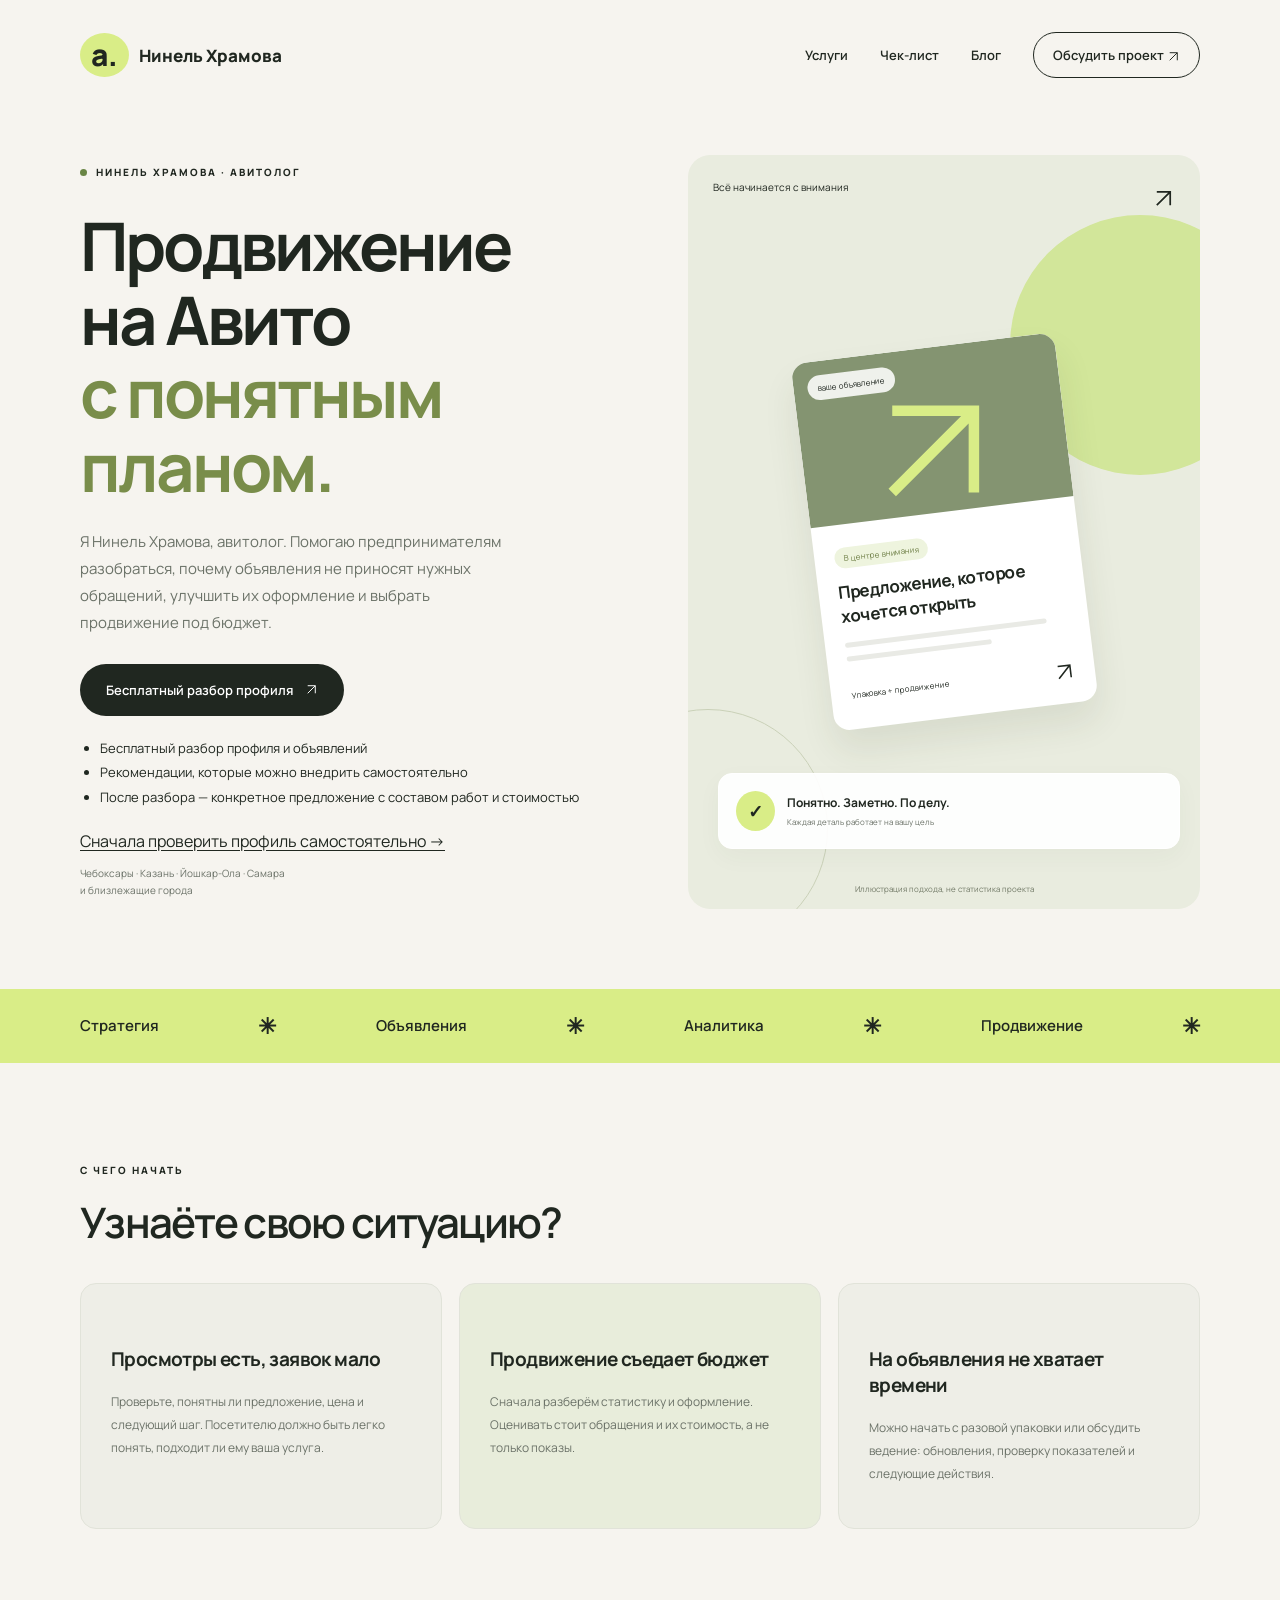
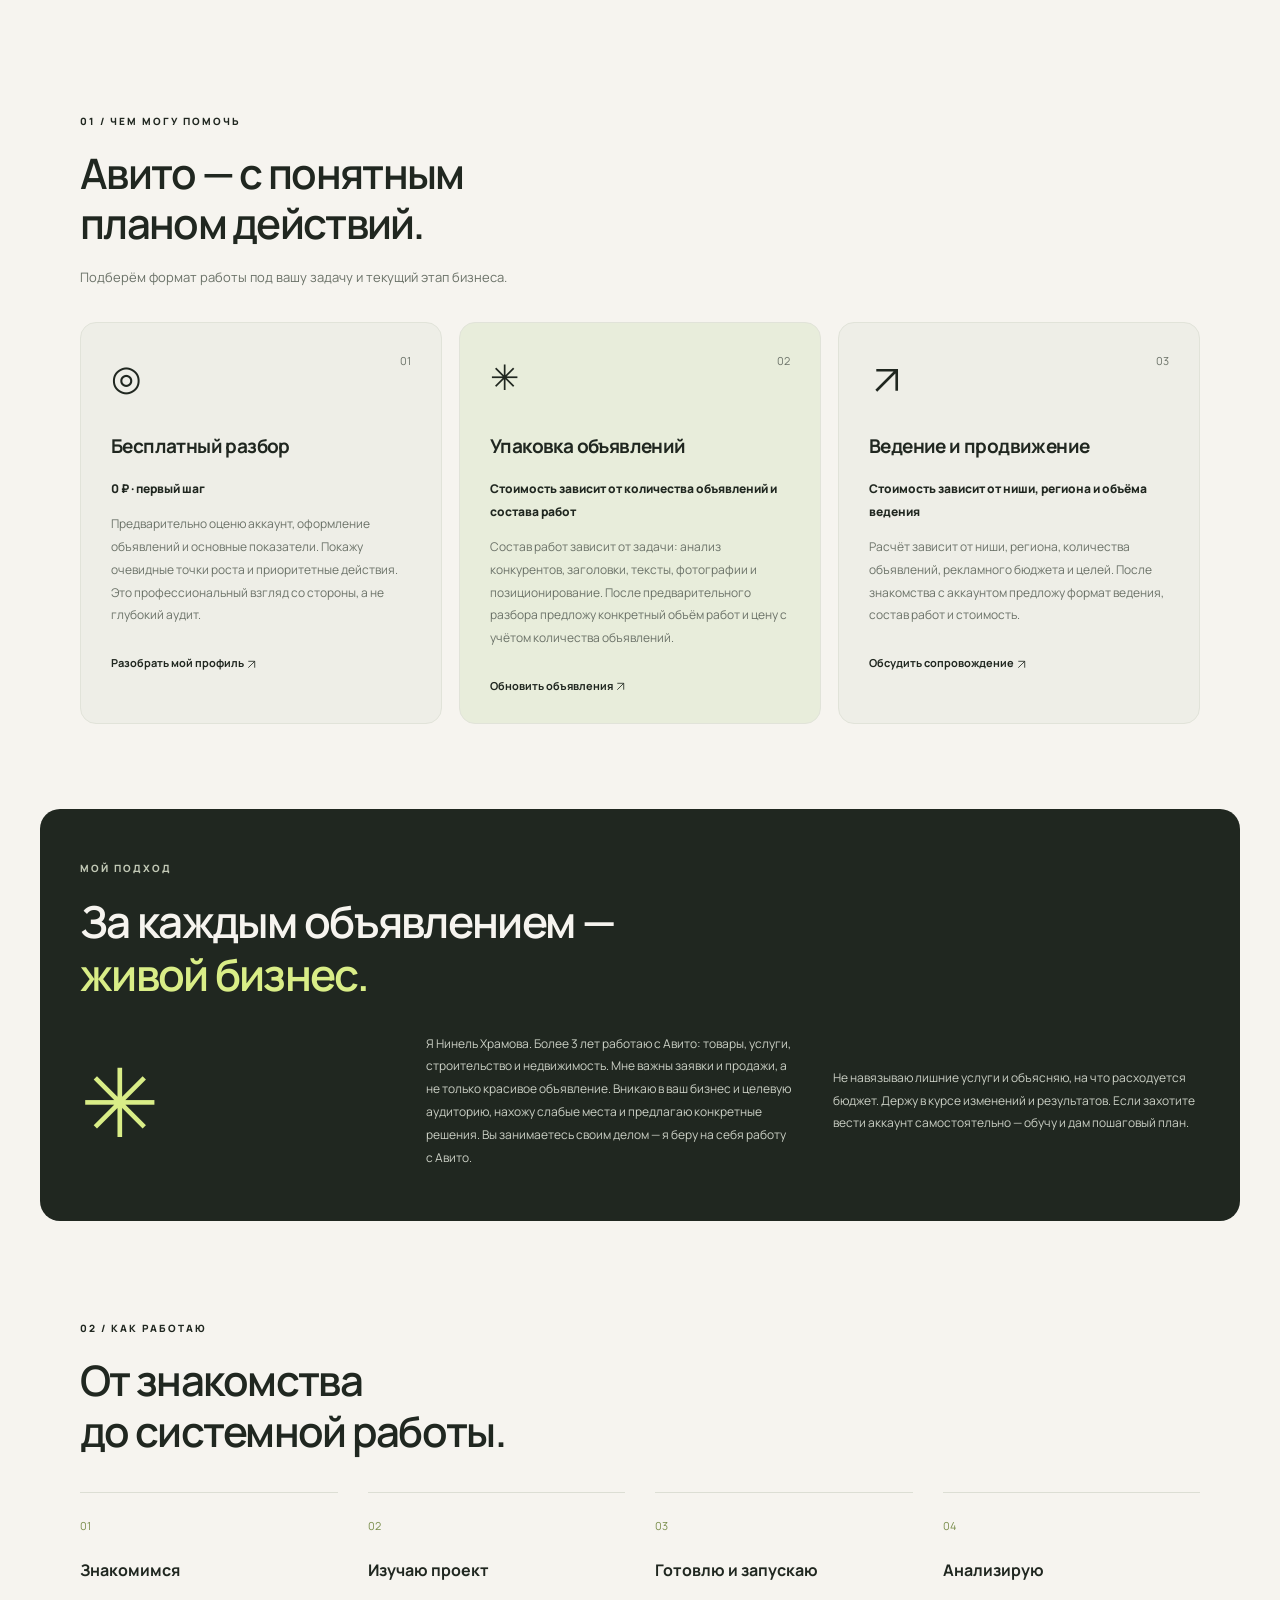
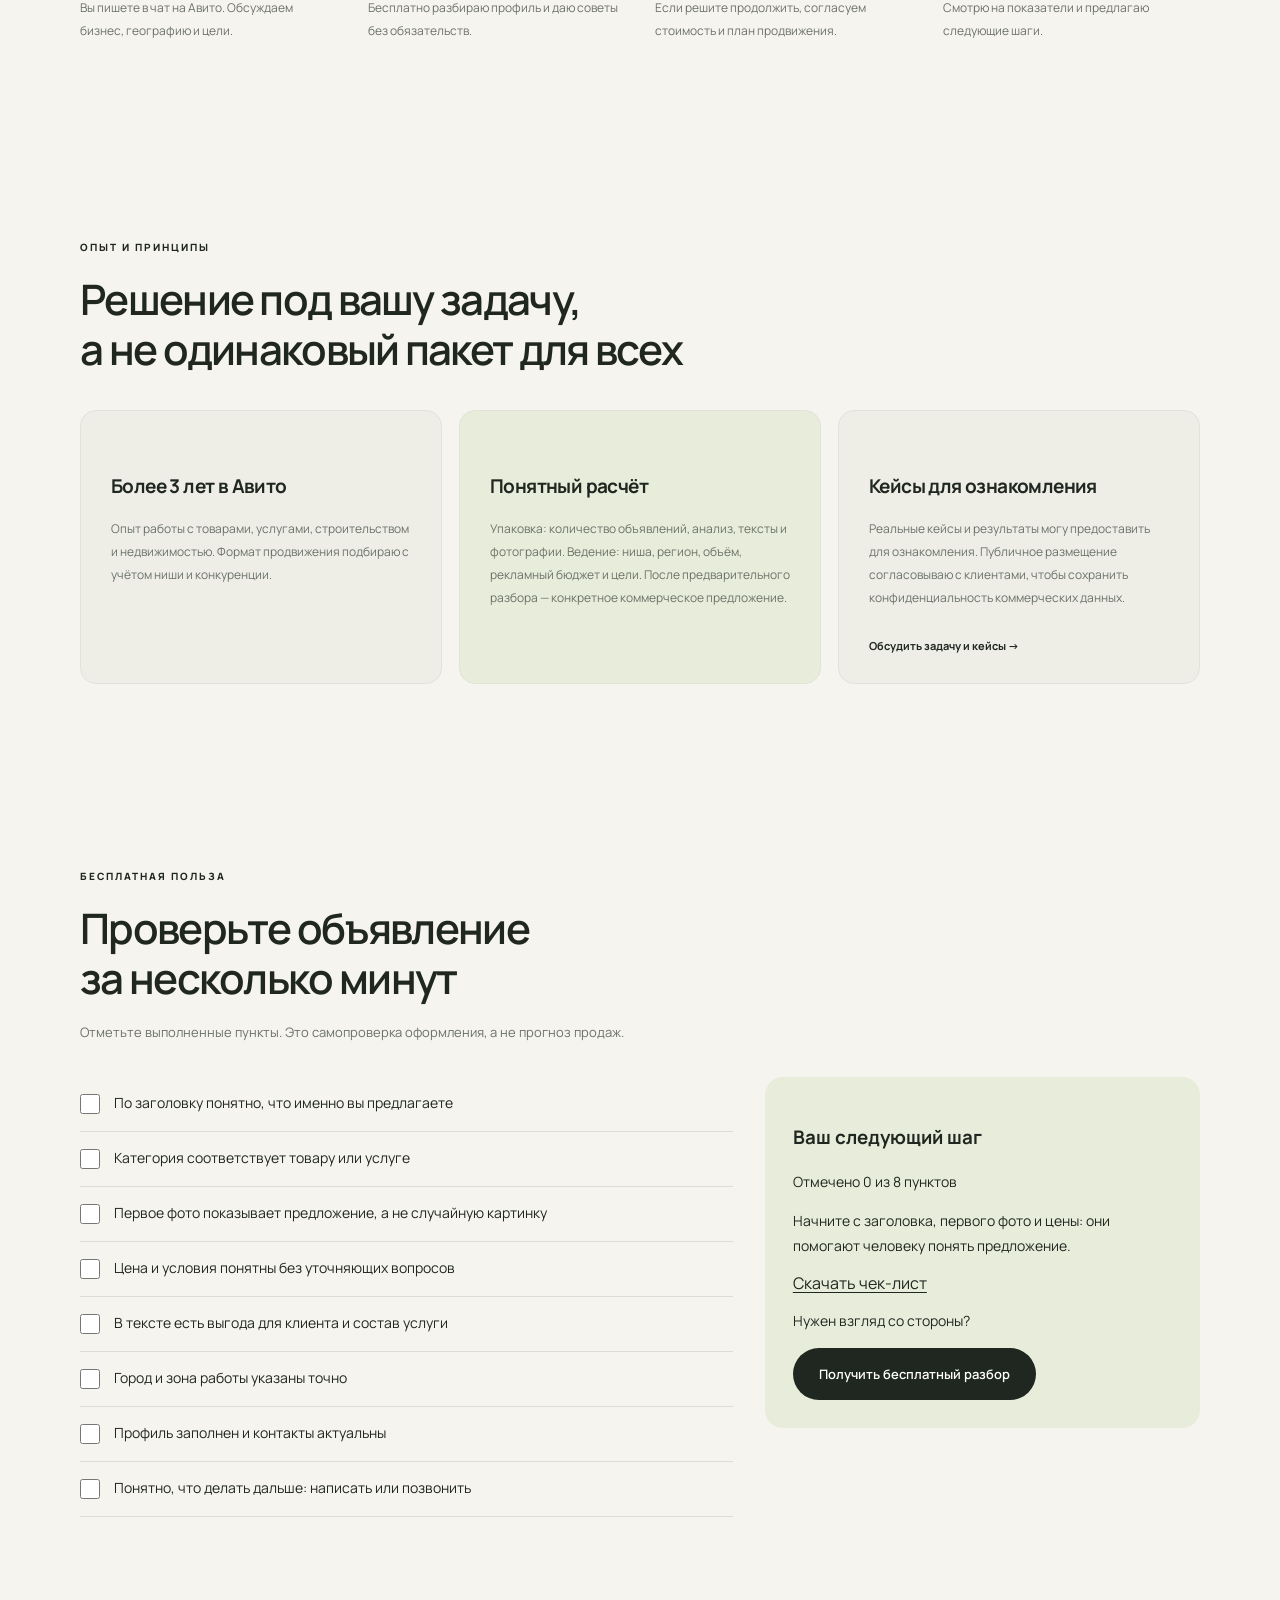
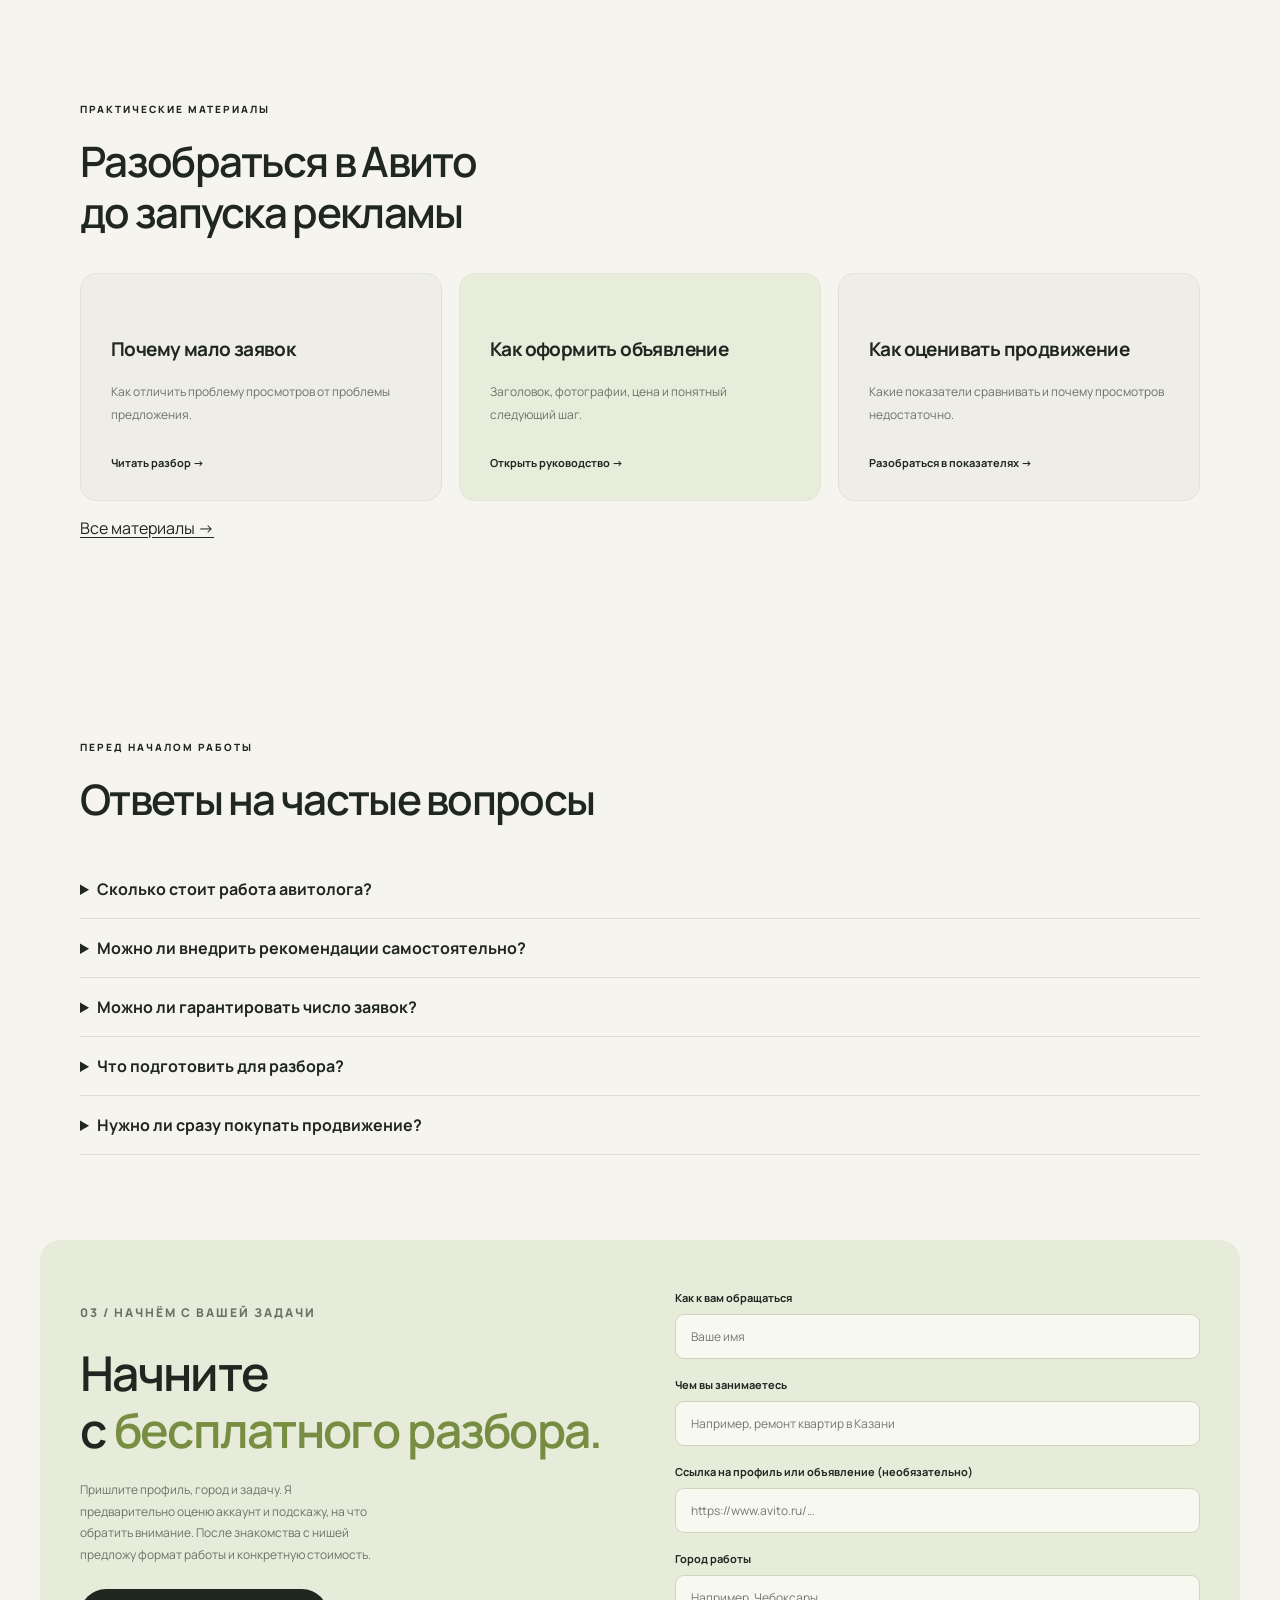
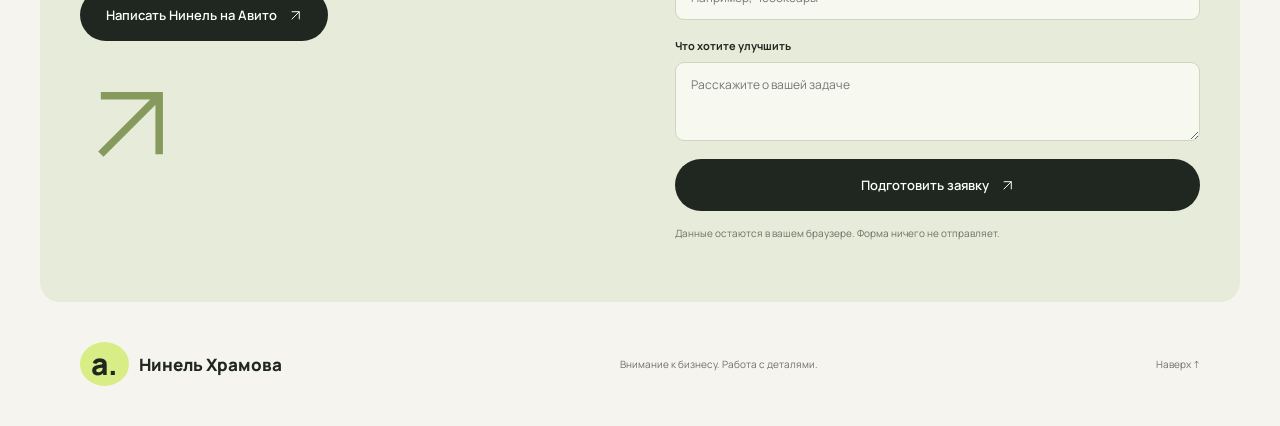
==== index.html @ 5cf55aa2 "Improve SEO, offer and blog with Ninel's service criteria and experience" ====
<!doctype html>
<html lang="ru">
<head>
  <meta charset="utf-8">
  <meta name="viewport" content="width=device-width, initial-scale=1">
  <meta name="description" content="Нинель Храмова — авитолог. Бесплатный разбор профиля, оформление объявлений и продвижение на Авито. Чебоксары, Казань, Йошкар-Ола, Самара и соседние города.">
  <link rel="canonical" href="https://ninel-khramova-avito.vercel.app/">
  <meta property="og:title" content="Авитолог Нинель Храмова — начните с бесплатного разбора">
  <meta property="og:description" content="Упаковка объявлений, ведение и продвижение на Авито. Проверьте профиль по чек-листу и обсудите свою задачу.">
  <meta property="og:type" content="website">
  <meta property="og:url" content="https://ninel-khramova-avito.vercel.app/">
  <meta name="theme-color" content="#f6f4ef">
  <title>Авитолог Нинель Храмова — продвижение на Авито и бесплатный разбор</title>
  <link rel="stylesheet" href="styles.css">
</head>
<body>
  <a class="skip-link" href="#home">Перейти к содержимому</a>
  <header class="header wrap"><a class="brand" href="#home"><span class="mark">а.</span> Нинель Храмова</a><nav aria-label="Основная навигация"><a href="#services">Услуги</a><a href="#checklist">Чек-лист</a><a href="/blog/">Блог</a><a class="nav-cta" href="#contact">Обсудить проект <svg class="arrow-svg" viewBox="0 0 24 24" aria-hidden="true"><path d="M5 19 19 5M5 5h14v14" fill="none" stroke="currentColor" stroke-width="1.8"/></svg></a></nav></header>
  <main>
    <section class="hero wrap" id="home">
      <div class="hero-copy"><p class="eyebrow"><span class="dot"></span> Нинель Храмова · авитолог</p><h1>Продвижение<br>на Авито<br><span>с понятным планом.</span></h1><p class="lead">Я Нинель Храмова, авитолог. Помогаю предпринимателям разобраться, почему объявления не приносят нужных обращений, улучшить их оформление и выбрать продвижение под бюджет.</p><a class="button" href="#contact">Бесплатный разбор профиля <svg class="arrow-svg" viewBox="0 0 24 24" aria-hidden="true"><path d="M5 19 19 5M5 5h14v14" fill="none" stroke="currentColor" stroke-width="1.8"/></svg></a><ul class="hero-benefits"><li>Бесплатный разбор профиля и объявлений</li><li>Рекомендации, которые можно внедрить самостоятельно</li><li>После разбора — конкретное предложение с составом работ и стоимостью</li></ul><a class="text-link" href="#checklist">Сначала проверить профиль самостоятельно →</a><p class="micro">Чебоксары · Казань · Йошкар-Ола · Самара<br>и близлежащие города</p></div>
      <div class="visual" aria-label="Иллюстрация работы с объявлениями"><div class="visual-top"><span>Всё начинается с внимания</span><span><svg class="arrow-svg" viewBox="0 0 24 24" aria-hidden="true"><path d="M5 19 19 5M5 5h14v14" fill="none" stroke="currentColor" stroke-width="1.8"/></svg></span></div><div class="orb orb-one"></div><div class="orb orb-two"></div><div class="listing"><div class="listing-image"><span class="abstract-house"><svg class="arrow-svg" viewBox="0 0 24 24" aria-hidden="true"><path d="M5 19 19 5M5 5h14v14" fill="none" stroke="currentColor" stroke-width="1.8"/></svg></span><span class="image-tag">ваше объявление</span></div><div class="listing-body"><span class="pill">В центре внимания</span><h2>Предложение, которое<br>хочется открыть</h2><div class="fake-line"></div><div class="fake-line short"></div><div class="listing-footer"><span>Упаковка + продвижение</span><span class="mini-arrow"><svg class="arrow-svg" viewBox="0 0 24 24" aria-hidden="true"><path d="M5 19 19 5M5 5h14v14" fill="none" stroke="currentColor" stroke-width="1.8"/></svg></span></div></div></div><div class="floating"><span class="check">✓</span><div>Понятно. Заметно. По делу.<small>Каждая деталь работает на вашу цель</small></div></div><span class="visual-note">Иллюстрация подхода, не статистика проекта</span></div>
    </section>
    <div class="ribbon"><div class="wrap">Стратегия <span>✳</span> Объявления <span>✳</span> Аналитика <span>✳</span> Продвижение <span>✳</span></div></div>
<section class="section wrap" id="situations"><div class="section-title"><p class="eyebrow">С чего начать</p><h2>Узнаёте свою ситуацию?</h2></div><div class="cards"><article class="card"><h3>Просмотры есть, заявок мало</h3><p>Проверьте, понятны ли предложение, цена и следующий шаг. Посетителю должно быть легко понять, подходит ли ему ваша услуга.</p></article><article class="card"><h3>Продвижение съедает бюджет</h3><p>Сначала разберём статистику и оформление. Оценивать стоит обращения и их стоимость, а не только показы.</p></article><article class="card"><h3>На объявления не хватает времени</h3><p>Можно начать с разовой упаковки или обсудить ведение: обновления, проверку показателей и следующие действия.</p></article></div></section>
    <section class="section wrap" id="services"><div class="section-title"><p class="eyebrow">01 / Чем могу помочь</p><h2>Авито — с понятным<br>планом действий.</h2><p>Подберём формат работы под вашу задачу и текущий этап бизнеса.</p></div><div class="cards"><article class="card"><span class="card-icon">◎</span><span class="number">01</span><h3>Бесплатный разбор</h3><p class="service-price">0 ₽ · первый шаг</p><p>Предварительно оценю аккаунт, оформление объявлений и основные показатели. Покажу очевидные точки роста и приоритетные действия. Это профессиональный взгляд со стороны, а не глубокий аудит.</p><a href="#contact">Разобрать мой профиль <svg class="arrow-svg" viewBox="0 0 24 24" aria-hidden="true"><path d="M5 19 19 5M5 5h14v14" fill="none" stroke="currentColor" stroke-width="1.8"/></svg></a></article><article class="card"><span class="card-icon">✳</span><span class="number">02</span><h3>Упаковка объявлений</h3><p class="service-price">Стоимость зависит от количества объявлений и состава работ</p><p>Состав работ зависит от задачи: анализ конкурентов, заголовки, тексты, фотографии и позиционирование. После предварительного разбора предложу конкретный объём работ и цену с учётом количества объявлений.</p><a href="#contact">Обновить объявления <svg class="arrow-svg" viewBox="0 0 24 24" aria-hidden="true"><path d="M5 19 19 5M5 5h14v14" fill="none" stroke="currentColor" stroke-width="1.8"/></svg></a></article><article class="card"><span class="card-icon"><svg class="arrow-svg" viewBox="0 0 24 24" aria-hidden="true"><path d="M5 19 19 5M5 5h14v14" fill="none" stroke="currentColor" stroke-width="1.8"/></svg></span><span class="number">03</span><h3>Ведение и продвижение</h3><p class="service-price">Стоимость зависит от ниши, региона и объёма ведения</p><p>Расчёт зависит от ниши, региона, количества объявлений, рекламного бюджета и целей. После знакомства с аккаунтом предложу формат ведения, состав работ и стоимость.</p><a href="#contact">Обсудить сопровождение <svg class="arrow-svg" viewBox="0 0 24 24" aria-hidden="true"><path d="M5 19 19 5M5 5h14v14" fill="none" stroke="currentColor" stroke-width="1.8"/></svg></a></article></div></section>
    <section class="about wrap"><p class="eyebrow">Мой подход</p><h2>За каждым объявлением —<br><em>живой бизнес.</em></h2><div class="about-bottom"><span class="big-star">✳</span><p>Я Нинель Храмова. Более 3 лет работаю с Авито: товары, услуги, строительство и недвижимость. Мне важны заявки и продажи, а не только красивое объявление. Вникаю в ваш бизнес и целевую аудиторию, нахожу слабые места и предлагаю конкретные решения. Вы занимаетесь своим делом — я беру на себя работу с Авито.</p><p>Не навязываю лишние услуги и объясняю, на что расходуется бюджет. Держу в курсе изменений и результатов. Если захотите вести аккаунт самостоятельно — обучу и дам пошаговый план.</p></div></section>
    <section class="section wrap" id="process"><div class="section-title"><p class="eyebrow">02 / Как работаю</p><h2>От знакомства<br>до системной работы.</h2></div><div class="steps"><article><span>01</span><h3>Знакомимся</h3><p>Вы пишете в чат на Авито. Обсуждаем бизнес, географию и цели.</p></article><article><span>02</span><h3>Изучаю проект</h3><p>Бесплатно разбираю профиль и даю советы без обязательств.</p></article><article><span>03</span><h3>Готовлю и запускаю</h3><p>Если решите продолжить, согласуем стоимость и план продвижения.</p></article><article><span>04</span><h3>Анализирую</h3><p>Смотрю на показатели и предлагаю следующие шаги.</p></article></div></section>
<section class="section wrap" id="experience"><div class="section-title"><p class="eyebrow">Опыт и принципы</p><h2>Решение под вашу задачу,<br>а не одинаковый пакет для всех</h2></div><div class="cards"><article class="card"><h3>Более 3 лет в Авито</h3><p>Опыт работы с товарами, услугами, строительством и недвижимостью. Формат продвижения подбираю с учётом ниши и конкуренции.</p></article><article class="card"><h3>Понятный расчёт</h3><p>Упаковка: количество объявлений, анализ, тексты и фотографии. Ведение: ниша, регион, объём, рекламный бюджет и цели. После предварительного разбора — конкретное коммерческое предложение.</p></article><article class="card"><h3>Кейсы для ознакомления</h3><p>Реальные кейсы и результаты могу предоставить для ознакомления. Публичное размещение согласовываю с клиентами, чтобы сохранить конфиденциальность коммерческих данных.</p><a href="#contact">Обсудить задачу и кейсы →</a></article></div></section><section class="section wrap" id="checklist"><div class="section-title"><p class="eyebrow">Бесплатная польза</p><h2>Проверьте объявление<br>за несколько минут</h2><p>Отметьте выполненные пункты. Это самопроверка оформления, а не прогноз продаж.</p></div><div class="checklist-layout"><div><label class="check-row"><input type="checkbox" class="audit-check" value="0"><span>По заголовку понятно, что именно вы предлагаете</span></label><label class="check-row"><input type="checkbox" class="audit-check" value="1"><span>Категория соответствует товару или услуге</span></label><label class="check-row"><input type="checkbox" class="audit-check" value="2"><span>Первое фото показывает предложение, а не случайную картинку</span></label><label class="check-row"><input type="checkbox" class="audit-check" value="3"><span>Цена и условия понятны без уточняющих вопросов</span></label><label class="check-row"><input type="checkbox" class="audit-check" value="4"><span>В тексте есть выгода для клиента и состав услуги</span></label><label class="check-row"><input type="checkbox" class="audit-check" value="5"><span>Город и зона работы указаны точно</span></label><label class="check-row"><input type="checkbox" class="audit-check" value="6"><span>Профиль заполнен и контакты актуальны</span></label><label class="check-row"><input type="checkbox" class="audit-check" value="7"><span>Понятно, что делать дальше: написать или позвонить</span></label></div><aside class="audit-summary"><h3>Ваш следующий шаг</h3><p id="audit-score" aria-live="polite">Отмечено 0 из 8 пунктов</p><p id="audit-tip">Начните с заголовка, первого фото и цены: они помогают человеку понять предложение.</p><a href="/checklist.txt" download class="text-link">Скачать чек-лист</a><p>Нужен взгляд со стороны?</p><a class="button" href="#contact">Получить бесплатный разбор</a></aside></div></section><section class="section wrap" id="blog"><div class="section-title"><p class="eyebrow">Практические материалы</p><h2>Разобраться в Авито<br>до запуска рекламы</h2></div><div class="cards"><article class="card"><h3>Почему мало заявок</h3><p>Как отличить проблему просмотров от проблемы предложения.</p><a href="/blog/malo-zayavok.html">Читать разбор →</a></article><article class="card"><h3>Как оформить объявление</h3><p>Заголовок, фотографии, цена и понятный следующий шаг.</p><a href="/blog/oformlenie.html">Открыть руководство →</a></article><article class="card"><h3>Как оценивать продвижение</h3><p>Какие показатели сравнивать и почему просмотров недостаточно.</p><a href="/blog/byudzhet.html">Разобраться в показателях →</a></article></div><p><a href="/blog/" class="text-link">Все материалы →</a></p></section><section class="section wrap" id="faq"><div class="section-title"><p class="eyebrow">Перед началом работы</p><h2>Ответы на частые вопросы</h2></div><details class="faq-item"><summary>Сколько стоит работа авитолога?</summary><p>Бесплатный разбор — предварительная оценка. Для упаковки учитываю количество объявлений, анализ конкурентов, заголовки, тексты и фотографии. Для ведения — нишу, регион, объём объявлений, рекламный бюджет и задачи. После разбора вы получите конкретное коммерческое предложение с составом работ и стоимостью.</p></details><details class="faq-item"><summary>Можно ли внедрить рекомендации самостоятельно?</summary><p>Да. Вы можете начать с чек-листа и бесплатного разбора, затем внести изменения сами. Если понадобится помощь, обсудим отдельные работы.</p></details><details class="faq-item"><summary>Можно ли гарантировать число заявок?</summary><p>Заявки зависят от спроса, конкуренции, цены, сезона и самого предложения. Обсуждаем цели и проверяем показатели; заранее обещать одинаковый результат для всех ниш нельзя.</p></details><details class="faq-item"><summary>Что подготовить для разбора?</summary><p>Ссылку на профиль или объявление, город, описание услуги или товара и вашу задачу. Если есть статистика, она поможет понять ситуацию.</p></details><details class="faq-item"><summary>Нужно ли сразу покупать продвижение?</summary><p>Сначала стоит проверить оформление и предложение. Платное продвижение имеет смысл обсуждать вместе с бюджетом и показателями, которые будете отслеживать.</p></details></section>
    <section class="contact wrap" id="contact"><div><p class="eyebrow">03 / Начнём с вашей задачи</p><h2>Начните<br>с <em>бесплатного разбора.</em></h2><p>Пришлите профиль, город и задачу. Я предварительно оценю аккаунт и подскажу, на что обратить внимание. После знакомства с нишей предложу формат работы и конкретную стоимость.</p><a class="button avito-link" href="https://www.avito.ru/cheboksary/predlozheniya_uslug/avitolog_uslugi_avitologa_avitolog_prodvizhenie_8453155492" target="_blank" rel="noopener noreferrer">Написать Нинель на Авито <svg class="arrow-svg" viewBox="0 0 24 24" aria-hidden="true"><path d="M5 19 19 5M5 5h14v14" fill="none" stroke="currentColor" stroke-width="1.8"/></svg></a><span class="contact-decoration" aria-hidden="true"><svg class="arrow-svg" viewBox="0 0 24 24" aria-hidden="true"><path d="M5 19 19 5M5 5h14v14" fill="none" stroke="currentColor" stroke-width="1.8"/></svg></span></div><form id="brief"><label for="name">Как к вам обращаться</label><input id="name" name="name" autocomplete="name" placeholder="Ваше имя" maxlength="100" required><label for="business">Чем вы занимаетесь</label><input id="business" name="business" placeholder="Например, ремонт квартир в Казани" maxlength="300" required><label for="profile">Ссылка на профиль или объявление (необязательно)</label><input id="profile" name="profile" type="url" placeholder="https://www.avito.ru/…" maxlength="1000"><label for="city">Город работы</label><input id="city" name="city" placeholder="Например, Чебоксары" maxlength="100" required><label for="task">Что хотите улучшить</label><textarea id="task" name="task" rows="3" placeholder="Расскажите о вашей задаче" maxlength="2000" required></textarea><button class="button" type="submit">Подготовить заявку <svg class="arrow-svg" viewBox="0 0 24 24" aria-hidden="true"><path d="M5 19 19 5M5 5h14v14" fill="none" stroke="currentColor" stroke-width="1.8"/></svg></button><p class="micro">Данные остаются в вашем браузере. Форма ничего не отправляет.</p><div id="result" hidden role="status"><label for="message">Готовый текст заявки</label><textarea id="message" rows="6" readonly></textarea><button class="copy" type="button" id="copy">Скопировать текст</button><p class="micro">Скопируйте текст и <a class="text-link" href="https://www.avito.ru/cheboksary/predlozheniya_uslug/avitolog_uslugi_avitologa_avitolog_prodvizhenie_8453155492" target="_blank" rel="noopener noreferrer">отправьте Нинель в чате на Авито</a>.</p></div></form></section>
  </main>
  <footer class="wrap"><a class="brand" href="#home"><span class="mark">а.</span> Нинель Храмова</a><p>Внимание к бизнесу. Работа с деталями.</p><a href="#home">Наверх ↑</a></footer>
  <script src="script.js" defer></script>
</body>
</html>
---- styles.css ----
@import url('https://fonts.googleapis.com/css2?family=Manrope:wght@400;500;600;700;800&display=swap');
:root{--paper:#f6f4ef;--ink:#202720;--muted:#6b7268;--green:#d9ed87;--line:#dcded4}*{box-sizing:border-box}html{scroll-behavior:smooth;scroll-padding-top:24px}body{margin:0;background:var(--paper);color:var(--ink);font-family:Manrope,Arial,sans-serif}a{color:inherit;text-decoration:none}button,input,textarea{font:inherit}.wrap{max-width:1200px;margin:auto;padding-left:40px;padding-right:40px}.header{height:110px;display:flex;align-items:center;justify-content:space-between}.brand{display:flex;align-items:center;gap:10px;font-weight:800;font-size:17px}.mark{font-size:30px;line-height:1;background:var(--green);padding:7px 11px;border-radius:50%}nav{display:flex;align-items:center;gap:32px;font-size:13px;font-weight:600}.nav-cta{border:1px solid var(--ink);padding:13px 19px;border-radius:30px}.hero{display:grid;grid-template-columns:1.1fr 1fr;gap:45px;padding-top:45px;padding-bottom:80px}.eyebrow{text-transform:uppercase;letter-spacing:2px;font-size:10px;font-weight:800;display:flex;align-items:center;gap:9px}.dot{height:7px;width:7px;border-radius:50%;background:#698545}h1{font-size:clamp(44px,5.3vw,67px);line-height:1.1;letter-spacing:-3px;margin:30px 0 24px;font-weight:700}h1 span{color:#798d4a}.lead{max-width:440px;font-size:15px;line-height:1.8;color:var(--muted);margin-bottom:28px}.button{display:inline-flex;justify-content:center;align-items:center;padding:17px 26px;border-radius:30px;background:var(--ink);color:white;border:0;cursor:pointer;font-weight:600;font-size:13px}.button:hover{background:#435337}.micro{font-size:10px;line-height:1.7;color:var(--muted);margin-top:13px}.visual{background:#e9ecdF;position:relative;border-radius:22px;min-height:480px;overflow:hidden;display:flex;align-items:center;justify-content:center}.visual-top{position:absolute;top:25px;left:25px;right:25px;display:flex;justify-content:space-between;font-size:10px}.visual-top>span:last-child{font-size:23px}.orb{position:absolute;border-radius:50%}.orb-one{width:260px;height:260px;background:#d2e69a;right:-70px;top:60px}.orb-two{width:240px;height:240px;border:1px solid #cad1b8;bottom:-40px;left:-100px}.listing{width:265px;background:white;transform:rotate(-7deg);border-radius:16px;overflow:hidden;box-shadow:0 20px 35px #33412218}.listing-image{height:165px;background:#849471;position:relative;display:grid;place-items:center;overflow:hidden}.abstract-house{font-size:170px;line-height:1;color:#d9ed87;transform:rotate(7deg)}.image-tag{position:absolute;top:14px;left:14px;background:#ffffffdd;border-radius:20px;font-size:8px;padding:7px 10px}.listing-body{padding:20px}.pill{font-size:8px;color:#6e7f46;background:#eef4de;border-radius:15px;padding:5px 9px}.listing h2{font-size:17px;line-height:1.4;letter-spacing:-.5px}.fake-line{height:5px;background:#e9eae5;width:90%;border-radius:5px;margin:9px 0}.short{width:65%}.listing-footer{display:flex;align-items:center;justify-content:space-between;font-size:8px;margin-top:20px}.mini-arrow{font-size:21px}.floating{position:absolute;bottom:60px;left:30px;right:20px;display:flex;align-items:center;gap:12px;padding:17px;background:#ffffffee;border:1px solid white;border-radius:14px;box-shadow:0 8px 25px #34402a0a;font-size:12px;font-weight:700}.floating small{display:block;font-size:8px;font-weight:400;color:var(--muted);margin-top:5px}.check{background:var(--green);padding:8px 12px;border-radius:50%;font-size:18px}.visual-note{position:absolute;bottom:15px;font-size:8px;color:#727a67}.ribbon{background:var(--green);padding:22px 0}.ribbon .wrap{display:flex;justify-content:space-between;align-items:center;font-size:15px;font-weight:600}.ribbon span{font-size:22px}.section{padding-top:90px;padding-bottom:85px}.section-title{margin-bottom:36px}.section-title h2,.about h2,.contact h2{font-size:42px;letter-spacing:-1.7px;line-height:1.2;font-weight:600;margin:20px 0}.section-title>p:last-child{font-size:13px;color:var(--muted)}.cards{display:grid;grid-template-columns:repeat(3,1fr);gap:17px}.card{padding:30px;background:#eeeee7;border:1px solid #e1e3d9;border-radius:16px}.card:nth-child(2){background:#e8eddb}.card-icon{font-size:35px}.number{float:right;font-size:11px;color:var(--muted)}.card h3{font-size:19px;margin-top:32px;letter-spacing:-.6px}.card p,.steps p{font-size:12px;line-height:1.9;color:var(--muted)}.card a{display:block;font-size:11px;font-weight:700;margin-top:28px}.about{background:var(--ink);color:var(--paper);border-radius:20px;padding-top:42px;padding-bottom:40px}.about .eyebrow{color:#c1c8b5}.about h2{font-size:44px}.about em,.contact em{color:var(--green);font-style:normal}.about-bottom{display:grid;grid-template-columns:1fr 1.2fr 1.2fr;gap:40px;align-items:center}.big-star{font-size:95px;color:var(--green)}.about-bottom p{font-size:12px;line-height:1.9;color:#cbd0c5}.steps{display:grid;grid-template-columns:repeat(4,1fr);gap:30px}.steps article{border-top:1px solid var(--line);padding-top:20px}.steps span{font-size:11px;color:#7a8e4c}.steps h3{font-size:16px;margin-top:24px}.contact{border-radius:20px;background:#e6ebda;padding-top:50px;padding-bottom:50px;display:grid;grid-template-columns:1fr 1fr;gap:70px}.contact h2{font-size:48px}.contact em{color:#778e42}.contact p{font-size:12px;color:var(--muted);line-height:1.8;max-width:300px}.contact-decoration{display:block;font-size:110px;color:#869a5d;line-height:1.3}form label{display:block;font-size:11px;font-weight:700;margin-bottom:9px}input,textarea{display:block;width:100%;border:1px solid #cfd6c0;border-radius:9px;background:#f7f9f1;padding:13px 15px;color:var(--ink);font-size:12px;margin-bottom:18px;resize:vertical}form .button{width:100%}.contact .micro{font-size:10px;max-width:none}#result{border-top:1px solid #c3ceb3;margin-top:20px;padding-top:20px}.copy{border:1px solid var(--ink);background:transparent;border-radius:20px;padding:10px 16px;cursor:pointer;font-size:12px}footer{display:flex;justify-content:space-between;align-items:center;padding-top:40px;padding-bottom:40px}footer p,footer>a:last-child{font-size:10px;color:var(--muted)}:focus-visible{outline:3px solid #708b3e;outline-offset:4px}@media(max-width:800px){.wrap{padding-left:24px;padding-right:24px}.header{height:90px}nav>a:not(.nav-cta){display:none}nav{gap:0}.nav-cta{font-size:10px;padding:10px 12px}.brand{font-size:13px}.hero{grid-template-columns:1fr;gap:30px;padding-top:20px;padding-bottom:40px}h1{font-size:54px}.visual{min-height:430px}.ribbon .wrap{font-size:10px;gap:8px}.ribbon span{font-size:15px}.section{padding-top:55px;padding-bottom:55px}.section-title h2,.about h2{font-size:34px}.cards{grid-template-columns:1fr}.card{padding:24px}.card h3{margin-top:18px}.about{margin:0 16px;padding:30px}.about-bottom{grid-template-columns:1fr;gap:5px}.big-star{display:none}.steps{grid-template-columns:1fr 1fr;gap:24px}.contact{margin:0 16px;padding:30px;grid-template-columns:1fr;gap:20px}.contact h2{font-size:38px}.contact-decoration{display:none}footer{gap:20px;flex-wrap:wrap}footer p{width:100%;order:3;margin:0}}@media(prefers-reduced-motion:reduce){html{scroll-behavior:auto}}

@media(max-width:420px){.ribbon .wrap{font-size:9px;gap:4px}.ribbon span{font-size:12px}.ribbon span:last-child{display:none}}

.arrow-svg{width:1em;height:1em;vertical-align:middle;flex-shrink:0}.button{gap:12px}.abstract-house .arrow-svg{width:140px;height:140px}.contact-decoration .arrow-svg{width:100px;height:100px}

.avito-link{margin-top:12px}.text-link{text-decoration:underline;text-underline-offset:3px}@media(max-width:420px){.header .brand{font-size:11px;gap:6px}.header .mark{font-size:24px}.hero .eyebrow{letter-spacing:1px}}

/* Content and conversion improvements */
.skip-link{position:absolute;left:12px;top:-100px;background:var(--ink);color:white;padding:12px;z-index:10}.skip-link:focus{top:12px}
.hero-benefits{padding-left:20px;font-size:13px;line-height:1.9;margin:20px 0}.service-price{font-weight:800!important;color:var(--ink)!important}.checklist-layout{display:grid;grid-template-columns:1.5fr 1fr;gap:32px}.check-row{display:flex;gap:14px;align-items:flex-start;padding:15px 0;border-bottom:1px solid var(--line);font-size:14px;line-height:1.6;cursor:pointer}.check-row input{width:20px;height:20px;flex-shrink:0;margin:2px 0;accent-color:#586e35}.audit-summary{padding:28px;border-radius:18px;background:#e8eddb;align-self:start}.audit-summary p,.faq-item p{font-size:14px;line-height:1.8}.faq-item{border-bottom:1px solid var(--line);padding:18px 0}.faq-item summary{font-size:16px;font-weight:700;cursor:pointer}.article{max-width:820px;padding-top:50px;padding-bottom:70px}.article h1{font-size:clamp(32px,5vw,50px);letter-spacing:-1.4px}.article h2{font-size:26px;margin-top:40px}.article p,.article li{font-size:16px;line-height:1.9}.article .article-cta{padding:25px;background:#e8eddb;border-radius:16px;margin-top:36px}.article a:not(.button){text-decoration:underline;text-underline-offset:3px}.article table{width:100%;border-collapse:collapse;font-size:14px}.article td,.article th{padding:12px;border:1px solid var(--line);text-align:left}
@media(max-width:800px){.checklist-layout{grid-template-columns:1fr}.hero h1{font-size:clamp(36px,8vw,54px);letter-spacing:-1.8px}.hero-benefits{font-size:13px}.header nav{gap:8px}.check-row{font-size:14px}.section-title>p:last-child,.card p,.steps p,.contact p{font-size:14px}.micro{font-size:12px}}
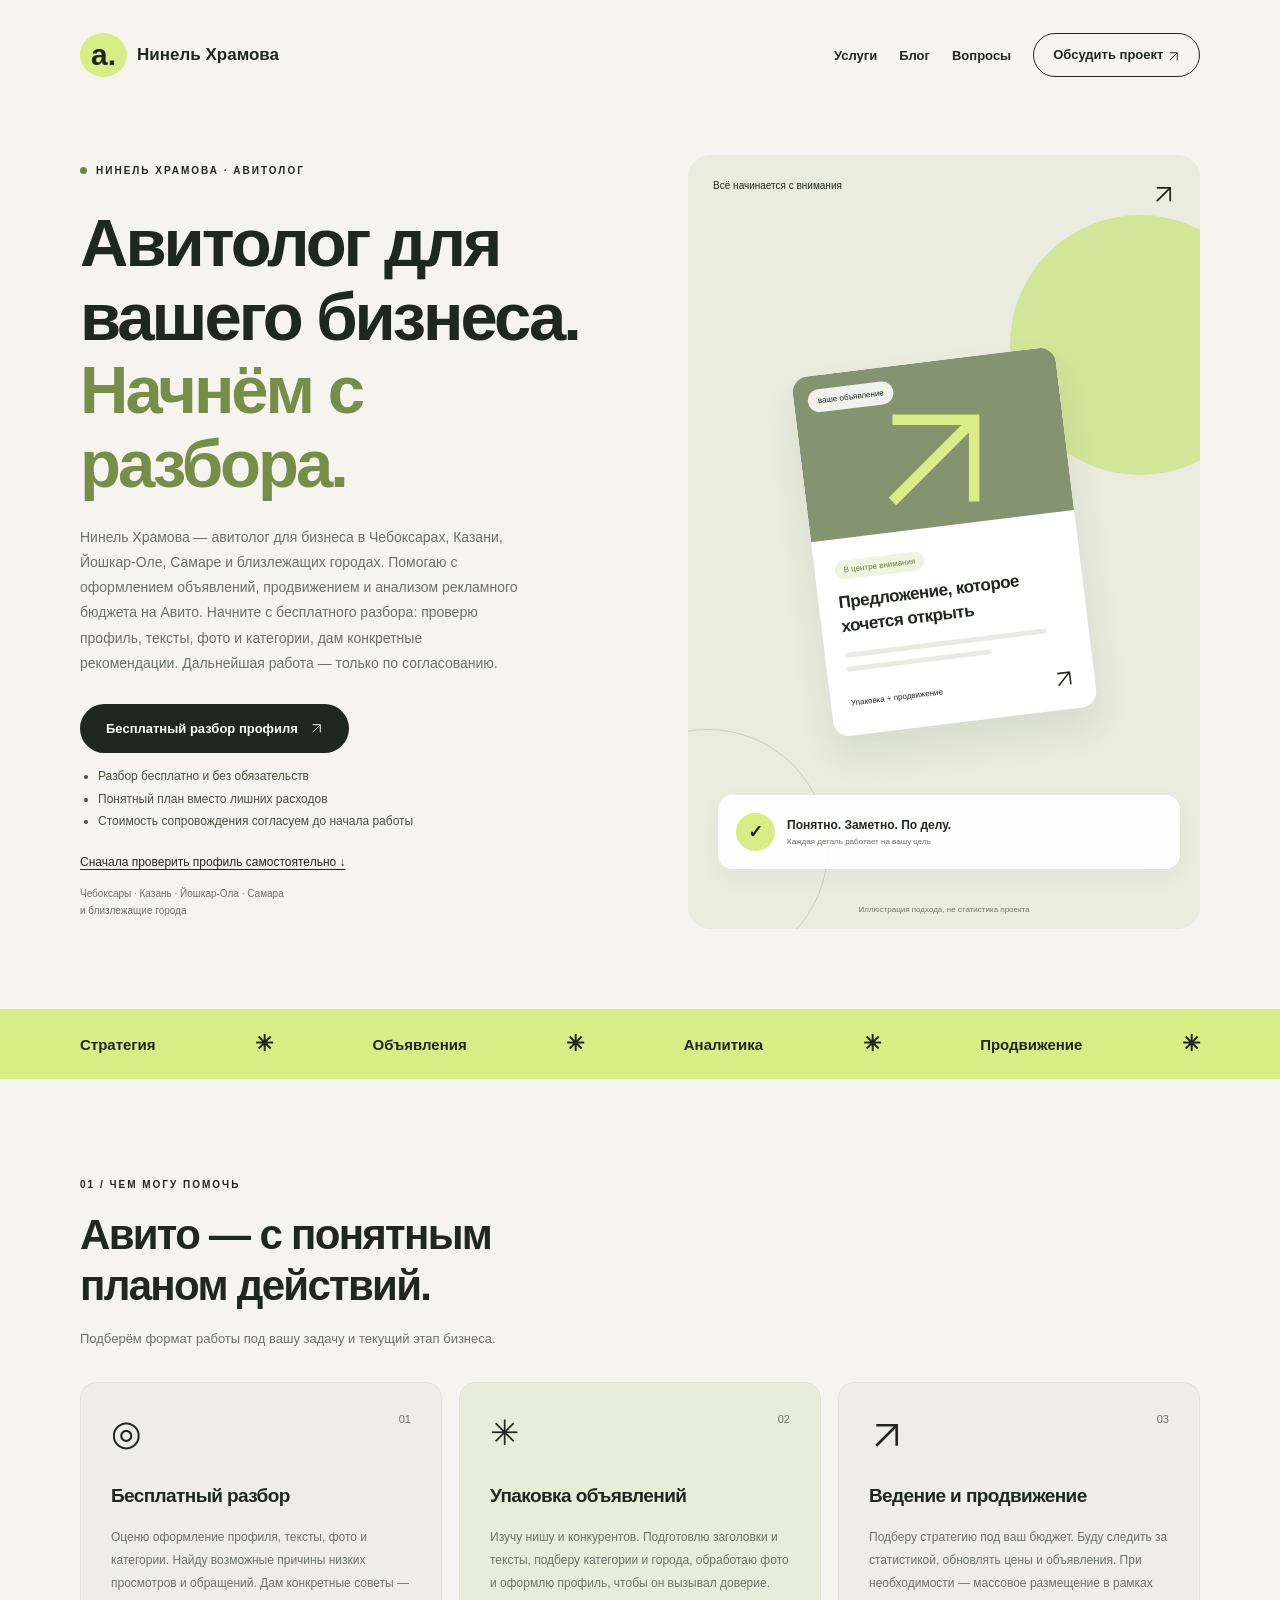
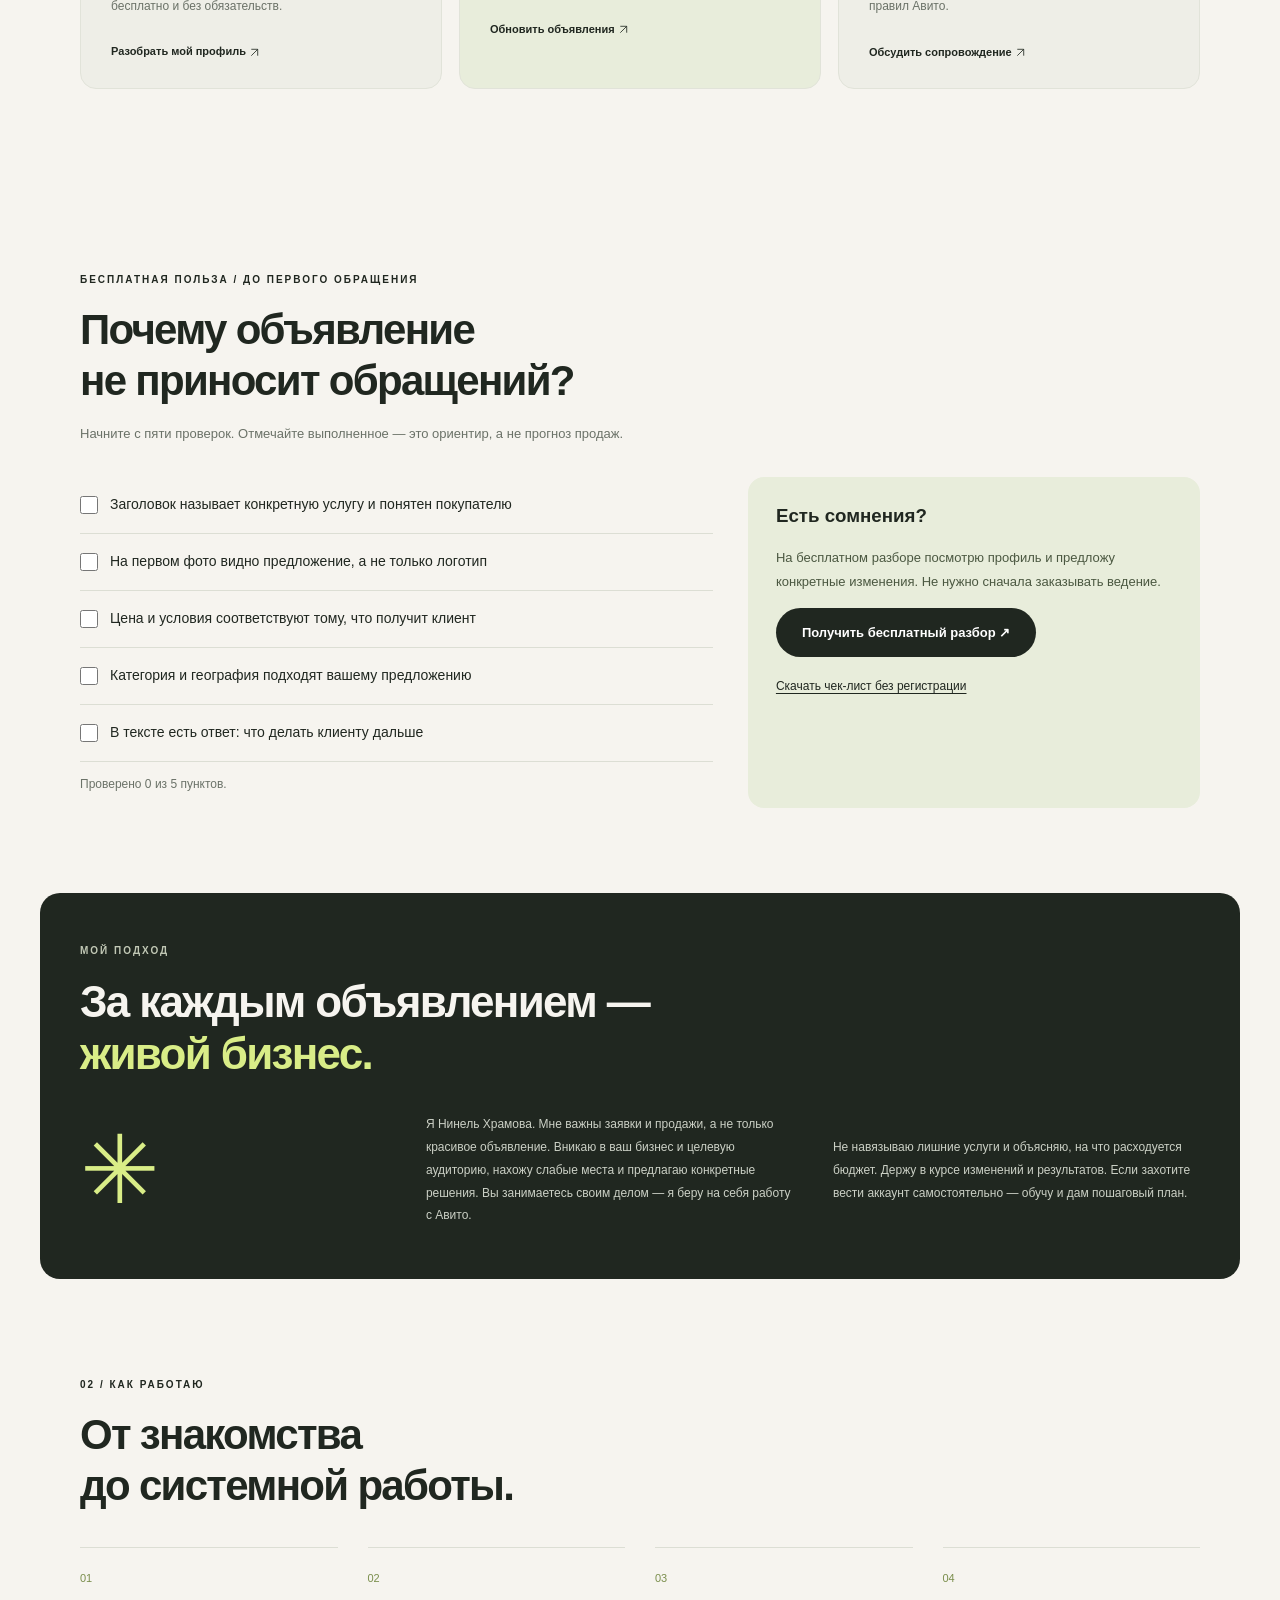
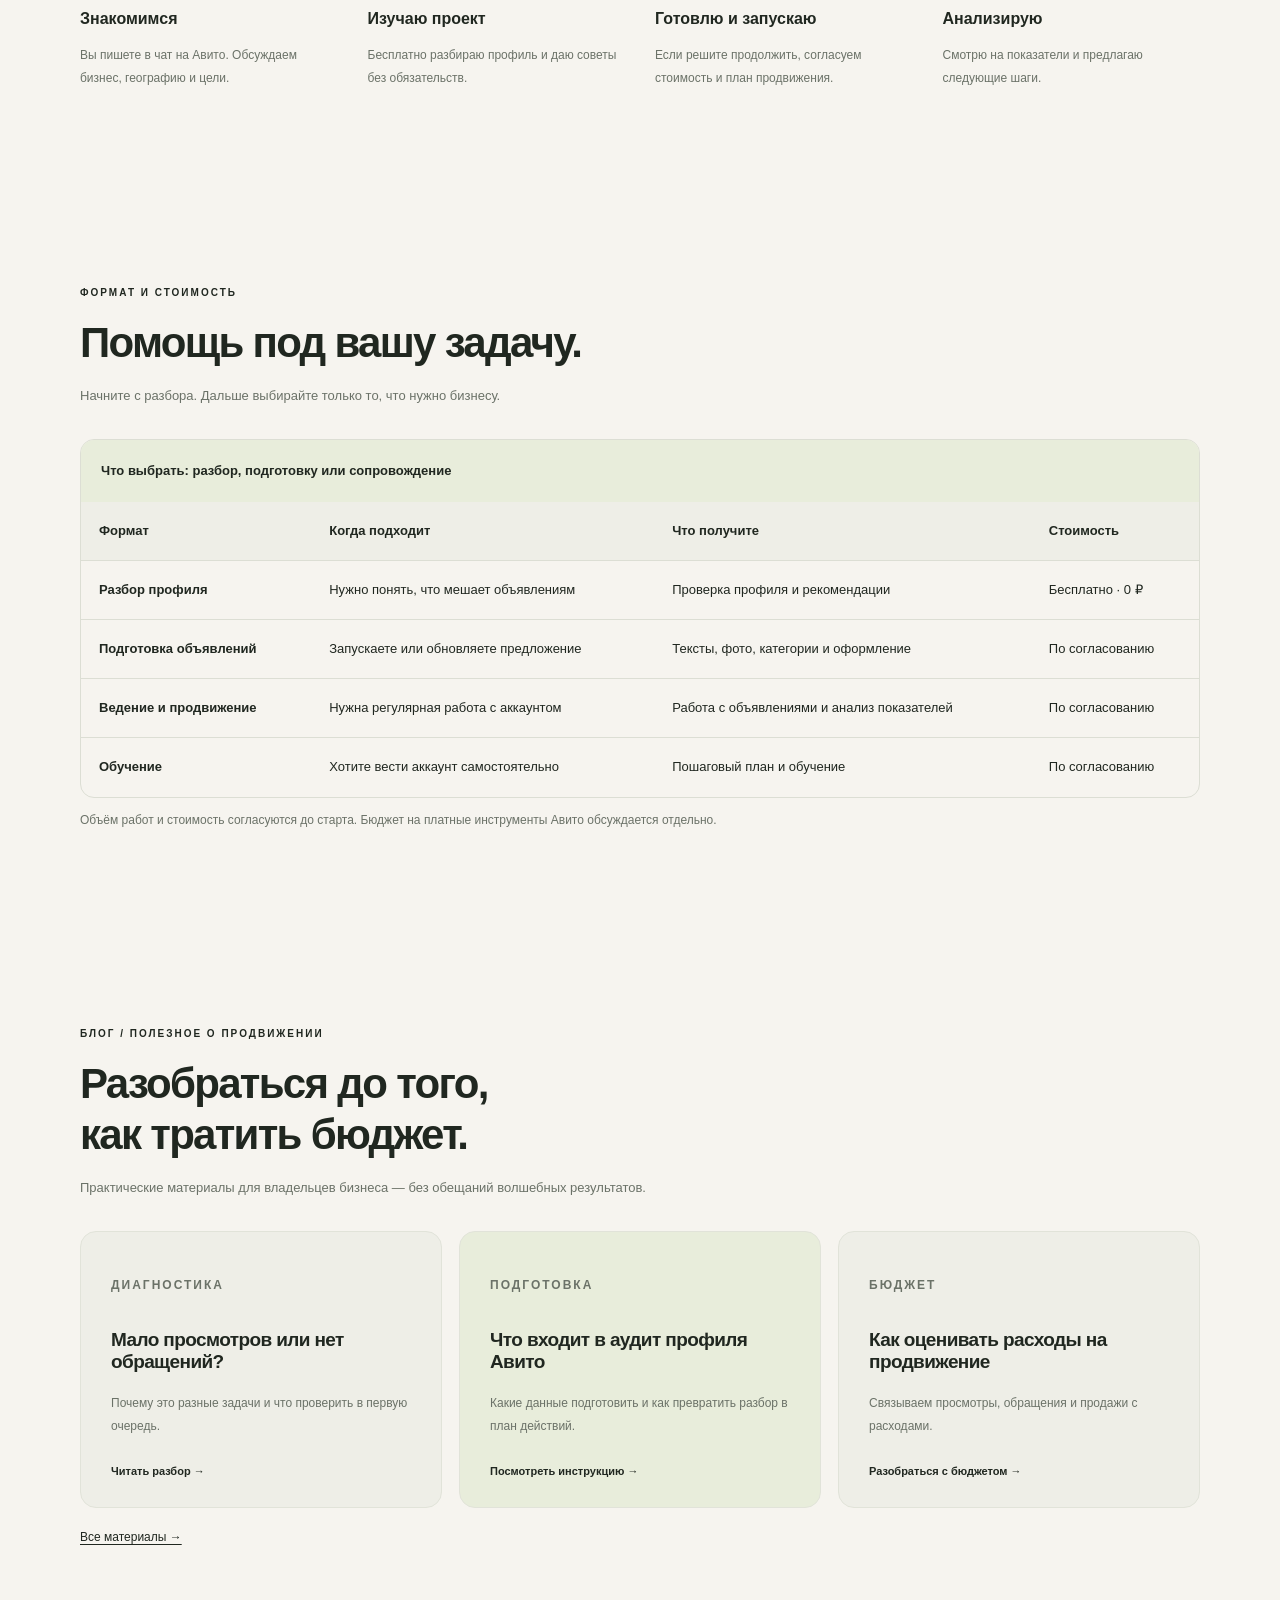
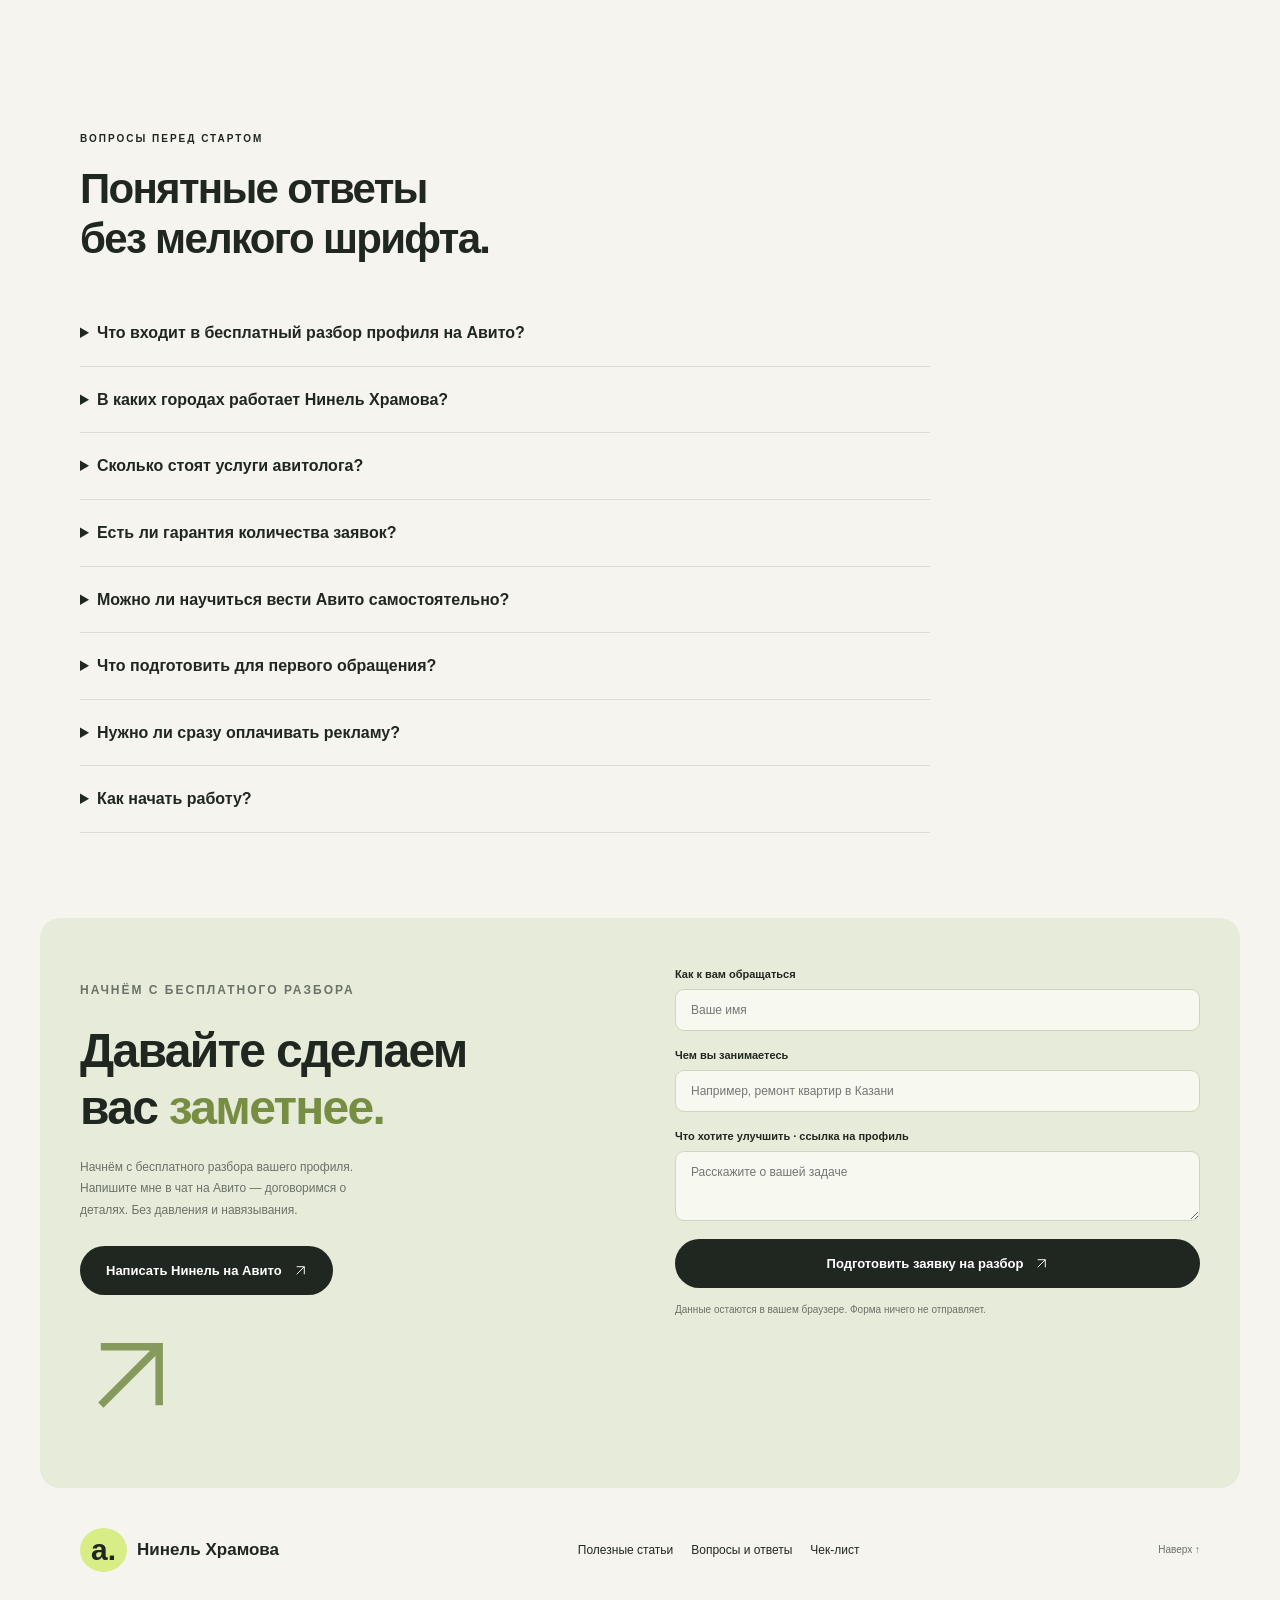
==== commit b5b03c89: "Improve avitologist website funnel and add SEO GEO and blog" ====
--- a/index.html
+++ b/index.html
@@ -4,32 +4,177 @@
   <meta charset="utf-8">
   <meta name="viewport" content="width=device-width, initial-scale=1">
   <meta name="description" content="Нинель Храмова — авитолог. Бесплатный разбор профиля, оформление объявлений и продвижение на Авито. Чебоксары, Казань, Йошкар-Ола, Самара и соседние города.">
-  <link rel="canonical" href="https://ninel-khramova-avito.vercel.app/">
-  <meta property="og:title" content="Авитолог Нинель Храмова — начните с бесплатного разбора">
-  <meta property="og:description" content="Упаковка объявлений, ведение и продвижение на Авито. Проверьте профиль по чек-листу и обсудите свою задачу.">
-  <meta property="og:type" content="website">
-  <meta property="og:url" content="https://ninel-khramova-avito.vercel.app/">
   <meta name="theme-color" content="#f6f4ef">
   <title>Авитолог Нинель Храмова — продвижение на Авито и бесплатный разбор</title>
-  <link rel="stylesheet" href="styles.css">
+  <link rel="canonical" href="https://ninel-khramova-avito.vercel.app/">
+  <meta property="og:type" content="website">
+  <meta property="og:locale" content="ru_RU">
+  <meta property="og:title" content="Авитолог Нинель Храмова — бесплатный разбор профиля">
+  <meta property="og:description" content="Продвижение на Авито в Чебоксарах, Казани, Йошкар-Оле, Самаре и соседних городах. Аудит, оформление и ведение.">
+  <meta property="og:url" content="https://ninel-khramova-avito.vercel.app/">
+  <meta name="author" content="Нинель Храмова">
+  <link rel="stylesheet" href="/styles.css">
+<script type="application/ld+json">{
+  "@context": "https://schema.org",
+  "@graph": [
+    {
+      "@type": "Person",
+      "@id": "https://ninel-khramova-avito.vercel.app/#ninel",
+      "name": "Нинель Храмова",
+      "url": "https://ninel-khramova-avito.vercel.app/",
+      "jobTitle": "Авитолог",
+      "description": "Оформление объявлений, продвижение и анализ рекламного бюджета на Авито.",
+      "sameAs": [
+        "https://www.avito.ru/cheboksary/predlozheniya_uslug/avitolog_uslugi_avitologa_avitolog_prodvizhenie_8453155492"
+      ],
+      "knowsAbout": [
+        "Продвижение на Авито",
+        "Оформление объявлений",
+        "Анализ рекламного бюджета"
+      ]
+    },
+    {
+      "@type": "Service",
+      "@id": "https://ninel-khramova-avito.vercel.app/#service",
+      "name": "Услуги авитолога Нинель Храмовой",
+      "serviceType": "Аудит, оформление, ведение и продвижение на Авито",
+      "provider": {
+        "@id": "https://ninel-khramova-avito.vercel.app/#ninel"
+      },
+      "areaServed": [
+        {
+          "@type": "City",
+          "name": "Чебоксары"
+        },
+        {
+          "@type": "City",
+          "name": "Казань"
+        },
+        {
+          "@type": "City",
+          "name": "Йошкар-Ола"
+        },
+        {
+          "@type": "City",
+          "name": "Самара"
+        }
+      ],
+      "hasOfferCatalog": {
+        "@type": "OfferCatalog",
+        "name": "Форматы работы",
+        "itemListElement": [
+          {
+            "@type": "Offer",
+            "price": "0",
+            "priceCurrency": "RUB",
+            "itemOffered": {
+              "@type": "Service",
+              "name": "Бесплатный разбор профиля Авито"
+            }
+          }
+        ]
+      }
+    },
+    {
+      "@type": "WebSite",
+      "@id": "https://ninel-khramova-avito.vercel.app/#website",
+      "url": "https://ninel-khramova-avito.vercel.app/",
+      "name": "Нинель Храмова — авитолог",
+      "inLanguage": "ru-RU",
+      "publisher": {
+        "@id": "https://ninel-khramova-avito.vercel.app/#ninel"
+      }
+    },
+    {
+      "@type": "FAQPage",
+      "@id": "https://ninel-khramova-avito.vercel.app/#faq",
+      "mainEntity": [
+        {
+          "@type": "Question",
+          "name": "Что входит в бесплатный разбор профиля на Авито?",
+          "acceptedAnswer": {
+            "@type": "Answer",
+            "text": "Нинель проверяет оформление профиля, тексты объявлений, фото и категории. По итогам вы получаете конкретные рекомендации, что стоит исправить. Разбор бесплатный и не обязывает заказывать сопровождение."
+          }
+        },
+        {
+          "@type": "Question",
+          "name": "В каких городах работает Нинель Храмова?",
+          "acceptedAnswer": {
+            "@type": "Answer",
+            "text": "Нинель работает с бизнесом в Чебоксарах, Казани, Йошкар-Оле, Самаре и близлежащих городах. Географию конкретного проекта можно обсудить в чате на Авито."
+          }
+        },
+        {
+          "@type": "Question",
+          "name": "Сколько стоят услуги авитолога?",
+          "acceptedAnswer": {
+            "@type": "Answer",
+            "text": "Бесплатный разбор стоит 0 ₽. Стоимость оформления, ведения и продвижения зависит от ниши, объёма объявлений и задач. Состав работ и цену Нинель согласует до начала сотрудничества. Расходы на платное продвижение Авито обсуждаются отдельно."
+          }
+        },
+        {
+          "@type": "Question",
+          "name": "Есть ли гарантия количества заявок?",
+          "acceptedAnswer": {
+            "@type": "Answer",
+            "text": "Фиксированное количество заявок не гарантируется: результат зависит от спроса, конкуренции, предложения и бюджета. В работе анализируются показатели и проверяются гипотезы, а решения принимаются с учётом данных."
+          }
+        },
+        {
+          "@type": "Question",
+          "name": "Можно ли научиться вести Авито самостоятельно?",
+          "acceptedAnswer": {
+            "@type": "Answer",
+            "text": "Да. Нинель обучает самостоятельному ведению аккаунта и помогает составить пошаговый план. Формат и стоимость обучения обсуждаются индивидуально."
+          }
+        },
+        {
+          "@type": "Question",
+          "name": "Что подготовить для первого обращения?",
+          "acceptedAnswer": {
+            "@type": "Answer",
+            "text": "Ссылку на профиль или объявление, описание вашего бизнеса, город и основную задачу. Если есть статистика просмотров и обращений, она поможет точнее разобраться в ситуации. Пароль от аккаунта для первого разбора не нужен."
+          }
+        },
+        {
+          "@type": "Question",
+          "name": "Нужно ли сразу оплачивать рекламу?",
+          "acceptedAnswer": {
+            "@type": "Answer",
+            "text": "Нет. Сначала стоит оценить предложение, профиль и объявления. Необходимость платного продвижения и рекламный бюджет обсуждаются после разбора."
+          }
+        },
+        {
+          "@type": "Question",
+          "name": "Как начать работу?",
+          "acceptedAnswer": {
+            "@type": "Answer",
+            "text": "Напишите Нинель в чате по ссылке на объявление Авито и попросите бесплатный разбор. Обсудите задачу и рекомендации. Если решите продолжить, согласуйте объём работ, стоимость и следующий шаг."
+          }
+        }
+      ]
+    }
+  ]
+}</script>
 </head>
 <body>
-  <a class="skip-link" href="#home">Перейти к содержимому</a>
-  <header class="header wrap"><a class="brand" href="#home"><span class="mark">а.</span> Нинель Храмова</a><nav aria-label="Основная навигация"><a href="#services">Услуги</a><a href="#checklist">Чек-лист</a><a href="/blog/">Блог</a><a class="nav-cta" href="#contact">Обсудить проект <svg class="arrow-svg" viewBox="0 0 24 24" aria-hidden="true"><path d="M5 19 19 5M5 5h14v14" fill="none" stroke="currentColor" stroke-width="1.8"/></svg></a></nav></header>
-  <main>
+<a class="skip-link" href="#main">К содержанию</a>
+  <header class="header wrap"><a class="brand" href="#home"><span class="mark">а.</span> Нинель Храмова</a><nav aria-label="Основная навигация"><a href="#services">Услуги</a><a href="/blog/">Блог</a><a href="#faq">Вопросы</a><a class="nav-cta" href="#contact">Обсудить проект <svg class="arrow-svg" viewBox="0 0 24 24" aria-hidden="true"><path d="M5 19 19 5M5 5h14v14" fill="none" stroke="currentColor" stroke-width="1.8"/></svg></a></nav></header>
+  <main id="main">
     <section class="hero wrap" id="home">
-      <div class="hero-copy"><p class="eyebrow"><span class="dot"></span> Нинель Храмова · авитолог</p><h1>Продвижение<br>на Авито<br><span>с понятным планом.</span></h1><p class="lead">Я Нинель Храмова, авитолог. Помогаю предпринимателям разобраться, почему объявления не приносят нужных обращений, улучшить их оформление и выбрать продвижение под бюджет.</p><a class="button" href="#contact">Бесплатный разбор профиля <svg class="arrow-svg" viewBox="0 0 24 24" aria-hidden="true"><path d="M5 19 19 5M5 5h14v14" fill="none" stroke="currentColor" stroke-width="1.8"/></svg></a><ul class="hero-benefits"><li>Бесплатный разбор профиля и объявлений</li><li>Рекомендации, которые можно внедрить самостоятельно</li><li>После разбора — конкретное предложение с составом работ и стоимостью</li></ul><a class="text-link" href="#checklist">Сначала проверить профиль самостоятельно →</a><p class="micro">Чебоксары · Казань · Йошкар-Ола · Самара<br>и близлежащие города</p></div>
+      <div class="hero-copy"><p class="eyebrow"><span class="dot"></span> Нинель Храмова · авитолог</p><h1>Авитолог для<br>вашего бизнеса.<br><span>Начнём с разбора.</span></h1><p class="lead">Нинель Храмова — авитолог для бизнеса в Чебоксарах, Казани, Йошкар-Оле, Самаре и близлежащих городах. Помогаю с оформлением объявлений, продвижением и анализом рекламного бюджета на Авито. Начните с бесплатного разбора: проверю профиль, тексты, фото и категории, дам конкретные рекомендации. Дальнейшая работа — только по согласованию.</p><a class="button" href="#contact">Бесплатный разбор профиля <svg class="arrow-svg" viewBox="0 0 24 24" aria-hidden="true"><path d="M5 19 19 5M5 5h14v14" fill="none" stroke="currentColor" stroke-width="1.8"/></svg></a><ul class="hero-benefits"><li>Разбор бесплатно и без обязательств</li><li>Понятный план вместо лишних расходов</li><li>Стоимость сопровождения согласуем до начала работы</li></ul><a class="text-link secondary-link" href="#checklist">Сначала проверить профиль самостоятельно ↓</a><p class="micro">Чебоксары · Казань · Йошкар-Ола · Самара<br>и близлежащие города</p></div>
       <div class="visual" aria-label="Иллюстрация работы с объявлениями"><div class="visual-top"><span>Всё начинается с внимания</span><span><svg class="arrow-svg" viewBox="0 0 24 24" aria-hidden="true"><path d="M5 19 19 5M5 5h14v14" fill="none" stroke="currentColor" stroke-width="1.8"/></svg></span></div><div class="orb orb-one"></div><div class="orb orb-two"></div><div class="listing"><div class="listing-image"><span class="abstract-house"><svg class="arrow-svg" viewBox="0 0 24 24" aria-hidden="true"><path d="M5 19 19 5M5 5h14v14" fill="none" stroke="currentColor" stroke-width="1.8"/></svg></span><span class="image-tag">ваше объявление</span></div><div class="listing-body"><span class="pill">В центре внимания</span><h2>Предложение, которое<br>хочется открыть</h2><div class="fake-line"></div><div class="fake-line short"></div><div class="listing-footer"><span>Упаковка + продвижение</span><span class="mini-arrow"><svg class="arrow-svg" viewBox="0 0 24 24" aria-hidden="true"><path d="M5 19 19 5M5 5h14v14" fill="none" stroke="currentColor" stroke-width="1.8"/></svg></span></div></div></div><div class="floating"><span class="check">✓</span><div>Понятно. Заметно. По делу.<small>Каждая деталь работает на вашу цель</small></div></div><span class="visual-note">Иллюстрация подхода, не статистика проекта</span></div>
     </section>
     <div class="ribbon"><div class="wrap">Стратегия <span>✳</span> Объявления <span>✳</span> Аналитика <span>✳</span> Продвижение <span>✳</span></div></div>
-<section class="section wrap" id="situations"><div class="section-title"><p class="eyebrow">С чего начать</p><h2>Узнаёте свою ситуацию?</h2></div><div class="cards"><article class="card"><h3>Просмотры есть, заявок мало</h3><p>Проверьте, понятны ли предложение, цена и следующий шаг. Посетителю должно быть легко понять, подходит ли ему ваша услуга.</p></article><article class="card"><h3>Продвижение съедает бюджет</h3><p>Сначала разберём статистику и оформление. Оценивать стоит обращения и их стоимость, а не только показы.</p></article><article class="card"><h3>На объявления не хватает времени</h3><p>Можно начать с разовой упаковки или обсудить ведение: обновления, проверку показателей и следующие действия.</p></article></div></section>
-    <section class="section wrap" id="services"><div class="section-title"><p class="eyebrow">01 / Чем могу помочь</p><h2>Авито — с понятным<br>планом действий.</h2><p>Подберём формат работы под вашу задачу и текущий этап бизнеса.</p></div><div class="cards"><article class="card"><span class="card-icon">◎</span><span class="number">01</span><h3>Бесплатный разбор</h3><p class="service-price">0 ₽ · первый шаг</p><p>Предварительно оценю аккаунт, оформление объявлений и основные показатели. Покажу очевидные точки роста и приоритетные действия. Это профессиональный взгляд со стороны, а не глубокий аудит.</p><a href="#contact">Разобрать мой профиль <svg class="arrow-svg" viewBox="0 0 24 24" aria-hidden="true"><path d="M5 19 19 5M5 5h14v14" fill="none" stroke="currentColor" stroke-width="1.8"/></svg></a></article><article class="card"><span class="card-icon">✳</span><span class="number">02</span><h3>Упаковка объявлений</h3><p class="service-price">Стоимость зависит от количества объявлений и состава работ</p><p>Состав работ зависит от задачи: анализ конкурентов, заголовки, тексты, фотографии и позиционирование. После предварительного разбора предложу конкретный объём работ и цену с учётом количества объявлений.</p><a href="#contact">Обновить объявления <svg class="arrow-svg" viewBox="0 0 24 24" aria-hidden="true"><path d="M5 19 19 5M5 5h14v14" fill="none" stroke="currentColor" stroke-width="1.8"/></svg></a></article><article class="card"><span class="card-icon"><svg class="arrow-svg" viewBox="0 0 24 24" aria-hidden="true"><path d="M5 19 19 5M5 5h14v14" fill="none" stroke="currentColor" stroke-width="1.8"/></svg></span><span class="number">03</span><h3>Ведение и продвижение</h3><p class="service-price">Стоимость зависит от ниши, региона и объёма ведения</p><p>Расчёт зависит от ниши, региона, количества объявлений, рекламного бюджета и целей. После знакомства с аккаунтом предложу формат ведения, состав работ и стоимость.</p><a href="#contact">Обсудить сопровождение <svg class="arrow-svg" viewBox="0 0 24 24" aria-hidden="true"><path d="M5 19 19 5M5 5h14v14" fill="none" stroke="currentColor" stroke-width="1.8"/></svg></a></article></div></section>
-    <section class="about wrap"><p class="eyebrow">Мой подход</p><h2>За каждым объявлением —<br><em>живой бизнес.</em></h2><div class="about-bottom"><span class="big-star">✳</span><p>Я Нинель Храмова. Более 3 лет работаю с Авито: товары, услуги, строительство и недвижимость. Мне важны заявки и продажи, а не только красивое объявление. Вникаю в ваш бизнес и целевую аудиторию, нахожу слабые места и предлагаю конкретные решения. Вы занимаетесь своим делом — я беру на себя работу с Авито.</p><p>Не навязываю лишние услуги и объясняю, на что расходуется бюджет. Держу в курсе изменений и результатов. Если захотите вести аккаунт самостоятельно — обучу и дам пошаговый план.</p></div></section>
+    <section class="section wrap" id="services"><div class="section-title"><p class="eyebrow">01 / Чем могу помочь</p><h2>Авито — с понятным<br>планом действий.</h2><p>Подберём формат работы под вашу задачу и текущий этап бизнеса.</p></div><div class="cards"><article class="card"><span class="card-icon">◎</span><span class="number">01</span><h3>Бесплатный разбор</h3><p>Оценю оформление профиля, тексты, фото и категории. Найду возможные причины низких просмотров и обращений. Дам конкретные советы — бесплатно и без обязательств.</p><a href="#contact">Разобрать мой профиль <svg class="arrow-svg" viewBox="0 0 24 24" aria-hidden="true"><path d="M5 19 19 5M5 5h14v14" fill="none" stroke="currentColor" stroke-width="1.8"/></svg></a></article><article class="card"><span class="card-icon">✳</span><span class="number">02</span><h3>Упаковка объявлений</h3><p>Изучу нишу и конкурентов. Подготовлю заголовки и тексты, подберу категории и города, обработаю фото и оформлю профиль, чтобы он вызывал доверие.</p><a href="#contact">Обновить объявления <svg class="arrow-svg" viewBox="0 0 24 24" aria-hidden="true"><path d="M5 19 19 5M5 5h14v14" fill="none" stroke="currentColor" stroke-width="1.8"/></svg></a></article><article class="card"><span class="card-icon"><svg class="arrow-svg" viewBox="0 0 24 24" aria-hidden="true"><path d="M5 19 19 5M5 5h14v14" fill="none" stroke="currentColor" stroke-width="1.8"/></svg></span><span class="number">03</span><h3>Ведение и продвижение</h3><p>Подберу стратегию под ваш бюджет. Буду следить за статистикой, обновлять цены и объявления. При необходимости — массовое размещение в рамках правил Авито.</p><a href="#contact">Обсудить сопровождение <svg class="arrow-svg" viewBox="0 0 24 24" aria-hidden="true"><path d="M5 19 19 5M5 5h14v14" fill="none" stroke="currentColor" stroke-width="1.8"/></svg></a></article></div></section>
+<section class="section wrap" id="checklist"><div class="section-title"><p class="eyebrow">Бесплатная польза / до первого обращения</p><h2>Почему объявление<br>не приносит обращений?</h2><p>Начните с пяти проверок. Отмечайте выполненное — это ориентир, а не прогноз продаж.</p></div><div class="checklist-layout"><div class="checklist-items"><label><input type="checkbox"> Заголовок называет конкретную услугу и понятен покупателю</label><label><input type="checkbox"> На первом фото видно предложение, а не только логотип</label><label><input type="checkbox"> Цена и условия соответствуют тому, что получит клиент</label><label><input type="checkbox"> Категория и география подходят вашему предложению</label><label><input type="checkbox"> В тексте есть ответ: что делать клиенту дальше</label><p id="checklist-status" role="status" aria-live="polite">Проверено 0 из 5 пунктов.</p></div><aside class="checklist-aside"><h3>Есть сомнения?</h3><p>На бесплатном разборе посмотрю профиль и предложу конкретные изменения. Не нужно сначала заказывать ведение.</p><a class="button" href="#contact">Получить бесплатный разбор ↗</a><a class="text-link secondary-link" href="/checklist.txt" download>Скачать чек-лист без регистрации</a></aside></div></section>
+    <section class="about wrap"><p class="eyebrow">Мой подход</p><h2>За каждым объявлением —<br><em>живой бизнес.</em></h2><div class="about-bottom"><span class="big-star">✳</span><p>Я Нинель Храмова. Мне важны заявки и продажи, а не только красивое объявление. Вникаю в ваш бизнес и целевую аудиторию, нахожу слабые места и предлагаю конкретные решения. Вы занимаетесь своим делом — я беру на себя работу с Авито.</p><p>Не навязываю лишние услуги и объясняю, на что расходуется бюджет. Держу в курсе изменений и результатов. Если захотите вести аккаунт самостоятельно — обучу и дам пошаговый план.</p></div></section>
     <section class="section wrap" id="process"><div class="section-title"><p class="eyebrow">02 / Как работаю</p><h2>От знакомства<br>до системной работы.</h2></div><div class="steps"><article><span>01</span><h3>Знакомимся</h3><p>Вы пишете в чат на Авито. Обсуждаем бизнес, географию и цели.</p></article><article><span>02</span><h3>Изучаю проект</h3><p>Бесплатно разбираю профиль и даю советы без обязательств.</p></article><article><span>03</span><h3>Готовлю и запускаю</h3><p>Если решите продолжить, согласуем стоимость и план продвижения.</p></article><article><span>04</span><h3>Анализирую</h3><p>Смотрю на показатели и предлагаю следующие шаги.</p></article></div></section>
-<section class="section wrap" id="experience"><div class="section-title"><p class="eyebrow">Опыт и принципы</p><h2>Решение под вашу задачу,<br>а не одинаковый пакет для всех</h2></div><div class="cards"><article class="card"><h3>Более 3 лет в Авито</h3><p>Опыт работы с товарами, услугами, строительством и недвижимостью. Формат продвижения подбираю с учётом ниши и конкуренции.</p></article><article class="card"><h3>Понятный расчёт</h3><p>Упаковка: количество объявлений, анализ, тексты и фотографии. Ведение: ниша, регион, объём, рекламный бюджет и цели. После предварительного разбора — конкретное коммерческое предложение.</p></article><article class="card"><h3>Кейсы для ознакомления</h3><p>Реальные кейсы и результаты могу предоставить для ознакомления. Публичное размещение согласовываю с клиентами, чтобы сохранить конфиденциальность коммерческих данных.</p><a href="#contact">Обсудить задачу и кейсы →</a></article></div></section><section class="section wrap" id="checklist"><div class="section-title"><p class="eyebrow">Бесплатная польза</p><h2>Проверьте объявление<br>за несколько минут</h2><p>Отметьте выполненные пункты. Это самопроверка оформления, а не прогноз продаж.</p></div><div class="checklist-layout"><div><label class="check-row"><input type="checkbox" class="audit-check" value="0"><span>По заголовку понятно, что именно вы предлагаете</span></label><label class="check-row"><input type="checkbox" class="audit-check" value="1"><span>Категория соответствует товару или услуге</span></label><label class="check-row"><input type="checkbox" class="audit-check" value="2"><span>Первое фото показывает предложение, а не случайную картинку</span></label><label class="check-row"><input type="checkbox" class="audit-check" value="3"><span>Цена и условия понятны без уточняющих вопросов</span></label><label class="check-row"><input type="checkbox" class="audit-check" value="4"><span>В тексте есть выгода для клиента и состав услуги</span></label><label class="check-row"><input type="checkbox" class="audit-check" value="5"><span>Город и зона работы указаны точно</span></label><label class="check-row"><input type="checkbox" class="audit-check" value="6"><span>Профиль заполнен и контакты актуальны</span></label><label class="check-row"><input type="checkbox" class="audit-check" value="7"><span>Понятно, что делать дальше: написать или позвонить</span></label></div><aside class="audit-summary"><h3>Ваш следующий шаг</h3><p id="audit-score" aria-live="polite">Отмечено 0 из 8 пунктов</p><p id="audit-tip">Начните с заголовка, первого фото и цены: они помогают человеку понять предложение.</p><a href="/checklist.txt" download class="text-link">Скачать чек-лист</a><p>Нужен взгляд со стороны?</p><a class="button" href="#contact">Получить бесплатный разбор</a></aside></div></section><section class="section wrap" id="blog"><div class="section-title"><p class="eyebrow">Практические материалы</p><h2>Разобраться в Авито<br>до запуска рекламы</h2></div><div class="cards"><article class="card"><h3>Почему мало заявок</h3><p>Как отличить проблему просмотров от проблемы предложения.</p><a href="/blog/malo-zayavok.html">Читать разбор →</a></article><article class="card"><h3>Как оформить объявление</h3><p>Заголовок, фотографии, цена и понятный следующий шаг.</p><a href="/blog/oformlenie.html">Открыть руководство →</a></article><article class="card"><h3>Как оценивать продвижение</h3><p>Какие показатели сравнивать и почему просмотров недостаточно.</p><a href="/blog/byudzhet.html">Разобраться в показателях →</a></article></div><p><a href="/blog/" class="text-link">Все материалы →</a></p></section><section class="section wrap" id="faq"><div class="section-title"><p class="eyebrow">Перед началом работы</p><h2>Ответы на частые вопросы</h2></div><details class="faq-item"><summary>Сколько стоит работа авитолога?</summary><p>Бесплатный разбор — предварительная оценка. Для упаковки учитываю количество объявлений, анализ конкурентов, заголовки, тексты и фотографии. Для ведения — нишу, регион, объём объявлений, рекламный бюджет и задачи. После разбора вы получите конкретное коммерческое предложение с составом работ и стоимостью.</p></details><details class="faq-item"><summary>Можно ли внедрить рекомендации самостоятельно?</summary><p>Да. Вы можете начать с чек-листа и бесплатного разбора, затем внести изменения сами. Если понадобится помощь, обсудим отдельные работы.</p></details><details class="faq-item"><summary>Можно ли гарантировать число заявок?</summary><p>Заявки зависят от спроса, конкуренции, цены, сезона и самого предложения. Обсуждаем цели и проверяем показатели; заранее обещать одинаковый результат для всех ниш нельзя.</p></details><details class="faq-item"><summary>Что подготовить для разбора?</summary><p>Ссылку на профиль или объявление, город, описание услуги или товара и вашу задачу. Если есть статистика, она поможет понять ситуацию.</p></details><details class="faq-item"><summary>Нужно ли сразу покупать продвижение?</summary><p>Сначала стоит проверить оформление и предложение. Платное продвижение имеет смысл обсуждать вместе с бюджетом и показателями, которые будете отслеживать.</p></details></section>
-    <section class="contact wrap" id="contact"><div><p class="eyebrow">03 / Начнём с вашей задачи</p><h2>Начните<br>с <em>бесплатного разбора.</em></h2><p>Пришлите профиль, город и задачу. Я предварительно оценю аккаунт и подскажу, на что обратить внимание. После знакомства с нишей предложу формат работы и конкретную стоимость.</p><a class="button avito-link" href="https://www.avito.ru/cheboksary/predlozheniya_uslug/avitolog_uslugi_avitologa_avitolog_prodvizhenie_8453155492" target="_blank" rel="noopener noreferrer">Написать Нинель на Авито <svg class="arrow-svg" viewBox="0 0 24 24" aria-hidden="true"><path d="M5 19 19 5M5 5h14v14" fill="none" stroke="currentColor" stroke-width="1.8"/></svg></a><span class="contact-decoration" aria-hidden="true"><svg class="arrow-svg" viewBox="0 0 24 24" aria-hidden="true"><path d="M5 19 19 5M5 5h14v14" fill="none" stroke="currentColor" stroke-width="1.8"/></svg></span></div><form id="brief"><label for="name">Как к вам обращаться</label><input id="name" name="name" autocomplete="name" placeholder="Ваше имя" maxlength="100" required><label for="business">Чем вы занимаетесь</label><input id="business" name="business" placeholder="Например, ремонт квартир в Казани" maxlength="300" required><label for="profile">Ссылка на профиль или объявление (необязательно)</label><input id="profile" name="profile" type="url" placeholder="https://www.avito.ru/…" maxlength="1000"><label for="city">Город работы</label><input id="city" name="city" placeholder="Например, Чебоксары" maxlength="100" required><label for="task">Что хотите улучшить</label><textarea id="task" name="task" rows="3" placeholder="Расскажите о вашей задаче" maxlength="2000" required></textarea><button class="button" type="submit">Подготовить заявку <svg class="arrow-svg" viewBox="0 0 24 24" aria-hidden="true"><path d="M5 19 19 5M5 5h14v14" fill="none" stroke="currentColor" stroke-width="1.8"/></svg></button><p class="micro">Данные остаются в вашем браузере. Форма ничего не отправляет.</p><div id="result" hidden role="status"><label for="message">Готовый текст заявки</label><textarea id="message" rows="6" readonly></textarea><button class="copy" type="button" id="copy">Скопировать текст</button><p class="micro">Скопируйте текст и <a class="text-link" href="https://www.avito.ru/cheboksary/predlozheniya_uslug/avitolog_uslugi_avitologa_avitolog_prodvizhenie_8453155492" target="_blank" rel="noopener noreferrer">отправьте Нинель в чате на Авито</a>.</p></div></form></section>
+<section class="section wrap" id="formats"><div class="section-title"><p class="eyebrow">Формат и стоимость</p><h2>Помощь под вашу задачу.</h2><p>Начните с разбора. Дальше выбирайте только то, что нужно бизнесу.</p></div><div class="table-scroll" tabindex="0" role="region" aria-label="Сравнение форматов работы"><table><caption>Что выбрать: разбор, подготовку или сопровождение</caption><thead><tr><th scope="col">Формат</th><th scope="col">Когда подходит</th><th scope="col">Что получите</th><th scope="col">Стоимость</th></tr></thead><tbody><tr><th scope="row">Разбор профиля</th><td>Нужно понять, что мешает объявлениям</td><td>Проверка профиля и рекомендации</td><td>Бесплатно · 0 ₽</td></tr><tr><th scope="row">Подготовка объявлений</th><td>Запускаете или обновляете предложение</td><td>Тексты, фото, категории и оформление</td><td>По согласованию</td></tr><tr><th scope="row">Ведение и продвижение</th><td>Нужна регулярная работа с аккаунтом</td><td>Работа с объявлениями и анализ показателей</td><td>По согласованию</td></tr><tr><th scope="row">Обучение</th><td>Хотите вести аккаунт самостоятельно</td><td>Пошаговый план и обучение</td><td>По согласованию</td></tr></tbody></table></div><p class="section-note">Объём работ и стоимость согласуются до старта. Бюджет на платные инструменты Авито обсуждается отдельно.</p></section><section class="section wrap" id="knowledge"><div class="section-title"><p class="eyebrow">Блог / полезное о продвижении</p><h2>Разобраться до того,<br>как тратить бюджет.</h2><p>Практические материалы для владельцев бизнеса — без обещаний волшебных результатов.</p></div><div class="cards"><article class="card"><p class="eyebrow">Диагностика</p><h3>Мало просмотров или нет обращений?</h3><p>Почему это разные задачи и что проверить в первую очередь.</p><a href="/blog/pochemu-net-zayavok">Читать разбор →</a></article><article class="card"><p class="eyebrow">Подготовка</p><h3>Что входит в аудит профиля Авито</h3><p>Какие данные подготовить и как превратить разбор в план действий.</p><a href="/blog/audit-profilya-avito">Посмотреть инструкцию →</a></article><article class="card"><p class="eyebrow">Бюджет</p><h3>Как оценивать расходы на продвижение</h3><p>Связываем просмотры, обращения и продажи с расходами.</p><a href="/blog/byudzhet-avito">Разобраться с бюджетом →</a></article></div><a class="text-link secondary-link" href="/blog/">Все материалы →</a></section><section class="section wrap" id="faq"><div class="section-title"><p class="eyebrow">Вопросы перед стартом</p><h2>Понятные ответы<br>без мелкого шрифта.</h2></div><div class="faq-list"><details><summary>Что входит в бесплатный разбор профиля на Авито?</summary><p>Нинель проверяет оформление профиля, тексты объявлений, фото и категории. По итогам вы получаете конкретные рекомендации, что стоит исправить. Разбор бесплатный и не обязывает заказывать сопровождение.</p></details><details><summary>В каких городах работает Нинель Храмова?</summary><p>Нинель работает с бизнесом в Чебоксарах, Казани, Йошкар-Оле, Самаре и близлежащих городах. Географию конкретного проекта можно обсудить в чате на Авито.</p></details><details><summary>Сколько стоят услуги авитолога?</summary><p>Бесплатный разбор стоит 0 ₽. Стоимость оформления, ведения и продвижения зависит от ниши, объёма объявлений и задач. Состав работ и цену Нинель согласует до начала сотрудничества. Расходы на платное продвижение Авито обсуждаются отдельно.</p></details><details><summary>Есть ли гарантия количества заявок?</summary><p>Фиксированное количество заявок не гарантируется: результат зависит от спроса, конкуренции, предложения и бюджета. В работе анализируются показатели и проверяются гипотезы, а решения принимаются с учётом данных.</p></details><details><summary>Можно ли научиться вести Авито самостоятельно?</summary><p>Да. Нинель обучает самостоятельному ведению аккаунта и помогает составить пошаговый план. Формат и стоимость обучения обсуждаются индивидуально.</p></details><details><summary>Что подготовить для первого обращения?</summary><p>Ссылку на профиль или объявление, описание вашего бизнеса, город и основную задачу. Если есть статистика просмотров и обращений, она поможет точнее разобраться в ситуации. Пароль от аккаунта для первого разбора не нужен.</p></details><details><summary>Нужно ли сразу оплачивать рекламу?</summary><p>Нет. Сначала стоит оценить предложение, профиль и объявления. Необходимость платного продвижения и рекламный бюджет обсуждаются после разбора.</p></details><details><summary>Как начать работу?</summary><p>Напишите Нинель в чате по ссылке на объявление Авито и попросите бесплатный разбор. Обсудите задачу и рекомендации. Если решите продолжить, согласуйте объём работ, стоимость и следующий шаг.</p></details></div></section>
+    <section class="contact wrap" id="contact"><div><p class="eyebrow">Начнём с бесплатного разбора</p><h2>Давайте сделаем<br>вас <em>заметнее.</em></h2><p>Начнём с бесплатного разбора вашего профиля. Напишите мне в чат на Авито — договоримся о деталях. Без давления и навязывания.</p><a class="button avito-link" href="https://www.avito.ru/cheboksary/predlozheniya_uslug/avitolog_uslugi_avitologa_avitolog_prodvizhenie_8453155492" target="_blank" rel="noopener noreferrer">Написать Нинель на Авито <svg class="arrow-svg" viewBox="0 0 24 24" aria-hidden="true"><path d="M5 19 19 5M5 5h14v14" fill="none" stroke="currentColor" stroke-width="1.8"/></svg></a><span class="contact-decoration" aria-hidden="true"><svg class="arrow-svg" viewBox="0 0 24 24" aria-hidden="true"><path d="M5 19 19 5M5 5h14v14" fill="none" stroke="currentColor" stroke-width="1.8"/></svg></span></div><form id="brief"><label for="name">Как к вам обращаться</label><input id="name" name="name" autocomplete="name" placeholder="Ваше имя" maxlength="100" required><label for="business">Чем вы занимаетесь</label><input id="business" name="business" placeholder="Например, ремонт квартир в Казани" maxlength="300" required><label for="task">Что хотите улучшить · ссылка на профиль</label><textarea id="task" name="task" rows="3" placeholder="Расскажите о вашей задаче" maxlength="2000" required></textarea><button class="button" type="submit">Подготовить заявку на разбор <svg class="arrow-svg" viewBox="0 0 24 24" aria-hidden="true"><path d="M5 19 19 5M5 5h14v14" fill="none" stroke="currentColor" stroke-width="1.8"/></svg></button><p class="micro">Данные остаются в вашем браузере. Форма ничего не отправляет.</p><div id="result" hidden role="status"><label for="message">Готовый текст заявки</label><textarea id="message" rows="6" readonly></textarea><button class="copy" type="button" id="copy">Скопировать текст</button><p class="micro">Скопируйте текст и <a class="text-link" href="https://www.avito.ru/cheboksary/predlozheniya_uslug/avitolog_uslugi_avitologa_avitolog_prodvizhenie_8453155492" target="_blank" rel="noopener noreferrer">отправьте Нинель в чате на Авито</a>.</p></div></form></section>
   </main>
-  <footer class="wrap"><a class="brand" href="#home"><span class="mark">а.</span> Нинель Храмова</a><p>Внимание к бизнесу. Работа с деталями.</p><a href="#home">Наверх ↑</a></footer>
+  <footer class="wrap"><a class="brand" href="#home"><span class="mark">а.</span> Нинель Храмова</a><div class="footer-extra"><a href="/blog/">Полезные статьи</a><a href="#faq">Вопросы и ответы</a><a href="/checklist.txt" download>Чек-лист</a></div><a href="#home">Наверх ↑</a></footer>
   <script src="script.js" defer></script>
 </body>
 </html>
--- a/styles.css
+++ b/styles.css
@@ -1,4 +1,3 @@
-@import url('https://fonts.googleapis.com/css2?family=Manrope:wght@400;500;600;700;800&display=swap');
 :root{--paper:#f6f4ef;--ink:#202720;--muted:#6b7268;--green:#d9ed87;--line:#dcded4}*{box-sizing:border-box}html{scroll-behavior:smooth;scroll-padding-top:24px}body{margin:0;background:var(--paper);color:var(--ink);font-family:Manrope,Arial,sans-serif}a{color:inherit;text-decoration:none}button,input,textarea{font:inherit}.wrap{max-width:1200px;margin:auto;padding-left:40px;padding-right:40px}.header{height:110px;display:flex;align-items:center;justify-content:space-between}.brand{display:flex;align-items:center;gap:10px;font-weight:800;font-size:17px}.mark{font-size:30px;line-height:1;background:var(--green);padding:7px 11px;border-radius:50%}nav{display:flex;align-items:center;gap:32px;font-size:13px;font-weight:600}.nav-cta{border:1px solid var(--ink);padding:13px 19px;border-radius:30px}.hero{display:grid;grid-template-columns:1.1fr 1fr;gap:45px;padding-top:45px;padding-bottom:80px}.eyebrow{text-transform:uppercase;letter-spacing:2px;font-size:10px;font-weight:800;display:flex;align-items:center;gap:9px}.dot{height:7px;width:7px;border-radius:50%;background:#698545}h1{font-size:clamp(44px,5.3vw,67px);line-height:1.1;letter-spacing:-3px;margin:30px 0 24px;font-weight:700}h1 span{color:#798d4a}.lead{max-width:440px;font-size:15px;line-height:1.8;color:var(--muted);margin-bottom:28px}.button{display:inline-flex;justify-content:center;align-items:center;padding:17px 26px;border-radius:30px;background:var(--ink);color:white;border:0;cursor:pointer;font-weight:600;font-size:13px}.button:hover{background:#435337}.micro{font-size:10px;line-height:1.7;color:var(--muted);margin-top:13px}.visual{background:#e9ecdF;position:relative;border-radius:22px;min-height:480px;overflow:hidden;display:flex;align-items:center;justify-content:center}.visual-top{position:absolute;top:25px;left:25px;right:25px;display:flex;justify-content:space-between;font-size:10px}.visual-top>span:last-child{font-size:23px}.orb{position:absolute;border-radius:50%}.orb-one{width:260px;height:260px;background:#d2e69a;right:-70px;top:60px}.orb-two{width:240px;height:240px;border:1px solid #cad1b8;bottom:-40px;left:-100px}.listing{width:265px;background:white;transform:rotate(-7deg);border-radius:16px;overflow:hidden;box-shadow:0 20px 35px #33412218}.listing-image{height:165px;background:#849471;position:relative;display:grid;place-items:center;overflow:hidden}.abstract-house{font-size:170px;line-height:1;color:#d9ed87;transform:rotate(7deg)}.image-tag{position:absolute;top:14px;left:14px;background:#ffffffdd;border-radius:20px;font-size:8px;padding:7px 10px}.listing-body{padding:20px}.pill{font-size:8px;color:#6e7f46;background:#eef4de;border-radius:15px;padding:5px 9px}.listing h2{font-size:17px;line-height:1.4;letter-spacing:-.5px}.fake-line{height:5px;background:#e9eae5;width:90%;border-radius:5px;margin:9px 0}.short{width:65%}.listing-footer{display:flex;align-items:center;justify-content:space-between;font-size:8px;margin-top:20px}.mini-arrow{font-size:21px}.floating{position:absolute;bottom:60px;left:30px;right:20px;display:flex;align-items:center;gap:12px;padding:17px;background:#ffffffee;border:1px solid white;border-radius:14px;box-shadow:0 8px 25px #34402a0a;font-size:12px;font-weight:700}.floating small{display:block;font-size:8px;font-weight:400;color:var(--muted);margin-top:5px}.check{background:var(--green);padding:8px 12px;border-radius:50%;font-size:18px}.visual-note{position:absolute;bottom:15px;font-size:8px;color:#727a67}.ribbon{background:var(--green);padding:22px 0}.ribbon .wrap{display:flex;justify-content:space-between;align-items:center;font-size:15px;font-weight:600}.ribbon span{font-size:22px}.section{padding-top:90px;padding-bottom:85px}.section-title{margin-bottom:36px}.section-title h2,.about h2,.contact h2{font-size:42px;letter-spacing:-1.7px;line-height:1.2;font-weight:600;margin:20px 0}.section-title>p:last-child{font-size:13px;color:var(--muted)}.cards{display:grid;grid-template-columns:repeat(3,1fr);gap:17px}.card{padding:30px;background:#eeeee7;border:1px solid #e1e3d9;border-radius:16px}.card:nth-child(2){background:#e8eddb}.card-icon{font-size:35px}.number{float:right;font-size:11px;color:var(--muted)}.card h3{font-size:19px;margin-top:32px;letter-spacing:-.6px}.card p,.steps p{font-size:12px;line-height:1.9;color:var(--muted)}.card a{display:block;font-size:11px;font-weight:700;margin-top:28px}.about{background:var(--ink);color:var(--paper);border-radius:20px;padding-top:42px;padding-bottom:40px}.about .eyebrow{color:#c1c8b5}.about h2{font-size:44px}.about em,.contact em{color:var(--green);font-style:normal}.about-bottom{display:grid;grid-template-columns:1fr 1.2fr 1.2fr;gap:40px;align-items:center}.big-star{font-size:95px;color:var(--green)}.about-bottom p{font-size:12px;line-height:1.9;color:#cbd0c5}.steps{display:grid;grid-template-columns:repeat(4,1fr);gap:30px}.steps article{border-top:1px solid var(--line);padding-top:20px}.steps span{font-size:11px;color:#7a8e4c}.steps h3{font-size:16px;margin-top:24px}.contact{border-radius:20px;background:#e6ebda;padding-top:50px;padding-bottom:50px;display:grid;grid-template-columns:1fr 1fr;gap:70px}.contact h2{font-size:48px}.contact em{color:#778e42}.contact p{font-size:12px;color:var(--muted);line-height:1.8;max-width:300px}.contact-decoration{display:block;font-size:110px;color:#869a5d;line-height:1.3}form label{display:block;font-size:11px;font-weight:700;margin-bottom:9px}input,textarea{display:block;width:100%;border:1px solid #cfd6c0;border-radius:9px;background:#f7f9f1;padding:13px 15px;color:var(--ink);font-size:12px;margin-bottom:18px;resize:vertical}form .button{width:100%}.contact .micro{font-size:10px;max-width:none}#result{border-top:1px solid #c3ceb3;margin-top:20px;padding-top:20px}.copy{border:1px solid var(--ink);background:transparent;border-radius:20px;padding:10px 16px;cursor:pointer;font-size:12px}footer{display:flex;justify-content:space-between;align-items:center;padding-top:40px;padding-bottom:40px}footer p,footer>a:last-child{font-size:10px;color:var(--muted)}:focus-visible{outline:3px solid #708b3e;outline-offset:4px}@media(max-width:800px){.wrap{padding-left:24px;padding-right:24px}.header{height:90px}nav>a:not(.nav-cta){display:none}nav{gap:0}.nav-cta{font-size:10px;padding:10px 12px}.brand{font-size:13px}.hero{grid-template-columns:1fr;gap:30px;padding-top:20px;padding-bottom:40px}h1{font-size:54px}.visual{min-height:430px}.ribbon .wrap{font-size:10px;gap:8px}.ribbon span{font-size:15px}.section{padding-top:55px;padding-bottom:55px}.section-title h2,.about h2{font-size:34px}.cards{grid-template-columns:1fr}.card{padding:24px}.card h3{margin-top:18px}.about{margin:0 16px;padding:30px}.about-bottom{grid-template-columns:1fr;gap:5px}.big-star{display:none}.steps{grid-template-columns:1fr 1fr;gap:24px}.contact{margin:0 16px;padding:30px;grid-template-columns:1fr;gap:20px}.contact h2{font-size:38px}.contact-decoration{display:none}footer{gap:20px;flex-wrap:wrap}footer p{width:100%;order:3;margin:0}}@media(prefers-reduced-motion:reduce){html{scroll-behavior:auto}}
 
 @media(max-width:420px){.ribbon .wrap{font-size:9px;gap:4px}.ribbon span{font-size:12px}.ribbon span:last-child{display:none}}
@@ -7,7 +6,7 @@
 
 .avito-link{margin-top:12px}.text-link{text-decoration:underline;text-underline-offset:3px}@media(max-width:420px){.header .brand{font-size:11px;gap:6px}.header .mark{font-size:24px}.hero .eyebrow{letter-spacing:1px}}
 
-/* Content and conversion improvements */
-.skip-link{position:absolute;left:12px;top:-100px;background:var(--ink);color:white;padding:12px;z-index:10}.skip-link:focus{top:12px}
-.hero-benefits{padding-left:20px;font-size:13px;line-height:1.9;margin:20px 0}.service-price{font-weight:800!important;color:var(--ink)!important}.checklist-layout{display:grid;grid-template-columns:1.5fr 1fr;gap:32px}.check-row{display:flex;gap:14px;align-items:flex-start;padding:15px 0;border-bottom:1px solid var(--line);font-size:14px;line-height:1.6;cursor:pointer}.check-row input{width:20px;height:20px;flex-shrink:0;margin:2px 0;accent-color:#586e35}.audit-summary{padding:28px;border-radius:18px;background:#e8eddb;align-self:start}.audit-summary p,.faq-item p{font-size:14px;line-height:1.8}.faq-item{border-bottom:1px solid var(--line);padding:18px 0}.faq-item summary{font-size:16px;font-weight:700;cursor:pointer}.article{max-width:820px;padding-top:50px;padding-bottom:70px}.article h1{font-size:clamp(32px,5vw,50px);letter-spacing:-1.4px}.article h2{font-size:26px;margin-top:40px}.article p,.article li{font-size:16px;line-height:1.9}.article .article-cta{padding:25px;background:#e8eddb;border-radius:16px;margin-top:36px}.article a:not(.button){text-decoration:underline;text-underline-offset:3px}.article table{width:100%;border-collapse:collapse;font-size:14px}.article td,.article th{padding:12px;border:1px solid var(--line);text-align:left}
-@media(max-width:800px){.checklist-layout{grid-template-columns:1fr}.hero h1{font-size:clamp(36px,8vw,54px);letter-spacing:-1.8px}.hero-benefits{font-size:13px}.header nav{gap:8px}.check-row{font-size:14px}.section-title>p:last-child,.card p,.steps p,.contact p{font-size:14px}.micro{font-size:12px}}
+/* Useful content and progressive conversion */
+.hero-benefits{padding-left:18px;font-size:12px;line-height:1.9;color:#46513e}.secondary-link{display:block;font-size:12px;margin-top:20px;line-height:1.6}.hero .lead{font-size:14px}.checklist-layout{display:grid;grid-template-columns:1.4fr 1fr;gap:35px}.checklist-items label{display:flex;align-items:flex-start;gap:12px;padding:16px 0;border-bottom:1px solid var(--line);font-size:14px;line-height:1.6}.checklist-items input{width:18px;height:18px;flex:0 0 18px;margin:3px 0;accent-color:#617f32}.checklist-items>p,.section-note{font-size:12px;color:var(--muted);line-height:1.8}.checklist-aside{padding:28px;border-radius:16px;background:#e8eddb}.checklist-aside p{font-size:13px;line-height:1.9;color:#4b5841}.checklist-aside h3{margin-top:0}.table-scroll{overflow-x:auto;border:1px solid var(--line);border-radius:14px}table{border-collapse:collapse;width:100%;min-width:640px;text-align:left;font-size:13px;line-height:1.7}caption{text-align:left;font-weight:700;padding:20px;background:#e8eddb}th,td{padding:18px;border-bottom:1px solid var(--line);vertical-align:top}thead{background:#eeeee7}tbody tr:last-child>*{border-bottom:0}.faq-list{max-width:850px}.faq-list details{border-bottom:1px solid var(--line);padding:20px 0}.faq-list summary{cursor:pointer;font-size:16px;font-weight:700;line-height:1.6}.faq-list p{font-size:14px;line-height:1.9;color:#4b5547}.article{max-width:820px;padding-top:40px;padding-bottom:65px}.article h1{font-size:44px;letter-spacing:-1.5px;line-height:1.2}.article h2{font-size:25px;line-height:1.4;margin-top:36px;letter-spacing:-.5px}.article p,.article li{font-size:16px;line-height:1.9;color:#46513e}.article .article-meta{font-size:12px;color:var(--muted)}.article-cta{padding:28px;background:#e8eddb;border-radius:16px;margin-top:40px}.article .breadcrumb{font-size:12px;line-height:1.8}.article a:not(.button){text-decoration:underline;text-underline-offset:3px}.blog-grid{display:grid;grid-template-columns:1fr 1fr;gap:20px;margin-top:35px}.blog-grid .card h2{font-size:24px}.skip-link{position:absolute;top:-100px;left:15px;background:white;padding:12px;z-index:10}.skip-link:focus{top:10px}main[id]{scroll-margin-top:20px}.header nav{gap:22px}footer{flex-wrap:wrap}footer .footer-extra{display:flex;gap:18px;font-size:12px}
+@media(max-width:800px){.checklist-layout,.blog-grid{grid-template-columns:1fr}.hero h1{font-size:44px;letter-spacing:-2px}.article h1{font-size:34px}.article h2{font-size:24px}.checklist-aside .button{font-size:12px}footer .footer-extra{flex-wrap:wrap}.header nav{gap:0}}
+@media(max-width:360px){.hero h1{font-size:38px}.header .brand{font-size:10px}.nav-cta{padding:10px;font-size:9px}.article h1{font-size:30px}}
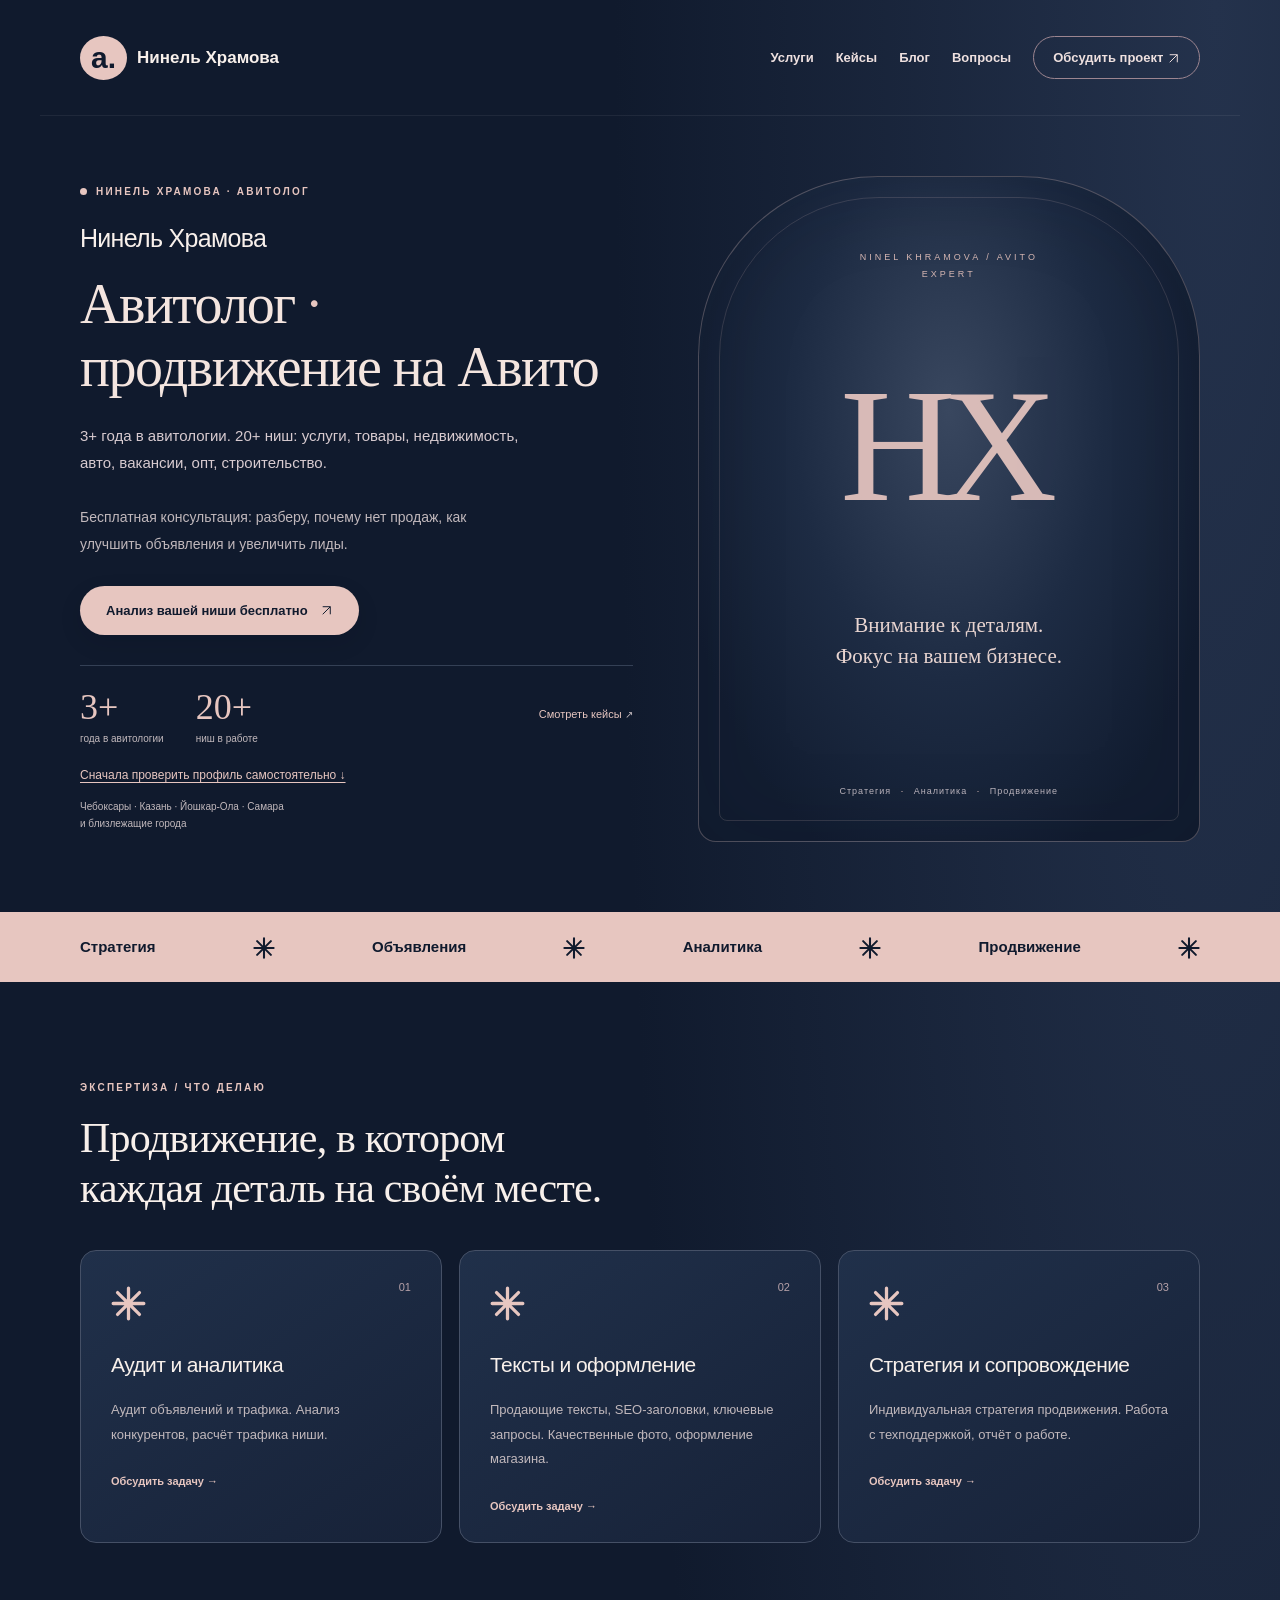
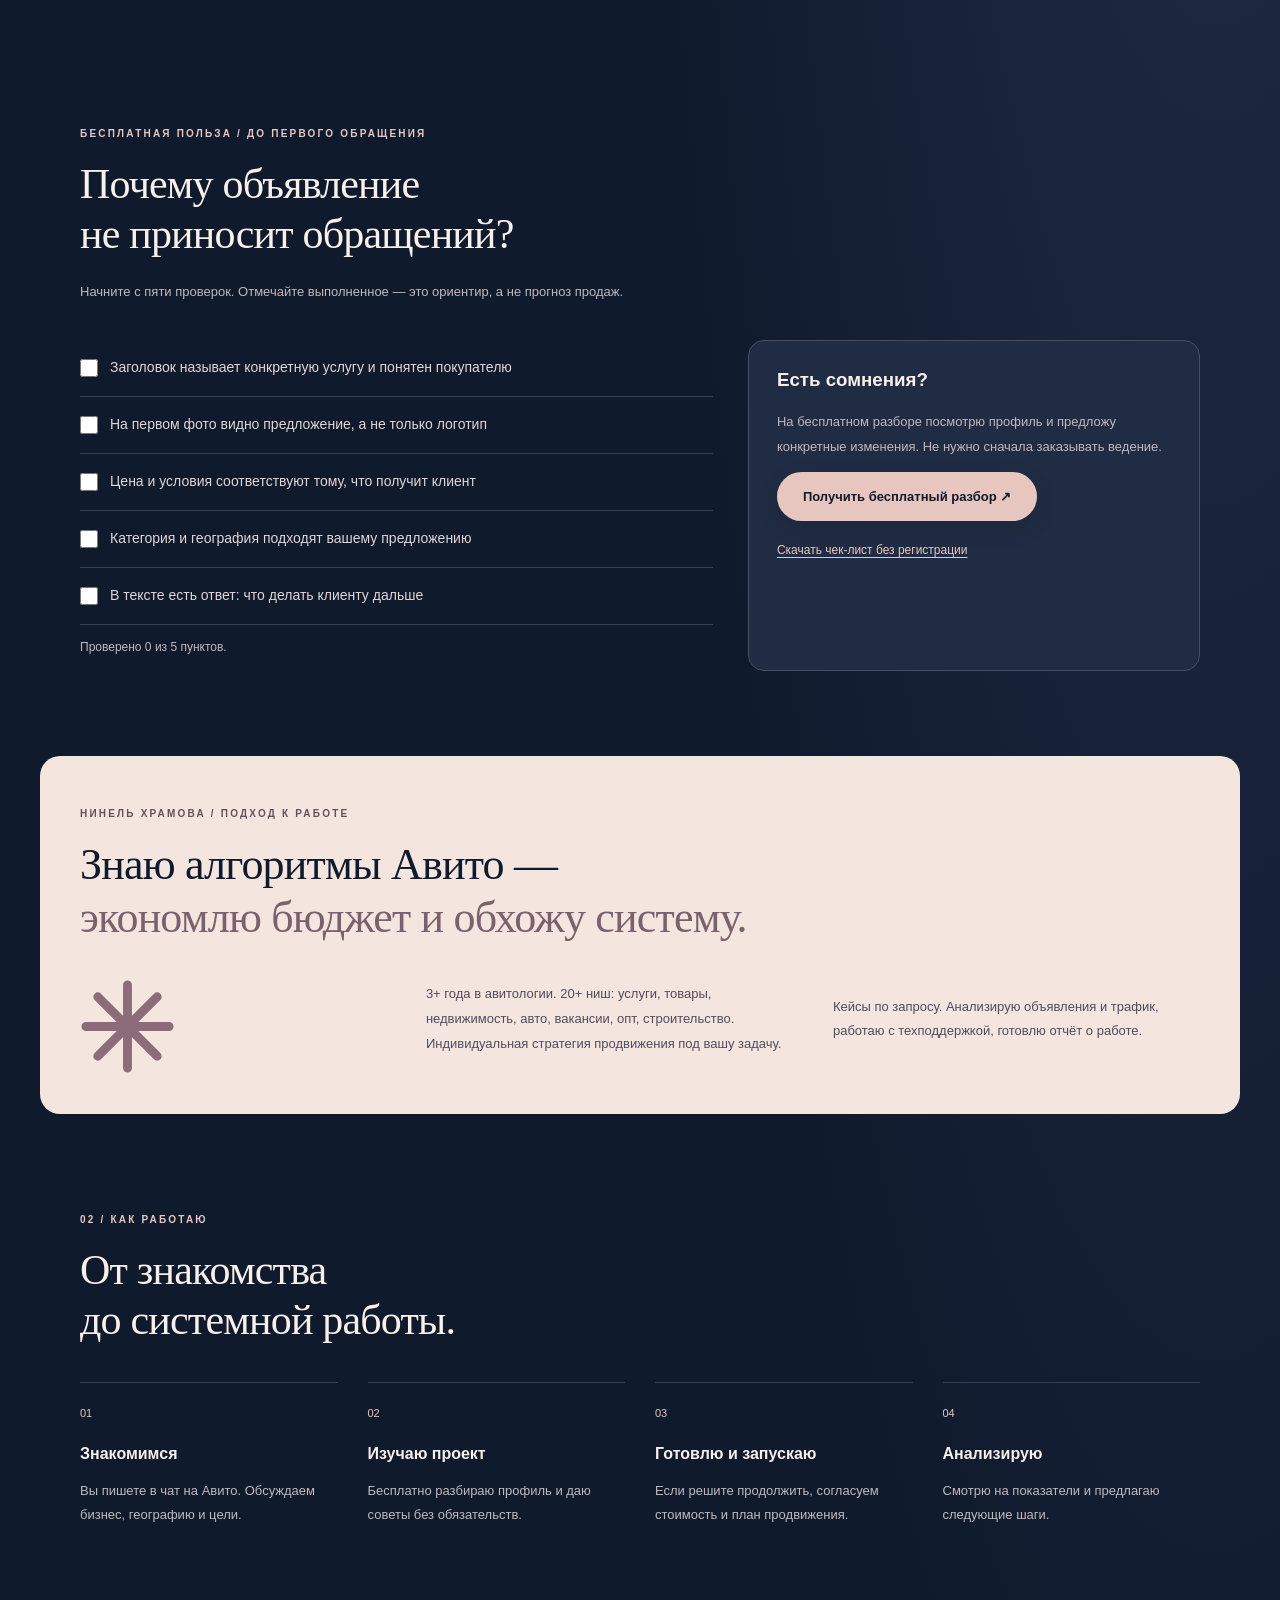
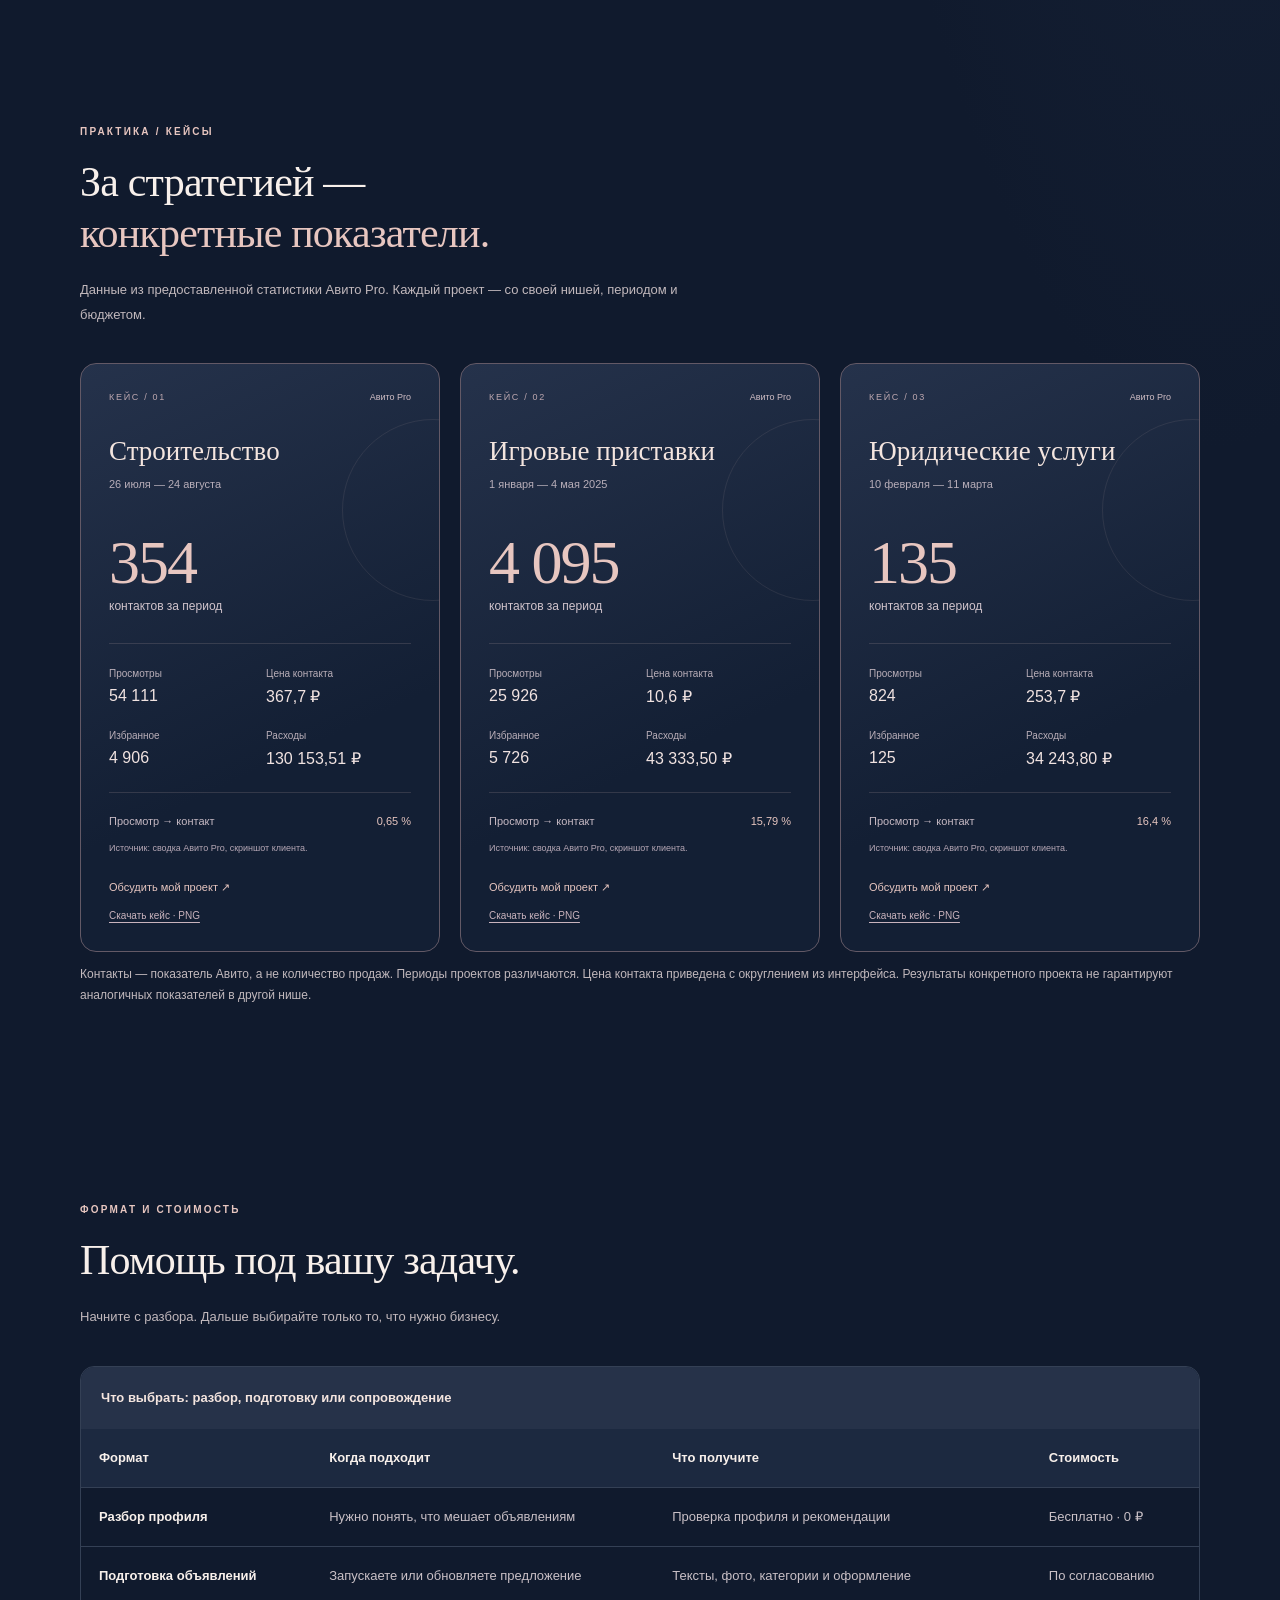
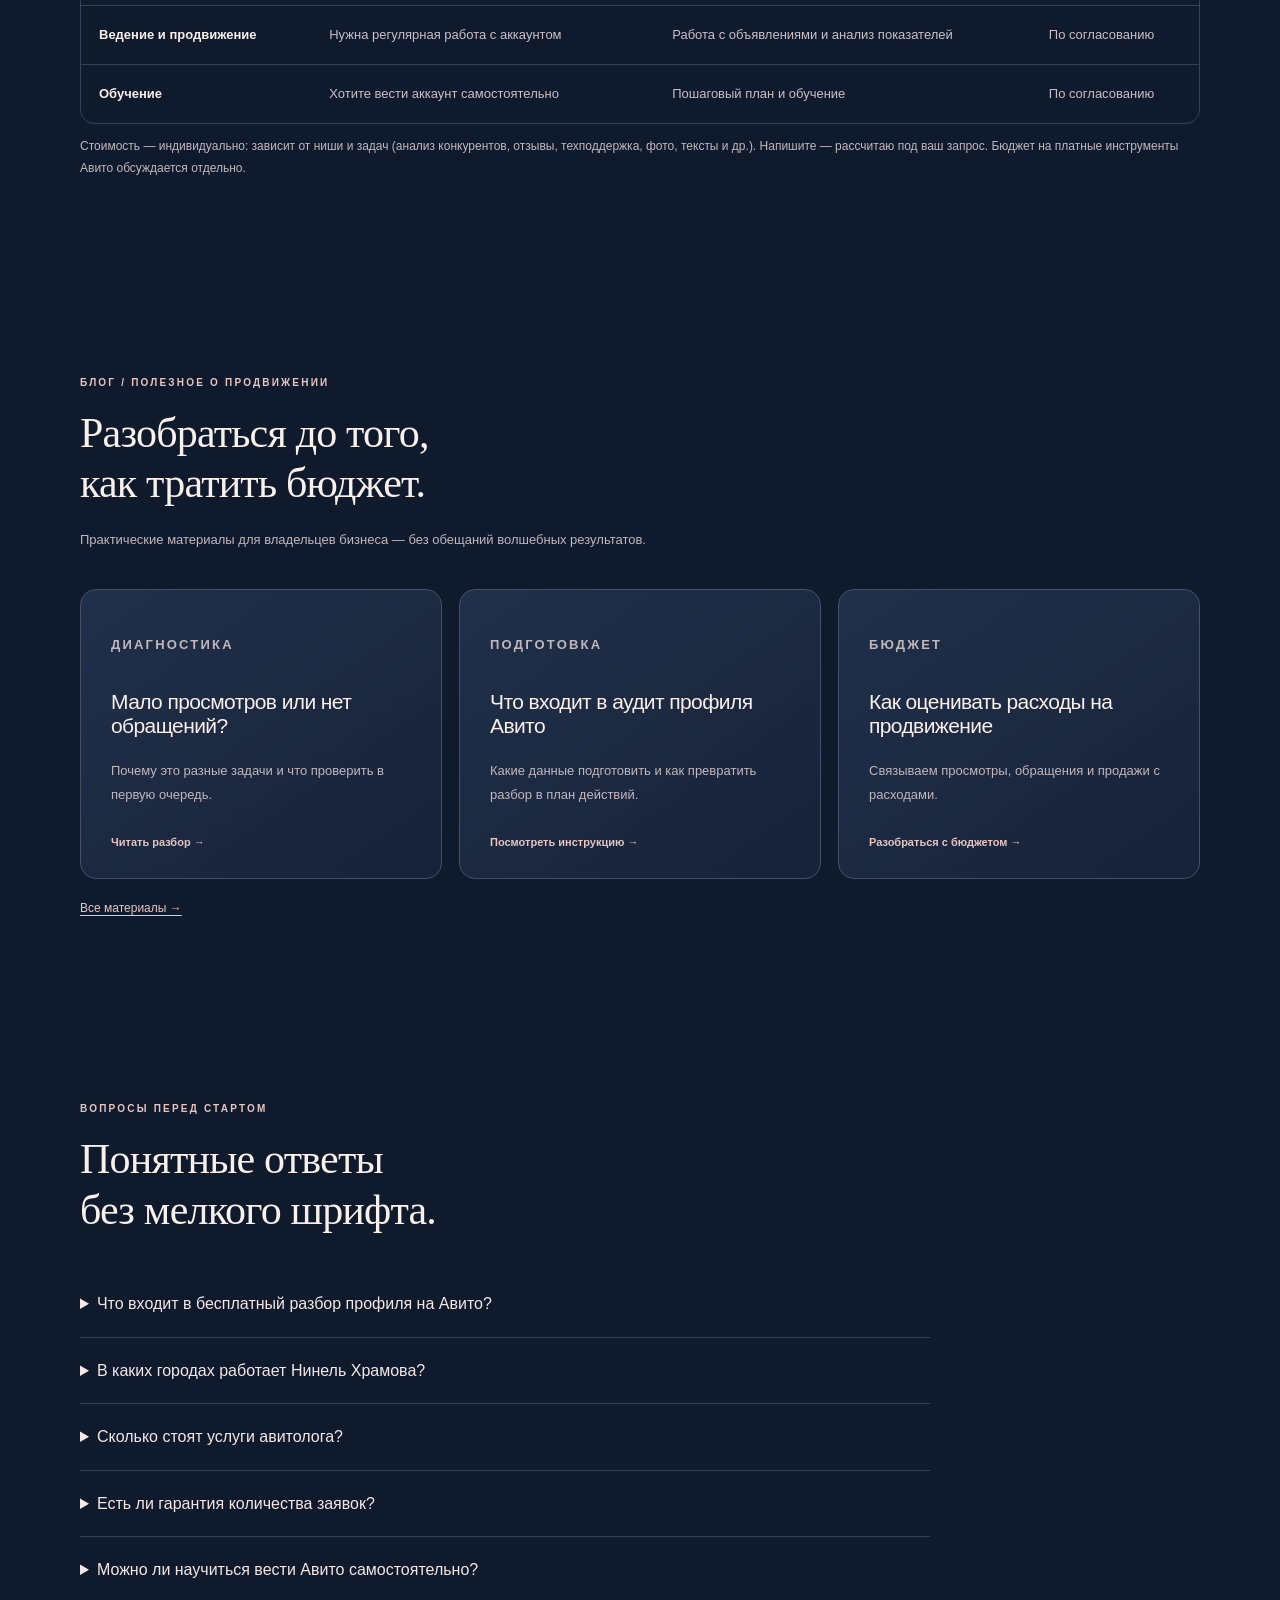
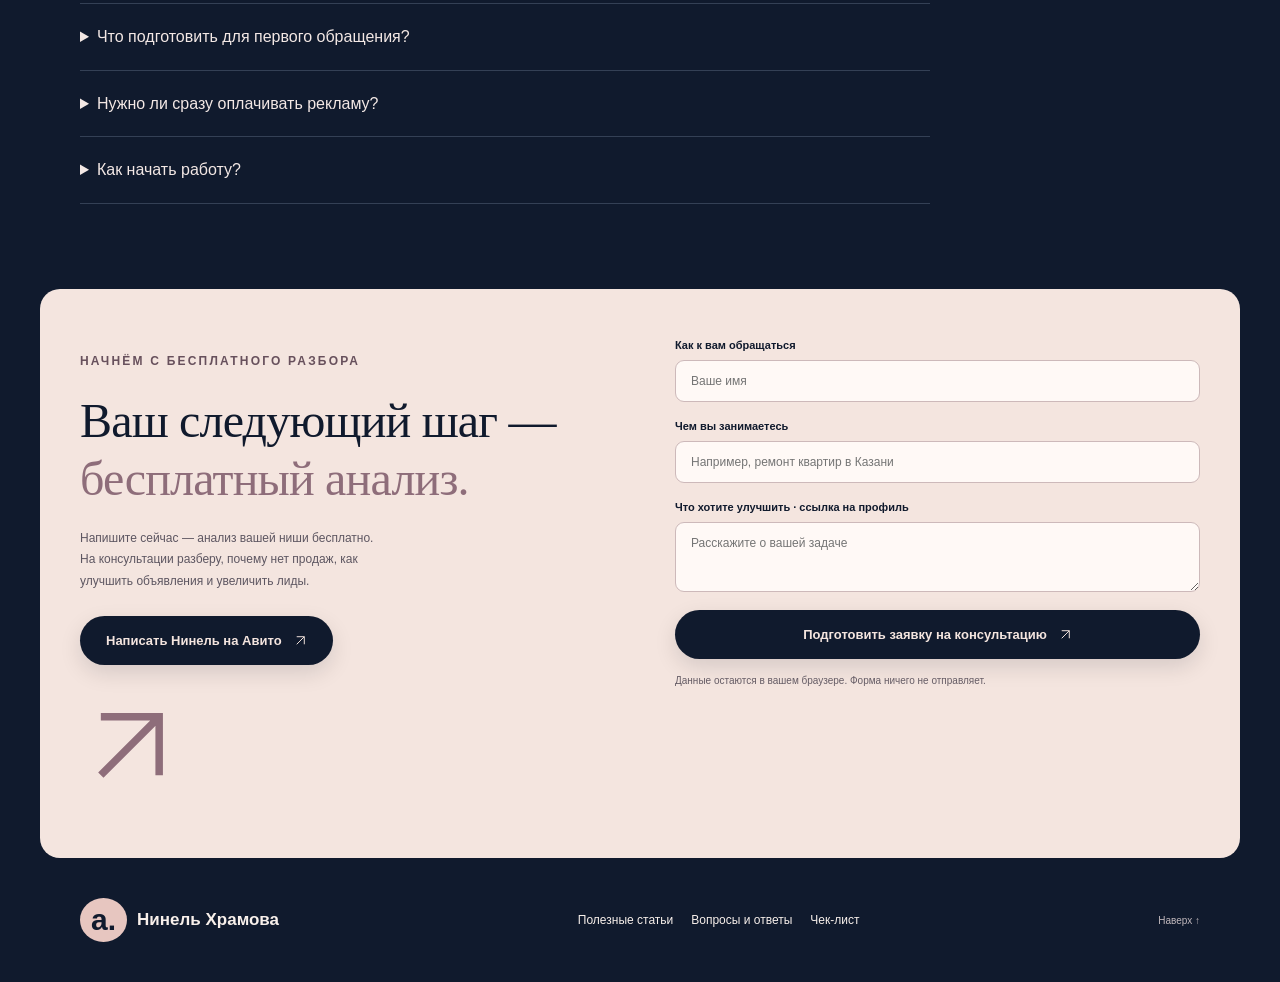
==== commit 652de3cc: "Restyle site in navy and powder and add verified project case cards" ====
--- a/index.html
+++ b/index.html
@@ -3,9 +3,9 @@
 <head>
   <meta charset="utf-8">
   <meta name="viewport" content="width=device-width, initial-scale=1">
-  <meta name="description" content="Нинель Храмова — авитолог. Бесплатный разбор профиля, оформление объявлений и продвижение на Авито. Чебоксары, Казань, Йошкар-Ола, Самара и соседние города.">
-  <meta name="theme-color" content="#f6f4ef">
-  <title>Авитолог Нинель Храмова — продвижение на Авито и бесплатный разбор</title>
+  <meta name="description" content="Нинель Храмова — авитолог. 3+ года в авитологии, 20+ ниш. Аудит, тексты, фото и индивидуальная стратегия продвижения на Авито. Анализ ниши бесплатно.">
+  <meta name="theme-color" content="#111b30">
+  <title>Нинель Храмова — авитолог | продвижение на Авито</title>
   <link rel="canonical" href="https://ninel-khramova-avito.vercel.app/">
   <meta property="og:type" content="website">
   <meta property="og:locale" content="ru_RU">
@@ -23,7 +23,7 @@
       "name": "Нинель Храмова",
       "url": "https://ninel-khramova-avito.vercel.app/",
       "jobTitle": "Авитолог",
-      "description": "Оформление объявлений, продвижение и анализ рекламного бюджета на Авито.",
+      "description": "Авитолог. 3+ года в авитологии, 20+ ниш. Аудит, тексты, фото, оформление магазина и индивидуальная стратегия продвижения на Авито.",
       "sameAs": [
         "https://www.avito.ru/cheboksary/predlozheniya_uslug/avitolog_uslugi_avitologa_avitolog_prodvizhenie_8453155492"
       ],
@@ -110,7 +110,7 @@
           "name": "Сколько стоят услуги авитолога?",
           "acceptedAnswer": {
             "@type": "Answer",
-            "text": "Бесплатный разбор стоит 0 ₽. Стоимость оформления, ведения и продвижения зависит от ниши, объёма объявлений и задач. Состав работ и цену Нинель согласует до начала сотрудничества. Расходы на платное продвижение Авито обсуждаются отдельно."
+            "text": "Бесплатная консультация и анализ ниши стоят 0 ₽. Дальнейшая стоимость индивидуальна: зависит от ниши и задач — анализа конкурентов, работы с отзывами и техподдержкой, фото, текстов и других работ. Напишите Нинель — она рассчитает стоимость под ваш запрос. Расходы на платное продвижение Авито обсуждаются отдельно."
           }
         },
         {
@@ -160,19 +160,18 @@
 </head>
 <body>
 <a class="skip-link" href="#main">К содержанию</a>
-  <header class="header wrap"><a class="brand" href="#home"><span class="mark">а.</span> Нинель Храмова</a><nav aria-label="Основная навигация"><a href="#services">Услуги</a><a href="/blog/">Блог</a><a href="#faq">Вопросы</a><a class="nav-cta" href="#contact">Обсудить проект <svg class="arrow-svg" viewBox="0 0 24 24" aria-hidden="true"><path d="M5 19 19 5M5 5h14v14" fill="none" stroke="currentColor" stroke-width="1.8"/></svg></a></nav></header>
+  <header class="header wrap"><a class="brand" href="#home"><span class="mark">а.</span> Нинель Храмова</a><nav aria-label="Основная навигация"><a href="#services">Услуги</a><a href="#cases">Кейсы</a><a href="/blog/">Блог</a><a href="#faq">Вопросы</a><a class="nav-cta" href="#contact">Обсудить проект <svg class="arrow-svg" viewBox="0 0 24 24" aria-hidden="true"><path d="M5 19 19 5M5 5h14v14" fill="none" stroke="currentColor" stroke-width="1.8"/></svg></a></nav></header>
   <main id="main">
     <section class="hero wrap" id="home">
-      <div class="hero-copy"><p class="eyebrow"><span class="dot"></span> Нинель Храмова · авитолог</p><h1>Авитолог для<br>вашего бизнеса.<br><span>Начнём с разбора.</span></h1><p class="lead">Нинель Храмова — авитолог для бизнеса в Чебоксарах, Казани, Йошкар-Оле, Самаре и близлежащих городах. Помогаю с оформлением объявлений, продвижением и анализом рекламного бюджета на Авито. Начните с бесплатного разбора: проверю профиль, тексты, фото и категории, дам конкретные рекомендации. Дальнейшая работа — только по согласованию.</p><a class="button" href="#contact">Бесплатный разбор профиля <svg class="arrow-svg" viewBox="0 0 24 24" aria-hidden="true"><path d="M5 19 19 5M5 5h14v14" fill="none" stroke="currentColor" stroke-width="1.8"/></svg></a><ul class="hero-benefits"><li>Разбор бесплатно и без обязательств</li><li>Понятный план вместо лишних расходов</li><li>Стоимость сопровождения согласуем до начала работы</li></ul><a class="text-link secondary-link" href="#checklist">Сначала проверить профиль самостоятельно ↓</a><p class="micro">Чебоксары · Казань · Йошкар-Ола · Самара<br>и близлежащие города</p></div>
-      <div class="visual" aria-label="Иллюстрация работы с объявлениями"><div class="visual-top"><span>Всё начинается с внимания</span><span><svg class="arrow-svg" viewBox="0 0 24 24" aria-hidden="true"><path d="M5 19 19 5M5 5h14v14" fill="none" stroke="currentColor" stroke-width="1.8"/></svg></span></div><div class="orb orb-one"></div><div class="orb orb-two"></div><div class="listing"><div class="listing-image"><span class="abstract-house"><svg class="arrow-svg" viewBox="0 0 24 24" aria-hidden="true"><path d="M5 19 19 5M5 5h14v14" fill="none" stroke="currentColor" stroke-width="1.8"/></svg></span><span class="image-tag">ваше объявление</span></div><div class="listing-body"><span class="pill">В центре внимания</span><h2>Предложение, которое<br>хочется открыть</h2><div class="fake-line"></div><div class="fake-line short"></div><div class="listing-footer"><span>Упаковка + продвижение</span><span class="mini-arrow"><svg class="arrow-svg" viewBox="0 0 24 24" aria-hidden="true"><path d="M5 19 19 5M5 5h14v14" fill="none" stroke="currentColor" stroke-width="1.8"/></svg></span></div></div></div><div class="floating"><span class="check">✓</span><div>Понятно. Заметно. По делу.<small>Каждая деталь работает на вашу цель</small></div></div><span class="visual-note">Иллюстрация подхода, не статистика проекта</span></div>
+      <div class="hero-copy"><p class="eyebrow"><span class="dot"></span> Нинель Храмова · авитолог</p><h1>Нинель Храмова<span>Авитолог <i>·</i><br>продвижение на Авито</span></h1><p class="lead">3+ года в авитологии. 20+ ниш: услуги, товары, недвижимость, авто, вакансии, опт, строительство.</p><p class="hero-offer">Бесплатная консультация: разберу, почему нет продаж, как улучшить объявления и увеличить лиды.</p><a class="button" href="#contact">Анализ вашей ниши бесплатно <svg class="arrow-svg" viewBox="0 0 24 24" aria-hidden="true"><path d="M5 19 19 5M5 5h14v14" fill="none" stroke="currentColor" stroke-width="1.8"/></svg></a><div class="hero-proof"><div><strong>3+</strong><span>года в авитологии</span></div><div><strong>20+</strong><span>ниш в работе</span></div><a href="#cases">Смотреть кейсы <span aria-hidden="true">↗</span></a></div><a class="text-link secondary-link" href="#checklist">Сначала проверить профиль самостоятельно ↓</a><p class="micro">Чебоксары · Казань · Йошкар-Ола · Самара<br>и близлежащие города</p></div>
+      <div class="visual premium-visual" aria-label="Нинель Храмова — стратегия продвижения на Авито"><span class="visual-overline">NINEL KHRAMOVA / AVITO EXPERT</span><div class="monogram" aria-hidden="true">НХ</div><div class="visual-signature"><span>Внимание к деталям.</span><span>Фокус на вашем бизнесе.</span></div><div class="expert-badge">Стратегия <span>·</span> Аналитика <span>·</span> Продвижение</div></div>
     </section>
-    <div class="ribbon"><div class="wrap">Стратегия <span>✳</span> Объявления <span>✳</span> Аналитика <span>✳</span> Продвижение <span>✳</span></div></div>
-    <section class="section wrap" id="services"><div class="section-title"><p class="eyebrow">01 / Чем могу помочь</p><h2>Авито — с понятным<br>планом действий.</h2><p>Подберём формат работы под вашу задачу и текущий этап бизнеса.</p></div><div class="cards"><article class="card"><span class="card-icon">◎</span><span class="number">01</span><h3>Бесплатный разбор</h3><p>Оценю оформление профиля, тексты, фото и категории. Найду возможные причины низких просмотров и обращений. Дам конкретные советы — бесплатно и без обязательств.</p><a href="#contact">Разобрать мой профиль <svg class="arrow-svg" viewBox="0 0 24 24" aria-hidden="true"><path d="M5 19 19 5M5 5h14v14" fill="none" stroke="currentColor" stroke-width="1.8"/></svg></a></article><article class="card"><span class="card-icon">✳</span><span class="number">02</span><h3>Упаковка объявлений</h3><p>Изучу нишу и конкурентов. Подготовлю заголовки и тексты, подберу категории и города, обработаю фото и оформлю профиль, чтобы он вызывал доверие.</p><a href="#contact">Обновить объявления <svg class="arrow-svg" viewBox="0 0 24 24" aria-hidden="true"><path d="M5 19 19 5M5 5h14v14" fill="none" stroke="currentColor" stroke-width="1.8"/></svg></a></article><article class="card"><span class="card-icon"><svg class="arrow-svg" viewBox="0 0 24 24" aria-hidden="true"><path d="M5 19 19 5M5 5h14v14" fill="none" stroke="currentColor" stroke-width="1.8"/></svg></span><span class="number">03</span><h3>Ведение и продвижение</h3><p>Подберу стратегию под ваш бюджет. Буду следить за статистикой, обновлять цены и объявления. При необходимости — массовое размещение в рамках правил Авито.</p><a href="#contact">Обсудить сопровождение <svg class="arrow-svg" viewBox="0 0 24 24" aria-hidden="true"><path d="M5 19 19 5M5 5h14v14" fill="none" stroke="currentColor" stroke-width="1.8"/></svg></a></article></div></section>
-<section class="section wrap" id="checklist"><div class="section-title"><p class="eyebrow">Бесплатная польза / до первого обращения</p><h2>Почему объявление<br>не приносит обращений?</h2><p>Начните с пяти проверок. Отмечайте выполненное — это ориентир, а не прогноз продаж.</p></div><div class="checklist-layout"><div class="checklist-items"><label><input type="checkbox"> Заголовок называет конкретную услугу и понятен покупателю</label><label><input type="checkbox"> На первом фото видно предложение, а не только логотип</label><label><input type="checkbox"> Цена и условия соответствуют тому, что получит клиент</label><label><input type="checkbox"> Категория и география подходят вашему предложению</label><label><input type="checkbox"> В тексте есть ответ: что делать клиенту дальше</label><p id="checklist-status" role="status" aria-live="polite">Проверено 0 из 5 пунктов.</p></div><aside class="checklist-aside"><h3>Есть сомнения?</h3><p>На бесплатном разборе посмотрю профиль и предложу конкретные изменения. Не нужно сначала заказывать ведение.</p><a class="button" href="#contact">Получить бесплатный разбор ↗</a><a class="text-link secondary-link" href="/checklist.txt" download>Скачать чек-лист без регистрации</a></aside></div></section>
-    <section class="about wrap"><p class="eyebrow">Мой подход</p><h2>За каждым объявлением —<br><em>живой бизнес.</em></h2><div class="about-bottom"><span class="big-star">✳</span><p>Я Нинель Храмова. Мне важны заявки и продажи, а не только красивое объявление. Вникаю в ваш бизнес и целевую аудиторию, нахожу слабые места и предлагаю конкретные решения. Вы занимаетесь своим делом — я беру на себя работу с Авито.</p><p>Не навязываю лишние услуги и объясняю, на что расходуется бюджет. Держу в курсе изменений и результатов. Если захотите вести аккаунт самостоятельно — обучу и дам пошаговый план.</p></div></section>
+    <div class="ribbon"><div class="wrap">Стратегия <span><svg class="spark" viewBox="0 0 32 32" aria-hidden="true"><path d="M16 2v28M2 16h28M6 6l20 20M6 26 26 6" fill="none" stroke="currentColor" stroke-width="3" stroke-linecap="round"/></svg></span> Объявления <span><svg class="spark" viewBox="0 0 32 32" aria-hidden="true"><path d="M16 2v28M2 16h28M6 6l20 20M6 26 26 6" fill="none" stroke="currentColor" stroke-width="3" stroke-linecap="round"/></svg></span> Аналитика <span><svg class="spark" viewBox="0 0 32 32" aria-hidden="true"><path d="M16 2v28M2 16h28M6 6l20 20M6 26 26 6" fill="none" stroke="currentColor" stroke-width="3" stroke-linecap="round"/></svg></span> Продвижение <span><svg class="spark" viewBox="0 0 32 32" aria-hidden="true"><path d="M16 2v28M2 16h28M6 6l20 20M6 26 26 6" fill="none" stroke="currentColor" stroke-width="3" stroke-linecap="round"/></svg></span></div></div>
+    <section class="section wrap" id="services"><div class="section-title"><p class="eyebrow">Экспертиза / что делаю</p><h2>Продвижение, в котором<br>каждая деталь на своём месте.</h2></div><div class="cards"><article class="card"><span class="number">01</span><span class="card-icon" aria-hidden="true"><svg class="spark" viewBox="0 0 32 32" aria-hidden="true"><path d="M16 2v28M2 16h28M6 6l20 20M6 26 26 6" fill="none" stroke="currentColor" stroke-width="3" stroke-linecap="round"/></svg></span><h3>Аудит и аналитика</h3><p>Аудит объявлений и трафика. Анализ конкурентов, расчёт трафика ниши.</p><a href="#contact">Обсудить задачу →</a></article><article class="card"><span class="number">02</span><span class="card-icon" aria-hidden="true"><svg class="spark" viewBox="0 0 32 32" aria-hidden="true"><path d="M16 2v28M2 16h28M6 6l20 20M6 26 26 6" fill="none" stroke="currentColor" stroke-width="3" stroke-linecap="round"/></svg></span><h3>Тексты и оформление</h3><p>Продающие тексты, SEO-заголовки, ключевые запросы. Качественные фото, оформление магазина.</p><a href="#contact">Обсудить задачу →</a></article><article class="card"><span class="number">03</span><span class="card-icon" aria-hidden="true"><svg class="spark" viewBox="0 0 32 32" aria-hidden="true"><path d="M16 2v28M2 16h28M6 6l20 20M6 26 26 6" fill="none" stroke="currentColor" stroke-width="3" stroke-linecap="round"/></svg></span><h3>Стратегия и сопровождение</h3><p>Индивидуальная стратегия продвижения. Работа с техподдержкой, отчёт о работе.</p><a href="#contact">Обсудить задачу →</a></article></div></section><section class="section wrap" id="checklist"><div class="section-title"><p class="eyebrow">Бесплатная польза / до первого обращения</p><h2>Почему объявление<br>не приносит обращений?</h2><p>Начните с пяти проверок. Отмечайте выполненное — это ориентир, а не прогноз продаж.</p></div><div class="checklist-layout"><div class="checklist-items"><label><input type="checkbox"> Заголовок называет конкретную услугу и понятен покупателю</label><label><input type="checkbox"> На первом фото видно предложение, а не только логотип</label><label><input type="checkbox"> Цена и условия соответствуют тому, что получит клиент</label><label><input type="checkbox"> Категория и география подходят вашему предложению</label><label><input type="checkbox"> В тексте есть ответ: что делать клиенту дальше</label><p id="checklist-status" role="status" aria-live="polite">Проверено 0 из 5 пунктов.</p></div><aside class="checklist-aside"><h3>Есть сомнения?</h3><p>На бесплатном разборе посмотрю профиль и предложу конкретные изменения. Не нужно сначала заказывать ведение.</p><a class="button" href="#contact">Получить бесплатный разбор ↗</a><a class="text-link secondary-link" href="/checklist.txt" download>Скачать чек-лист без регистрации</a></aside></div></section>
+    <section class="about wrap"><p class="eyebrow">Нинель Храмова / подход к работе</p><h2>Знаю алгоритмы Авито —<br><em>экономлю бюджет и обхожу систему.</em></h2><div class="about-bottom"><span class="big-star" aria-hidden="true"><svg class="spark" viewBox="0 0 32 32" aria-hidden="true"><path d="M16 2v28M2 16h28M6 6l20 20M6 26 26 6" fill="none" stroke="currentColor" stroke-width="3" stroke-linecap="round"/></svg></span><p>3+ года в авитологии. 20+ ниш: услуги, товары, недвижимость, авто, вакансии, опт, строительство. Индивидуальная стратегия продвижения под вашу задачу.</p><p>Кейсы по запросу. Анализирую объявления и трафик, работаю с техподдержкой, готовлю отчёт о работе.</p></div></section>
     <section class="section wrap" id="process"><div class="section-title"><p class="eyebrow">02 / Как работаю</p><h2>От знакомства<br>до системной работы.</h2></div><div class="steps"><article><span>01</span><h3>Знакомимся</h3><p>Вы пишете в чат на Авито. Обсуждаем бизнес, географию и цели.</p></article><article><span>02</span><h3>Изучаю проект</h3><p>Бесплатно разбираю профиль и даю советы без обязательств.</p></article><article><span>03</span><h3>Готовлю и запускаю</h3><p>Если решите продолжить, согласуем стоимость и план продвижения.</p></article><article><span>04</span><h3>Анализирую</h3><p>Смотрю на показатели и предлагаю следующие шаги.</p></article></div></section>
-<section class="section wrap" id="formats"><div class="section-title"><p class="eyebrow">Формат и стоимость</p><h2>Помощь под вашу задачу.</h2><p>Начните с разбора. Дальше выбирайте только то, что нужно бизнесу.</p></div><div class="table-scroll" tabindex="0" role="region" aria-label="Сравнение форматов работы"><table><caption>Что выбрать: разбор, подготовку или сопровождение</caption><thead><tr><th scope="col">Формат</th><th scope="col">Когда подходит</th><th scope="col">Что получите</th><th scope="col">Стоимость</th></tr></thead><tbody><tr><th scope="row">Разбор профиля</th><td>Нужно понять, что мешает объявлениям</td><td>Проверка профиля и рекомендации</td><td>Бесплатно · 0 ₽</td></tr><tr><th scope="row">Подготовка объявлений</th><td>Запускаете или обновляете предложение</td><td>Тексты, фото, категории и оформление</td><td>По согласованию</td></tr><tr><th scope="row">Ведение и продвижение</th><td>Нужна регулярная работа с аккаунтом</td><td>Работа с объявлениями и анализ показателей</td><td>По согласованию</td></tr><tr><th scope="row">Обучение</th><td>Хотите вести аккаунт самостоятельно</td><td>Пошаговый план и обучение</td><td>По согласованию</td></tr></tbody></table></div><p class="section-note">Объём работ и стоимость согласуются до старта. Бюджет на платные инструменты Авито обсуждается отдельно.</p></section><section class="section wrap" id="knowledge"><div class="section-title"><p class="eyebrow">Блог / полезное о продвижении</p><h2>Разобраться до того,<br>как тратить бюджет.</h2><p>Практические материалы для владельцев бизнеса — без обещаний волшебных результатов.</p></div><div class="cards"><article class="card"><p class="eyebrow">Диагностика</p><h3>Мало просмотров или нет обращений?</h3><p>Почему это разные задачи и что проверить в первую очередь.</p><a href="/blog/pochemu-net-zayavok">Читать разбор →</a></article><article class="card"><p class="eyebrow">Подготовка</p><h3>Что входит в аудит профиля Авито</h3><p>Какие данные подготовить и как превратить разбор в план действий.</p><a href="/blog/audit-profilya-avito">Посмотреть инструкцию →</a></article><article class="card"><p class="eyebrow">Бюджет</p><h3>Как оценивать расходы на продвижение</h3><p>Связываем просмотры, обращения и продажи с расходами.</p><a href="/blog/byudzhet-avito">Разобраться с бюджетом →</a></article></div><a class="text-link secondary-link" href="/blog/">Все материалы →</a></section><section class="section wrap" id="faq"><div class="section-title"><p class="eyebrow">Вопросы перед стартом</p><h2>Понятные ответы<br>без мелкого шрифта.</h2></div><div class="faq-list"><details><summary>Что входит в бесплатный разбор профиля на Авито?</summary><p>Нинель проверяет оформление профиля, тексты объявлений, фото и категории. По итогам вы получаете конкретные рекомендации, что стоит исправить. Разбор бесплатный и не обязывает заказывать сопровождение.</p></details><details><summary>В каких городах работает Нинель Храмова?</summary><p>Нинель работает с бизнесом в Чебоксарах, Казани, Йошкар-Оле, Самаре и близлежащих городах. Географию конкретного проекта можно обсудить в чате на Авито.</p></details><details><summary>Сколько стоят услуги авитолога?</summary><p>Бесплатный разбор стоит 0 ₽. Стоимость оформления, ведения и продвижения зависит от ниши, объёма объявлений и задач. Состав работ и цену Нинель согласует до начала сотрудничества. Расходы на платное продвижение Авито обсуждаются отдельно.</p></details><details><summary>Есть ли гарантия количества заявок?</summary><p>Фиксированное количество заявок не гарантируется: результат зависит от спроса, конкуренции, предложения и бюджета. В работе анализируются показатели и проверяются гипотезы, а решения принимаются с учётом данных.</p></details><details><summary>Можно ли научиться вести Авито самостоятельно?</summary><p>Да. Нинель обучает самостоятельному ведению аккаунта и помогает составить пошаговый план. Формат и стоимость обучения обсуждаются индивидуально.</p></details><details><summary>Что подготовить для первого обращения?</summary><p>Ссылку на профиль или объявление, описание вашего бизнеса, город и основную задачу. Если есть статистика просмотров и обращений, она поможет точнее разобраться в ситуации. Пароль от аккаунта для первого разбора не нужен.</p></details><details><summary>Нужно ли сразу оплачивать рекламу?</summary><p>Нет. Сначала стоит оценить предложение, профиль и объявления. Необходимость платного продвижения и рекламный бюджет обсуждаются после разбора.</p></details><details><summary>Как начать работу?</summary><p>Напишите Нинель в чате по ссылке на объявление Авито и попросите бесплатный разбор. Обсудите задачу и рекомендации. Если решите продолжить, согласуйте объём работ, стоимость и следующий шаг.</p></details></div></section>
-    <section class="contact wrap" id="contact"><div><p class="eyebrow">Начнём с бесплатного разбора</p><h2>Давайте сделаем<br>вас <em>заметнее.</em></h2><p>Начнём с бесплатного разбора вашего профиля. Напишите мне в чат на Авито — договоримся о деталях. Без давления и навязывания.</p><a class="button avito-link" href="https://www.avito.ru/cheboksary/predlozheniya_uslug/avitolog_uslugi_avitologa_avitolog_prodvizhenie_8453155492" target="_blank" rel="noopener noreferrer">Написать Нинель на Авито <svg class="arrow-svg" viewBox="0 0 24 24" aria-hidden="true"><path d="M5 19 19 5M5 5h14v14" fill="none" stroke="currentColor" stroke-width="1.8"/></svg></a><span class="contact-decoration" aria-hidden="true"><svg class="arrow-svg" viewBox="0 0 24 24" aria-hidden="true"><path d="M5 19 19 5M5 5h14v14" fill="none" stroke="currentColor" stroke-width="1.8"/></svg></span></div><form id="brief"><label for="name">Как к вам обращаться</label><input id="name" name="name" autocomplete="name" placeholder="Ваше имя" maxlength="100" required><label for="business">Чем вы занимаетесь</label><input id="business" name="business" placeholder="Например, ремонт квартир в Казани" maxlength="300" required><label for="task">Что хотите улучшить · ссылка на профиль</label><textarea id="task" name="task" rows="3" placeholder="Расскажите о вашей задаче" maxlength="2000" required></textarea><button class="button" type="submit">Подготовить заявку на разбор <svg class="arrow-svg" viewBox="0 0 24 24" aria-hidden="true"><path d="M5 19 19 5M5 5h14v14" fill="none" stroke="currentColor" stroke-width="1.8"/></svg></button><p class="micro">Данные остаются в вашем браузере. Форма ничего не отправляет.</p><div id="result" hidden role="status"><label for="message">Готовый текст заявки</label><textarea id="message" rows="6" readonly></textarea><button class="copy" type="button" id="copy">Скопировать текст</button><p class="micro">Скопируйте текст и <a class="text-link" href="https://www.avito.ru/cheboksary/predlozheniya_uslug/avitolog_uslugi_avitologa_avitolog_prodvizhenie_8453155492" target="_blank" rel="noopener noreferrer">отправьте Нинель в чате на Авито</a>.</p></div></form></section>
+<section class="section wrap cases-section" id="cases"><div class="section-title"><p class="eyebrow">Практика / кейсы</p><h2>За стратегией —<br><em>конкретные показатели.</em></h2><p>Данные из предоставленной статистики Авито Pro. Каждый проект — со своей нишей, периодом и бюджетом.</p></div><div class="case-grid"><article class="case-card"><div class="case-topline"><span>КЕЙС / 01</span><span>Авито Pro</span></div><h3>Строительство</h3><p class="case-period">26 июля — 24 августа</p><div class="case-main"><strong>354</strong><span>контактов за период</span></div><div class="case-metrics"><div><span>Просмотры</span><strong>54 111</strong></div><div><span>Цена контакта</span><strong>367,7 ₽</strong></div><div><span>Избранное</span><strong>4 906</strong></div><div><span>Расходы</span><strong>130 153,51 ₽</strong></div></div><div class="case-conversion"><span>Просмотр → контакт</span><strong>0,65 %</strong></div><p class="case-source">Источник: сводка Авито Pro, скриншот клиента.</p><a href="#contact" class="case-link">Обсудить мой проект ↗</a><a class="case-download" href="/assets/cases/case-01.png" download="ninel-khramova-case-01.png">Скачать кейс · PNG</a></article><article class="case-card"><div class="case-topline"><span>КЕЙС / 02</span><span>Авито Pro</span></div><h3>Игровые приставки</h3><p class="case-period">1 января — 4 мая 2025</p><div class="case-main"><strong>4 095</strong><span>контактов за период</span></div><div class="case-metrics"><div><span>Просмотры</span><strong>25 926</strong></div><div><span>Цена контакта</span><strong>10,6 ₽</strong></div><div><span>Избранное</span><strong>5 726</strong></div><div><span>Расходы</span><strong>43 333,50 ₽</strong></div></div><div class="case-conversion"><span>Просмотр → контакт</span><strong>15,79 %</strong></div><p class="case-source">Источник: сводка Авито Pro, скриншот клиента.</p><a href="#contact" class="case-link">Обсудить мой проект ↗</a><a class="case-download" href="/assets/cases/case-02.png" download="ninel-khramova-case-02.png">Скачать кейс · PNG</a></article><article class="case-card"><div class="case-topline"><span>КЕЙС / 03</span><span>Авито Pro</span></div><h3>Юридические услуги</h3><p class="case-period">10 февраля — 11 марта</p><div class="case-main"><strong>135</strong><span>контактов за период</span></div><div class="case-metrics"><div><span>Просмотры</span><strong>824</strong></div><div><span>Цена контакта</span><strong>253,7 ₽</strong></div><div><span>Избранное</span><strong>125</strong></div><div><span>Расходы</span><strong>34 243,80 ₽</strong></div></div><div class="case-conversion"><span>Просмотр → контакт</span><strong>16,4 %</strong></div><p class="case-source">Источник: сводка Авито Pro, скриншот клиента.</p><a href="#contact" class="case-link">Обсудить мой проект ↗</a><a class="case-download" href="/assets/cases/case-03.png" download="ninel-khramova-case-03.png">Скачать кейс · PNG</a></article></div><p class="section-note">Контакты — показатель Авито, а не количество продаж. Периоды проектов различаются. Цена контакта приведена с округлением из интерфейса. Результаты конкретного проекта не гарантируют аналогичных показателей в другой нише.</p></section><section class="section wrap" id="formats"><div class="section-title"><p class="eyebrow">Формат и стоимость</p><h2>Помощь под вашу задачу.</h2><p>Начните с разбора. Дальше выбирайте только то, что нужно бизнесу.</p></div><div class="table-scroll" tabindex="0" role="region" aria-label="Сравнение форматов работы"><table><caption>Что выбрать: разбор, подготовку или сопровождение</caption><thead><tr><th scope="col">Формат</th><th scope="col">Когда подходит</th><th scope="col">Что получите</th><th scope="col">Стоимость</th></tr></thead><tbody><tr><th scope="row">Разбор профиля</th><td>Нужно понять, что мешает объявлениям</td><td>Проверка профиля и рекомендации</td><td>Бесплатно · 0 ₽</td></tr><tr><th scope="row">Подготовка объявлений</th><td>Запускаете или обновляете предложение</td><td>Тексты, фото, категории и оформление</td><td>По согласованию</td></tr><tr><th scope="row">Ведение и продвижение</th><td>Нужна регулярная работа с аккаунтом</td><td>Работа с объявлениями и анализ показателей</td><td>По согласованию</td></tr><tr><th scope="row">Обучение</th><td>Хотите вести аккаунт самостоятельно</td><td>Пошаговый план и обучение</td><td>По согласованию</td></tr></tbody></table></div><p class="section-note">Стоимость — индивидуально: зависит от ниши и задач (анализ конкурентов, отзывы, техподдержка, фото, тексты и др.). Напишите — рассчитаю под ваш запрос. Бюджет на платные инструменты Авито обсуждается отдельно.</p></section><section class="section wrap" id="knowledge"><div class="section-title"><p class="eyebrow">Блог / полезное о продвижении</p><h2>Разобраться до того,<br>как тратить бюджет.</h2><p>Практические материалы для владельцев бизнеса — без обещаний волшебных результатов.</p></div><div class="cards"><article class="card"><p class="eyebrow">Диагностика</p><h3>Мало просмотров или нет обращений?</h3><p>Почему это разные задачи и что проверить в первую очередь.</p><a href="/blog/pochemu-net-zayavok">Читать разбор →</a></article><article class="card"><p class="eyebrow">Подготовка</p><h3>Что входит в аудит профиля Авито</h3><p>Какие данные подготовить и как превратить разбор в план действий.</p><a href="/blog/audit-profilya-avito">Посмотреть инструкцию →</a></article><article class="card"><p class="eyebrow">Бюджет</p><h3>Как оценивать расходы на продвижение</h3><p>Связываем просмотры, обращения и продажи с расходами.</p><a href="/blog/byudzhet-avito">Разобраться с бюджетом →</a></article></div><a class="text-link secondary-link" href="/blog/">Все материалы →</a></section><section class="section wrap" id="faq"><div class="section-title"><p class="eyebrow">Вопросы перед стартом</p><h2>Понятные ответы<br>без мелкого шрифта.</h2></div><div class="faq-list"><details><summary>Что входит в бесплатный разбор профиля на Авито?</summary><p>Нинель проверяет оформление профиля, тексты объявлений, фото и категории. По итогам вы получаете конкретные рекомендации, что стоит исправить. Разбор бесплатный и не обязывает заказывать сопровождение.</p></details><details><summary>В каких городах работает Нинель Храмова?</summary><p>Нинель работает с бизнесом в Чебоксарах, Казани, Йошкар-Оле, Самаре и близлежащих городах. Географию конкретного проекта можно обсудить в чате на Авито.</p></details><details><summary>Сколько стоят услуги авитолога?</summary><p>Бесплатная консультация и анализ ниши стоят 0 ₽. Дальнейшая стоимость индивидуальна: зависит от ниши и задач — анализа конкурентов, работы с отзывами и техподдержкой, фото, текстов и других работ. Напишите Нинель — она рассчитает стоимость под ваш запрос. Расходы на платное продвижение Авито обсуждаются отдельно.</p></details><details><summary>Есть ли гарантия количества заявок?</summary><p>Фиксированное количество заявок не гарантируется: результат зависит от спроса, конкуренции, предложения и бюджета. В работе анализируются показатели и проверяются гипотезы, а решения принимаются с учётом данных.</p></details><details><summary>Можно ли научиться вести Авито самостоятельно?</summary><p>Да. Нинель обучает самостоятельному ведению аккаунта и помогает составить пошаговый план. Формат и стоимость обучения обсуждаются индивидуально.</p></details><details><summary>Что подготовить для первого обращения?</summary><p>Ссылку на профиль или объявление, описание вашего бизнеса, город и основную задачу. Если есть статистика просмотров и обращений, она поможет точнее разобраться в ситуации. Пароль от аккаунта для первого разбора не нужен.</p></details><details><summary>Нужно ли сразу оплачивать рекламу?</summary><p>Нет. Сначала стоит оценить предложение, профиль и объявления. Необходимость платного продвижения и рекламный бюджет обсуждаются после разбора.</p></details><details><summary>Как начать работу?</summary><p>Напишите Нинель в чате по ссылке на объявление Авито и попросите бесплатный разбор. Обсудите задачу и рекомендации. Если решите продолжить, согласуйте объём работ, стоимость и следующий шаг.</p></details></div></section>
+    <section class="contact wrap" id="contact"><div><p class="eyebrow">Начнём с бесплатного разбора</p><h2>Ваш следующий шаг —<br><em>бесплатный анализ.</em></h2><p>Напишите сейчас — анализ вашей ниши бесплатно. На консультации разберу, почему нет продаж, как улучшить объявления и увеличить лиды.</p><a class="button avito-link" href="https://www.avito.ru/cheboksary/predlozheniya_uslug/avitolog_uslugi_avitologa_avitolog_prodvizhenie_8453155492" target="_blank" rel="noopener noreferrer">Написать Нинель на Авито <svg class="arrow-svg" viewBox="0 0 24 24" aria-hidden="true"><path d="M5 19 19 5M5 5h14v14" fill="none" stroke="currentColor" stroke-width="1.8"/></svg></a><span class="contact-decoration" aria-hidden="true"><svg class="arrow-svg" viewBox="0 0 24 24" aria-hidden="true"><path d="M5 19 19 5M5 5h14v14" fill="none" stroke="currentColor" stroke-width="1.8"/></svg></span></div><form id="brief"><label for="name">Как к вам обращаться</label><input id="name" name="name" autocomplete="name" placeholder="Ваше имя" maxlength="100" required><label for="business">Чем вы занимаетесь</label><input id="business" name="business" placeholder="Например, ремонт квартир в Казани" maxlength="300" required><label for="task">Что хотите улучшить · ссылка на профиль</label><textarea id="task" name="task" rows="3" placeholder="Расскажите о вашей задаче" maxlength="2000" required></textarea><button class="button" type="submit">Подготовить заявку на консультацию <svg class="arrow-svg" viewBox="0 0 24 24" aria-hidden="true"><path d="M5 19 19 5M5 5h14v14" fill="none" stroke="currentColor" stroke-width="1.8"/></svg></button><p class="micro">Данные остаются в вашем браузере. Форма ничего не отправляет.</p><div id="result" hidden role="status"><label for="message">Готовый текст заявки</label><textarea id="message" rows="6" readonly></textarea><button class="copy" type="button" id="copy">Скопировать текст</button><p class="micro">Скопируйте текст и <a class="text-link" href="https://www.avito.ru/cheboksary/predlozheniya_uslug/avitolog_uslugi_avitologa_avitolog_prodvizhenie_8453155492" target="_blank" rel="noopener noreferrer">отправьте Нинель в чате на Авито</a>.</p></div></form></section>
   </main>
   <footer class="wrap"><a class="brand" href="#home"><span class="mark">а.</span> Нинель Храмова</a><div class="footer-extra"><a href="/blog/">Полезные статьи</a><a href="#faq">Вопросы и ответы</a><a href="/checklist.txt" download>Чек-лист</a></div><a href="#home">Наверх ↑</a></footer>
   <script src="script.js" defer></script>
--- a/styles.css
+++ b/styles.css
@@ -10,3 +10,13 @@
 .hero-benefits{padding-left:18px;font-size:12px;line-height:1.9;color:#46513e}.secondary-link{display:block;font-size:12px;margin-top:20px;line-height:1.6}.hero .lead{font-size:14px}.checklist-layout{display:grid;grid-template-columns:1.4fr 1fr;gap:35px}.checklist-items label{display:flex;align-items:flex-start;gap:12px;padding:16px 0;border-bottom:1px solid var(--line);font-size:14px;line-height:1.6}.checklist-items input{width:18px;height:18px;flex:0 0 18px;margin:3px 0;accent-color:#617f32}.checklist-items>p,.section-note{font-size:12px;color:var(--muted);line-height:1.8}.checklist-aside{padding:28px;border-radius:16px;background:#e8eddb}.checklist-aside p{font-size:13px;line-height:1.9;color:#4b5841}.checklist-aside h3{margin-top:0}.table-scroll{overflow-x:auto;border:1px solid var(--line);border-radius:14px}table{border-collapse:collapse;width:100%;min-width:640px;text-align:left;font-size:13px;line-height:1.7}caption{text-align:left;font-weight:700;padding:20px;background:#e8eddb}th,td{padding:18px;border-bottom:1px solid var(--line);vertical-align:top}thead{background:#eeeee7}tbody tr:last-child>*{border-bottom:0}.faq-list{max-width:850px}.faq-list details{border-bottom:1px solid var(--line);padding:20px 0}.faq-list summary{cursor:pointer;font-size:16px;font-weight:700;line-height:1.6}.faq-list p{font-size:14px;line-height:1.9;color:#4b5547}.article{max-width:820px;padding-top:40px;padding-bottom:65px}.article h1{font-size:44px;letter-spacing:-1.5px;line-height:1.2}.article h2{font-size:25px;line-height:1.4;margin-top:36px;letter-spacing:-.5px}.article p,.article li{font-size:16px;line-height:1.9;color:#46513e}.article .article-meta{font-size:12px;color:var(--muted)}.article-cta{padding:28px;background:#e8eddb;border-radius:16px;margin-top:40px}.article .breadcrumb{font-size:12px;line-height:1.8}.article a:not(.button){text-decoration:underline;text-underline-offset:3px}.blog-grid{display:grid;grid-template-columns:1fr 1fr;gap:20px;margin-top:35px}.blog-grid .card h2{font-size:24px}.skip-link{position:absolute;top:-100px;left:15px;background:white;padding:12px;z-index:10}.skip-link:focus{top:10px}main[id]{scroll-margin-top:20px}.header nav{gap:22px}footer{flex-wrap:wrap}footer .footer-extra{display:flex;gap:18px;font-size:12px}
 @media(max-width:800px){.checklist-layout,.blog-grid{grid-template-columns:1fr}.hero h1{font-size:44px;letter-spacing:-2px}.article h1{font-size:34px}.article h2{font-size:24px}.checklist-aside .button{font-size:12px}footer .footer-extra{flex-wrap:wrap}.header nav{gap:0}}
 @media(max-width:360px){.hero h1{font-size:38px}.header .brand{font-size:10px}.nav-cta{padding:10px;font-size:9px}.article h1{font-size:30px}}
+
+/* Midnight navy & powder — shared by the website, cases and journal. */
+:root{--paper:#101a2d;--ink:#f8f0eb;--muted:#c1b8bc;--green:#e7c6c0;--line:#344055;--navy:#101a2d;--navy-soft:#19263d;--powder:#e7c6c0;--powder-light:#f4e5df}
+body{background:radial-gradient(ellipse at 95% 0,#24324c 0,transparent 35%),var(--navy);color:var(--ink)}
+.header{height:116px;border-bottom:1px solid #ffffff10}.brand{font-weight:600}.mark{background:var(--powder);color:var(--navy)}nav{color:#eee0df}.nav-cta{border-color:#9c8590}.nav-cta:hover{background:#e7c6c014}.hero{gap:65px;padding-top:60px;padding-bottom:70px;align-items:center}.eyebrow{color:var(--powder);font-size:10px;letter-spacing:2.2px}.dot{background:var(--powder)}.hero h1{font-size:25px;font-weight:500;letter-spacing:-.7px;line-height:1.4;margin:24px 0}.hero h1>span{display:block;font-family:Georgia,'Times New Roman',serif;font-size:56px;line-height:1.12;letter-spacing:-1.5px;font-weight:400;color:var(--powder-light);margin-top:17px}.hero h1 i{font-style:normal;color:var(--powder)}.hero .lead{font-size:15px;line-height:1.8;color:#d8cbd0}.hero-offer{font-size:14px;line-height:1.9;max-width:440px;color:#c1b8bc;margin-bottom:28px}.button{background:var(--powder);color:var(--navy);font-weight:700;box-shadow:0 8px 22px #060c181f}.button:hover{background:#f5dcd5;color:var(--navy)}.micro{color:var(--muted)}.hero-proof{display:flex;gap:32px;align-items:center;margin:30px 0 22px;border-top:1px solid var(--line);padding-top:20px}.hero-proof>div{display:flex;flex-direction:column;gap:5px}.hero-proof strong{font-family:Georgia,serif;font-size:36px;font-weight:400;color:var(--powder)}.hero-proof span{font-size:10px;color:var(--muted)}.hero-proof a{font-size:11px;line-height:1.6;margin-left:auto;color:var(--powder)}.text-link{color:var(--powder)}.premium-visual{min-height:580px;height:100%;max-height:700px;border:1px solid #e7c6c044;border-radius:180px 180px 18px 18px;background:radial-gradient(ellipse at 50% 35%,#39475f 0,#1d2b43 44%,#121d31 80%);padding:45px 25px;display:flex;flex-direction:column;justify-content:space-between;text-align:center;position:relative;box-shadow:inset 0 0 90px #050b152b}.premium-visual:before{content:'';position:absolute;inset:20px;border:1px solid #e7c6c026;border-radius:160px 160px 8px 8px;pointer-events:none}.visual-overline{position:relative;max-width:210px;font-size:9px;letter-spacing:3px;line-height:1.9;color:#d5b6b2;margin-top:27px}.monogram{font-family:Georgia,serif;font-size:160px;letter-spacing:-14px;line-height:1;color:var(--powder);font-weight:400;opacity:.92;padding-right:14px}.visual-signature{font-family:Georgia,serif;color:#e8d4d0;display:flex;flex-direction:column;font-size:21px;line-height:1.5}.expert-badge{font-size:9px;color:#b9b2bb;letter-spacing:1px;margin-top:30px}.expert-badge span{margin:0 6px;color:var(--powder)}.ribbon{background:var(--powder);color:var(--navy)}.section-title h2,.about h2,.contact h2{font-family:Georgia,'Times New Roman',serif;font-weight:400;line-height:1.2;letter-spacing:-.8px}.section-title h2 em{font-style:normal;color:var(--powder)}.section-title>p:last-child{color:var(--muted);line-height:1.9;max-width:640px}.card,.card:nth-child(2){background:linear-gradient(145deg,#20304a,#172238);border:1px solid #455066}.card-icon,.card a{color:var(--powder)}.card h3{font-weight:500;font-size:21px}.card p,.steps p{color:var(--muted);font-size:13px}.card a:hover{color:#fff}.number{color:#b6a1a8}.about{background:var(--powder-light);color:var(--navy)}.about .eyebrow{color:#66505b}.about h2 em{color:#79616d}.about-bottom p{color:#4e4e5d;font-size:13px}.big-star{color:#8c6c78}.steps span{color:var(--powder)}.checklist-items label{color:#e2d5d6}.checklist-items input{accent-color:var(--powder)}.checklist-aside{background:#202c43;border:1px solid #4a4d61}.checklist-aside p{color:var(--muted)}.checklist-items>p,.section-note{color:var(--muted)}caption{background:#263249;color:var(--powder-light)}thead{background:#1c2940}table th{font-weight:600}table td{color:#c9c0c6}.faq-list summary{color:#f3e8e5;font-weight:500}.faq-list p{color:#c6bdc3}.contact{background:var(--powder-light);color:var(--navy)}.contact .eyebrow{color:#67505c}.contact em,.contact-decoration{color:#8e6d7a}.contact p{color:#5d5661}.contact .button{background:var(--navy);color:var(--powder-light)}.contact .button:hover{background:#2d3b55}.contact input,.contact textarea{background:#fff9f6;border:1px solid #cdb9ba;color:#172238}.contact .micro{color:#655c65}.contact .text-link{color:#4d3546}.copy{border-color:#8e7480;color:var(--navy)}#result{border-color:#cdb9ba}.article p,.article li{color:#c9c0c6}.article h1{font-family:Georgia,serif;font-weight:400;color:var(--powder-light)}.article h2{color:var(--powder-light);font-weight:500}.article-cta{background:#213049;border:1px solid #485269}.article .article-meta{color:var(--muted)}.article a:not(.button){color:var(--powder)}.article .eyebrow{color:var(--powder)}footer p,footer>a:last-child{color:var(--muted)}.skip-link{background:var(--powder);color:var(--navy)}:focus-visible{outline-color:#dfaaa5}
+.case-grid{display:grid;grid-template-columns:repeat(3,minmax(0,1fr));gap:20px}.case-card{position:relative;overflow:hidden;background:linear-gradient(155deg,#25324b,#131f34 65%);padding:28px;border:1px solid #635966;border-radius:16px}.case-card:before{content:'';width:180px;height:180px;border:1px solid #e7c6c018;position:absolute;right:-85px;top:55px;border-radius:50%;pointer-events:none}.case-topline{display:flex;justify-content:space-between;gap:10px;font-size:9px;letter-spacing:1.7px;color:#bea8b0}.case-topline span:last-child{letter-spacing:0;color:#cfbdc4}.case-card h3{font-family:Georgia,serif;font-size:27px;font-weight:400;color:var(--powder-light);margin:34px 0 9px}.case-period{font-size:11px;color:#b8aeb9}.case-main{padding:30px 0;display:flex;flex-direction:column;gap:6px}.case-main strong{font-family:Georgia,serif;font-size:62px;line-height:1;color:var(--powder);font-weight:400;letter-spacing:-2px}.case-main span{font-size:12px;color:#d1c4cc}.case-metrics{display:grid;grid-template-columns:1fr 1fr;gap:24px 12px;padding:24px 0;border-top:1px solid #e7c6c026;border-bottom:1px solid #e7c6c026}.case-metrics div{display:flex;flex-direction:column;gap:8px}.case-metrics span{font-size:10px;color:#b9aeb8}.case-metrics strong{font-size:16px;color:#f1e3e1;font-weight:500;white-space:nowrap}.case-conversion{display:flex;justify-content:space-between;gap:10px;font-size:11px;padding:22px 0 5px;color:#c6b9c3}.case-conversion strong{color:var(--powder);font-weight:500}.case-source{font-size:9px;line-height:1.7;color:#b6a7b5}.case-link{display:block;margin-top:24px;font-size:11px;color:var(--powder)}
+@media(max-width:1000px){.hero{gap:30px}.hero h1>span{font-size:48px}.case-card{padding:22px}.case-metrics strong{font-size:14px}.monogram{font-size:135px}}
+@media(max-width:800px){.header{height:90px}.hero{padding-top:35px;align-items:stretch}.hero h1{font-size:22px}.hero h1>span{font-size:45px;letter-spacing:-1px}.premium-visual{min-height:450px;border-radius:150px 150px 16px 16px}.premium-visual:before{border-radius:140px 140px 8px 8px}.monogram{font-size:130px}.case-grid{grid-template-columns:1fr}.case-card{padding:28px}.case-metrics strong{font-size:19px}.about h2{font-size:32px}.hero-proof{gap:24px}.section-title h2{font-size:34px}.case-main strong{font-size:64px}.contact h2{font-size:36px}.article h1{font-size:34px}}
+@media(max-width:360px){.hero h1>span{font-size:38px}.hero h1{font-size:20px}.hero-proof{gap:18px}.hero-proof strong{font-size:30px}.hero-proof span{font-size:9px}.hero .button{font-size:12px;padding:16px 18px}.expert-badge{letter-spacing:0}.case-card{padding:22px}.case-metrics strong{font-size:16px}}
+.spark{width:1em;height:1em;vertical-align:middle}.case-download{display:inline-block;margin-top:16px;color:#c9b3bd;font-size:10px;text-decoration:underline;text-underline-offset:3px}
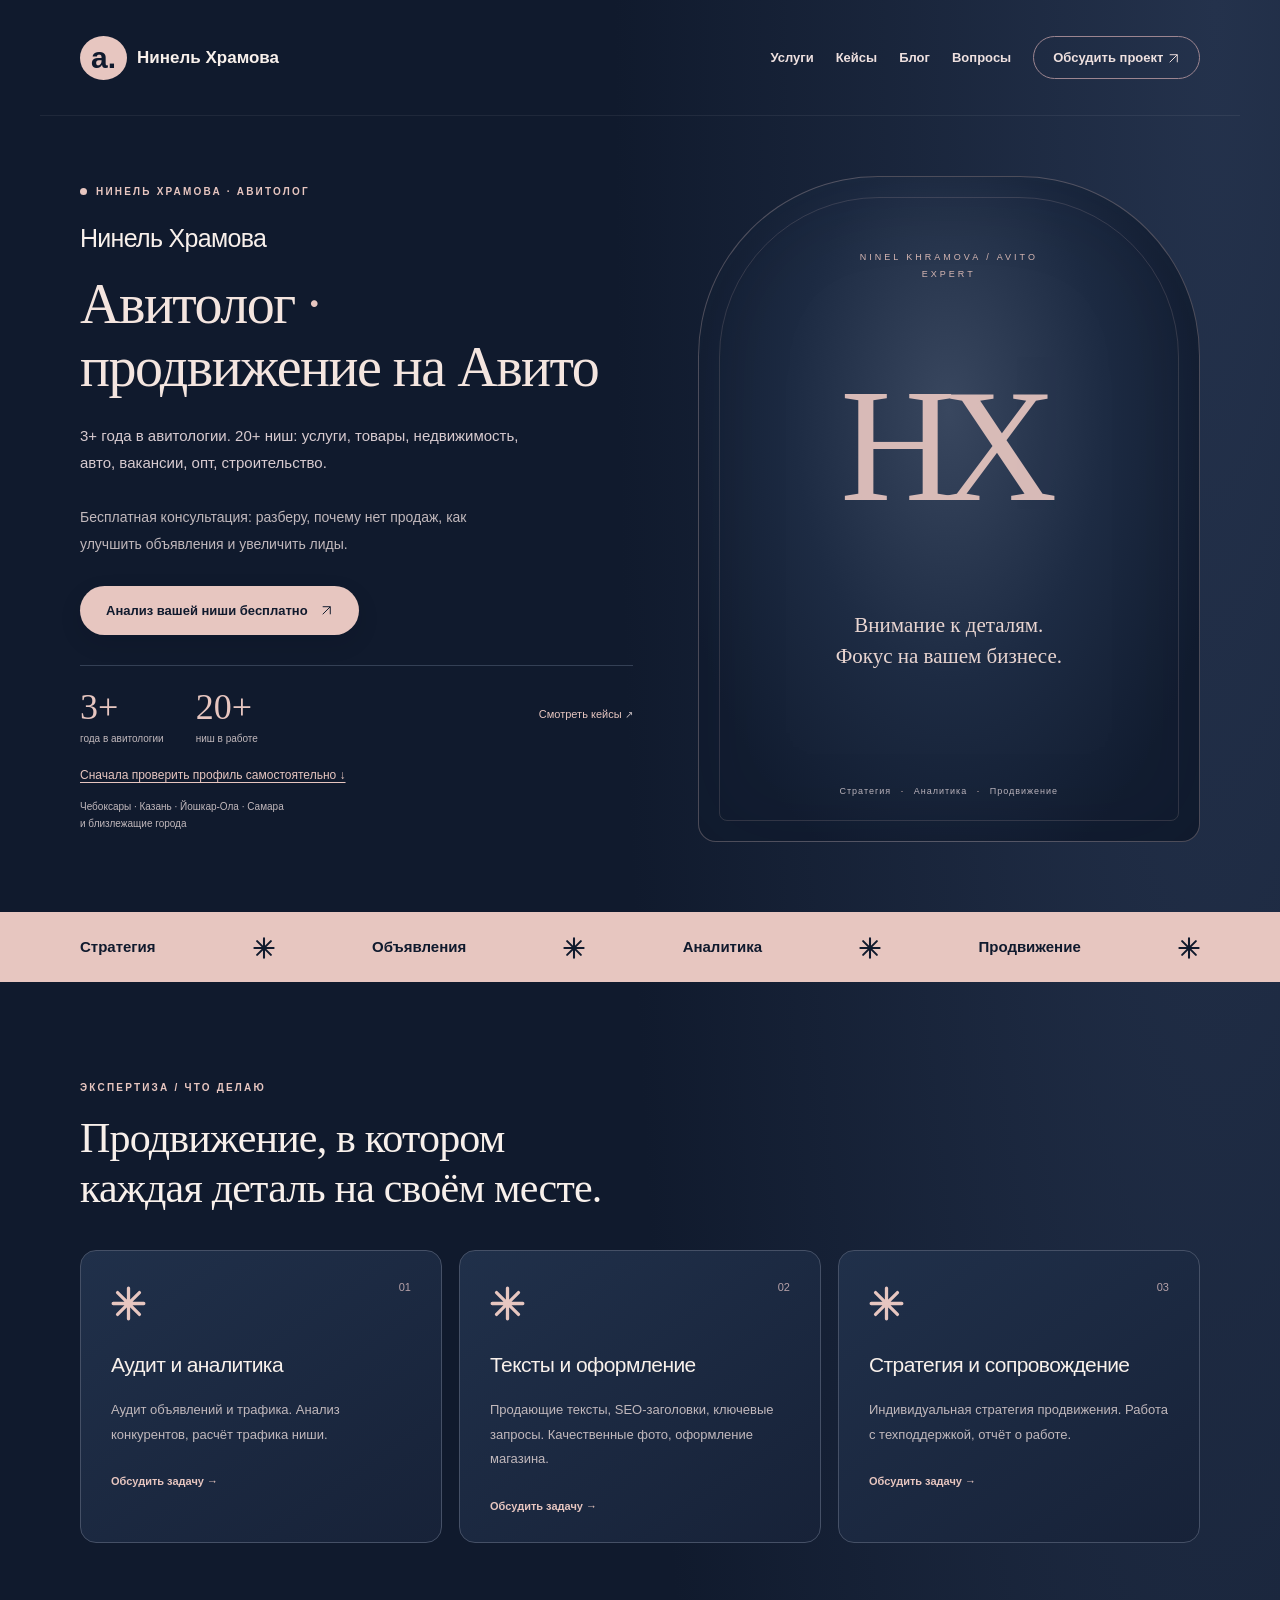
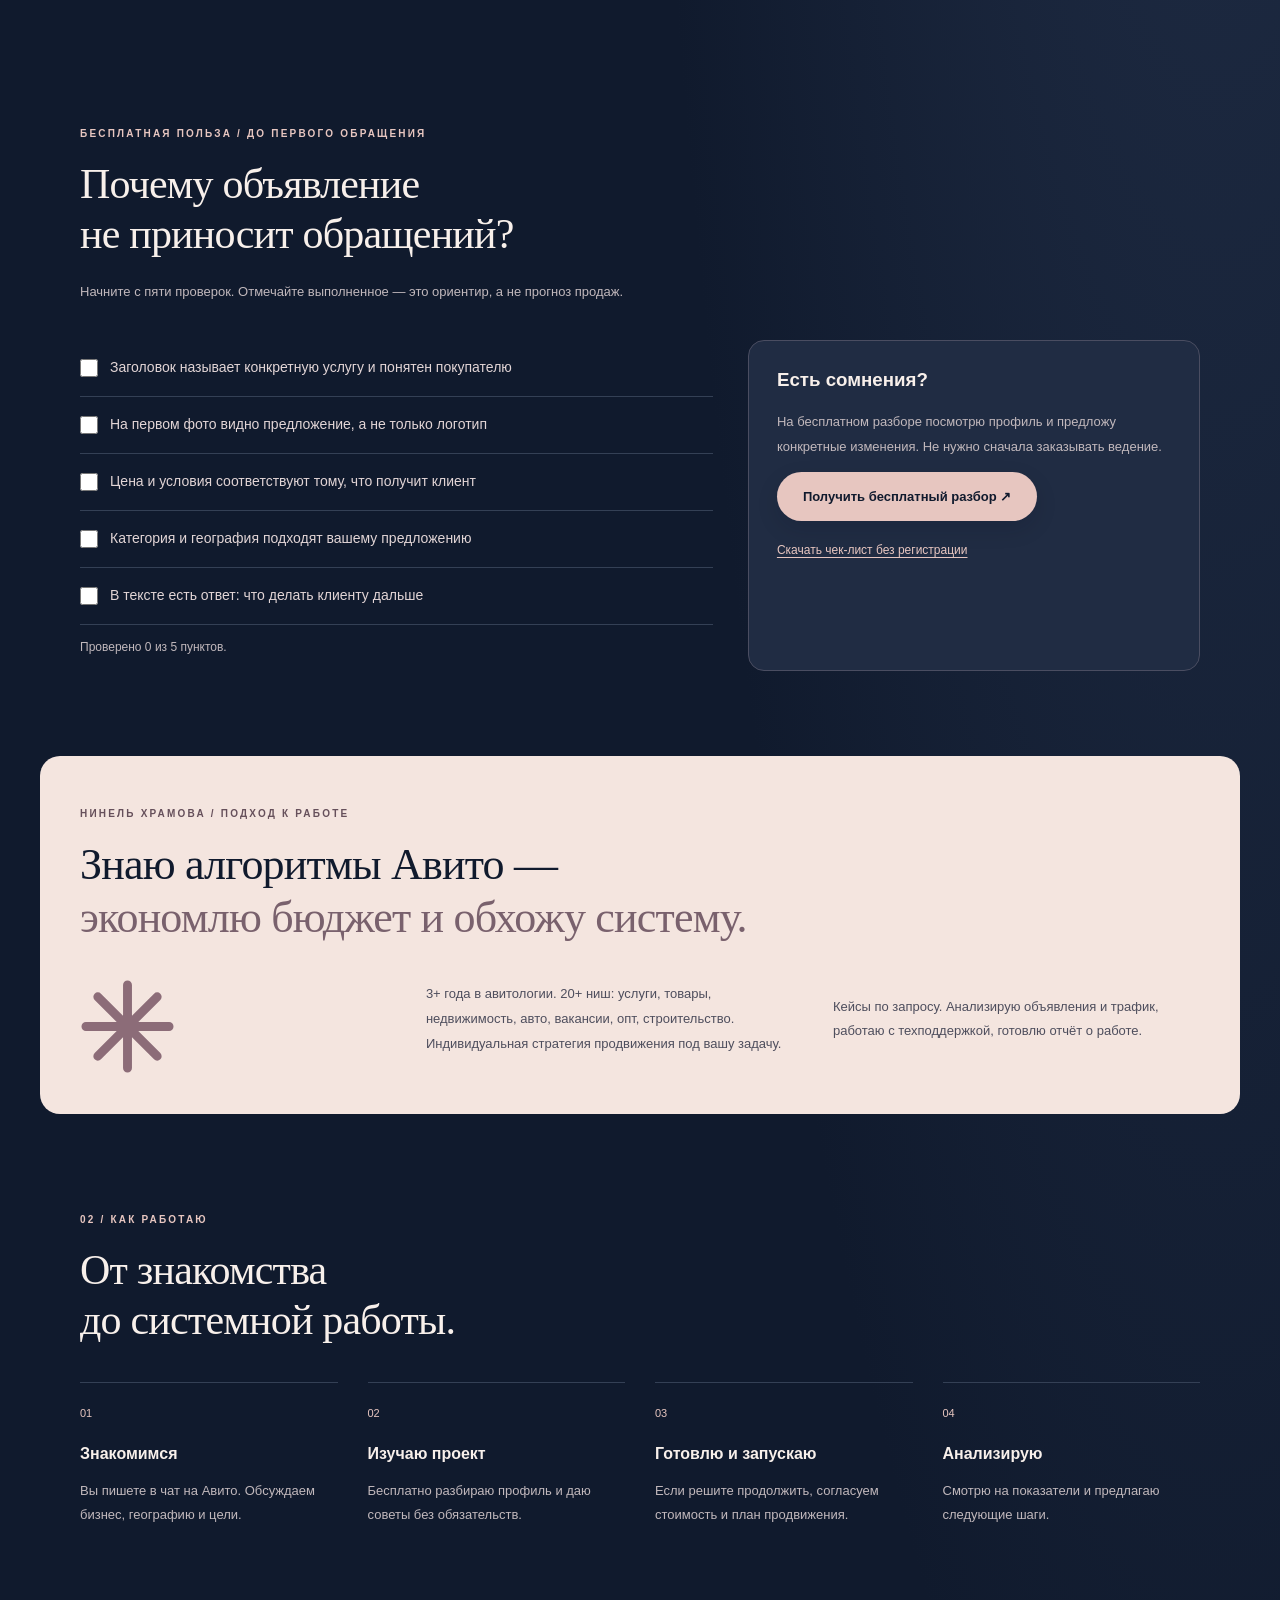
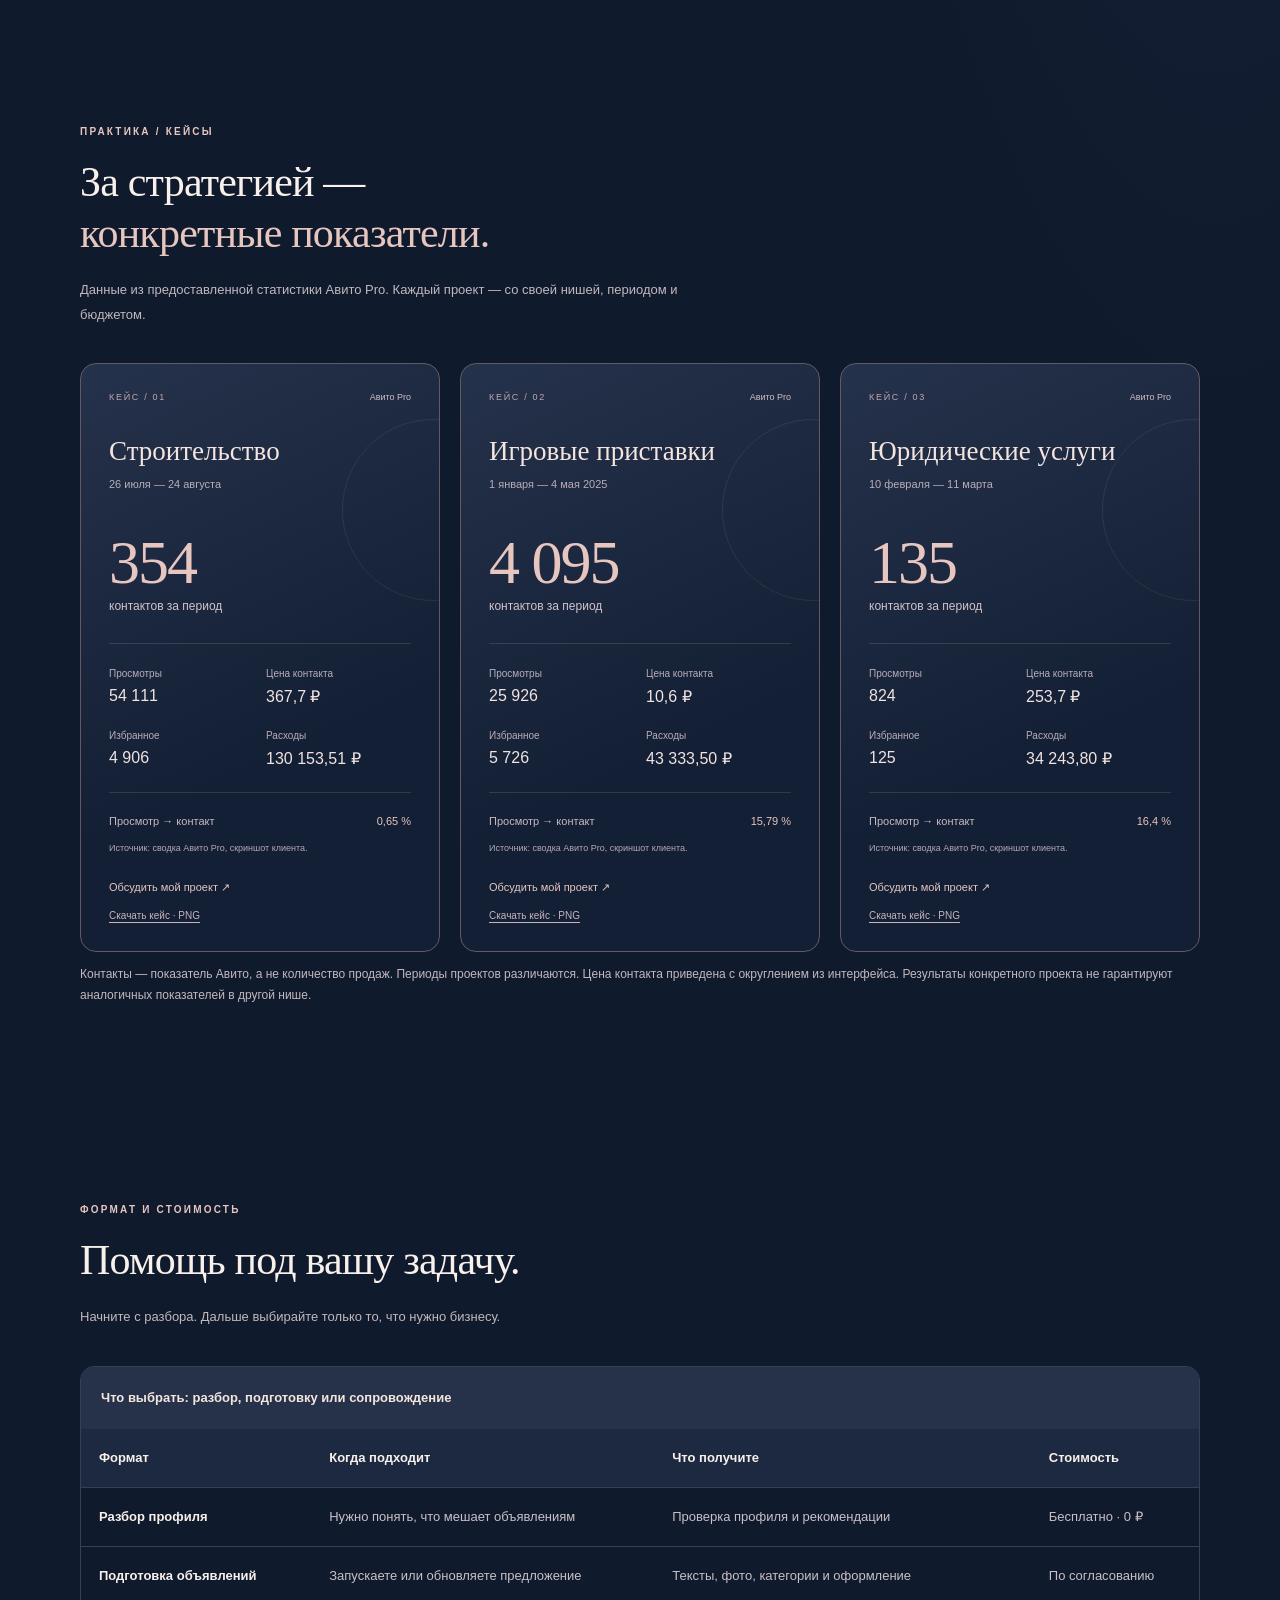
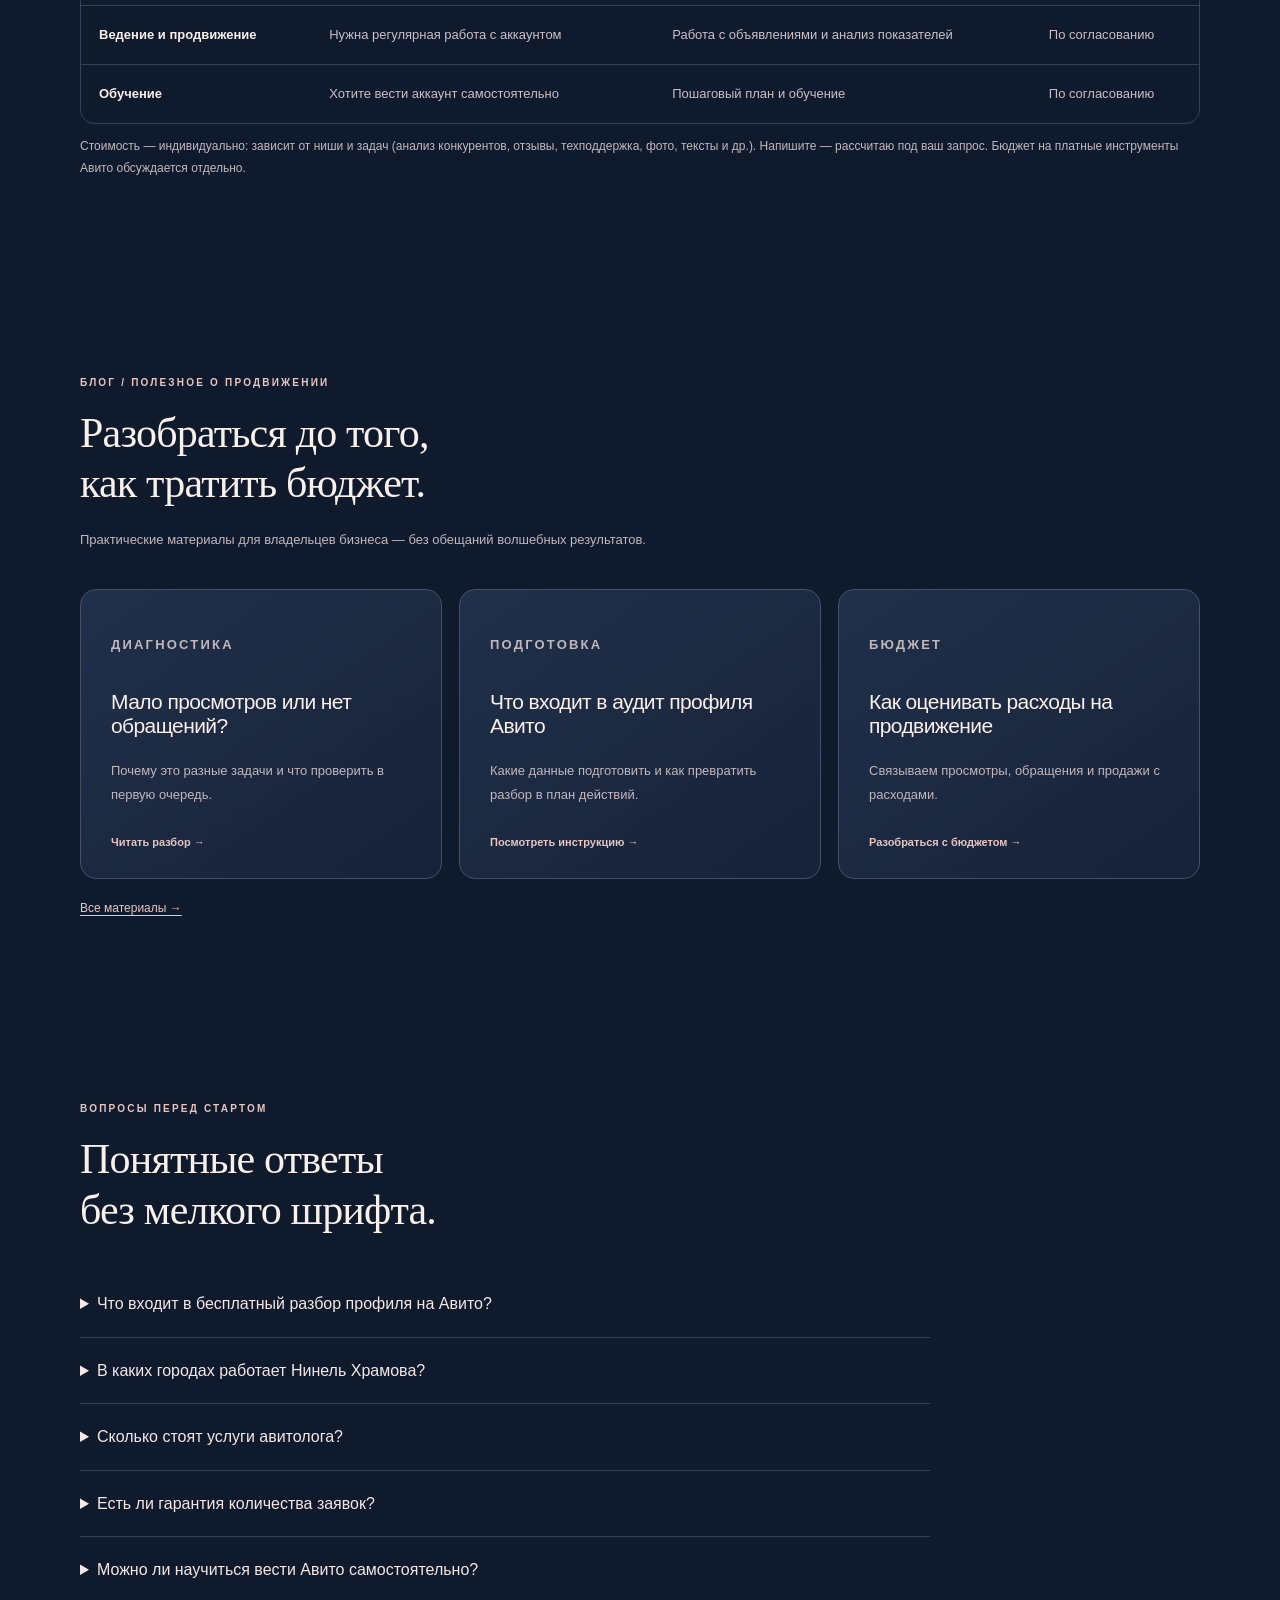
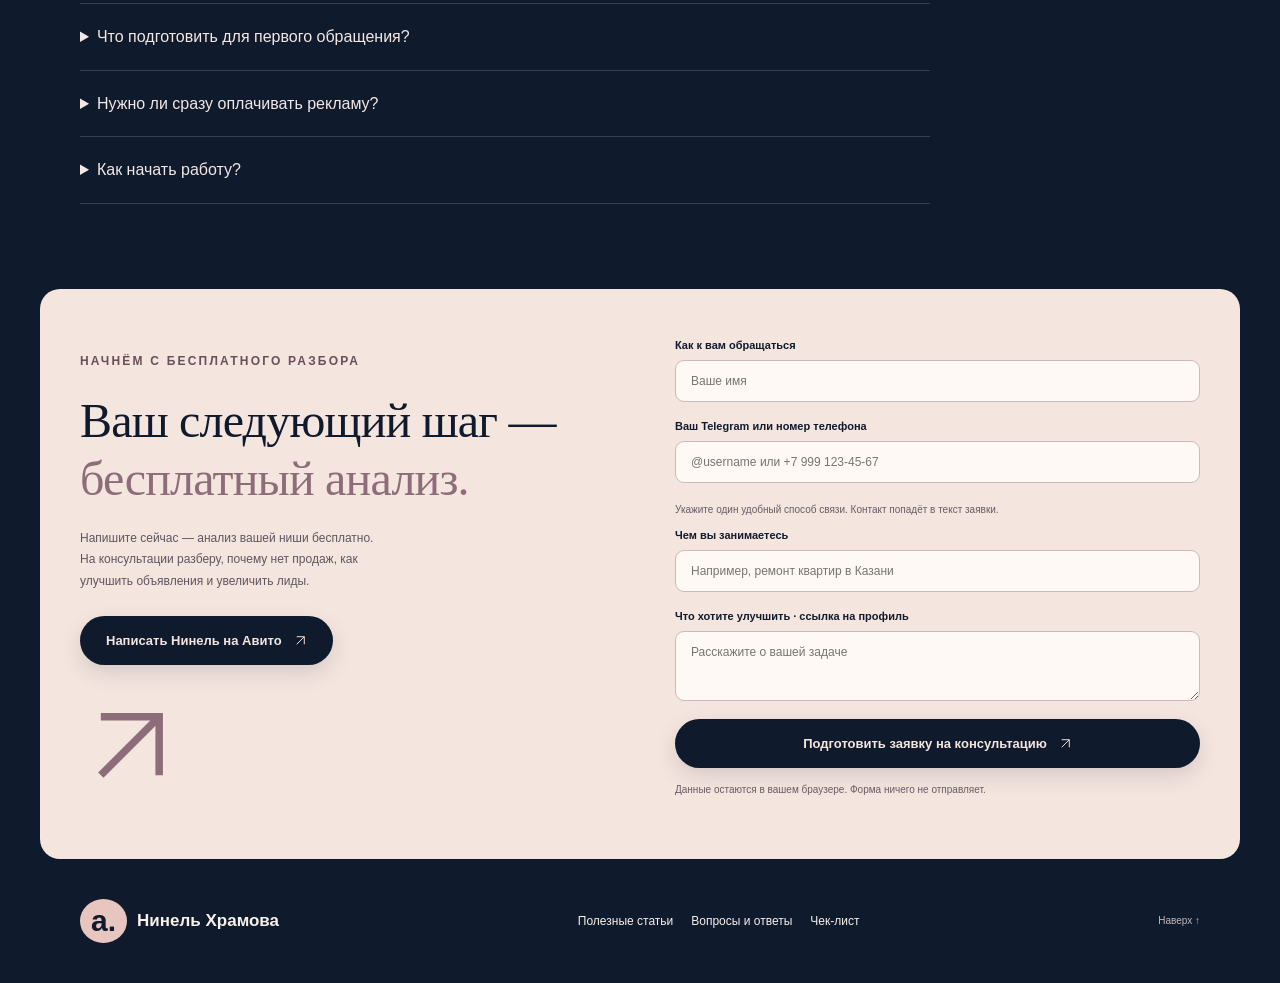
==== commit 556d3016: "Add required Telegram or phone contact to consultation brief" ====
--- a/index.html
+++ b/index.html
@@ -171,7 +171,7 @@
     <section class="about wrap"><p class="eyebrow">Нинель Храмова / подход к работе</p><h2>Знаю алгоритмы Авито —<br><em>экономлю бюджет и обхожу систему.</em></h2><div class="about-bottom"><span class="big-star" aria-hidden="true"><svg class="spark" viewBox="0 0 32 32" aria-hidden="true"><path d="M16 2v28M2 16h28M6 6l20 20M6 26 26 6" fill="none" stroke="currentColor" stroke-width="3" stroke-linecap="round"/></svg></span><p>3+ года в авитологии. 20+ ниш: услуги, товары, недвижимость, авто, вакансии, опт, строительство. Индивидуальная стратегия продвижения под вашу задачу.</p><p>Кейсы по запросу. Анализирую объявления и трафик, работаю с техподдержкой, готовлю отчёт о работе.</p></div></section>
     <section class="section wrap" id="process"><div class="section-title"><p class="eyebrow">02 / Как работаю</p><h2>От знакомства<br>до системной работы.</h2></div><div class="steps"><article><span>01</span><h3>Знакомимся</h3><p>Вы пишете в чат на Авито. Обсуждаем бизнес, географию и цели.</p></article><article><span>02</span><h3>Изучаю проект</h3><p>Бесплатно разбираю профиль и даю советы без обязательств.</p></article><article><span>03</span><h3>Готовлю и запускаю</h3><p>Если решите продолжить, согласуем стоимость и план продвижения.</p></article><article><span>04</span><h3>Анализирую</h3><p>Смотрю на показатели и предлагаю следующие шаги.</p></article></div></section>
 <section class="section wrap cases-section" id="cases"><div class="section-title"><p class="eyebrow">Практика / кейсы</p><h2>За стратегией —<br><em>конкретные показатели.</em></h2><p>Данные из предоставленной статистики Авито Pro. Каждый проект — со своей нишей, периодом и бюджетом.</p></div><div class="case-grid"><article class="case-card"><div class="case-topline"><span>КЕЙС / 01</span><span>Авито Pro</span></div><h3>Строительство</h3><p class="case-period">26 июля — 24 августа</p><div class="case-main"><strong>354</strong><span>контактов за период</span></div><div class="case-metrics"><div><span>Просмотры</span><strong>54 111</strong></div><div><span>Цена контакта</span><strong>367,7 ₽</strong></div><div><span>Избранное</span><strong>4 906</strong></div><div><span>Расходы</span><strong>130 153,51 ₽</strong></div></div><div class="case-conversion"><span>Просмотр → контакт</span><strong>0,65 %</strong></div><p class="case-source">Источник: сводка Авито Pro, скриншот клиента.</p><a href="#contact" class="case-link">Обсудить мой проект ↗</a><a class="case-download" href="/assets/cases/case-01.png" download="ninel-khramova-case-01.png">Скачать кейс · PNG</a></article><article class="case-card"><div class="case-topline"><span>КЕЙС / 02</span><span>Авито Pro</span></div><h3>Игровые приставки</h3><p class="case-period">1 января — 4 мая 2025</p><div class="case-main"><strong>4 095</strong><span>контактов за период</span></div><div class="case-metrics"><div><span>Просмотры</span><strong>25 926</strong></div><div><span>Цена контакта</span><strong>10,6 ₽</strong></div><div><span>Избранное</span><strong>5 726</strong></div><div><span>Расходы</span><strong>43 333,50 ₽</strong></div></div><div class="case-conversion"><span>Просмотр → контакт</span><strong>15,79 %</strong></div><p class="case-source">Источник: сводка Авито Pro, скриншот клиента.</p><a href="#contact" class="case-link">Обсудить мой проект ↗</a><a class="case-download" href="/assets/cases/case-02.png" download="ninel-khramova-case-02.png">Скачать кейс · PNG</a></article><article class="case-card"><div class="case-topline"><span>КЕЙС / 03</span><span>Авито Pro</span></div><h3>Юридические услуги</h3><p class="case-period">10 февраля — 11 марта</p><div class="case-main"><strong>135</strong><span>контактов за период</span></div><div class="case-metrics"><div><span>Просмотры</span><strong>824</strong></div><div><span>Цена контакта</span><strong>253,7 ₽</strong></div><div><span>Избранное</span><strong>125</strong></div><div><span>Расходы</span><strong>34 243,80 ₽</strong></div></div><div class="case-conversion"><span>Просмотр → контакт</span><strong>16,4 %</strong></div><p class="case-source">Источник: сводка Авито Pro, скриншот клиента.</p><a href="#contact" class="case-link">Обсудить мой проект ↗</a><a class="case-download" href="/assets/cases/case-03.png" download="ninel-khramova-case-03.png">Скачать кейс · PNG</a></article></div><p class="section-note">Контакты — показатель Авито, а не количество продаж. Периоды проектов различаются. Цена контакта приведена с округлением из интерфейса. Результаты конкретного проекта не гарантируют аналогичных показателей в другой нише.</p></section><section class="section wrap" id="formats"><div class="section-title"><p class="eyebrow">Формат и стоимость</p><h2>Помощь под вашу задачу.</h2><p>Начните с разбора. Дальше выбирайте только то, что нужно бизнесу.</p></div><div class="table-scroll" tabindex="0" role="region" aria-label="Сравнение форматов работы"><table><caption>Что выбрать: разбор, подготовку или сопровождение</caption><thead><tr><th scope="col">Формат</th><th scope="col">Когда подходит</th><th scope="col">Что получите</th><th scope="col">Стоимость</th></tr></thead><tbody><tr><th scope="row">Разбор профиля</th><td>Нужно понять, что мешает объявлениям</td><td>Проверка профиля и рекомендации</td><td>Бесплатно · 0 ₽</td></tr><tr><th scope="row">Подготовка объявлений</th><td>Запускаете или обновляете предложение</td><td>Тексты, фото, категории и оформление</td><td>По согласованию</td></tr><tr><th scope="row">Ведение и продвижение</th><td>Нужна регулярная работа с аккаунтом</td><td>Работа с объявлениями и анализ показателей</td><td>По согласованию</td></tr><tr><th scope="row">Обучение</th><td>Хотите вести аккаунт самостоятельно</td><td>Пошаговый план и обучение</td><td>По согласованию</td></tr></tbody></table></div><p class="section-note">Стоимость — индивидуально: зависит от ниши и задач (анализ конкурентов, отзывы, техподдержка, фото, тексты и др.). Напишите — рассчитаю под ваш запрос. Бюджет на платные инструменты Авито обсуждается отдельно.</p></section><section class="section wrap" id="knowledge"><div class="section-title"><p class="eyebrow">Блог / полезное о продвижении</p><h2>Разобраться до того,<br>как тратить бюджет.</h2><p>Практические материалы для владельцев бизнеса — без обещаний волшебных результатов.</p></div><div class="cards"><article class="card"><p class="eyebrow">Диагностика</p><h3>Мало просмотров или нет обращений?</h3><p>Почему это разные задачи и что проверить в первую очередь.</p><a href="/blog/pochemu-net-zayavok">Читать разбор →</a></article><article class="card"><p class="eyebrow">Подготовка</p><h3>Что входит в аудит профиля Авито</h3><p>Какие данные подготовить и как превратить разбор в план действий.</p><a href="/blog/audit-profilya-avito">Посмотреть инструкцию →</a></article><article class="card"><p class="eyebrow">Бюджет</p><h3>Как оценивать расходы на продвижение</h3><p>Связываем просмотры, обращения и продажи с расходами.</p><a href="/blog/byudzhet-avito">Разобраться с бюджетом →</a></article></div><a class="text-link secondary-link" href="/blog/">Все материалы →</a></section><section class="section wrap" id="faq"><div class="section-title"><p class="eyebrow">Вопросы перед стартом</p><h2>Понятные ответы<br>без мелкого шрифта.</h2></div><div class="faq-list"><details><summary>Что входит в бесплатный разбор профиля на Авито?</summary><p>Нинель проверяет оформление профиля, тексты объявлений, фото и категории. По итогам вы получаете конкретные рекомендации, что стоит исправить. Разбор бесплатный и не обязывает заказывать сопровождение.</p></details><details><summary>В каких городах работает Нинель Храмова?</summary><p>Нинель работает с бизнесом в Чебоксарах, Казани, Йошкар-Оле, Самаре и близлежащих городах. Географию конкретного проекта можно обсудить в чате на Авито.</p></details><details><summary>Сколько стоят услуги авитолога?</summary><p>Бесплатная консультация и анализ ниши стоят 0 ₽. Дальнейшая стоимость индивидуальна: зависит от ниши и задач — анализа конкурентов, работы с отзывами и техподдержкой, фото, текстов и других работ. Напишите Нинель — она рассчитает стоимость под ваш запрос. Расходы на платное продвижение Авито обсуждаются отдельно.</p></details><details><summary>Есть ли гарантия количества заявок?</summary><p>Фиксированное количество заявок не гарантируется: результат зависит от спроса, конкуренции, предложения и бюджета. В работе анализируются показатели и проверяются гипотезы, а решения принимаются с учётом данных.</p></details><details><summary>Можно ли научиться вести Авито самостоятельно?</summary><p>Да. Нинель обучает самостоятельному ведению аккаунта и помогает составить пошаговый план. Формат и стоимость обучения обсуждаются индивидуально.</p></details><details><summary>Что подготовить для первого обращения?</summary><p>Ссылку на профиль или объявление, описание вашего бизнеса, город и основную задачу. Если есть статистика просмотров и обращений, она поможет точнее разобраться в ситуации. Пароль от аккаунта для первого разбора не нужен.</p></details><details><summary>Нужно ли сразу оплачивать рекламу?</summary><p>Нет. Сначала стоит оценить предложение, профиль и объявления. Необходимость платного продвижения и рекламный бюджет обсуждаются после разбора.</p></details><details><summary>Как начать работу?</summary><p>Напишите Нинель в чате по ссылке на объявление Авито и попросите бесплатный разбор. Обсудите задачу и рекомендации. Если решите продолжить, согласуйте объём работ, стоимость и следующий шаг.</p></details></div></section>
-    <section class="contact wrap" id="contact"><div><p class="eyebrow">Начнём с бесплатного разбора</p><h2>Ваш следующий шаг —<br><em>бесплатный анализ.</em></h2><p>Напишите сейчас — анализ вашей ниши бесплатно. На консультации разберу, почему нет продаж, как улучшить объявления и увеличить лиды.</p><a class="button avito-link" href="https://www.avito.ru/cheboksary/predlozheniya_uslug/avitolog_uslugi_avitologa_avitolog_prodvizhenie_8453155492" target="_blank" rel="noopener noreferrer">Написать Нинель на Авито <svg class="arrow-svg" viewBox="0 0 24 24" aria-hidden="true"><path d="M5 19 19 5M5 5h14v14" fill="none" stroke="currentColor" stroke-width="1.8"/></svg></a><span class="contact-decoration" aria-hidden="true"><svg class="arrow-svg" viewBox="0 0 24 24" aria-hidden="true"><path d="M5 19 19 5M5 5h14v14" fill="none" stroke="currentColor" stroke-width="1.8"/></svg></span></div><form id="brief"><label for="name">Как к вам обращаться</label><input id="name" name="name" autocomplete="name" placeholder="Ваше имя" maxlength="100" required><label for="business">Чем вы занимаетесь</label><input id="business" name="business" placeholder="Например, ремонт квартир в Казани" maxlength="300" required><label for="task">Что хотите улучшить · ссылка на профиль</label><textarea id="task" name="task" rows="3" placeholder="Расскажите о вашей задаче" maxlength="2000" required></textarea><button class="button" type="submit">Подготовить заявку на консультацию <svg class="arrow-svg" viewBox="0 0 24 24" aria-hidden="true"><path d="M5 19 19 5M5 5h14v14" fill="none" stroke="currentColor" stroke-width="1.8"/></svg></button><p class="micro">Данные остаются в вашем браузере. Форма ничего не отправляет.</p><div id="result" hidden role="status"><label for="message">Готовый текст заявки</label><textarea id="message" rows="6" readonly></textarea><button class="copy" type="button" id="copy">Скопировать текст</button><p class="micro">Скопируйте текст и <a class="text-link" href="https://www.avito.ru/cheboksary/predlozheniya_uslug/avitolog_uslugi_avitologa_avitolog_prodvizhenie_8453155492" target="_blank" rel="noopener noreferrer">отправьте Нинель в чате на Авито</a>.</p></div></form></section>
+    <section class="contact wrap" id="contact"><div><p class="eyebrow">Начнём с бесплатного разбора</p><h2>Ваш следующий шаг —<br><em>бесплатный анализ.</em></h2><p>Напишите сейчас — анализ вашей ниши бесплатно. На консультации разберу, почему нет продаж, как улучшить объявления и увеличить лиды.</p><a class="button avito-link" href="https://www.avito.ru/cheboksary/predlozheniya_uslug/avitolog_uslugi_avitologa_avitolog_prodvizhenie_8453155492" target="_blank" rel="noopener noreferrer">Написать Нинель на Авито <svg class="arrow-svg" viewBox="0 0 24 24" aria-hidden="true"><path d="M5 19 19 5M5 5h14v14" fill="none" stroke="currentColor" stroke-width="1.8"/></svg></a><span class="contact-decoration" aria-hidden="true"><svg class="arrow-svg" viewBox="0 0 24 24" aria-hidden="true"><path d="M5 19 19 5M5 5h14v14" fill="none" stroke="currentColor" stroke-width="1.8"/></svg></span></div><form id="brief"><label for="name">Как к вам обращаться</label><input id="name" name="name" autocomplete="name" placeholder="Ваше имя" maxlength="100" required><label for="client-contact">Ваш Telegram или номер телефона</label><input id="client-contact" name="contact" type="text" placeholder="@username или +7 999 123-45-67" maxlength="100" autocapitalize="none" spellcheck="false" aria-describedby="contact-hint" required><p class="micro" id="contact-hint">Укажите один удобный способ связи. Контакт попадёт в текст заявки.</p><label for="business">Чем вы занимаетесь</label><input id="business" name="business" placeholder="Например, ремонт квартир в Казани" maxlength="300" required><label for="task">Что хотите улучшить · ссылка на профиль</label><textarea id="task" name="task" rows="3" placeholder="Расскажите о вашей задаче" maxlength="2000" required></textarea><button class="button" type="submit">Подготовить заявку на консультацию <svg class="arrow-svg" viewBox="0 0 24 24" aria-hidden="true"><path d="M5 19 19 5M5 5h14v14" fill="none" stroke="currentColor" stroke-width="1.8"/></svg></button><p class="micro">Данные остаются в вашем браузере. Форма ничего не отправляет.</p><div id="result" hidden role="status"><label for="message">Готовый текст заявки</label><textarea id="message" rows="6" readonly></textarea><button class="copy" type="button" id="copy">Скопировать текст</button><p class="micro">Скопируйте текст и <a class="text-link" href="https://www.avito.ru/cheboksary/predlozheniya_uslug/avitolog_uslugi_avitologa_avitolog_prodvizhenie_8453155492" target="_blank" rel="noopener noreferrer">отправьте Нинель в чате на Авито</a>.</p></div></form></section>
   </main>
   <footer class="wrap"><a class="brand" href="#home"><span class="mark">а.</span> Нинель Храмова</a><div class="footer-extra"><a href="/blog/">Полезные статьи</a><a href="#faq">Вопросы и ответы</a><a href="/checklist.txt" download>Чек-лист</a></div><a href="#home">Наверх ↑</a></footer>
   <script src="script.js" defer></script>
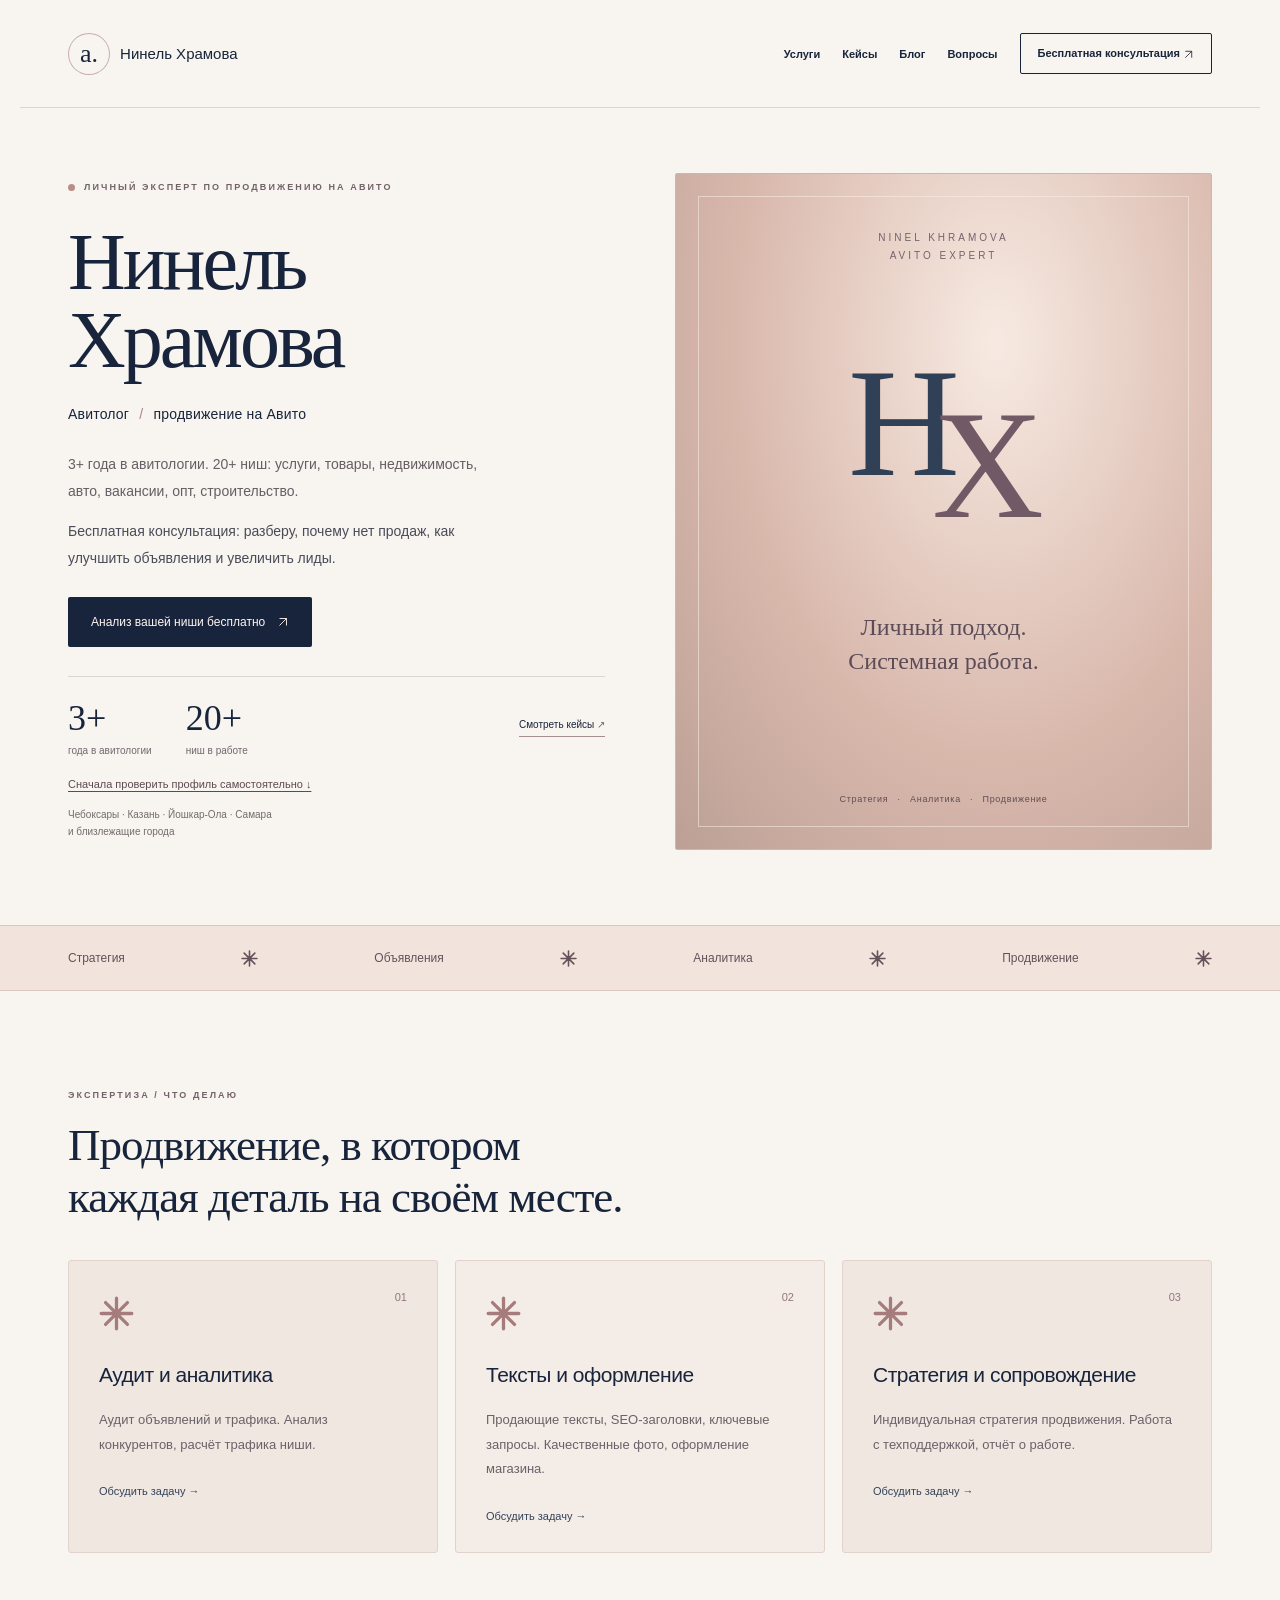
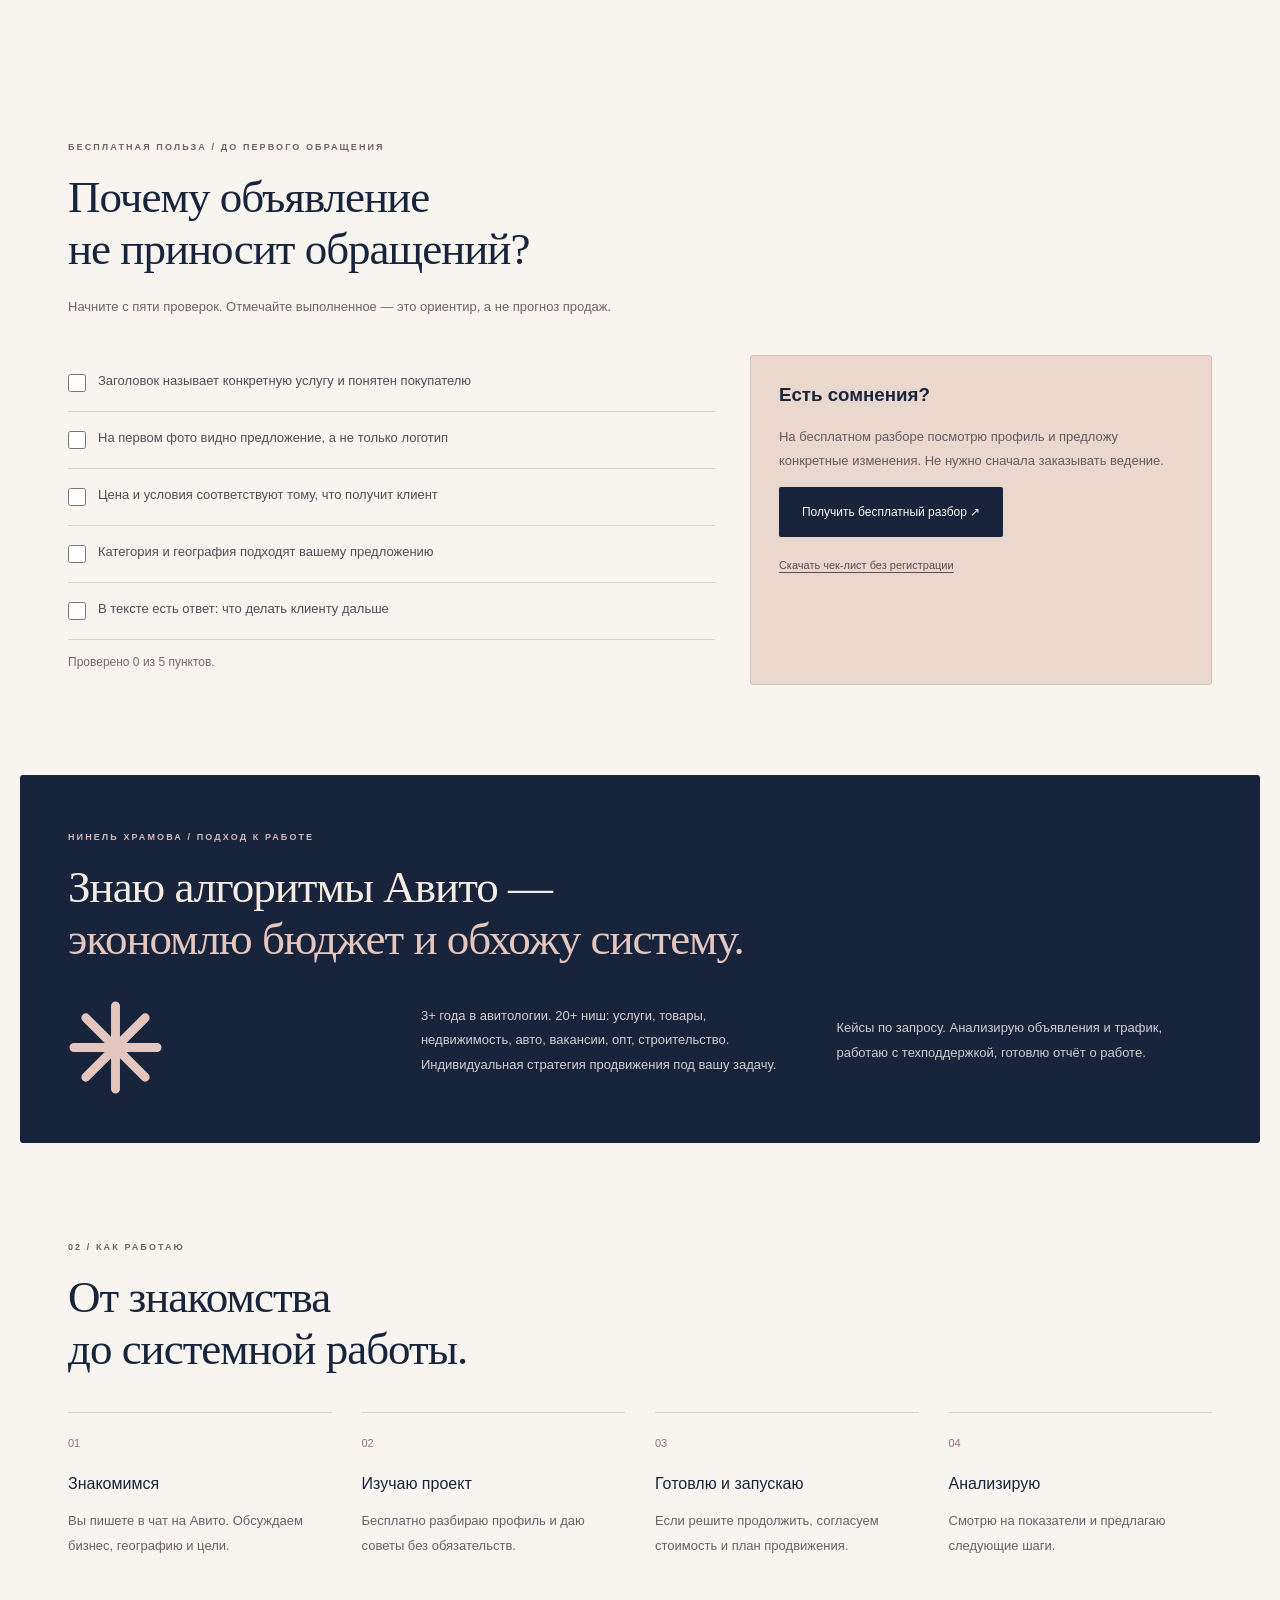
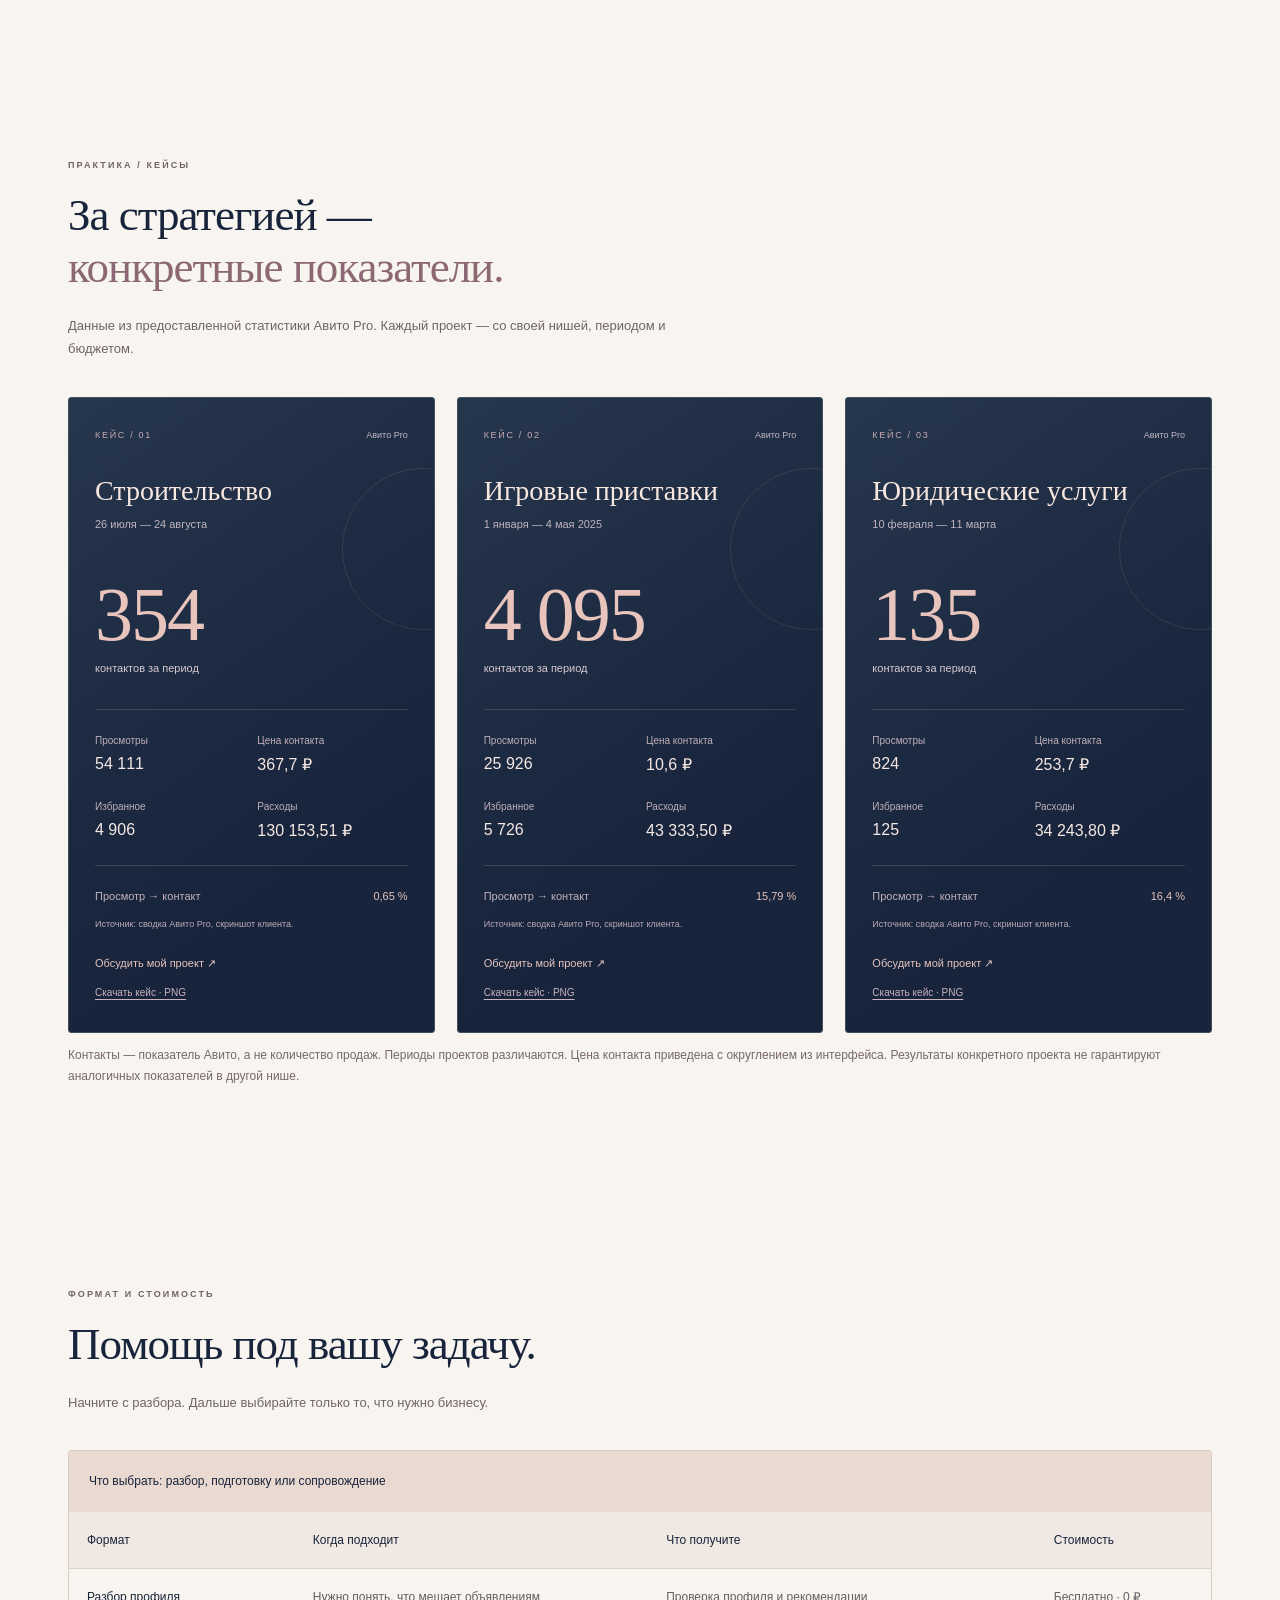
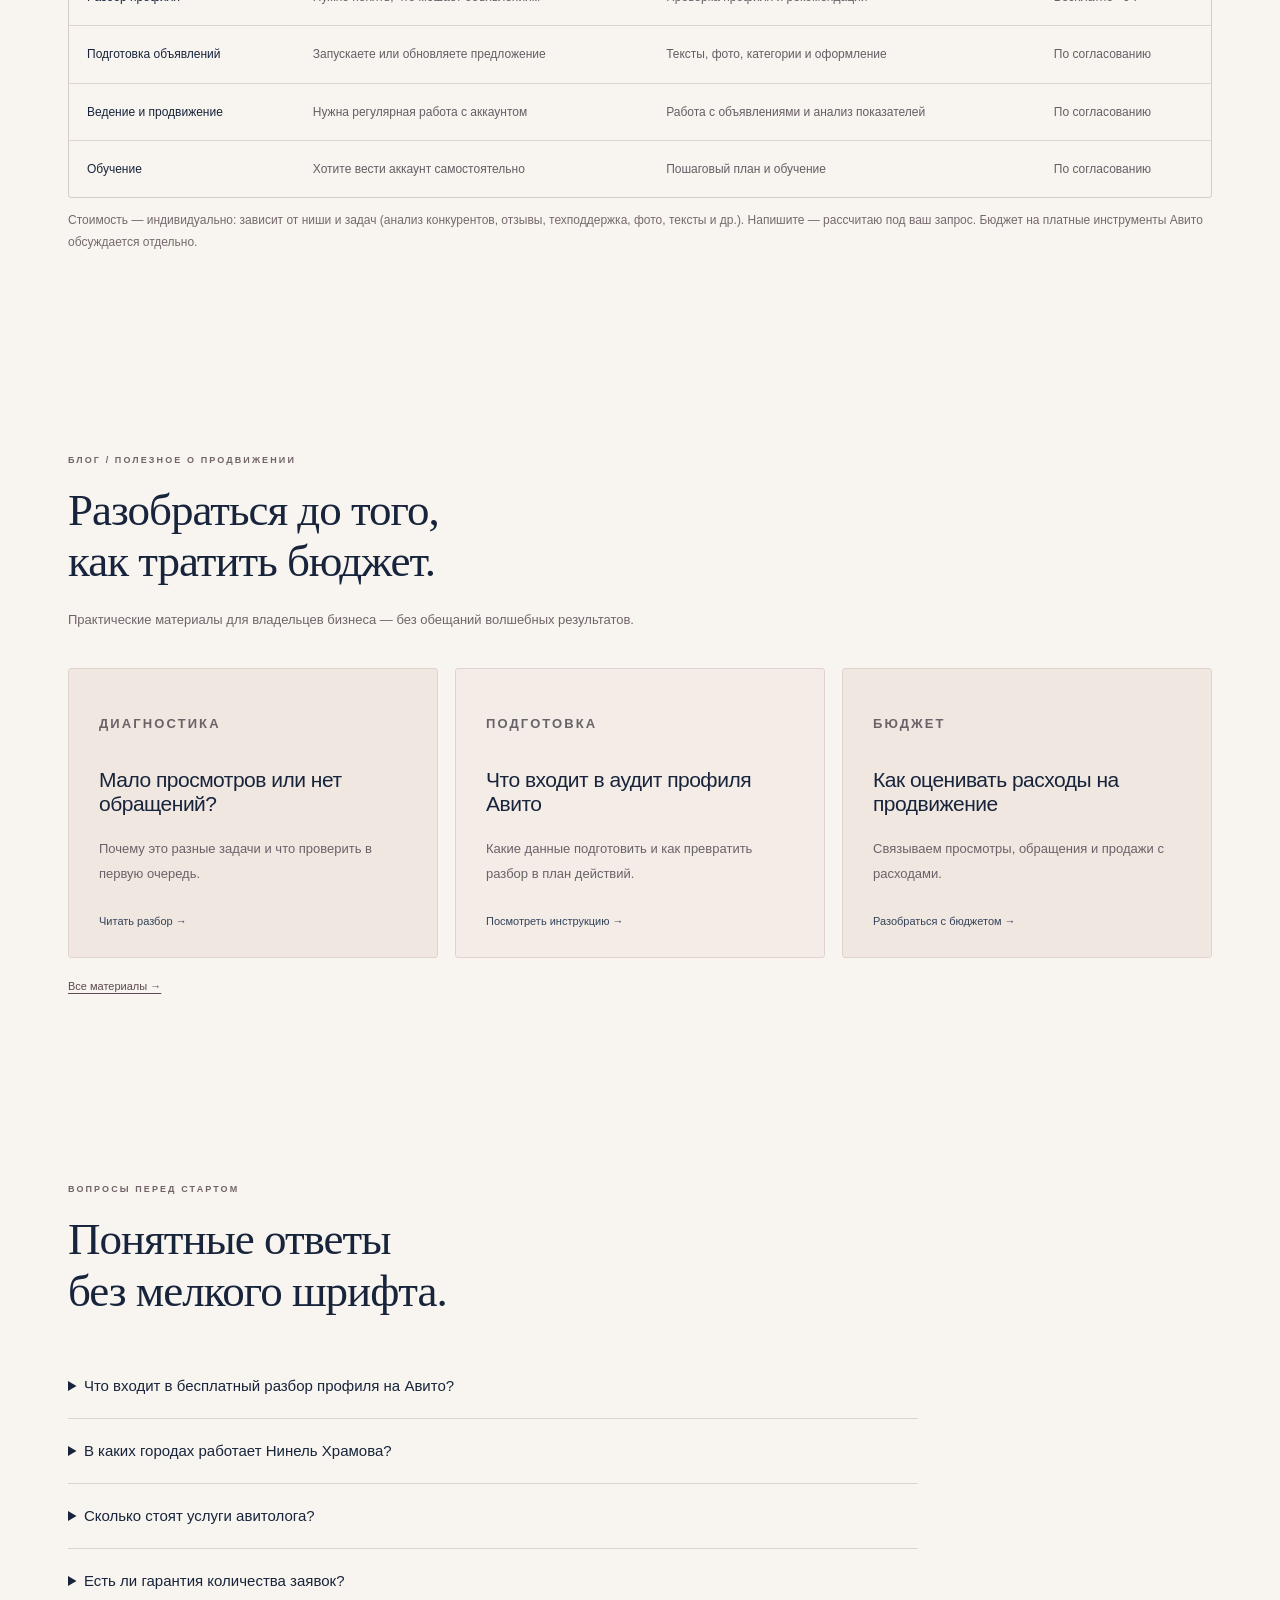
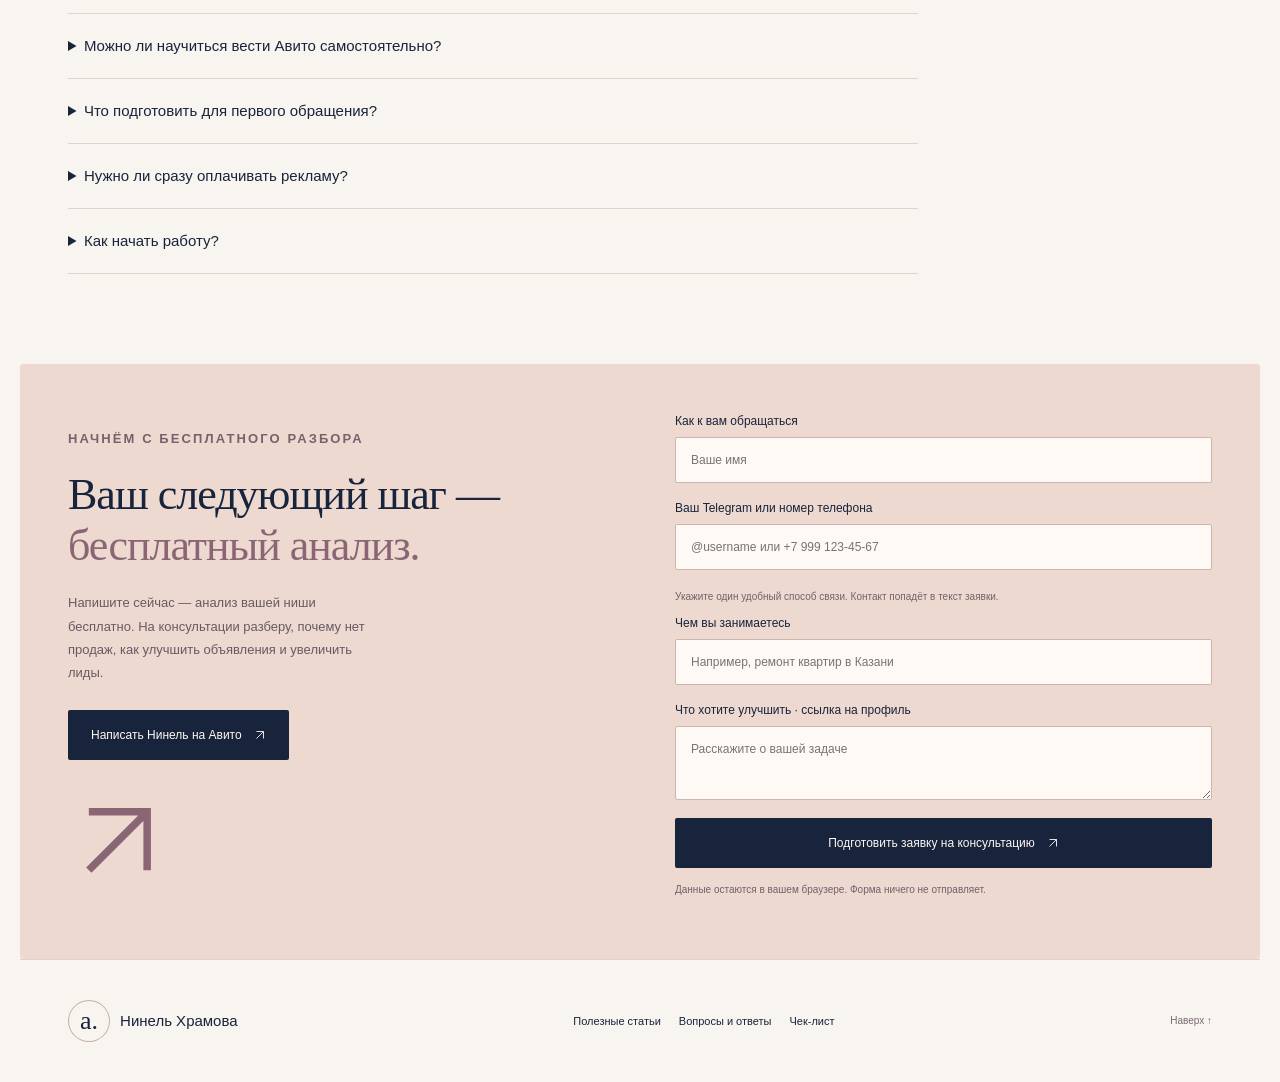
==== commit 9ad42472: "Refine site with warm powder surfaces and editorial navy accents" ====
--- a/index.html
+++ b/index.html
@@ -4,7 +4,7 @@
   <meta charset="utf-8">
   <meta name="viewport" content="width=device-width, initial-scale=1">
   <meta name="description" content="Нинель Храмова — авитолог. 3+ года в авитологии, 20+ ниш. Аудит, тексты, фото и индивидуальная стратегия продвижения на Авито. Анализ ниши бесплатно.">
-  <meta name="theme-color" content="#111b30">
+  <meta name="theme-color" content="#f6ece7">
   <title>Нинель Храмова — авитолог | продвижение на Авито</title>
   <link rel="canonical" href="https://ninel-khramova-avito.vercel.app/">
   <meta property="og:type" content="website">
@@ -160,11 +160,11 @@
 </head>
 <body>
 <a class="skip-link" href="#main">К содержанию</a>
-  <header class="header wrap"><a class="brand" href="#home"><span class="mark">а.</span> Нинель Храмова</a><nav aria-label="Основная навигация"><a href="#services">Услуги</a><a href="#cases">Кейсы</a><a href="/blog/">Блог</a><a href="#faq">Вопросы</a><a class="nav-cta" href="#contact">Обсудить проект <svg class="arrow-svg" viewBox="0 0 24 24" aria-hidden="true"><path d="M5 19 19 5M5 5h14v14" fill="none" stroke="currentColor" stroke-width="1.8"/></svg></a></nav></header>
+  <header class="header wrap"><a class="brand" href="#home"><span class="mark">а.</span> Нинель Храмова</a><nav aria-label="Основная навигация"><a href="#services">Услуги</a><a href="#cases">Кейсы</a><a href="/blog/">Блог</a><a href="#faq">Вопросы</a><a class="nav-cta" href="#contact">Бесплатная консультация <svg class="arrow-svg" viewBox="0 0 24 24" aria-hidden="true"><path d="M5 19 19 5M5 5h14v14" fill="none" stroke="currentColor" stroke-width="1.8"/></svg></a></nav></header>
   <main id="main">
     <section class="hero wrap" id="home">
-      <div class="hero-copy"><p class="eyebrow"><span class="dot"></span> Нинель Храмова · авитолог</p><h1>Нинель Храмова<span>Авитолог <i>·</i><br>продвижение на Авито</span></h1><p class="lead">3+ года в авитологии. 20+ ниш: услуги, товары, недвижимость, авто, вакансии, опт, строительство.</p><p class="hero-offer">Бесплатная консультация: разберу, почему нет продаж, как улучшить объявления и увеличить лиды.</p><a class="button" href="#contact">Анализ вашей ниши бесплатно <svg class="arrow-svg" viewBox="0 0 24 24" aria-hidden="true"><path d="M5 19 19 5M5 5h14v14" fill="none" stroke="currentColor" stroke-width="1.8"/></svg></a><div class="hero-proof"><div><strong>3+</strong><span>года в авитологии</span></div><div><strong>20+</strong><span>ниш в работе</span></div><a href="#cases">Смотреть кейсы <span aria-hidden="true">↗</span></a></div><a class="text-link secondary-link" href="#checklist">Сначала проверить профиль самостоятельно ↓</a><p class="micro">Чебоксары · Казань · Йошкар-Ола · Самара<br>и близлежащие города</p></div>
-      <div class="visual premium-visual" aria-label="Нинель Храмова — стратегия продвижения на Авито"><span class="visual-overline">NINEL KHRAMOVA / AVITO EXPERT</span><div class="monogram" aria-hidden="true">НХ</div><div class="visual-signature"><span>Внимание к деталям.</span><span>Фокус на вашем бизнесе.</span></div><div class="expert-badge">Стратегия <span>·</span> Аналитика <span>·</span> Продвижение</div></div>
+      <div class="hero-copy"><p class="eyebrow"><span class="dot"></span> Личный эксперт по продвижению на Авито</p><h1>Нинель<br>Храмова<span>Авитолог <i>/</i> продвижение на Авито</span></h1><p class="lead">3+ года в авитологии. 20+ ниш: услуги, товары, недвижимость, авто, вакансии, опт, строительство.</p><p class="hero-offer">Бесплатная консультация: разберу, почему нет продаж, как улучшить объявления и увеличить лиды.</p><a class="button" href="#contact">Анализ вашей ниши бесплатно <svg class="arrow-svg" viewBox="0 0 24 24" aria-hidden="true"><path d="M5 19 19 5M5 5h14v14" fill="none" stroke="currentColor" stroke-width="1.8"/></svg></a><div class="hero-proof"><div><strong>3+</strong><span>года в авитологии</span></div><div><strong>20+</strong><span>ниш в работе</span></div><a href="#cases">Смотреть кейсы <span aria-hidden="true">↗</span></a></div><a class="text-link secondary-link" href="#checklist">Сначала проверить профиль самостоятельно ↓</a><p class="micro">Чебоксары · Казань · Йошкар-Ола · Самара<br>и близлежащие города</p></div>
+      <div class="visual premium-visual" aria-label="Нинель Храмова — стратегия продвижения на Авито"><span class="visual-overline">NINEL KHRAMOVA<br>AVITO EXPERT</span><div class="monogram" aria-hidden="true">Н<span>Х</span></div><div class="visual-signature"><span>Личный подход.</span><span>Системная работа.</span></div><div class="expert-badge">Стратегия <span>·</span> Аналитика <span>·</span> Продвижение</div></div>
     </section>
     <div class="ribbon"><div class="wrap">Стратегия <span><svg class="spark" viewBox="0 0 32 32" aria-hidden="true"><path d="M16 2v28M2 16h28M6 6l20 20M6 26 26 6" fill="none" stroke="currentColor" stroke-width="3" stroke-linecap="round"/></svg></span> Объявления <span><svg class="spark" viewBox="0 0 32 32" aria-hidden="true"><path d="M16 2v28M2 16h28M6 6l20 20M6 26 26 6" fill="none" stroke="currentColor" stroke-width="3" stroke-linecap="round"/></svg></span> Аналитика <span><svg class="spark" viewBox="0 0 32 32" aria-hidden="true"><path d="M16 2v28M2 16h28M6 6l20 20M6 26 26 6" fill="none" stroke="currentColor" stroke-width="3" stroke-linecap="round"/></svg></span> Продвижение <span><svg class="spark" viewBox="0 0 32 32" aria-hidden="true"><path d="M16 2v28M2 16h28M6 6l20 20M6 26 26 6" fill="none" stroke="currentColor" stroke-width="3" stroke-linecap="round"/></svg></span></div></div>
     <section class="section wrap" id="services"><div class="section-title"><p class="eyebrow">Экспертиза / что делаю</p><h2>Продвижение, в котором<br>каждая деталь на своём месте.</h2></div><div class="cards"><article class="card"><span class="number">01</span><span class="card-icon" aria-hidden="true"><svg class="spark" viewBox="0 0 32 32" aria-hidden="true"><path d="M16 2v28M2 16h28M6 6l20 20M6 26 26 6" fill="none" stroke="currentColor" stroke-width="3" stroke-linecap="round"/></svg></span><h3>Аудит и аналитика</h3><p>Аудит объявлений и трафика. Анализ конкурентов, расчёт трафика ниши.</p><a href="#contact">Обсудить задачу →</a></article><article class="card"><span class="number">02</span><span class="card-icon" aria-hidden="true"><svg class="spark" viewBox="0 0 32 32" aria-hidden="true"><path d="M16 2v28M2 16h28M6 6l20 20M6 26 26 6" fill="none" stroke="currentColor" stroke-width="3" stroke-linecap="round"/></svg></span><h3>Тексты и оформление</h3><p>Продающие тексты, SEO-заголовки, ключевые запросы. Качественные фото, оформление магазина.</p><a href="#contact">Обсудить задачу →</a></article><article class="card"><span class="number">03</span><span class="card-icon" aria-hidden="true"><svg class="spark" viewBox="0 0 32 32" aria-hidden="true"><path d="M16 2v28M2 16h28M6 6l20 20M6 26 26 6" fill="none" stroke="currentColor" stroke-width="3" stroke-linecap="round"/></svg></span><h3>Стратегия и сопровождение</h3><p>Индивидуальная стратегия продвижения. Работа с техподдержкой, отчёт о работе.</p><a href="#contact">Обсудить задачу →</a></article></div></section><section class="section wrap" id="checklist"><div class="section-title"><p class="eyebrow">Бесплатная польза / до первого обращения</p><h2>Почему объявление<br>не приносит обращений?</h2><p>Начните с пяти проверок. Отмечайте выполненное — это ориентир, а не прогноз продаж.</p></div><div class="checklist-layout"><div class="checklist-items"><label><input type="checkbox"> Заголовок называет конкретную услугу и понятен покупателю</label><label><input type="checkbox"> На первом фото видно предложение, а не только логотип</label><label><input type="checkbox"> Цена и условия соответствуют тому, что получит клиент</label><label><input type="checkbox"> Категория и география подходят вашему предложению</label><label><input type="checkbox"> В тексте есть ответ: что делать клиенту дальше</label><p id="checklist-status" role="status" aria-live="polite">Проверено 0 из 5 пунктов.</p></div><aside class="checklist-aside"><h3>Есть сомнения?</h3><p>На бесплатном разборе посмотрю профиль и предложу конкретные изменения. Не нужно сначала заказывать ведение.</p><a class="button" href="#contact">Получить бесплатный разбор ↗</a><a class="text-link secondary-link" href="/checklist.txt" download>Скачать чек-лист без регистрации</a></aside></div></section>
--- a/styles.css
+++ b/styles.css
@@ -11,12 +11,11 @@
 @media(max-width:800px){.checklist-layout,.blog-grid{grid-template-columns:1fr}.hero h1{font-size:44px;letter-spacing:-2px}.article h1{font-size:34px}.article h2{font-size:24px}.checklist-aside .button{font-size:12px}footer .footer-extra{flex-wrap:wrap}.header nav{gap:0}}
 @media(max-width:360px){.hero h1{font-size:38px}.header .brand{font-size:10px}.nav-cta{padding:10px;font-size:9px}.article h1{font-size:30px}}
 
-/* Midnight navy & powder — shared by the website, cases and journal. */
-:root{--paper:#101a2d;--ink:#f8f0eb;--muted:#c1b8bc;--green:#e7c6c0;--line:#344055;--navy:#101a2d;--navy-soft:#19263d;--powder:#e7c6c0;--powder-light:#f4e5df}
-body{background:radial-gradient(ellipse at 95% 0,#24324c 0,transparent 35%),var(--navy);color:var(--ink)}
-.header{height:116px;border-bottom:1px solid #ffffff10}.brand{font-weight:600}.mark{background:var(--powder);color:var(--navy)}nav{color:#eee0df}.nav-cta{border-color:#9c8590}.nav-cta:hover{background:#e7c6c014}.hero{gap:65px;padding-top:60px;padding-bottom:70px;align-items:center}.eyebrow{color:var(--powder);font-size:10px;letter-spacing:2.2px}.dot{background:var(--powder)}.hero h1{font-size:25px;font-weight:500;letter-spacing:-.7px;line-height:1.4;margin:24px 0}.hero h1>span{display:block;font-family:Georgia,'Times New Roman',serif;font-size:56px;line-height:1.12;letter-spacing:-1.5px;font-weight:400;color:var(--powder-light);margin-top:17px}.hero h1 i{font-style:normal;color:var(--powder)}.hero .lead{font-size:15px;line-height:1.8;color:#d8cbd0}.hero-offer{font-size:14px;line-height:1.9;max-width:440px;color:#c1b8bc;margin-bottom:28px}.button{background:var(--powder);color:var(--navy);font-weight:700;box-shadow:0 8px 22px #060c181f}.button:hover{background:#f5dcd5;color:var(--navy)}.micro{color:var(--muted)}.hero-proof{display:flex;gap:32px;align-items:center;margin:30px 0 22px;border-top:1px solid var(--line);padding-top:20px}.hero-proof>div{display:flex;flex-direction:column;gap:5px}.hero-proof strong{font-family:Georgia,serif;font-size:36px;font-weight:400;color:var(--powder)}.hero-proof span{font-size:10px;color:var(--muted)}.hero-proof a{font-size:11px;line-height:1.6;margin-left:auto;color:var(--powder)}.text-link{color:var(--powder)}.premium-visual{min-height:580px;height:100%;max-height:700px;border:1px solid #e7c6c044;border-radius:180px 180px 18px 18px;background:radial-gradient(ellipse at 50% 35%,#39475f 0,#1d2b43 44%,#121d31 80%);padding:45px 25px;display:flex;flex-direction:column;justify-content:space-between;text-align:center;position:relative;box-shadow:inset 0 0 90px #050b152b}.premium-visual:before{content:'';position:absolute;inset:20px;border:1px solid #e7c6c026;border-radius:160px 160px 8px 8px;pointer-events:none}.visual-overline{position:relative;max-width:210px;font-size:9px;letter-spacing:3px;line-height:1.9;color:#d5b6b2;margin-top:27px}.monogram{font-family:Georgia,serif;font-size:160px;letter-spacing:-14px;line-height:1;color:var(--powder);font-weight:400;opacity:.92;padding-right:14px}.visual-signature{font-family:Georgia,serif;color:#e8d4d0;display:flex;flex-direction:column;font-size:21px;line-height:1.5}.expert-badge{font-size:9px;color:#b9b2bb;letter-spacing:1px;margin-top:30px}.expert-badge span{margin:0 6px;color:var(--powder)}.ribbon{background:var(--powder);color:var(--navy)}.section-title h2,.about h2,.contact h2{font-family:Georgia,'Times New Roman',serif;font-weight:400;line-height:1.2;letter-spacing:-.8px}.section-title h2 em{font-style:normal;color:var(--powder)}.section-title>p:last-child{color:var(--muted);line-height:1.9;max-width:640px}.card,.card:nth-child(2){background:linear-gradient(145deg,#20304a,#172238);border:1px solid #455066}.card-icon,.card a{color:var(--powder)}.card h3{font-weight:500;font-size:21px}.card p,.steps p{color:var(--muted);font-size:13px}.card a:hover{color:#fff}.number{color:#b6a1a8}.about{background:var(--powder-light);color:var(--navy)}.about .eyebrow{color:#66505b}.about h2 em{color:#79616d}.about-bottom p{color:#4e4e5d;font-size:13px}.big-star{color:#8c6c78}.steps span{color:var(--powder)}.checklist-items label{color:#e2d5d6}.checklist-items input{accent-color:var(--powder)}.checklist-aside{background:#202c43;border:1px solid #4a4d61}.checklist-aside p{color:var(--muted)}.checklist-items>p,.section-note{color:var(--muted)}caption{background:#263249;color:var(--powder-light)}thead{background:#1c2940}table th{font-weight:600}table td{color:#c9c0c6}.faq-list summary{color:#f3e8e5;font-weight:500}.faq-list p{color:#c6bdc3}.contact{background:var(--powder-light);color:var(--navy)}.contact .eyebrow{color:#67505c}.contact em,.contact-decoration{color:#8e6d7a}.contact p{color:#5d5661}.contact .button{background:var(--navy);color:var(--powder-light)}.contact .button:hover{background:#2d3b55}.contact input,.contact textarea{background:#fff9f6;border:1px solid #cdb9ba;color:#172238}.contact .micro{color:#655c65}.contact .text-link{color:#4d3546}.copy{border-color:#8e7480;color:var(--navy)}#result{border-color:#cdb9ba}.article p,.article li{color:#c9c0c6}.article h1{font-family:Georgia,serif;font-weight:400;color:var(--powder-light)}.article h2{color:var(--powder-light);font-weight:500}.article-cta{background:#213049;border:1px solid #485269}.article .article-meta{color:var(--muted)}.article a:not(.button){color:var(--powder)}.article .eyebrow{color:var(--powder)}footer p,footer>a:last-child{color:var(--muted)}.skip-link{background:var(--powder);color:var(--navy)}:focus-visible{outline-color:#dfaaa5}
-.case-grid{display:grid;grid-template-columns:repeat(3,minmax(0,1fr));gap:20px}.case-card{position:relative;overflow:hidden;background:linear-gradient(155deg,#25324b,#131f34 65%);padding:28px;border:1px solid #635966;border-radius:16px}.case-card:before{content:'';width:180px;height:180px;border:1px solid #e7c6c018;position:absolute;right:-85px;top:55px;border-radius:50%;pointer-events:none}.case-topline{display:flex;justify-content:space-between;gap:10px;font-size:9px;letter-spacing:1.7px;color:#bea8b0}.case-topline span:last-child{letter-spacing:0;color:#cfbdc4}.case-card h3{font-family:Georgia,serif;font-size:27px;font-weight:400;color:var(--powder-light);margin:34px 0 9px}.case-period{font-size:11px;color:#b8aeb9}.case-main{padding:30px 0;display:flex;flex-direction:column;gap:6px}.case-main strong{font-family:Georgia,serif;font-size:62px;line-height:1;color:var(--powder);font-weight:400;letter-spacing:-2px}.case-main span{font-size:12px;color:#d1c4cc}.case-metrics{display:grid;grid-template-columns:1fr 1fr;gap:24px 12px;padding:24px 0;border-top:1px solid #e7c6c026;border-bottom:1px solid #e7c6c026}.case-metrics div{display:flex;flex-direction:column;gap:8px}.case-metrics span{font-size:10px;color:#b9aeb8}.case-metrics strong{font-size:16px;color:#f1e3e1;font-weight:500;white-space:nowrap}.case-conversion{display:flex;justify-content:space-between;gap:10px;font-size:11px;padding:22px 0 5px;color:#c6b9c3}.case-conversion strong{color:var(--powder);font-weight:500}.case-source{font-size:9px;line-height:1.7;color:#b6a7b5}.case-link{display:block;margin-top:24px;font-size:11px;color:var(--powder)}
-@media(max-width:1000px){.hero{gap:30px}.hero h1>span{font-size:48px}.case-card{padding:22px}.case-metrics strong{font-size:14px}.monogram{font-size:135px}}
-@media(max-width:800px){.header{height:90px}.hero{padding-top:35px;align-items:stretch}.hero h1{font-size:22px}.hero h1>span{font-size:45px;letter-spacing:-1px}.premium-visual{min-height:450px;border-radius:150px 150px 16px 16px}.premium-visual:before{border-radius:140px 140px 8px 8px}.monogram{font-size:130px}.case-grid{grid-template-columns:1fr}.case-card{padding:28px}.case-metrics strong{font-size:19px}.about h2{font-size:32px}.hero-proof{gap:24px}.section-title h2{font-size:34px}.case-main strong{font-size:64px}.contact h2{font-size:36px}.article h1{font-size:34px}}
-@media(max-width:360px){.hero h1>span{font-size:38px}.hero h1{font-size:20px}.hero-proof{gap:18px}.hero-proof strong{font-size:30px}.hero-proof span{font-size:9px}.hero .button{font-size:12px;padding:16px 18px}.expert-badge{letter-spacing:0}.case-card{padding:22px}.case-metrics strong{font-size:16px}}
-.spark{width:1em;height:1em;vertical-align:middle}.case-download{display:inline-block;margin-top:16px;color:#c9b3bd;font-size:10px;text-decoration:underline;text-underline-offset:3px}
+
+/* Editorial powder: warm neutrals, generous spacing, navy accents. */
+:root{--paper:#f8f4ef;--ink:#17243b;--muted:#6c6770;--green:#e5c6bf;--line:#ded4ce;--navy:#17243b;--powder:#e5c6bf;--powder-light:#f2e4dd}
+body{background:var(--paper);color:var(--ink)}.wrap{max-width:1240px;padding-left:48px;padding-right:48px}.header{height:108px;border-bottom:1px solid var(--line)}.brand{font-size:15px;font-weight:500}.mark{background:transparent;border:1px solid #c7afa9;color:var(--navy);font-family:Georgia,serif;font-size:26px;padding:7px 11px}nav{color:var(--navy);font-size:11px}.nav-cta{border-color:var(--navy);border-radius:2px;font-size:11px;padding:13px 17px}.nav-cta:hover{background:var(--navy);color:white}.hero{gap:70px;padding-top:65px;padding-bottom:75px;grid-template-columns:1fr 1fr;align-items:center}.eyebrow{font-size:9px;letter-spacing:2.1px;color:#72636a;font-weight:600}.dot{background:#b88d88}.hero h1{font-family:Georgia,'Times New Roman',serif;font-size:80px;line-height:.98;font-weight:400;letter-spacing:-3px;margin:31px 0 26px}.hero h1>span{display:block;font-family:Manrope,Arial,sans-serif;font-size:14px;font-weight:500;letter-spacing:.2px;line-height:1.6;margin-top:23px;color:var(--navy)}.hero h1 i{font-style:normal;color:#ab8580;margin:0 6px}.hero .lead{font-size:14px;line-height:1.9;color:#665e64;margin-bottom:12px}.hero-offer{font-size:14px;line-height:1.9;max-width:440px;color:#494c58;margin-bottom:25px}.button{border-radius:2px;background:var(--navy);color:#fff7f3;font-weight:500;font-size:12px;padding:18px 23px;box-shadow:none}.button:hover{background:#30435d;color:white}.micro{font-size:10px;color:#756b6e}.hero-proof{display:flex;gap:34px;align-items:center;margin:29px 0 17px;padding-top:20px;border-top:1px solid var(--line)}.hero-proof>div{display:flex;flex-direction:column;gap:6px}.hero-proof strong{font-family:Georgia,serif;font-size:36px;font-weight:400;color:var(--navy)}.hero-proof span{font-size:10px;color:#746770}.hero-proof a{margin-left:auto;font-size:10px;line-height:1.7;border-bottom:1px solid #a68f91;padding-bottom:3px}.text-link{color:#5d4a52}.secondary-link{font-size:11px}.premium-visual{min-height:650px;height:100%;max-height:740px;border:1px solid #cdb6af;border-radius:2px;background:radial-gradient(ellipse at 60% 25%,#f7eae2 0,#d9b8ac 58%,#bca095 100%);padding:45px 28px;display:flex;flex-direction:column;justify-content:space-between;position:relative;box-shadow:none;color:var(--navy);isolation:isolate}.premium-visual:before{content:'';position:absolute;inset:22px;border:1px solid #f9f1e68a;pointer-events:none;z-index:-1}.visual-overline{font-size:10px;letter-spacing:3px;line-height:1.8;color:#75636b;text-align:center;margin-top:10px}.monogram{font-family:Georgia,serif;font-size:155px;letter-spacing:-15px;line-height:1;color:#304057;padding-right:10px;position:relative}.monogram span{color:#715965;position:relative;top:42px;margin-left:-13px}.visual-signature{font-family:Georgia,serif;font-size:24px;line-height:1.4;display:flex;flex-direction:column;text-align:center;color:#5c4c57;margin-top:30px}.expert-badge{font-size:9px;text-align:center;letter-spacing:.7px;color:#604e55;margin-top:35px}.expert-badge span{margin:0 6px}.ribbon{background:var(--powder-light);border-top:1px solid #dbc6bd;border-bottom:1px solid #dbc6bd;color:#66515b}.ribbon .wrap{font-size:12px;font-weight:400}.ribbon span{font-size:17px}.spark{height:1em;width:1em;vertical-align:middle}.section{padding-top:90px;padding-bottom:90px}.section-title h2,.about h2,.contact h2{font-family:Georgia,'Times New Roman',serif;font-weight:400;font-size:45px;letter-spacing:-1px;line-height:1.15}.section-title h2 em{font-style:normal;color:#8b6874}.section-title>p:last-child{color:#70646a;font-size:13px;line-height:1.8;max-width:660px}.card,.card:nth-child(2){background:#f0e7e1;border:1px solid #e1d3cb;border-radius:3px;padding:30px}.card:nth-child(2){background:#f4ece6}.card-icon{color:#a67b7c}.number{color:#92777f}.card h3{font-size:21px;font-weight:500;letter-spacing:-.5px}.card p,.steps p{color:#6a6269;font-size:13px}.card a{color:#33435a;font-size:11px;font-weight:500}.about{border-radius:3px;background:var(--navy);color:#f7ece4;padding-top:48px;padding-bottom:48px}.about .eyebrow{color:#d2b8b8}.about h2 em{color:var(--powder);font-style:normal}.about-bottom p{color:#d4ccd0;font-size:13px}.big-star{color:var(--powder)}.steps span{color:#96747d}.steps h3{font-weight:500}.checklist-items label{font-size:13px;color:#514e58;border-color:var(--line)}.checklist-items input{accent-color:var(--navy)}.checklist-items>p,.section-note{color:#76686e}.checklist-aside{background:#ead7ce;border:1px solid #d9c1b7;border-radius:3px}.checklist-aside p{color:#665b62}.table-scroll{border-color:#d9ccc5;border-radius:3px}table{font-size:12px}caption{background:#ead9d0;font-weight:500;color:var(--navy)}thead{background:#f0e8e2}th,td{border-color:#ded4ce}th{font-weight:500}td{color:#665d65}.faq-list summary{font-size:15px;font-weight:500;color:var(--navy)}.faq-list p{font-size:14px;color:#665d65}.contact{background:#edd9d0;border-radius:3px;color:var(--navy);gap:70px;padding-top:50px;padding-bottom:50px}.contact .eyebrow{color:#7a606b}.contact h2{font-size:44px}.contact em,.contact-decoration{color:#8a6675}.contact p{color:#695965;font-size:13px}.contact .micro{font-size:10px;color:#72616a}.contact input,.contact textarea{background:#fff9f5;border:1px solid #ceb5b2;border-radius:2px;color:var(--navy);padding:15px}.contact .button{color:#fff7f3}.copy{border-color:#8e7280;border-radius:2px;color:var(--navy)}#result{border-color:#c8acaf}form label{font-weight:500;font-size:12px}.article h1{font-family:Georgia,serif;font-weight:400;color:var(--navy);font-size:47px}.article h2{font-family:Georgia,serif;font-weight:400;color:var(--navy)}.article p,.article li{color:#655e65}.article-cta{background:#efdfd7;border-radius:3px}.article .article-meta{color:#807078}.article a:not(.button){color:#805e6c}.article .breadcrumb{font-size:11px}.skip-link{background:var(--navy);color:white}.footer-extra a{font-size:11px}footer{border-top:1px solid var(--line);margin-top:50px}footer p,footer>a:last-child{color:#776a72}:focus-visible{outline-color:#98717b}
+.case-grid{display:grid;grid-template-columns:repeat(3,minmax(0,1fr));gap:22px}.case-card{position:relative;overflow:hidden;background:linear-gradient(145deg,#26364d,#17243b 70%);border:1px solid #3f4d61;border-radius:3px;padding:32px 26px;color:#f7ece4}.case-card:before{content:'';position:absolute;right:-70px;top:70px;border-radius:50%;border:1px solid #e7c6c01c;width:160px;height:160px;pointer-events:none}.case-topline{display:flex;justify-content:space-between;gap:8px;font-size:9px;letter-spacing:1.7px;color:#c8abb5}.case-topline span:last-child{letter-spacing:0;color:#c0b6c2}.case-card h3{font-family:Georgia,serif;font-weight:400;font-size:28px;margin:35px 0 9px;color:#f8e8e0}.case-period{font-size:11px;color:#c1b4c0}.case-main{display:flex;flex-direction:column;gap:10px;padding:35px 0}.case-main strong{font-family:Georgia,serif;font-weight:400;color:#e8c4bd;font-size:76px;line-height:1;letter-spacing:-2px}.case-main span{font-size:11px;color:#d7c9d0}.case-metrics{display:grid;grid-template-columns:1fr 1fr;gap:27px 12px;padding:25px 0;border-top:1px solid #e7c6c02c;border-bottom:1px solid #e7c6c02c}.case-metrics div{display:flex;flex-direction:column;gap:9px}.case-metrics span{font-size:10px;color:#c0aeba}.case-metrics strong{font-size:16px;font-weight:400;white-space:nowrap;color:#f6e8e4}.case-conversion{display:flex;justify-content:space-between;gap:10px;font-size:11px;padding:24px 0 6px;color:#c4b2be}.case-conversion strong{color:#e8c4bd;font-weight:400}.case-source{font-size:9px;line-height:1.7;color:#bbaab8}.case-link{display:block;font-size:11px;color:#e8c4bd;margin-top:25px}.case-download{display:inline-block;font-size:10px;color:#c9b3bd;text-decoration:underline;text-underline-offset:3px;margin-top:17px}
+@media(max-width:1050px){.hero{gap:40px}.hero h1{font-size:68px}.case-card{padding:26px 20px}.case-card h3{font-size:24px}.case-metrics strong{font-size:14px}}
+@media(max-width:800px){.wrap{padding-left:24px;padding-right:24px}.header{height:85px}.hero{grid-template-columns:1fr;padding-top:35px;padding-bottom:45px;gap:35px}.hero h1{font-size:66px;letter-spacing:-2px}.hero h1>span{font-size:13px}.premium-visual{height:520px;min-height:520px;padding:35px 24px;grid-row:2}.monogram{font-size:130px}.visual-signature{font-size:23px}.section{padding-top:58px;padding-bottom:58px}.section-title h2,.about h2{font-size:35px}.about{margin:0 16px;padding:32px}.contact{margin:0 16px;padding:30px;gap:25px}.contact h2{font-size:35px}.case-grid{grid-template-columns:1fr}.case-card{padding:32px}.case-main strong{font-size:80px}.case-card h3{font-size:32px}.case-metrics strong{font-size:20px}.article h1{font-size:35px}.ribbon .wrap{font-size:10px}.ribbon span{font-size:13px}.hero-proof{gap:30px}.nav-cta{font-size:10px;padding:11px 13px}.header .brand{font-size:12px}}
+@media(max-width:360px){.hero h1{font-size:57px}.hero h1>span{font-size:12px}.hero-proof{gap:18px}.hero-proof strong{font-size:31px}.hero-proof span{font-size:9px}.hero .button{font-size:11px;padding:17px}.case-card{padding:24px}.case-metrics strong{font-size:17px}.case-main strong{font-size:70px}.header .brand{font-size:10px}.nav-cta{font-size:9px;padding:10px}.header .mark{font-size:22px;padding:5px 8px}.ribbon .wrap{font-size:9px;gap:4px}.ribbon span{font-size:11px}}
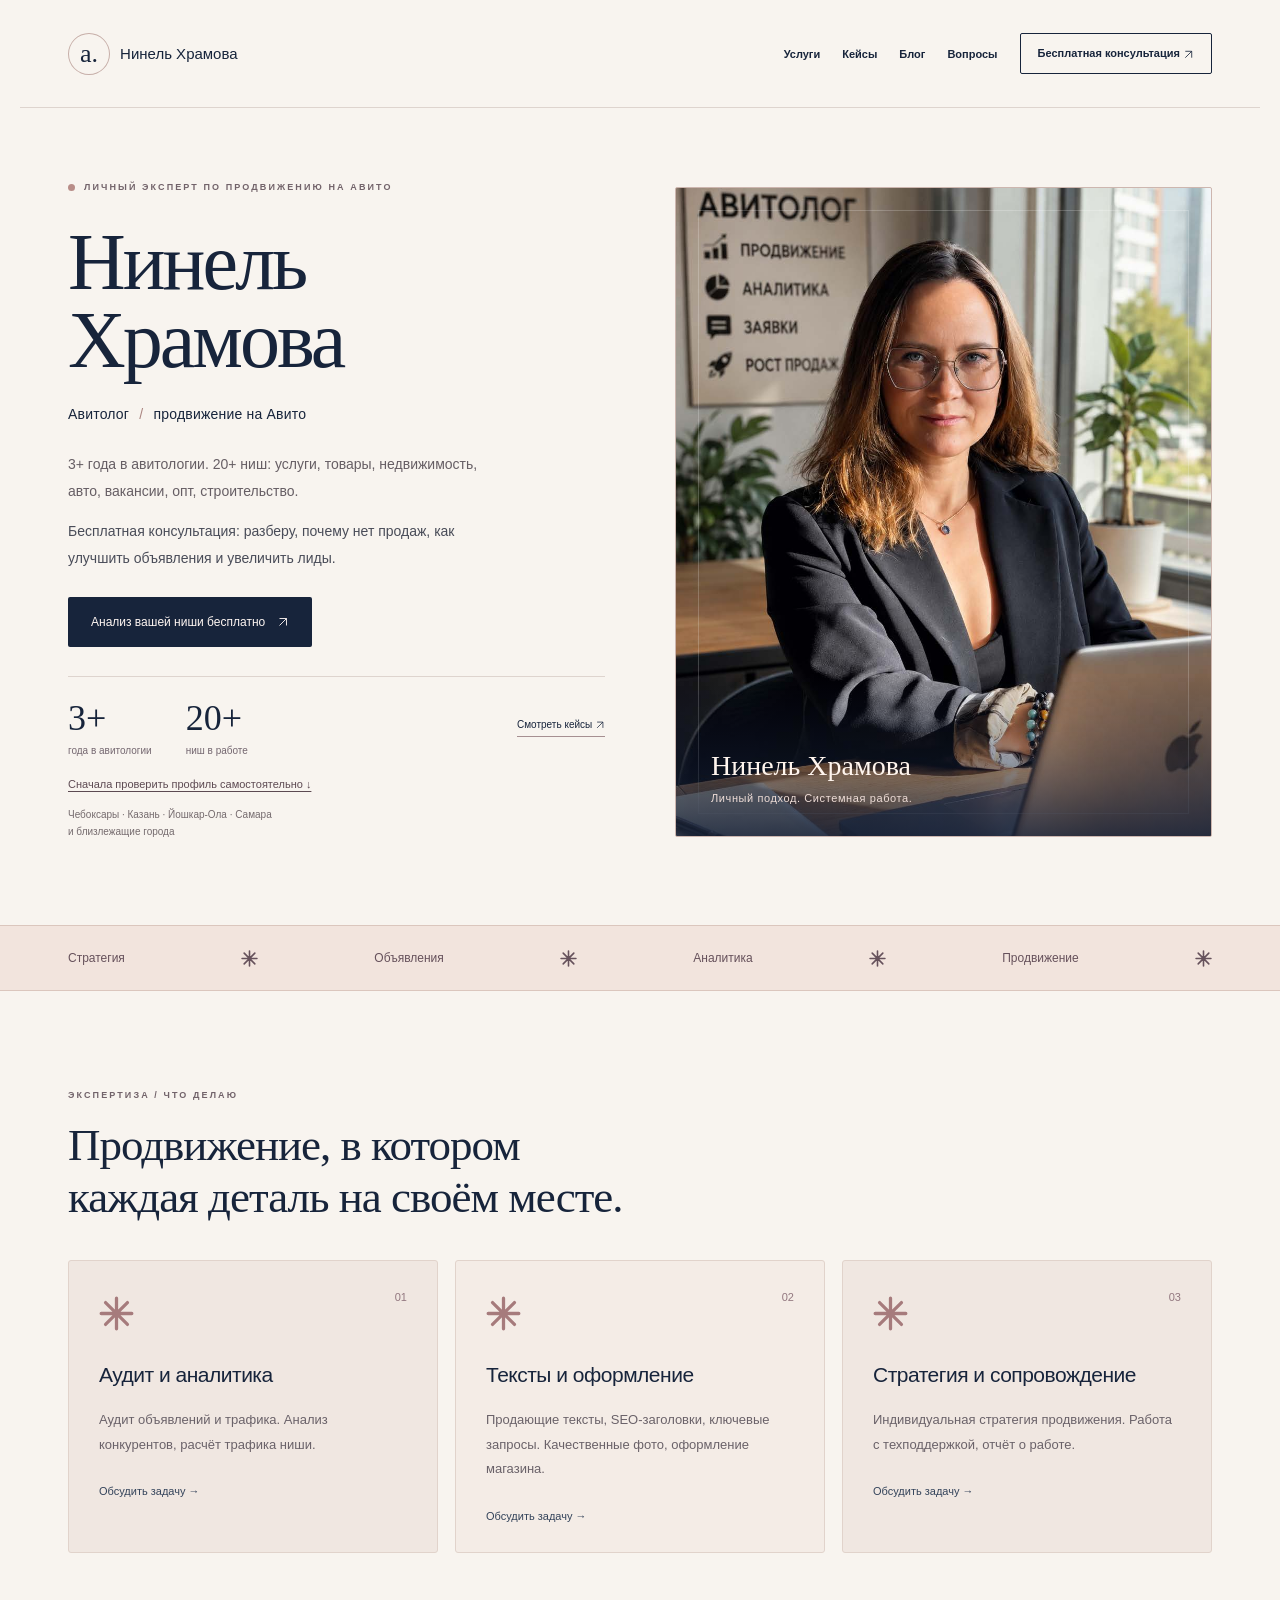
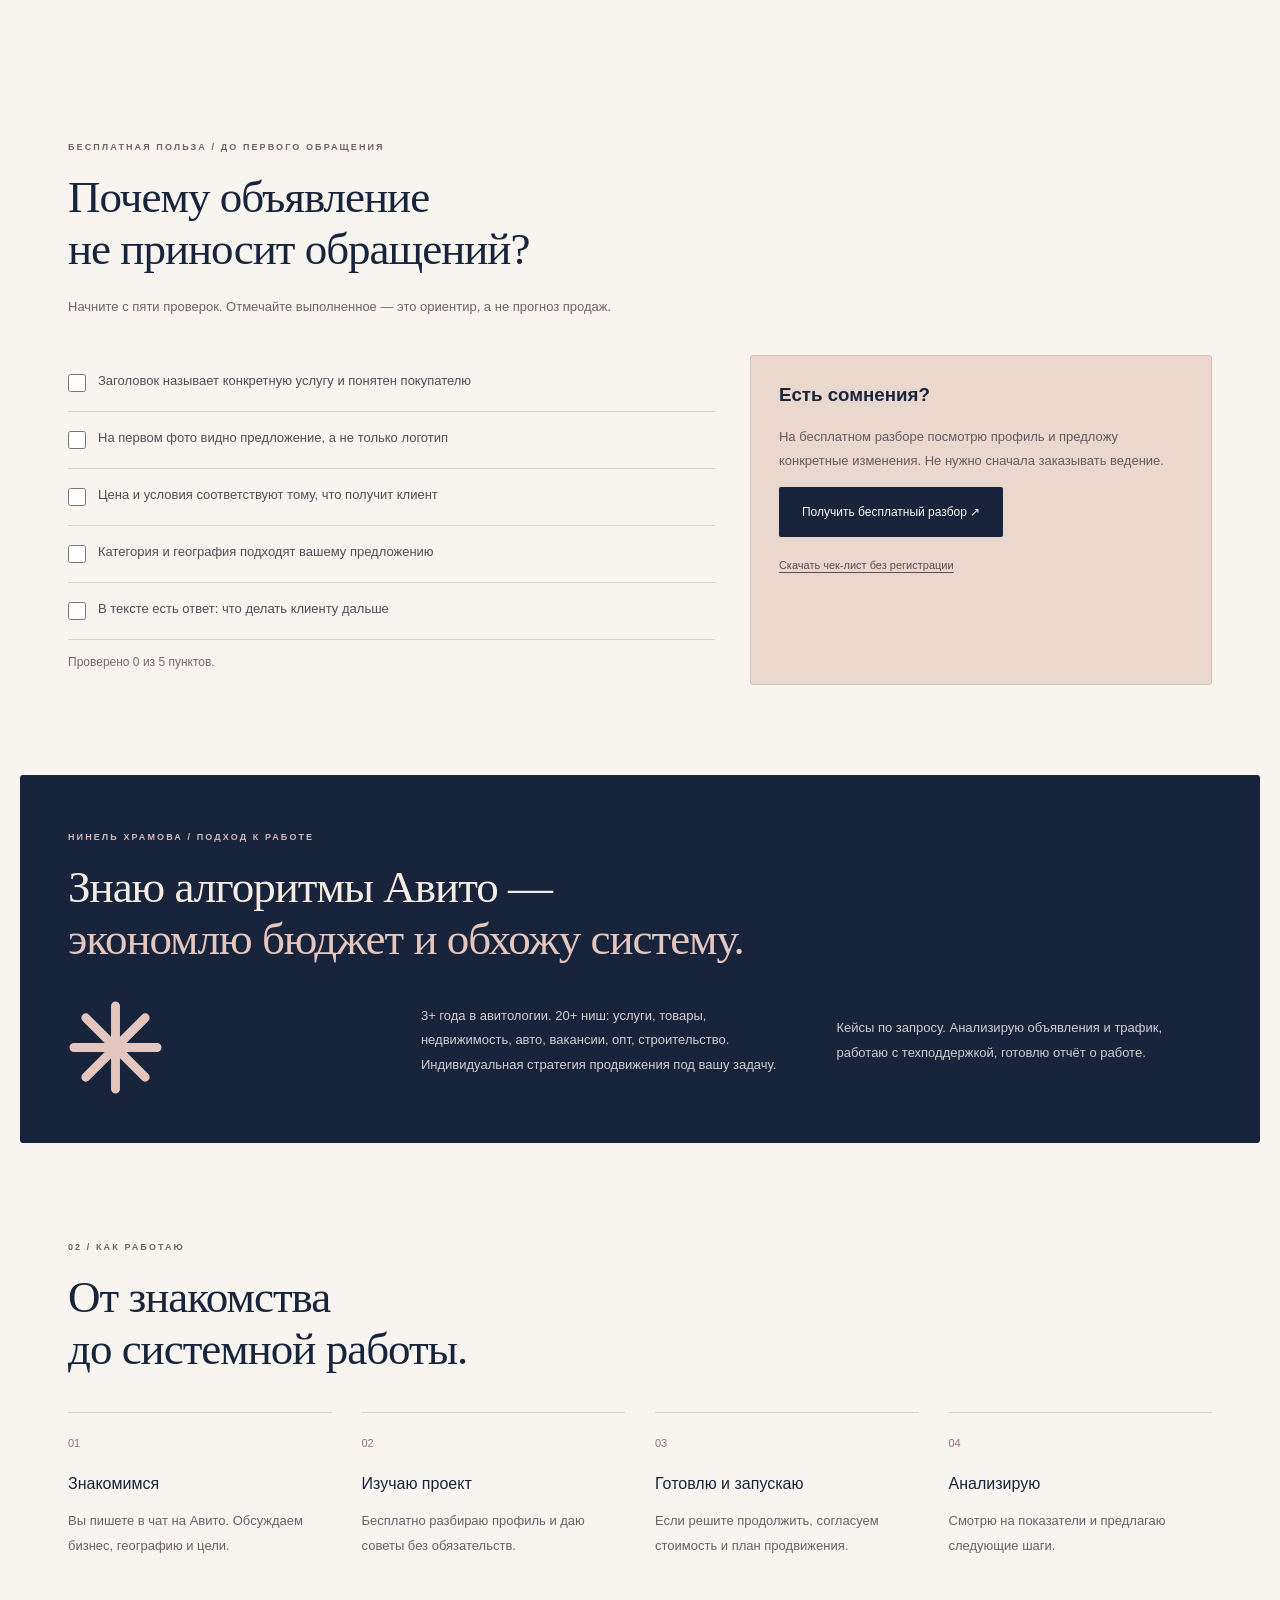
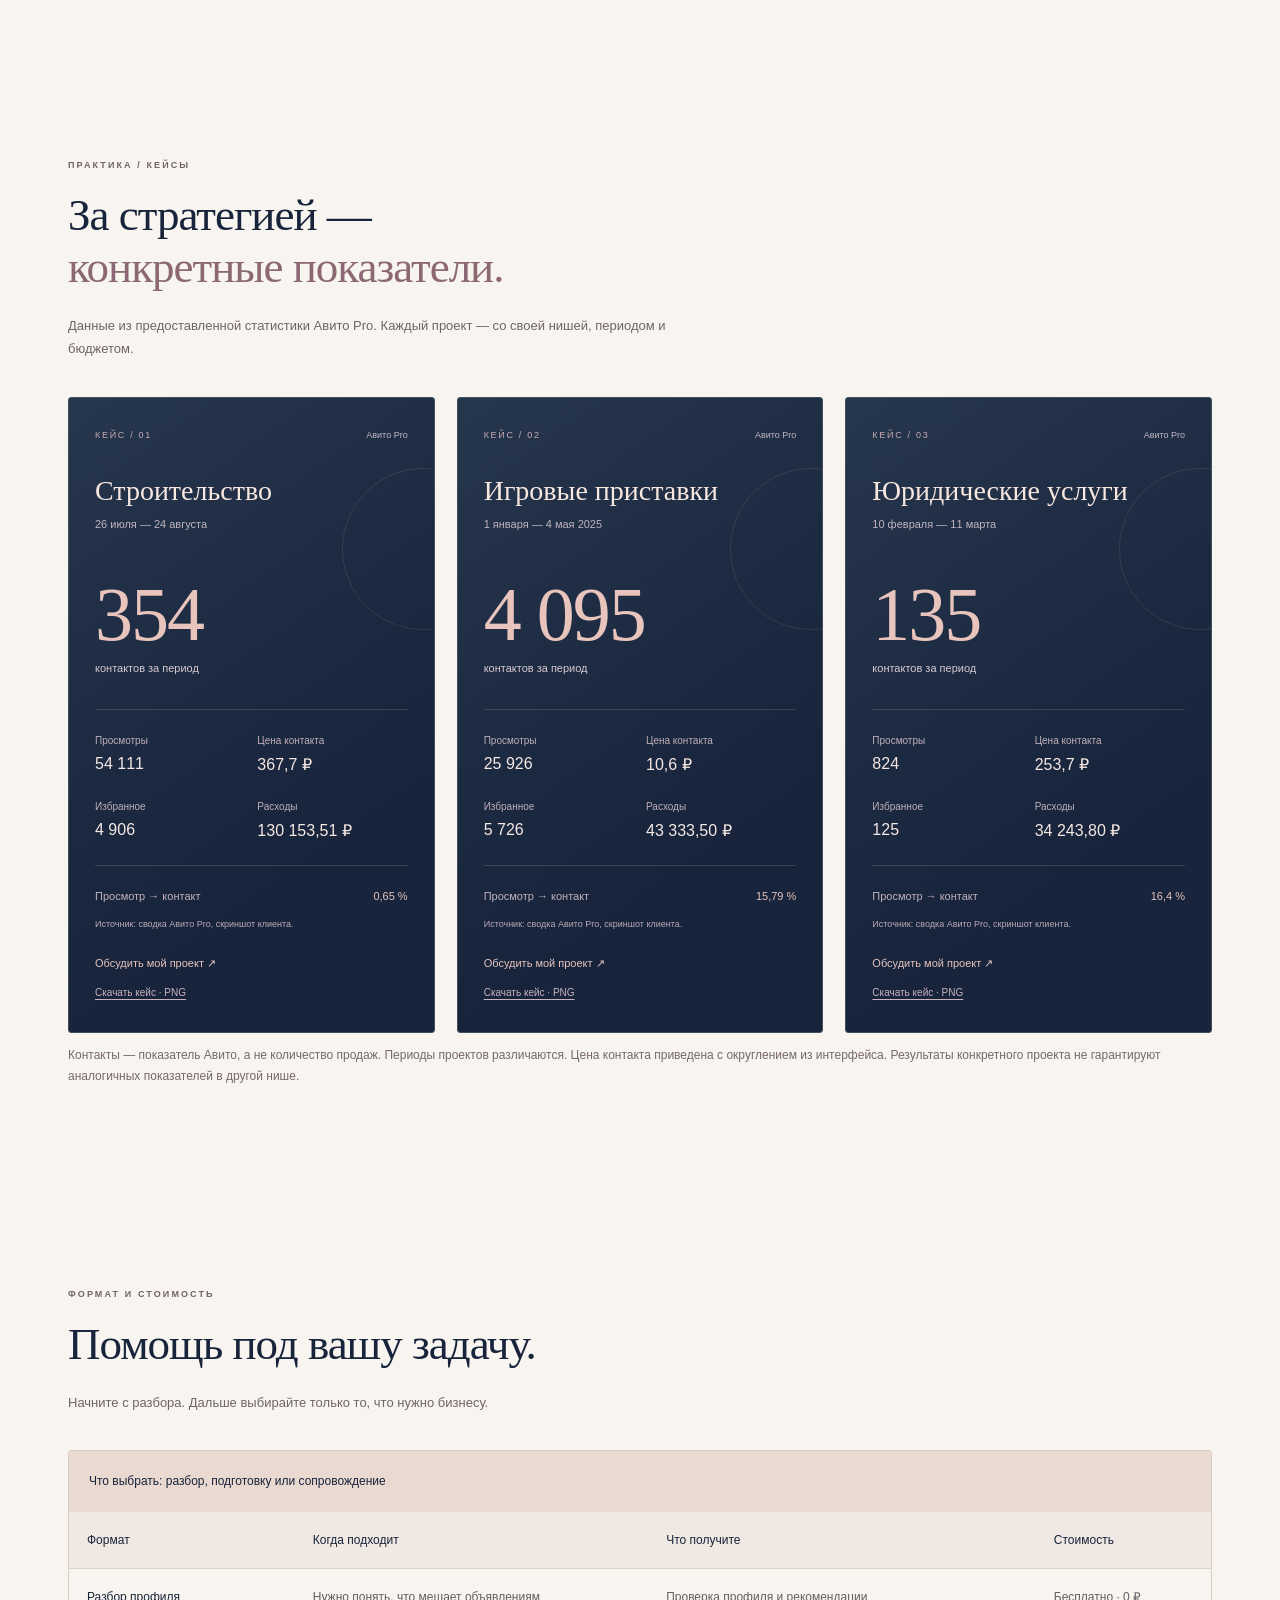
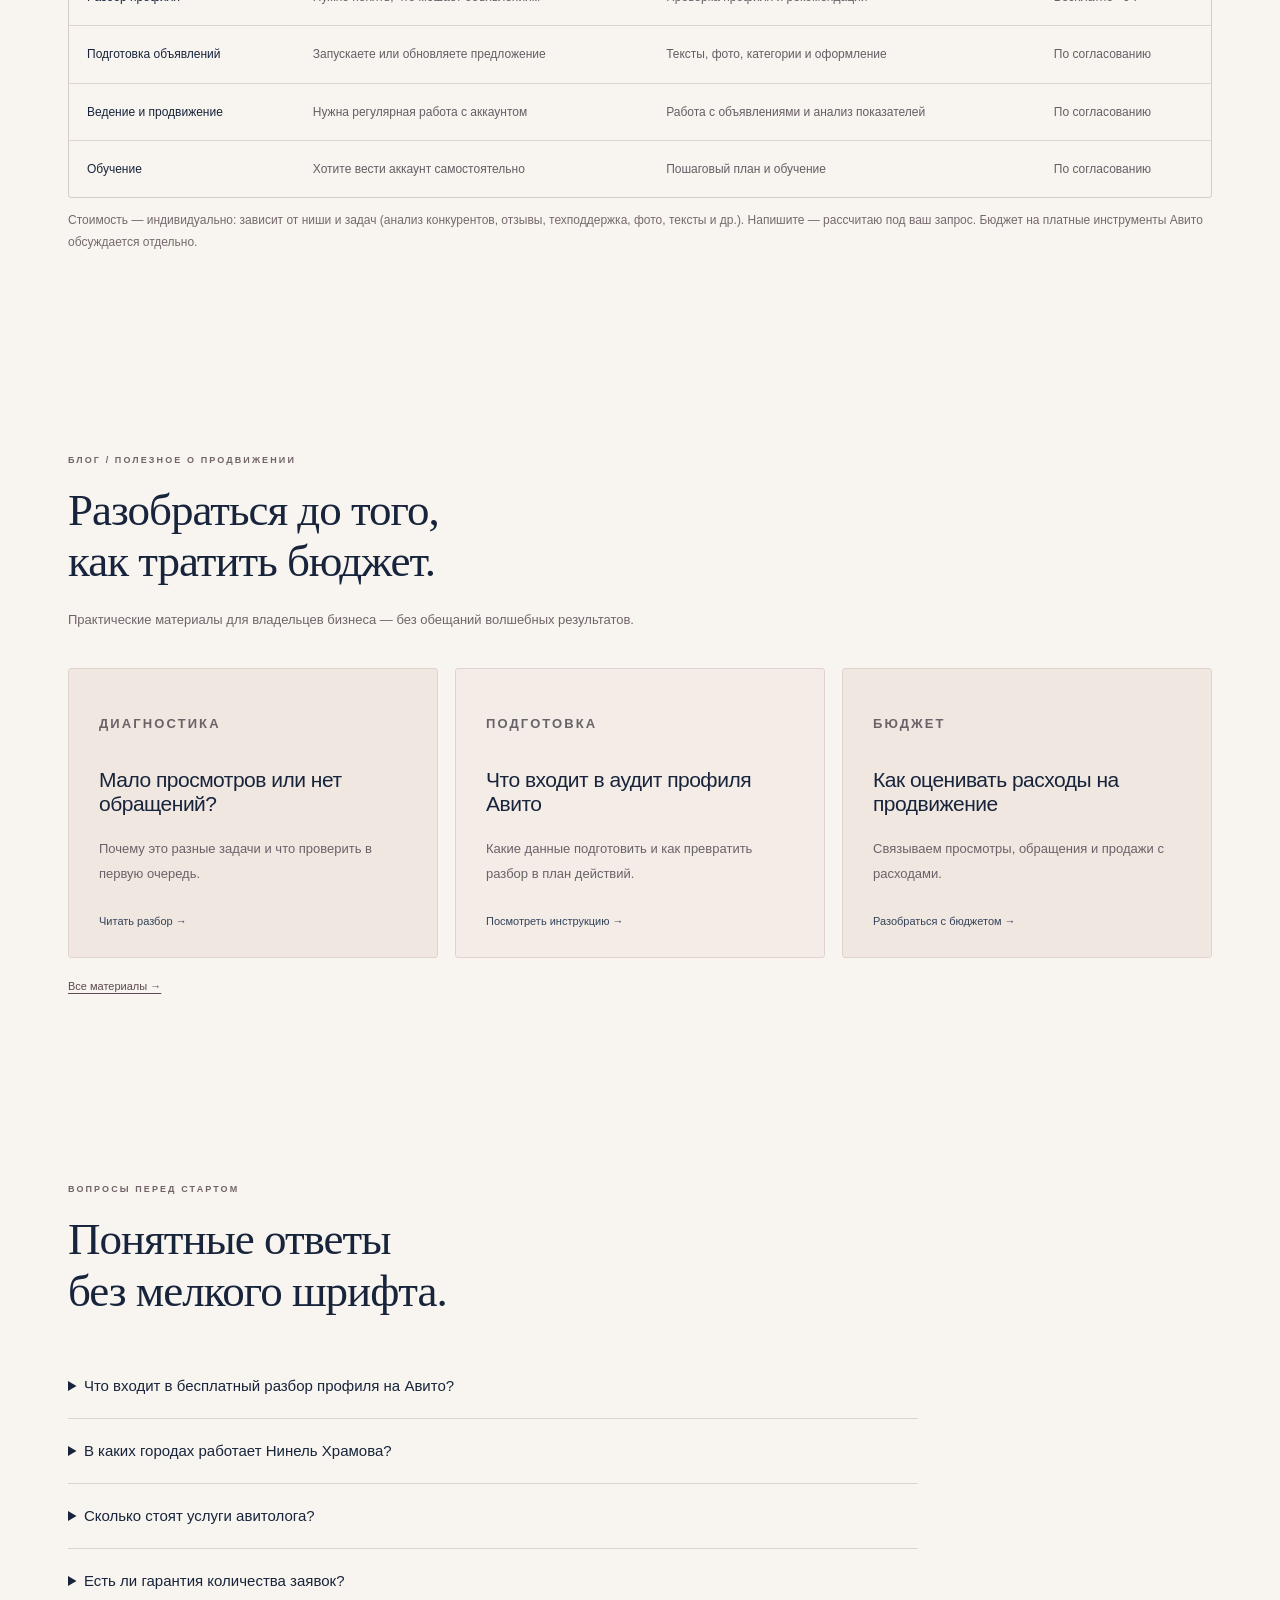
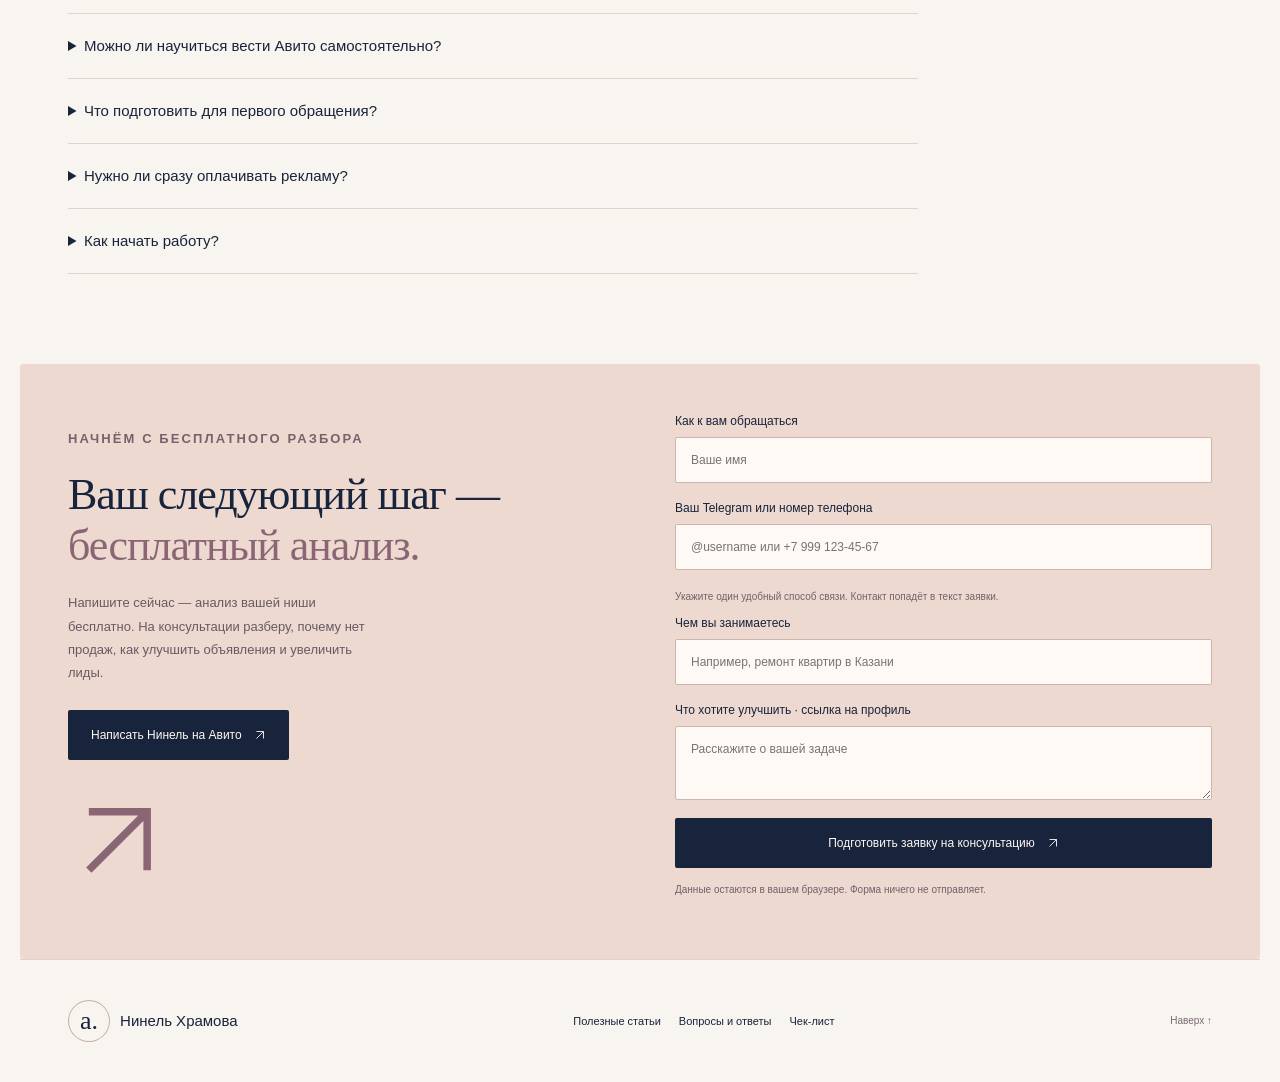
==== commit 5e06f047: "Add original portrait to editorial hero and structured data" ====
--- a/index.html
+++ b/index.html
@@ -13,6 +13,9 @@
   <meta property="og:description" content="Продвижение на Авито в Чебоксарах, Казани, Йошкар-Оле, Самаре и соседних городах. Аудит, оформление и ведение.">
   <meta property="og:url" content="https://ninel-khramova-avito.vercel.app/">
   <meta name="author" content="Нинель Храмова">
+  <link rel="preload" as="image" href="/assets/ninel-khramova.jpg">
+  <meta property="og:image" content="https://ninel-khramova-avito.vercel.app/assets/ninel-khramova.jpg">
+  <meta property="og:image:alt" content="Нинель Храмова — авитолог">
   <link rel="stylesheet" href="/styles.css">
 <script type="application/ld+json">{
   "@context": "https://schema.org",
@@ -31,7 +34,8 @@
         "Продвижение на Авито",
         "Оформление объявлений",
         "Анализ рекламного бюджета"
-      ]
+      ],
+      "image": "https://ninel-khramova-avito.vercel.app/assets/ninel-khramova.jpg"
     },
     {
       "@type": "Service",
@@ -163,8 +167,8 @@
   <header class="header wrap"><a class="brand" href="#home"><span class="mark">а.</span> Нинель Храмова</a><nav aria-label="Основная навигация"><a href="#services">Услуги</a><a href="#cases">Кейсы</a><a href="/blog/">Блог</a><a href="#faq">Вопросы</a><a class="nav-cta" href="#contact">Бесплатная консультация <svg class="arrow-svg" viewBox="0 0 24 24" aria-hidden="true"><path d="M5 19 19 5M5 5h14v14" fill="none" stroke="currentColor" stroke-width="1.8"/></svg></a></nav></header>
   <main id="main">
     <section class="hero wrap" id="home">
-      <div class="hero-copy"><p class="eyebrow"><span class="dot"></span> Личный эксперт по продвижению на Авито</p><h1>Нинель<br>Храмова<span>Авитолог <i>/</i> продвижение на Авито</span></h1><p class="lead">3+ года в авитологии. 20+ ниш: услуги, товары, недвижимость, авто, вакансии, опт, строительство.</p><p class="hero-offer">Бесплатная консультация: разберу, почему нет продаж, как улучшить объявления и увеличить лиды.</p><a class="button" href="#contact">Анализ вашей ниши бесплатно <svg class="arrow-svg" viewBox="0 0 24 24" aria-hidden="true"><path d="M5 19 19 5M5 5h14v14" fill="none" stroke="currentColor" stroke-width="1.8"/></svg></a><div class="hero-proof"><div><strong>3+</strong><span>года в авитологии</span></div><div><strong>20+</strong><span>ниш в работе</span></div><a href="#cases">Смотреть кейсы <span aria-hidden="true">↗</span></a></div><a class="text-link secondary-link" href="#checklist">Сначала проверить профиль самостоятельно ↓</a><p class="micro">Чебоксары · Казань · Йошкар-Ола · Самара<br>и близлежащие города</p></div>
-      <div class="visual premium-visual" aria-label="Нинель Храмова — стратегия продвижения на Авито"><span class="visual-overline">NINEL KHRAMOVA<br>AVITO EXPERT</span><div class="monogram" aria-hidden="true">Н<span>Х</span></div><div class="visual-signature"><span>Личный подход.</span><span>Системная работа.</span></div><div class="expert-badge">Стратегия <span>·</span> Аналитика <span>·</span> Продвижение</div></div>
+      <div class="hero-copy"><p class="eyebrow"><span class="dot"></span> Личный эксперт по продвижению на Авито</p><h1>Нинель<br>Храмова<span>Авитолог <i>/</i> продвижение на Авито</span></h1><p class="lead">3+ года в авитологии. 20+ ниш: услуги, товары, недвижимость, авто, вакансии, опт, строительство.</p><p class="hero-offer">Бесплатная консультация: разберу, почему нет продаж, как улучшить объявления и увеличить лиды.</p><a class="button" href="#contact">Анализ вашей ниши бесплатно <svg class="arrow-svg" viewBox="0 0 24 24" aria-hidden="true"><path d="M5 19 19 5M5 5h14v14" fill="none" stroke="currentColor" stroke-width="1.8"/></svg></a><div class="hero-proof"><div><strong>3+</strong><span>года в авитологии</span></div><div><strong>20+</strong><span>ниш в работе</span></div><a href="#cases">Смотреть кейсы <svg class="arrow-svg" viewBox="0 0 24 24" aria-hidden="true"><path d="M5 19 19 5M5 5h14v14" fill="none" stroke="currentColor" stroke-width="1.8"/></svg></a></div><a class="text-link secondary-link" href="#checklist">Сначала проверить профиль самостоятельно ↓</a><p class="micro">Чебоксары · Казань · Йошкар-Ола · Самара<br>и близлежащие города</p></div>
+      <figure class="visual premium-visual hero-portrait"><img src="/assets/ninel-khramova.jpg" width="1023" height="1537" alt="Нинель Храмова, авитолог, за рабочим столом" fetchpriority="high" decoding="async"><figcaption><span>Нинель Храмова</span><small>Личный подход. Системная работа.</small></figcaption></figure>
     </section>
     <div class="ribbon"><div class="wrap">Стратегия <span><svg class="spark" viewBox="0 0 32 32" aria-hidden="true"><path d="M16 2v28M2 16h28M6 6l20 20M6 26 26 6" fill="none" stroke="currentColor" stroke-width="3" stroke-linecap="round"/></svg></span> Объявления <span><svg class="spark" viewBox="0 0 32 32" aria-hidden="true"><path d="M16 2v28M2 16h28M6 6l20 20M6 26 26 6" fill="none" stroke="currentColor" stroke-width="3" stroke-linecap="round"/></svg></span> Аналитика <span><svg class="spark" viewBox="0 0 32 32" aria-hidden="true"><path d="M16 2v28M2 16h28M6 6l20 20M6 26 26 6" fill="none" stroke="currentColor" stroke-width="3" stroke-linecap="round"/></svg></span> Продвижение <span><svg class="spark" viewBox="0 0 32 32" aria-hidden="true"><path d="M16 2v28M2 16h28M6 6l20 20M6 26 26 6" fill="none" stroke="currentColor" stroke-width="3" stroke-linecap="round"/></svg></span></div></div>
     <section class="section wrap" id="services"><div class="section-title"><p class="eyebrow">Экспертиза / что делаю</p><h2>Продвижение, в котором<br>каждая деталь на своём месте.</h2></div><div class="cards"><article class="card"><span class="number">01</span><span class="card-icon" aria-hidden="true"><svg class="spark" viewBox="0 0 32 32" aria-hidden="true"><path d="M16 2v28M2 16h28M6 6l20 20M6 26 26 6" fill="none" stroke="currentColor" stroke-width="3" stroke-linecap="round"/></svg></span><h3>Аудит и аналитика</h3><p>Аудит объявлений и трафика. Анализ конкурентов, расчёт трафика ниши.</p><a href="#contact">Обсудить задачу →</a></article><article class="card"><span class="number">02</span><span class="card-icon" aria-hidden="true"><svg class="spark" viewBox="0 0 32 32" aria-hidden="true"><path d="M16 2v28M2 16h28M6 6l20 20M6 26 26 6" fill="none" stroke="currentColor" stroke-width="3" stroke-linecap="round"/></svg></span><h3>Тексты и оформление</h3><p>Продающие тексты, SEO-заголовки, ключевые запросы. Качественные фото, оформление магазина.</p><a href="#contact">Обсудить задачу →</a></article><article class="card"><span class="number">03</span><span class="card-icon" aria-hidden="true"><svg class="spark" viewBox="0 0 32 32" aria-hidden="true"><path d="M16 2v28M2 16h28M6 6l20 20M6 26 26 6" fill="none" stroke="currentColor" stroke-width="3" stroke-linecap="round"/></svg></span><h3>Стратегия и сопровождение</h3><p>Индивидуальная стратегия продвижения. Работа с техподдержкой, отчёт о работе.</p><a href="#contact">Обсудить задачу →</a></article></div></section><section class="section wrap" id="checklist"><div class="section-title"><p class="eyebrow">Бесплатная польза / до первого обращения</p><h2>Почему объявление<br>не приносит обращений?</h2><p>Начните с пяти проверок. Отмечайте выполненное — это ориентир, а не прогноз продаж.</p></div><div class="checklist-layout"><div class="checklist-items"><label><input type="checkbox"> Заголовок называет конкретную услугу и понятен покупателю</label><label><input type="checkbox"> На первом фото видно предложение, а не только логотип</label><label><input type="checkbox"> Цена и условия соответствуют тому, что получит клиент</label><label><input type="checkbox"> Категория и география подходят вашему предложению</label><label><input type="checkbox"> В тексте есть ответ: что делать клиенту дальше</label><p id="checklist-status" role="status" aria-live="polite">Проверено 0 из 5 пунктов.</p></div><aside class="checklist-aside"><h3>Есть сомнения?</h3><p>На бесплатном разборе посмотрю профиль и предложу конкретные изменения. Не нужно сначала заказывать ведение.</p><a class="button" href="#contact">Получить бесплатный разбор ↗</a><a class="text-link secondary-link" href="/checklist.txt" download>Скачать чек-лист без регистрации</a></aside></div></section>
--- a/styles.css
+++ b/styles.css
@@ -19,3 +19,6 @@
 @media(max-width:1050px){.hero{gap:40px}.hero h1{font-size:68px}.case-card{padding:26px 20px}.case-card h3{font-size:24px}.case-metrics strong{font-size:14px}}
 @media(max-width:800px){.wrap{padding-left:24px;padding-right:24px}.header{height:85px}.hero{grid-template-columns:1fr;padding-top:35px;padding-bottom:45px;gap:35px}.hero h1{font-size:66px;letter-spacing:-2px}.hero h1>span{font-size:13px}.premium-visual{height:520px;min-height:520px;padding:35px 24px;grid-row:2}.monogram{font-size:130px}.visual-signature{font-size:23px}.section{padding-top:58px;padding-bottom:58px}.section-title h2,.about h2{font-size:35px}.about{margin:0 16px;padding:32px}.contact{margin:0 16px;padding:30px;gap:25px}.contact h2{font-size:35px}.case-grid{grid-template-columns:1fr}.case-card{padding:32px}.case-main strong{font-size:80px}.case-card h3{font-size:32px}.case-metrics strong{font-size:20px}.article h1{font-size:35px}.ribbon .wrap{font-size:10px}.ribbon span{font-size:13px}.hero-proof{gap:30px}.nav-cta{font-size:10px;padding:11px 13px}.header .brand{font-size:12px}}
 @media(max-width:360px){.hero h1{font-size:57px}.hero h1>span{font-size:12px}.hero-proof{gap:18px}.hero-proof strong{font-size:31px}.hero-proof span{font-size:9px}.hero .button{font-size:11px;padding:17px}.case-card{padding:24px}.case-metrics strong{font-size:17px}.case-main strong{font-size:70px}.header .brand{font-size:10px}.nav-cta{font-size:9px;padding:10px}.header .mark{font-size:22px;padding:5px 8px}.ribbon .wrap{font-size:9px;gap:4px}.ribbon span{font-size:11px}}
+
+/* Original portrait supplied by the owner; cropping is presentation-only. */
+.hero-portrait{margin:0;position:relative;overflow:hidden;min-height:650px;height:650px;padding:0;background:#d8bcb0}.hero-portrait img{position:absolute;inset:0;width:100%;height:100%;object-fit:cover;object-position:50% 32%;display:block}.hero-portrait:before{z-index:1;border-color:#fff3}.hero-portrait figcaption{position:absolute;left:0;right:0;bottom:0;padding:75px 35px 32px;background:linear-gradient(transparent,#142038d9);color:#fff5ee;text-align:left;z-index:2}.hero-portrait figcaption>span{display:block;font-family:Georgia,serif;font-size:28px;font-weight:400}.hero-portrait figcaption small{display:block;font-size:11px;letter-spacing:.6px;margin-top:10px;color:#eeddd7}@media(max-width:800px){.hero-portrait{height:530px;min-height:530px}.hero-portrait figcaption{padding:70px 26px 26px}.hero-portrait figcaption>span{font-size:26px}}@media(max-width:360px){.hero-portrait{height:475px;min-height:475px}}
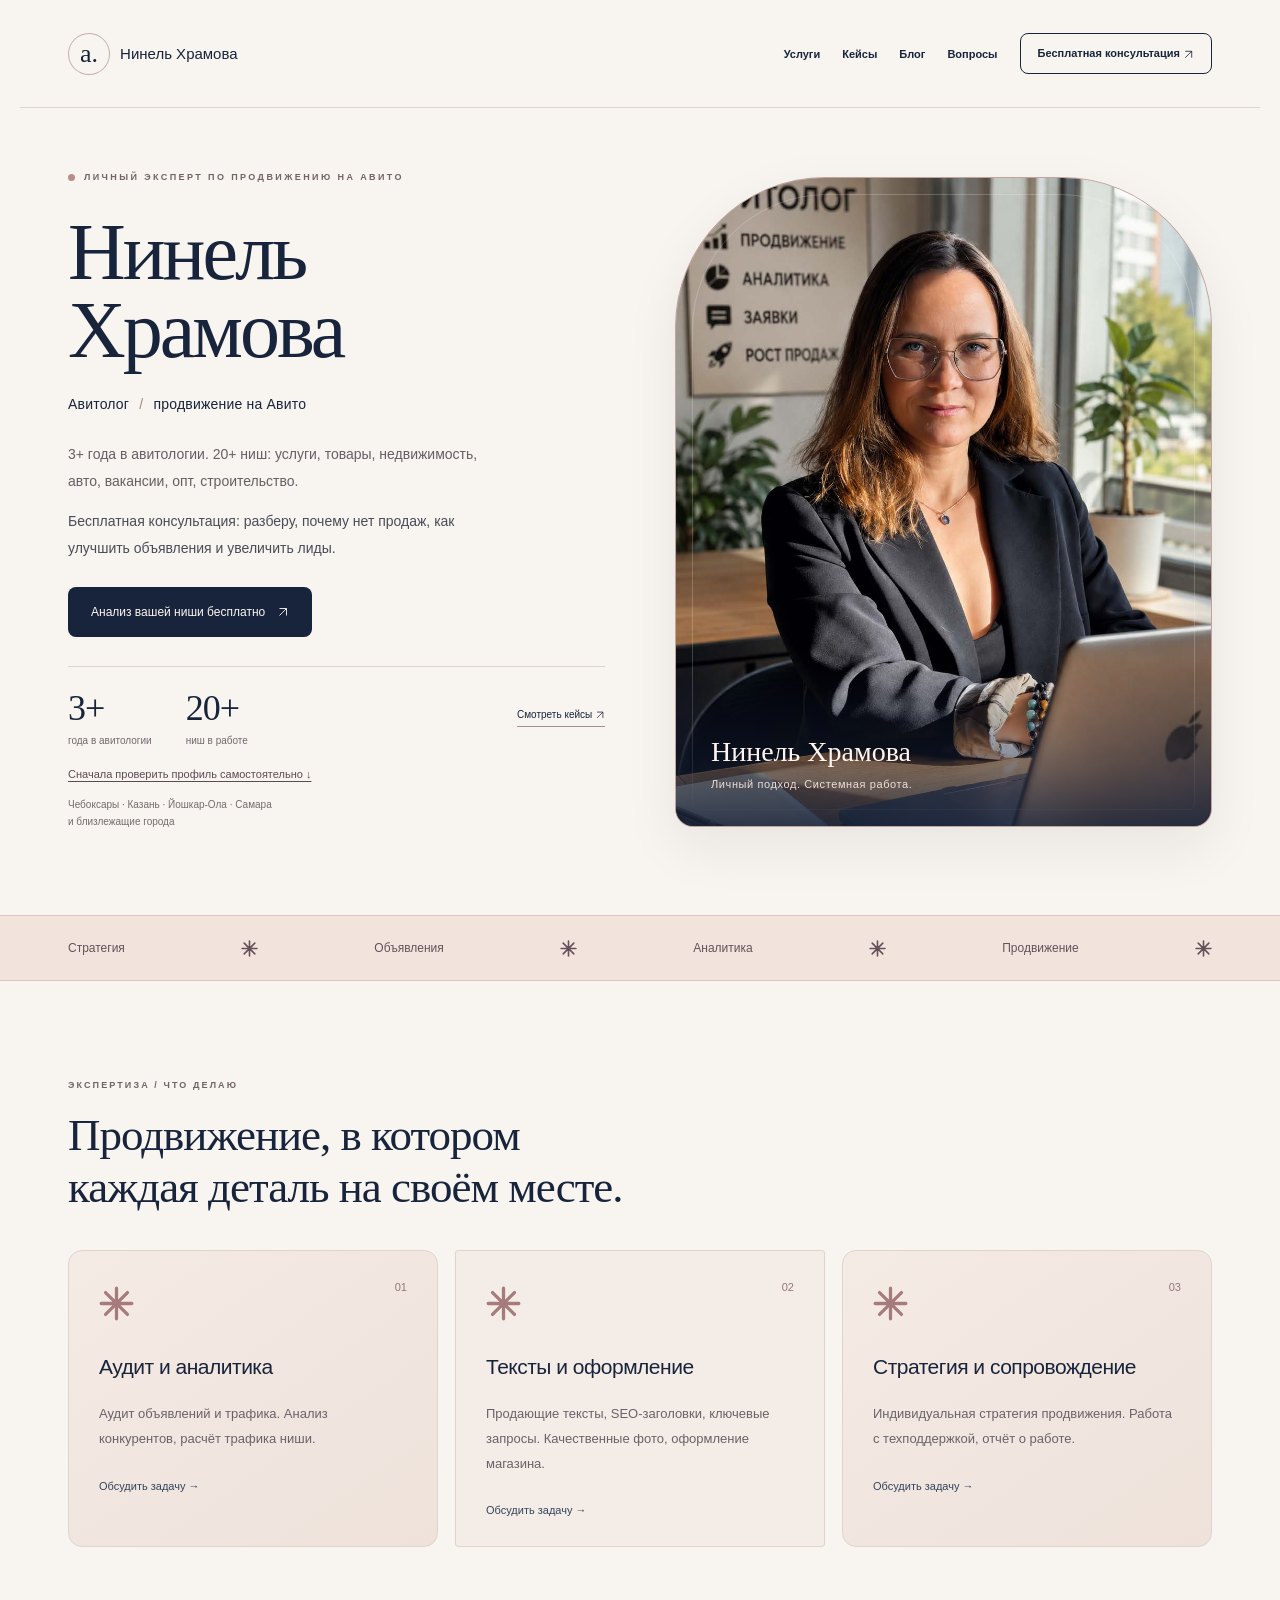
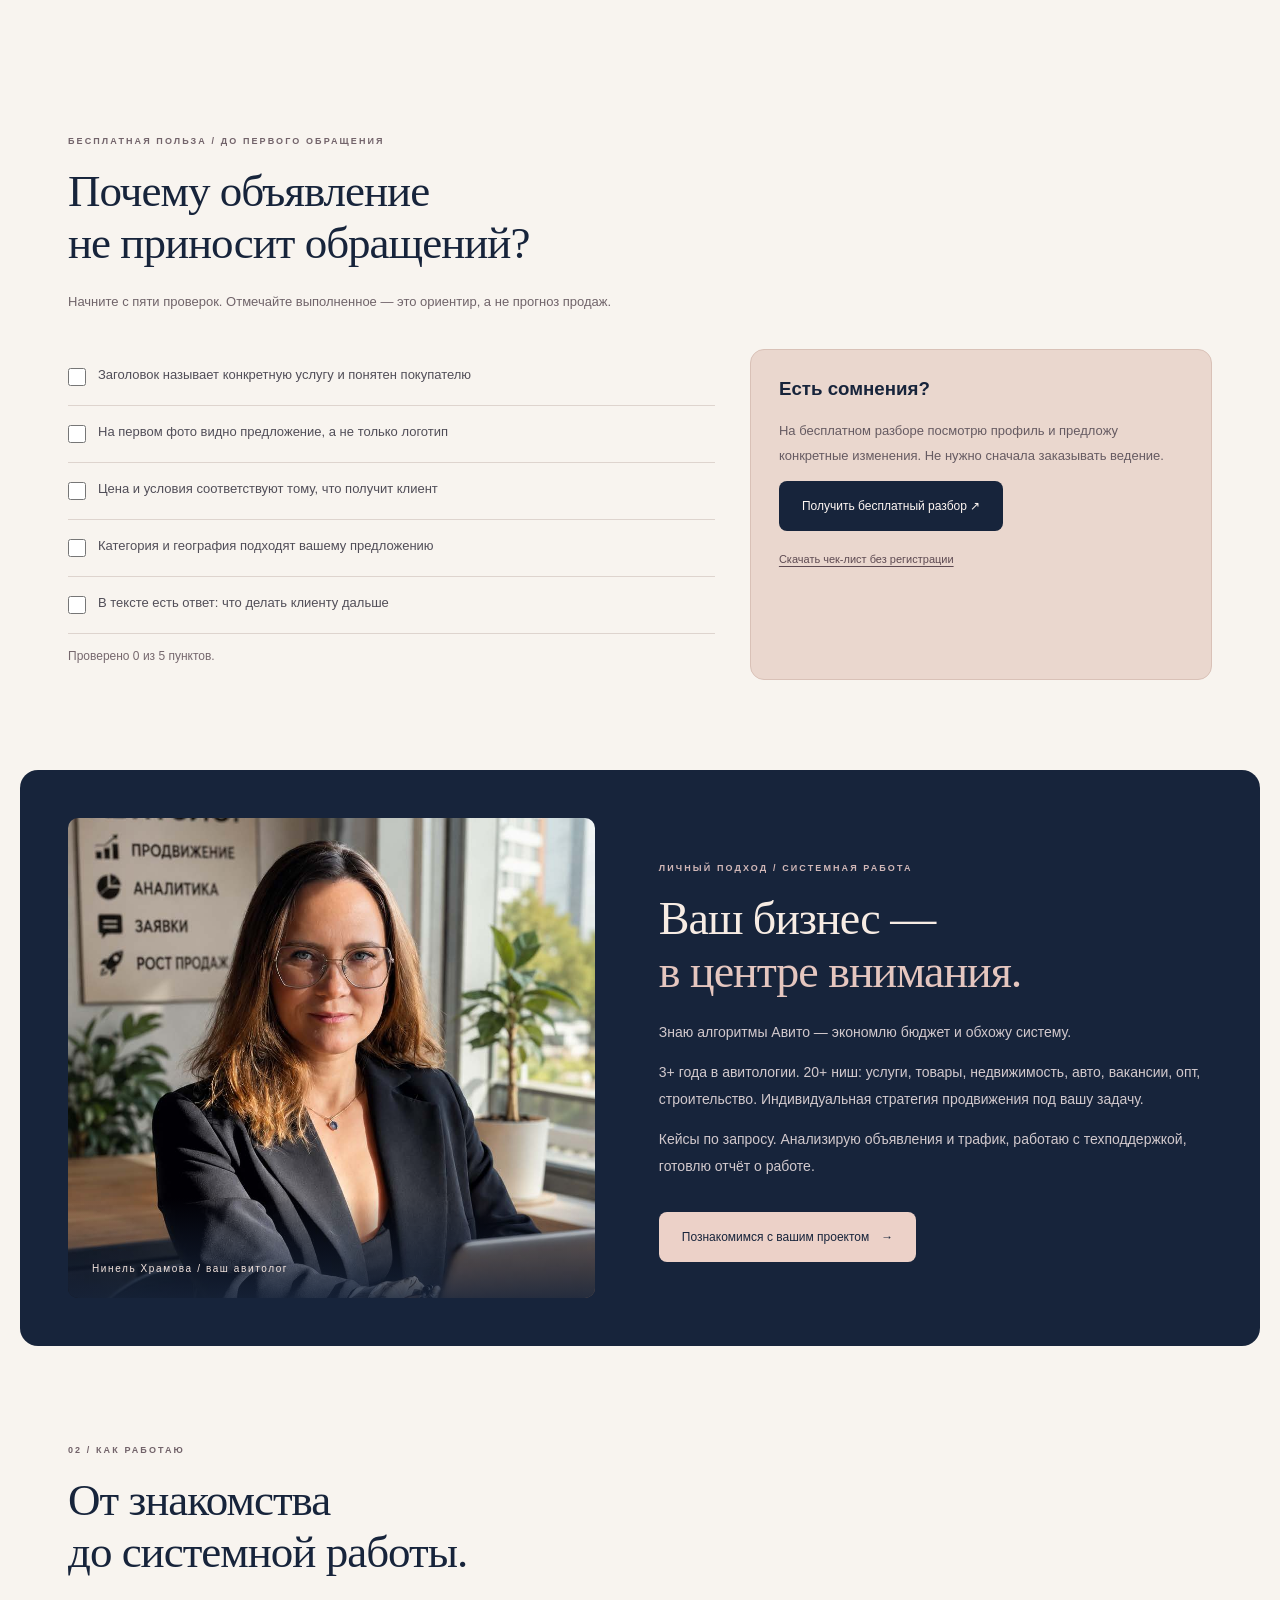
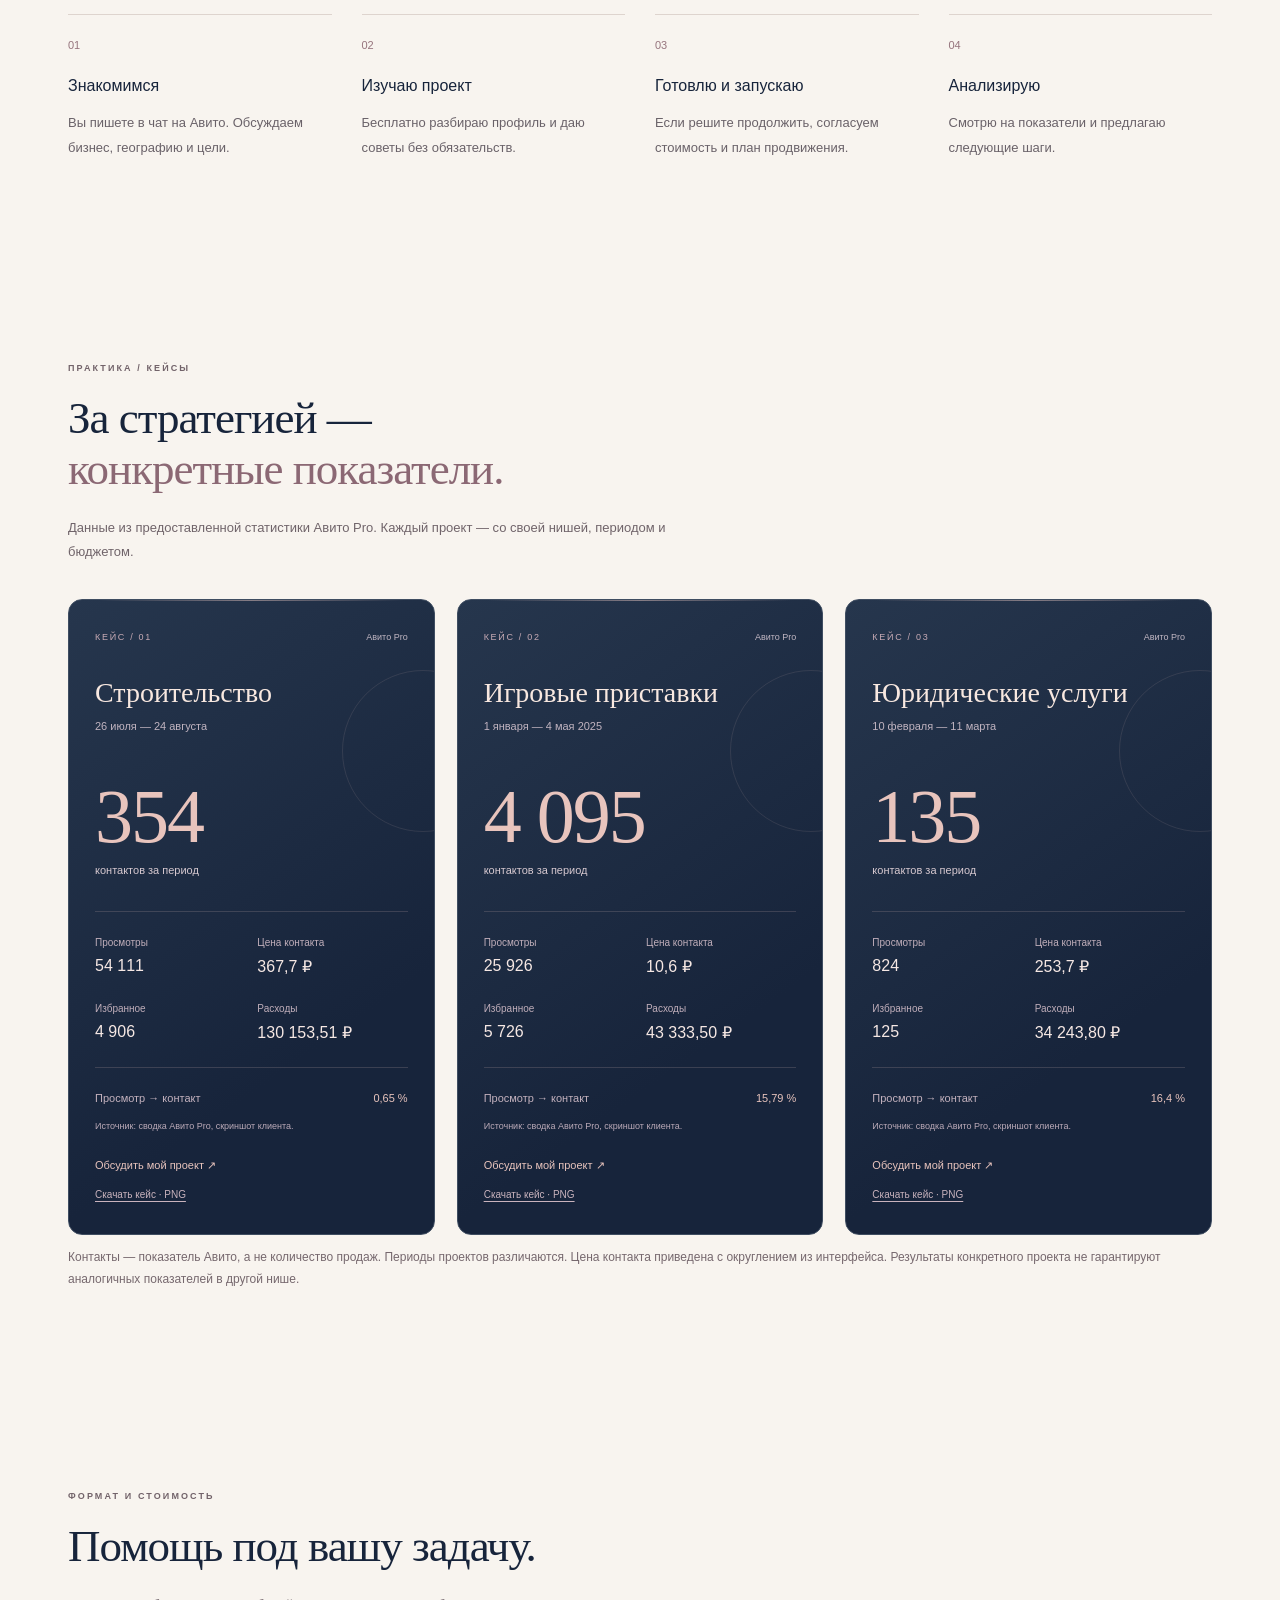
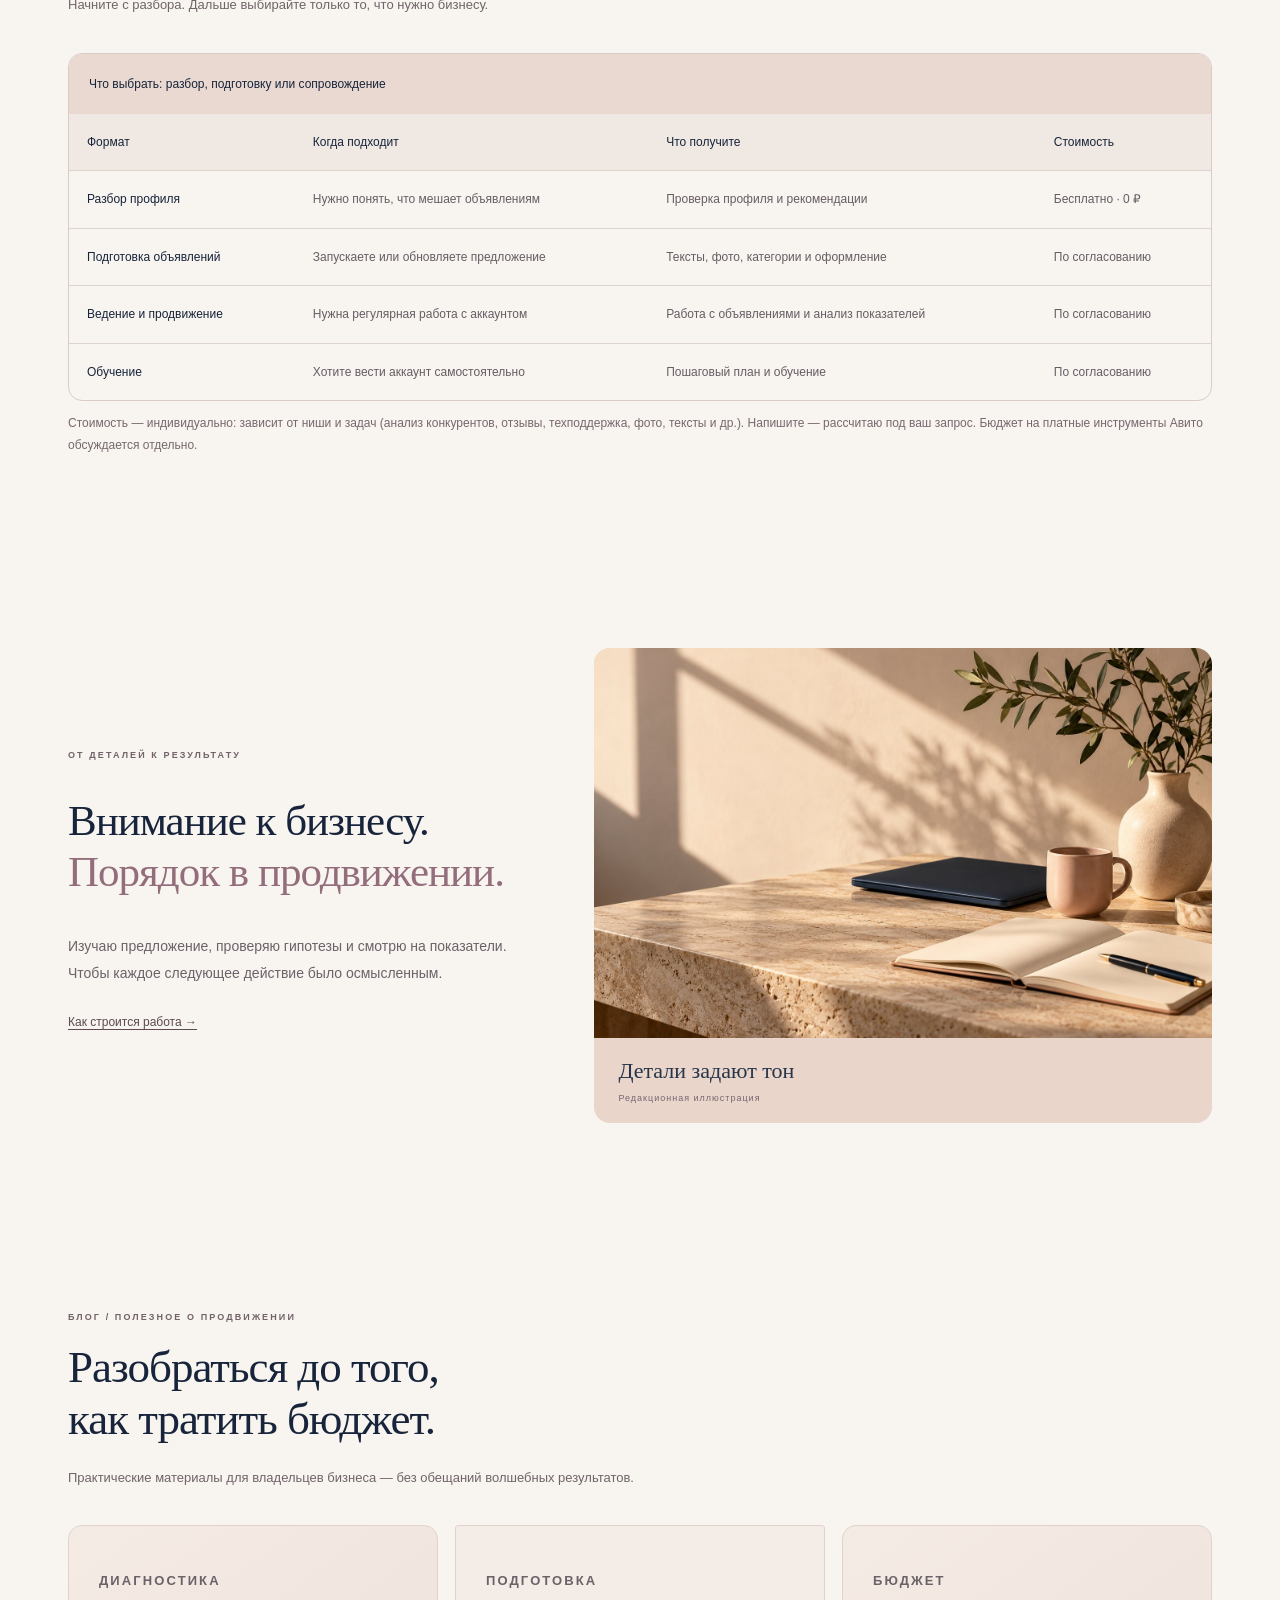
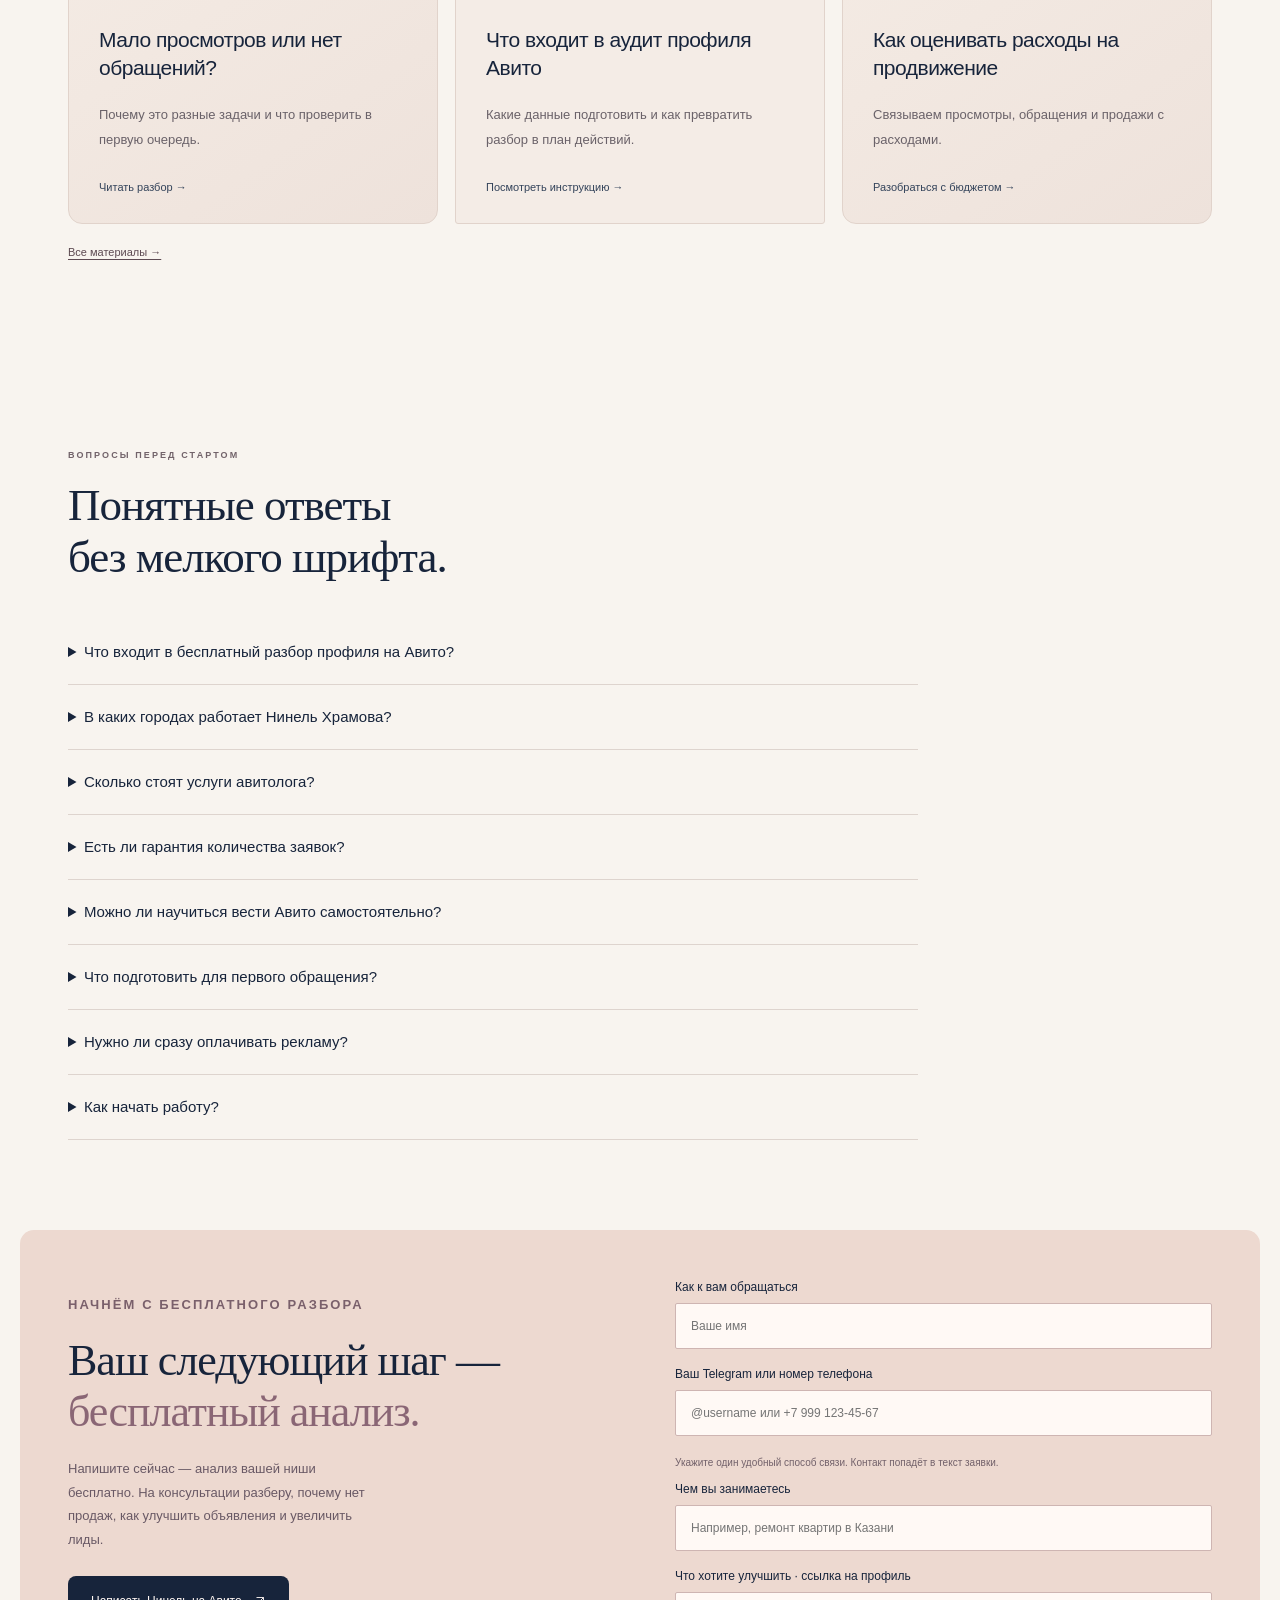
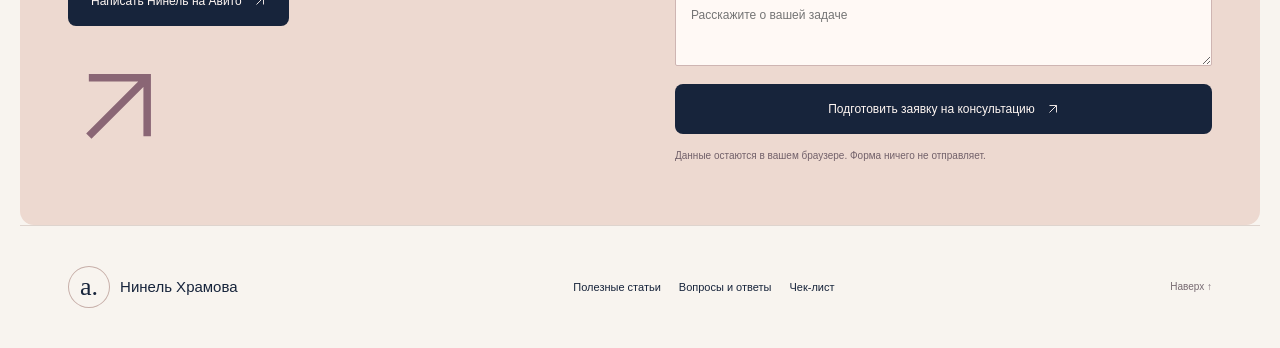
==== commit a2ecdcf6: "Modernize site with accessible motion and editorial photography" ====
--- a/index.html
+++ b/index.html
@@ -163,18 +163,19 @@
 }</script>
 </head>
 <body>
+<div class="reading-progress" aria-hidden="true"></div>
 <a class="skip-link" href="#main">К содержанию</a>
   <header class="header wrap"><a class="brand" href="#home"><span class="mark">а.</span> Нинель Храмова</a><nav aria-label="Основная навигация"><a href="#services">Услуги</a><a href="#cases">Кейсы</a><a href="/blog/">Блог</a><a href="#faq">Вопросы</a><a class="nav-cta" href="#contact">Бесплатная консультация <svg class="arrow-svg" viewBox="0 0 24 24" aria-hidden="true"><path d="M5 19 19 5M5 5h14v14" fill="none" stroke="currentColor" stroke-width="1.8"/></svg></a></nav></header>
   <main id="main">
     <section class="hero wrap" id="home">
-      <div class="hero-copy"><p class="eyebrow"><span class="dot"></span> Личный эксперт по продвижению на Авито</p><h1>Нинель<br>Храмова<span>Авитолог <i>/</i> продвижение на Авито</span></h1><p class="lead">3+ года в авитологии. 20+ ниш: услуги, товары, недвижимость, авто, вакансии, опт, строительство.</p><p class="hero-offer">Бесплатная консультация: разберу, почему нет продаж, как улучшить объявления и увеличить лиды.</p><a class="button" href="#contact">Анализ вашей ниши бесплатно <svg class="arrow-svg" viewBox="0 0 24 24" aria-hidden="true"><path d="M5 19 19 5M5 5h14v14" fill="none" stroke="currentColor" stroke-width="1.8"/></svg></a><div class="hero-proof"><div><strong>3+</strong><span>года в авитологии</span></div><div><strong>20+</strong><span>ниш в работе</span></div><a href="#cases">Смотреть кейсы <svg class="arrow-svg" viewBox="0 0 24 24" aria-hidden="true"><path d="M5 19 19 5M5 5h14v14" fill="none" stroke="currentColor" stroke-width="1.8"/></svg></a></div><a class="text-link secondary-link" href="#checklist">Сначала проверить профиль самостоятельно ↓</a><p class="micro">Чебоксары · Казань · Йошкар-Ола · Самара<br>и близлежащие города</p></div>
-      <figure class="visual premium-visual hero-portrait"><img src="/assets/ninel-khramova.jpg" width="1023" height="1537" alt="Нинель Храмова, авитолог, за рабочим столом" fetchpriority="high" decoding="async"><figcaption><span>Нинель Храмова</span><small>Личный подход. Системная работа.</small></figcaption></figure>
+      <div class="hero-copy" data-reveal><p class="eyebrow"><span class="dot"></span> Личный эксперт по продвижению на Авито</p><h1>Нинель<br>Храмова<span>Авитолог <i>/</i> продвижение на Авито</span></h1><p class="lead">3+ года в авитологии. 20+ ниш: услуги, товары, недвижимость, авто, вакансии, опт, строительство.</p><p class="hero-offer">Бесплатная консультация: разберу, почему нет продаж, как улучшить объявления и увеличить лиды.</p><a class="button" href="#contact">Анализ вашей ниши бесплатно <svg class="arrow-svg" viewBox="0 0 24 24" aria-hidden="true"><path d="M5 19 19 5M5 5h14v14" fill="none" stroke="currentColor" stroke-width="1.8"/></svg></a><div class="hero-proof"><div><strong>3+</strong><span>года в авитологии</span></div><div><strong>20+</strong><span>ниш в работе</span></div><a href="#cases">Смотреть кейсы <svg class="arrow-svg" viewBox="0 0 24 24" aria-hidden="true"><path d="M5 19 19 5M5 5h14v14" fill="none" stroke="currentColor" stroke-width="1.8"/></svg></a></div><a class="text-link secondary-link" href="#checklist">Сначала проверить профиль самостоятельно ↓</a><p class="micro">Чебоксары · Казань · Йошкар-Ола · Самара<br>и близлежащие города</p></div>
+      <figure class="visual premium-visual hero-portrait" data-reveal><img src="/assets/ninel-khramova.jpg" width="1023" height="1537" alt="Нинель Храмова, авитолог, за рабочим столом" fetchpriority="high" decoding="async"><figcaption><span>Нинель Храмова</span><small>Личный подход. Системная работа.</small></figcaption></figure>
     </section>
     <div class="ribbon"><div class="wrap">Стратегия <span><svg class="spark" viewBox="0 0 32 32" aria-hidden="true"><path d="M16 2v28M2 16h28M6 6l20 20M6 26 26 6" fill="none" stroke="currentColor" stroke-width="3" stroke-linecap="round"/></svg></span> Объявления <span><svg class="spark" viewBox="0 0 32 32" aria-hidden="true"><path d="M16 2v28M2 16h28M6 6l20 20M6 26 26 6" fill="none" stroke="currentColor" stroke-width="3" stroke-linecap="round"/></svg></span> Аналитика <span><svg class="spark" viewBox="0 0 32 32" aria-hidden="true"><path d="M16 2v28M2 16h28M6 6l20 20M6 26 26 6" fill="none" stroke="currentColor" stroke-width="3" stroke-linecap="round"/></svg></span> Продвижение <span><svg class="spark" viewBox="0 0 32 32" aria-hidden="true"><path d="M16 2v28M2 16h28M6 6l20 20M6 26 26 6" fill="none" stroke="currentColor" stroke-width="3" stroke-linecap="round"/></svg></span></div></div>
     <section class="section wrap" id="services"><div class="section-title"><p class="eyebrow">Экспертиза / что делаю</p><h2>Продвижение, в котором<br>каждая деталь на своём месте.</h2></div><div class="cards"><article class="card"><span class="number">01</span><span class="card-icon" aria-hidden="true"><svg class="spark" viewBox="0 0 32 32" aria-hidden="true"><path d="M16 2v28M2 16h28M6 6l20 20M6 26 26 6" fill="none" stroke="currentColor" stroke-width="3" stroke-linecap="round"/></svg></span><h3>Аудит и аналитика</h3><p>Аудит объявлений и трафика. Анализ конкурентов, расчёт трафика ниши.</p><a href="#contact">Обсудить задачу →</a></article><article class="card"><span class="number">02</span><span class="card-icon" aria-hidden="true"><svg class="spark" viewBox="0 0 32 32" aria-hidden="true"><path d="M16 2v28M2 16h28M6 6l20 20M6 26 26 6" fill="none" stroke="currentColor" stroke-width="3" stroke-linecap="round"/></svg></span><h3>Тексты и оформление</h3><p>Продающие тексты, SEO-заголовки, ключевые запросы. Качественные фото, оформление магазина.</p><a href="#contact">Обсудить задачу →</a></article><article class="card"><span class="number">03</span><span class="card-icon" aria-hidden="true"><svg class="spark" viewBox="0 0 32 32" aria-hidden="true"><path d="M16 2v28M2 16h28M6 6l20 20M6 26 26 6" fill="none" stroke="currentColor" stroke-width="3" stroke-linecap="round"/></svg></span><h3>Стратегия и сопровождение</h3><p>Индивидуальная стратегия продвижения. Работа с техподдержкой, отчёт о работе.</p><a href="#contact">Обсудить задачу →</a></article></div></section><section class="section wrap" id="checklist"><div class="section-title"><p class="eyebrow">Бесплатная польза / до первого обращения</p><h2>Почему объявление<br>не приносит обращений?</h2><p>Начните с пяти проверок. Отмечайте выполненное — это ориентир, а не прогноз продаж.</p></div><div class="checklist-layout"><div class="checklist-items"><label><input type="checkbox"> Заголовок называет конкретную услугу и понятен покупателю</label><label><input type="checkbox"> На первом фото видно предложение, а не только логотип</label><label><input type="checkbox"> Цена и условия соответствуют тому, что получит клиент</label><label><input type="checkbox"> Категория и география подходят вашему предложению</label><label><input type="checkbox"> В тексте есть ответ: что делать клиенту дальше</label><p id="checklist-status" role="status" aria-live="polite">Проверено 0 из 5 пунктов.</p></div><aside class="checklist-aside"><h3>Есть сомнения?</h3><p>На бесплатном разборе посмотрю профиль и предложу конкретные изменения. Не нужно сначала заказывать ведение.</p><a class="button" href="#contact">Получить бесплатный разбор ↗</a><a class="text-link secondary-link" href="/checklist.txt" download>Скачать чек-лист без регистрации</a></aside></div></section>
-    <section class="about wrap"><p class="eyebrow">Нинель Храмова / подход к работе</p><h2>Знаю алгоритмы Авито —<br><em>экономлю бюджет и обхожу систему.</em></h2><div class="about-bottom"><span class="big-star" aria-hidden="true"><svg class="spark" viewBox="0 0 32 32" aria-hidden="true"><path d="M16 2v28M2 16h28M6 6l20 20M6 26 26 6" fill="none" stroke="currentColor" stroke-width="3" stroke-linecap="round"/></svg></span><p>3+ года в авитологии. 20+ ниш: услуги, товары, недвижимость, авто, вакансии, опт, строительство. Индивидуальная стратегия продвижения под вашу задачу.</p><p>Кейсы по запросу. Анализирую объявления и трафик, работаю с техподдержкой, готовлю отчёт о работе.</p></div></section>
+    <section class="about wrap about-editorial" id="about"><figure class="about-photo" data-reveal><img src="/assets/ninel-khramova.jpg" width="1023" height="1537" alt="Нинель Храмова — личная работа с вашим проектом" loading="lazy" decoding="async"><figcaption>Нинель Храмова / ваш авитолог</figcaption></figure><div class="about-editorial-copy" data-reveal><p class="eyebrow">Личный подход / системная работа</p><h2>Ваш бизнес —<br><em>в центре внимания.</em></h2><p>Знаю алгоритмы Авито — экономлю бюджет и обхожу систему.</p><p>3+ года в авитологии. 20+ ниш: услуги, товары, недвижимость, авто, вакансии, опт, строительство. Индивидуальная стратегия продвижения под вашу задачу.</p><p>Кейсы по запросу. Анализирую объявления и трафик, работаю с техподдержкой, готовлю отчёт о работе.</p><a class="button button-light" href="#contact">Познакомимся с вашим проектом <span aria-hidden="true">→</span></a></div></section>
     <section class="section wrap" id="process"><div class="section-title"><p class="eyebrow">02 / Как работаю</p><h2>От знакомства<br>до системной работы.</h2></div><div class="steps"><article><span>01</span><h3>Знакомимся</h3><p>Вы пишете в чат на Авито. Обсуждаем бизнес, географию и цели.</p></article><article><span>02</span><h3>Изучаю проект</h3><p>Бесплатно разбираю профиль и даю советы без обязательств.</p></article><article><span>03</span><h3>Готовлю и запускаю</h3><p>Если решите продолжить, согласуем стоимость и план продвижения.</p></article><article><span>04</span><h3>Анализирую</h3><p>Смотрю на показатели и предлагаю следующие шаги.</p></article></div></section>
-<section class="section wrap cases-section" id="cases"><div class="section-title"><p class="eyebrow">Практика / кейсы</p><h2>За стратегией —<br><em>конкретные показатели.</em></h2><p>Данные из предоставленной статистики Авито Pro. Каждый проект — со своей нишей, периодом и бюджетом.</p></div><div class="case-grid"><article class="case-card"><div class="case-topline"><span>КЕЙС / 01</span><span>Авито Pro</span></div><h3>Строительство</h3><p class="case-period">26 июля — 24 августа</p><div class="case-main"><strong>354</strong><span>контактов за период</span></div><div class="case-metrics"><div><span>Просмотры</span><strong>54 111</strong></div><div><span>Цена контакта</span><strong>367,7 ₽</strong></div><div><span>Избранное</span><strong>4 906</strong></div><div><span>Расходы</span><strong>130 153,51 ₽</strong></div></div><div class="case-conversion"><span>Просмотр → контакт</span><strong>0,65 %</strong></div><p class="case-source">Источник: сводка Авито Pro, скриншот клиента.</p><a href="#contact" class="case-link">Обсудить мой проект ↗</a><a class="case-download" href="/assets/cases/case-01.png" download="ninel-khramova-case-01.png">Скачать кейс · PNG</a></article><article class="case-card"><div class="case-topline"><span>КЕЙС / 02</span><span>Авито Pro</span></div><h3>Игровые приставки</h3><p class="case-period">1 января — 4 мая 2025</p><div class="case-main"><strong>4 095</strong><span>контактов за период</span></div><div class="case-metrics"><div><span>Просмотры</span><strong>25 926</strong></div><div><span>Цена контакта</span><strong>10,6 ₽</strong></div><div><span>Избранное</span><strong>5 726</strong></div><div><span>Расходы</span><strong>43 333,50 ₽</strong></div></div><div class="case-conversion"><span>Просмотр → контакт</span><strong>15,79 %</strong></div><p class="case-source">Источник: сводка Авито Pro, скриншот клиента.</p><a href="#contact" class="case-link">Обсудить мой проект ↗</a><a class="case-download" href="/assets/cases/case-02.png" download="ninel-khramova-case-02.png">Скачать кейс · PNG</a></article><article class="case-card"><div class="case-topline"><span>КЕЙС / 03</span><span>Авито Pro</span></div><h3>Юридические услуги</h3><p class="case-period">10 февраля — 11 марта</p><div class="case-main"><strong>135</strong><span>контактов за период</span></div><div class="case-metrics"><div><span>Просмотры</span><strong>824</strong></div><div><span>Цена контакта</span><strong>253,7 ₽</strong></div><div><span>Избранное</span><strong>125</strong></div><div><span>Расходы</span><strong>34 243,80 ₽</strong></div></div><div class="case-conversion"><span>Просмотр → контакт</span><strong>16,4 %</strong></div><p class="case-source">Источник: сводка Авито Pro, скриншот клиента.</p><a href="#contact" class="case-link">Обсудить мой проект ↗</a><a class="case-download" href="/assets/cases/case-03.png" download="ninel-khramova-case-03.png">Скачать кейс · PNG</a></article></div><p class="section-note">Контакты — показатель Авито, а не количество продаж. Периоды проектов различаются. Цена контакта приведена с округлением из интерфейса. Результаты конкретного проекта не гарантируют аналогичных показателей в другой нише.</p></section><section class="section wrap" id="formats"><div class="section-title"><p class="eyebrow">Формат и стоимость</p><h2>Помощь под вашу задачу.</h2><p>Начните с разбора. Дальше выбирайте только то, что нужно бизнесу.</p></div><div class="table-scroll" tabindex="0" role="region" aria-label="Сравнение форматов работы"><table><caption>Что выбрать: разбор, подготовку или сопровождение</caption><thead><tr><th scope="col">Формат</th><th scope="col">Когда подходит</th><th scope="col">Что получите</th><th scope="col">Стоимость</th></tr></thead><tbody><tr><th scope="row">Разбор профиля</th><td>Нужно понять, что мешает объявлениям</td><td>Проверка профиля и рекомендации</td><td>Бесплатно · 0 ₽</td></tr><tr><th scope="row">Подготовка объявлений</th><td>Запускаете или обновляете предложение</td><td>Тексты, фото, категории и оформление</td><td>По согласованию</td></tr><tr><th scope="row">Ведение и продвижение</th><td>Нужна регулярная работа с аккаунтом</td><td>Работа с объявлениями и анализ показателей</td><td>По согласованию</td></tr><tr><th scope="row">Обучение</th><td>Хотите вести аккаунт самостоятельно</td><td>Пошаговый план и обучение</td><td>По согласованию</td></tr></tbody></table></div><p class="section-note">Стоимость — индивидуально: зависит от ниши и задач (анализ конкурентов, отзывы, техподдержка, фото, тексты и др.). Напишите — рассчитаю под ваш запрос. Бюджет на платные инструменты Авито обсуждается отдельно.</p></section><section class="section wrap" id="knowledge"><div class="section-title"><p class="eyebrow">Блог / полезное о продвижении</p><h2>Разобраться до того,<br>как тратить бюджет.</h2><p>Практические материалы для владельцев бизнеса — без обещаний волшебных результатов.</p></div><div class="cards"><article class="card"><p class="eyebrow">Диагностика</p><h3>Мало просмотров или нет обращений?</h3><p>Почему это разные задачи и что проверить в первую очередь.</p><a href="/blog/pochemu-net-zayavok">Читать разбор →</a></article><article class="card"><p class="eyebrow">Подготовка</p><h3>Что входит в аудит профиля Авито</h3><p>Какие данные подготовить и как превратить разбор в план действий.</p><a href="/blog/audit-profilya-avito">Посмотреть инструкцию →</a></article><article class="card"><p class="eyebrow">Бюджет</p><h3>Как оценивать расходы на продвижение</h3><p>Связываем просмотры, обращения и продажи с расходами.</p><a href="/blog/byudzhet-avito">Разобраться с бюджетом →</a></article></div><a class="text-link secondary-link" href="/blog/">Все материалы →</a></section><section class="section wrap" id="faq"><div class="section-title"><p class="eyebrow">Вопросы перед стартом</p><h2>Понятные ответы<br>без мелкого шрифта.</h2></div><div class="faq-list"><details><summary>Что входит в бесплатный разбор профиля на Авито?</summary><p>Нинель проверяет оформление профиля, тексты объявлений, фото и категории. По итогам вы получаете конкретные рекомендации, что стоит исправить. Разбор бесплатный и не обязывает заказывать сопровождение.</p></details><details><summary>В каких городах работает Нинель Храмова?</summary><p>Нинель работает с бизнесом в Чебоксарах, Казани, Йошкар-Оле, Самаре и близлежащих городах. Географию конкретного проекта можно обсудить в чате на Авито.</p></details><details><summary>Сколько стоят услуги авитолога?</summary><p>Бесплатная консультация и анализ ниши стоят 0 ₽. Дальнейшая стоимость индивидуальна: зависит от ниши и задач — анализа конкурентов, работы с отзывами и техподдержкой, фото, текстов и других работ. Напишите Нинель — она рассчитает стоимость под ваш запрос. Расходы на платное продвижение Авито обсуждаются отдельно.</p></details><details><summary>Есть ли гарантия количества заявок?</summary><p>Фиксированное количество заявок не гарантируется: результат зависит от спроса, конкуренции, предложения и бюджета. В работе анализируются показатели и проверяются гипотезы, а решения принимаются с учётом данных.</p></details><details><summary>Можно ли научиться вести Авито самостоятельно?</summary><p>Да. Нинель обучает самостоятельному ведению аккаунта и помогает составить пошаговый план. Формат и стоимость обучения обсуждаются индивидуально.</p></details><details><summary>Что подготовить для первого обращения?</summary><p>Ссылку на профиль или объявление, описание вашего бизнеса, город и основную задачу. Если есть статистика просмотров и обращений, она поможет точнее разобраться в ситуации. Пароль от аккаунта для первого разбора не нужен.</p></details><details><summary>Нужно ли сразу оплачивать рекламу?</summary><p>Нет. Сначала стоит оценить предложение, профиль и объявления. Необходимость платного продвижения и рекламный бюджет обсуждаются после разбора.</p></details><details><summary>Как начать работу?</summary><p>Напишите Нинель в чате по ссылке на объявление Авито и попросите бесплатный разбор. Обсудите задачу и рекомендации. Если решите продолжить, согласуйте объём работ, стоимость и следующий шаг.</p></details></div></section>
+<section class="section wrap cases-section" id="cases"><div class="section-title"><p class="eyebrow">Практика / кейсы</p><h2>За стратегией —<br><em>конкретные показатели.</em></h2><p>Данные из предоставленной статистики Авито Pro. Каждый проект — со своей нишей, периодом и бюджетом.</p></div><div class="case-grid"><article class="case-card"><div class="case-topline"><span>КЕЙС / 01</span><span>Авито Pro</span></div><h3>Строительство</h3><p class="case-period">26 июля — 24 августа</p><div class="case-main"><strong>354</strong><span>контактов за период</span></div><div class="case-metrics"><div><span>Просмотры</span><strong>54 111</strong></div><div><span>Цена контакта</span><strong>367,7 ₽</strong></div><div><span>Избранное</span><strong>4 906</strong></div><div><span>Расходы</span><strong>130 153,51 ₽</strong></div></div><div class="case-conversion"><span>Просмотр → контакт</span><strong>0,65 %</strong></div><p class="case-source">Источник: сводка Авито Pro, скриншот клиента.</p><a href="#contact" class="case-link">Обсудить мой проект ↗</a><a class="case-download" href="/assets/cases/case-01.png" download="ninel-khramova-case-01.png">Скачать кейс · PNG</a></article><article class="case-card"><div class="case-topline"><span>КЕЙС / 02</span><span>Авито Pro</span></div><h3>Игровые приставки</h3><p class="case-period">1 января — 4 мая 2025</p><div class="case-main"><strong>4 095</strong><span>контактов за период</span></div><div class="case-metrics"><div><span>Просмотры</span><strong>25 926</strong></div><div><span>Цена контакта</span><strong>10,6 ₽</strong></div><div><span>Избранное</span><strong>5 726</strong></div><div><span>Расходы</span><strong>43 333,50 ₽</strong></div></div><div class="case-conversion"><span>Просмотр → контакт</span><strong>15,79 %</strong></div><p class="case-source">Источник: сводка Авито Pro, скриншот клиента.</p><a href="#contact" class="case-link">Обсудить мой проект ↗</a><a class="case-download" href="/assets/cases/case-02.png" download="ninel-khramova-case-02.png">Скачать кейс · PNG</a></article><article class="case-card"><div class="case-topline"><span>КЕЙС / 03</span><span>Авито Pro</span></div><h3>Юридические услуги</h3><p class="case-period">10 февраля — 11 марта</p><div class="case-main"><strong>135</strong><span>контактов за период</span></div><div class="case-metrics"><div><span>Просмотры</span><strong>824</strong></div><div><span>Цена контакта</span><strong>253,7 ₽</strong></div><div><span>Избранное</span><strong>125</strong></div><div><span>Расходы</span><strong>34 243,80 ₽</strong></div></div><div class="case-conversion"><span>Просмотр → контакт</span><strong>16,4 %</strong></div><p class="case-source">Источник: сводка Авито Pro, скриншот клиента.</p><a href="#contact" class="case-link">Обсудить мой проект ↗</a><a class="case-download" href="/assets/cases/case-03.png" download="ninel-khramova-case-03.png">Скачать кейс · PNG</a></article></div><p class="section-note">Контакты — показатель Авито, а не количество продаж. Периоды проектов различаются. Цена контакта приведена с округлением из интерфейса. Результаты конкретного проекта не гарантируют аналогичных показателей в другой нише.</p></section><section class="section wrap" id="formats"><div class="section-title"><p class="eyebrow">Формат и стоимость</p><h2>Помощь под вашу задачу.</h2><p>Начните с разбора. Дальше выбирайте только то, что нужно бизнесу.</p></div><div class="table-scroll" tabindex="0" role="region" aria-label="Сравнение форматов работы"><table><caption>Что выбрать: разбор, подготовку или сопровождение</caption><thead><tr><th scope="col">Формат</th><th scope="col">Когда подходит</th><th scope="col">Что получите</th><th scope="col">Стоимость</th></tr></thead><tbody><tr><th scope="row">Разбор профиля</th><td>Нужно понять, что мешает объявлениям</td><td>Проверка профиля и рекомендации</td><td>Бесплатно · 0 ₽</td></tr><tr><th scope="row">Подготовка объявлений</th><td>Запускаете или обновляете предложение</td><td>Тексты, фото, категории и оформление</td><td>По согласованию</td></tr><tr><th scope="row">Ведение и продвижение</th><td>Нужна регулярная работа с аккаунтом</td><td>Работа с объявлениями и анализ показателей</td><td>По согласованию</td></tr><tr><th scope="row">Обучение</th><td>Хотите вести аккаунт самостоятельно</td><td>Пошаговый план и обучение</td><td>По согласованию</td></tr></tbody></table></div><p class="section-note">Стоимость — индивидуально: зависит от ниши и задач (анализ конкурентов, отзывы, техподдержка, фото, тексты и др.). Напишите — рассчитаю под ваш запрос. Бюджет на платные инструменты Авито обсуждается отдельно.</p></section><section class="section wrap editorial-story" id="approach"><div class="story-heading" data-reveal><p class="eyebrow">От деталей к результату</p><h2>Внимание к бизнесу.<br><em>Порядок в продвижении.</em></h2><p>Изучаю предложение, проверяю гипотезы и смотрю на показатели. Чтобы каждое следующее действие было осмысленным.</p><a class="text-link" href="#process">Как строится работа →</a></div><figure class="workspace-photo" data-reveal><img src="/assets/editorial-workspace.jpg" width="1536" height="1024" alt="Редакционная иллюстрация: рабочий стол в пудровых и тёмно-синих тонах" loading="lazy" decoding="async"><figcaption>Детали задают тон <span>Редакционная иллюстрация</span></figcaption></figure></section><section class="section wrap" id="knowledge"><div class="section-title"><p class="eyebrow">Блог / полезное о продвижении</p><h2>Разобраться до того,<br>как тратить бюджет.</h2><p>Практические материалы для владельцев бизнеса — без обещаний волшебных результатов.</p></div><div class="cards"><article class="card"><p class="eyebrow">Диагностика</p><h3>Мало просмотров или нет обращений?</h3><p>Почему это разные задачи и что проверить в первую очередь.</p><a href="/blog/pochemu-net-zayavok">Читать разбор →</a></article><article class="card"><p class="eyebrow">Подготовка</p><h3>Что входит в аудит профиля Авито</h3><p>Какие данные подготовить и как превратить разбор в план действий.</p><a href="/blog/audit-profilya-avito">Посмотреть инструкцию →</a></article><article class="card"><p class="eyebrow">Бюджет</p><h3>Как оценивать расходы на продвижение</h3><p>Связываем просмотры, обращения и продажи с расходами.</p><a href="/blog/byudzhet-avito">Разобраться с бюджетом →</a></article></div><a class="text-link secondary-link" href="/blog/">Все материалы →</a></section><section class="section wrap" id="faq"><div class="section-title"><p class="eyebrow">Вопросы перед стартом</p><h2>Понятные ответы<br>без мелкого шрифта.</h2></div><div class="faq-list"><details><summary>Что входит в бесплатный разбор профиля на Авито?</summary><p>Нинель проверяет оформление профиля, тексты объявлений, фото и категории. По итогам вы получаете конкретные рекомендации, что стоит исправить. Разбор бесплатный и не обязывает заказывать сопровождение.</p></details><details><summary>В каких городах работает Нинель Храмова?</summary><p>Нинель работает с бизнесом в Чебоксарах, Казани, Йошкар-Оле, Самаре и близлежащих городах. Географию конкретного проекта можно обсудить в чате на Авито.</p></details><details><summary>Сколько стоят услуги авитолога?</summary><p>Бесплатная консультация и анализ ниши стоят 0 ₽. Дальнейшая стоимость индивидуальна: зависит от ниши и задач — анализа конкурентов, работы с отзывами и техподдержкой, фото, текстов и других работ. Напишите Нинель — она рассчитает стоимость под ваш запрос. Расходы на платное продвижение Авито обсуждаются отдельно.</p></details><details><summary>Есть ли гарантия количества заявок?</summary><p>Фиксированное количество заявок не гарантируется: результат зависит от спроса, конкуренции, предложения и бюджета. В работе анализируются показатели и проверяются гипотезы, а решения принимаются с учётом данных.</p></details><details><summary>Можно ли научиться вести Авито самостоятельно?</summary><p>Да. Нинель обучает самостоятельному ведению аккаунта и помогает составить пошаговый план. Формат и стоимость обучения обсуждаются индивидуально.</p></details><details><summary>Что подготовить для первого обращения?</summary><p>Ссылку на профиль или объявление, описание вашего бизнеса, город и основную задачу. Если есть статистика просмотров и обращений, она поможет точнее разобраться в ситуации. Пароль от аккаунта для первого разбора не нужен.</p></details><details><summary>Нужно ли сразу оплачивать рекламу?</summary><p>Нет. Сначала стоит оценить предложение, профиль и объявления. Необходимость платного продвижения и рекламный бюджет обсуждаются после разбора.</p></details><details><summary>Как начать работу?</summary><p>Напишите Нинель в чате по ссылке на объявление Авито и попросите бесплатный разбор. Обсудите задачу и рекомендации. Если решите продолжить, согласуйте объём работ, стоимость и следующий шаг.</p></details></div></section>
     <section class="contact wrap" id="contact"><div><p class="eyebrow">Начнём с бесплатного разбора</p><h2>Ваш следующий шаг —<br><em>бесплатный анализ.</em></h2><p>Напишите сейчас — анализ вашей ниши бесплатно. На консультации разберу, почему нет продаж, как улучшить объявления и увеличить лиды.</p><a class="button avito-link" href="https://www.avito.ru/cheboksary/predlozheniya_uslug/avitolog_uslugi_avitologa_avitolog_prodvizhenie_8453155492" target="_blank" rel="noopener noreferrer">Написать Нинель на Авито <svg class="arrow-svg" viewBox="0 0 24 24" aria-hidden="true"><path d="M5 19 19 5M5 5h14v14" fill="none" stroke="currentColor" stroke-width="1.8"/></svg></a><span class="contact-decoration" aria-hidden="true"><svg class="arrow-svg" viewBox="0 0 24 24" aria-hidden="true"><path d="M5 19 19 5M5 5h14v14" fill="none" stroke="currentColor" stroke-width="1.8"/></svg></span></div><form id="brief"><label for="name">Как к вам обращаться</label><input id="name" name="name" autocomplete="name" placeholder="Ваше имя" maxlength="100" required><label for="client-contact">Ваш Telegram или номер телефона</label><input id="client-contact" name="contact" type="text" placeholder="@username или +7 999 123-45-67" maxlength="100" autocapitalize="none" spellcheck="false" aria-describedby="contact-hint" required><p class="micro" id="contact-hint">Укажите один удобный способ связи. Контакт попадёт в текст заявки.</p><label for="business">Чем вы занимаетесь</label><input id="business" name="business" placeholder="Например, ремонт квартир в Казани" maxlength="300" required><label for="task">Что хотите улучшить · ссылка на профиль</label><textarea id="task" name="task" rows="3" placeholder="Расскажите о вашей задаче" maxlength="2000" required></textarea><button class="button" type="submit">Подготовить заявку на консультацию <svg class="arrow-svg" viewBox="0 0 24 24" aria-hidden="true"><path d="M5 19 19 5M5 5h14v14" fill="none" stroke="currentColor" stroke-width="1.8"/></svg></button><p class="micro">Данные остаются в вашем браузере. Форма ничего не отправляет.</p><div id="result" hidden role="status"><label for="message">Готовый текст заявки</label><textarea id="message" rows="6" readonly></textarea><button class="copy" type="button" id="copy">Скопировать текст</button><p class="micro">Скопируйте текст и <a class="text-link" href="https://www.avito.ru/cheboksary/predlozheniya_uslug/avitolog_uslugi_avitologa_avitolog_prodvizhenie_8453155492" target="_blank" rel="noopener noreferrer">отправьте Нинель в чате на Авито</a>.</p></div></form></section>
   </main>
   <footer class="wrap"><a class="brand" href="#home"><span class="mark">а.</span> Нинель Храмова</a><div class="footer-extra"><a href="/blog/">Полезные статьи</a><a href="#faq">Вопросы и ответы</a><a href="/checklist.txt" download>Чек-лист</a></div><a href="#home">Наверх ↑</a></footer>
--- a/styles.css
+++ b/styles.css
@@ -22,3 +22,12 @@
 
 /* Original portrait supplied by the owner; cropping is presentation-only. */
 .hero-portrait{margin:0;position:relative;overflow:hidden;min-height:650px;height:650px;padding:0;background:#d8bcb0}.hero-portrait img{position:absolute;inset:0;width:100%;height:100%;object-fit:cover;object-position:50% 32%;display:block}.hero-portrait:before{z-index:1;border-color:#fff3}.hero-portrait figcaption{position:absolute;left:0;right:0;bottom:0;padding:75px 35px 32px;background:linear-gradient(transparent,#142038d9);color:#fff5ee;text-align:left;z-index:2}.hero-portrait figcaption>span{display:block;font-family:Georgia,serif;font-size:28px;font-weight:400}.hero-portrait figcaption small{display:block;font-size:11px;letter-spacing:.6px;margin-top:10px;color:#eeddd7}@media(max-width:800px){.hero-portrait{height:530px;min-height:530px}.hero-portrait figcaption{padding:70px 26px 26px}.hero-portrait figcaption>span{font-size:26px}}@media(max-width:360px){.hero-portrait{height:475px;min-height:475px}}
+
+/* Contemporary editorial composition and progressive motion. */
+.reading-progress{position:fixed;left:0;right:0;top:0;height:3px;background:#b3848d;transform:scaleX(0);transform-origin:left;z-index:100;pointer-events:none}.header{position:sticky;top:0;z-index:40;background:#f8f4efed;backdrop-filter:blur(16px);-webkit-backdrop-filter:blur(16px)}html{scroll-padding-top:125px}.hero{padding-top:55px}.hero-portrait{border-radius:150px 150px 18px 18px;box-shadow:0 20px 55px #17243b12;border-color:#bfa49f}.hero-portrait:before{border-radius:135px 135px 6px 6px;inset:16px}.hero-portrait img{transition:transform 900ms cubic-bezier(.2,.7,.2,1)}.hero-portrait figcaption{padding-bottom:36px}.hero-copy .eyebrow{letter-spacing:2.4px}.button,.nav-cta{border-radius:8px;transition:background-color 200ms,color 200ms,transform 200ms,box-shadow 200ms}.button .arrow-svg{transition:transform 200ms}.card,.case-card{border-radius:14px;transition:transform 300ms cubic-bezier(.2,.7,.2,1),box-shadow 300ms,border-color 300ms}.card{background:linear-gradient(145deg,#f4ebe4,#eee2db)}.card h3{line-height:1.35}.case-card:after{content:'';position:absolute;top:0;left:30px;right:30px;height:1px;background:linear-gradient(90deg,transparent,#e7c6c080,transparent);pointer-events:none}.checklist-aside,.table-scroll,.contact,.article-cta{border-radius:14px}.hero-proof>div strong{letter-spacing:-1px}.about-editorial{display:grid;grid-template-columns:1fr 1.05fr;gap:64px;padding:48px;border-radius:18px;align-items:center;overflow:hidden}.about-photo{position:relative;margin:0;min-height:480px;overflow:hidden;border-radius:10px}.about-photo img{position:absolute;inset:0;width:100%;height:100%;object-fit:cover;object-position:50% 25%}.about-photo figcaption{position:absolute;bottom:0;left:0;right:0;color:#f4e5df;font-size:10px;letter-spacing:1.6px;padding:65px 24px 24px;background:linear-gradient(transparent,#17243bdf)}.about-editorial-copy>p:not(.eyebrow){font-size:14px;color:#d2c9cd;line-height:1.9}.about-editorial-copy h2{font-size:46px;margin-top:20px}.about-editorial-copy .button-light{background:#ecd1c8;color:#17243b;margin-top:18px;font-size:12px}.editorial-story{display:grid;grid-template-columns:.85fr 1.15fr;gap:70px;align-items:center}.story-heading h2{font-family:Georgia,serif;font-weight:400;font-size:43px;line-height:1.18;letter-spacing:-1px}.story-heading h2 em{font-style:normal;color:#936d7b}.story-heading>p:not(.eyebrow){font-size:14px;line-height:1.9;color:#6c626a}.story-heading>a{font-size:12px;display:inline-block;margin-top:15px}.workspace-photo{position:relative;margin:0;border-radius:16px;overflow:hidden;background:#e9d5ca}.workspace-photo img{display:block;width:100%;height:390px;object-fit:cover}.workspace-photo figcaption{padding:20px 24px;font-family:Georgia,serif;font-size:22px;color:#26354b}.workspace-photo figcaption span{display:block;font-family:Arial,sans-serif;font-size:9px;letter-spacing:1px;color:#786672;margin-top:9px}.section-title h2{max-width:900px}.faq-list details[open]>p{animation:answer-in 250ms ease both}@keyframes answer-in{from{opacity:0;transform:translateY(-5px)}to{opacity:1;transform:translateY(0)}}
+@media(prefers-reduced-motion:no-preference){.will-reveal{opacity:0;transform:translateY(22px);transition:opacity 700ms cubic-bezier(.2,.7,.2,1),transform 700ms cubic-bezier(.2,.7,.2,1);transition-delay:var(--reveal-delay,0ms)}.will-reveal.is-visible{opacity:1;transform:translateY(0)}}
+@media(hover:hover) and (prefers-reduced-motion:no-preference){.card:hover,.case-card:hover{transform:translateY(-6px);box-shadow:0 20px 35px #17243b12}.case-card:hover{border-color:#a58e9d;box-shadow:0 24px 42px #17243b25}.button:hover,.nav-cta:hover{transform:translateY(-2px);box-shadow:0 8px 18px #17243b16}.button:hover .arrow-svg{transform:translate(2px,-2px)}.hero-portrait:hover img{transform:scale(1.025)}.spark{transition:transform 500ms}.card:hover .spark{transform:rotate(45deg)}}
+@media(max-width:1000px){.about-editorial{gap:35px;padding:36px}.about-editorial-copy h2{font-size:38px}.editorial-story{gap:35px}.story-heading h2{font-size:36px}.workspace-photo img{height:330px}}
+@media(max-width:800px){html{scroll-padding-top:105px}.header{height:85px}.hero-portrait{border-radius:110px 110px 14px 14px}.hero-portrait:before{border-radius:100px 100px 4px 4px}.about-editorial{grid-template-columns:1fr;padding:28px;gap:25px;margin:0 16px}.about-photo{min-height:420px}.about-editorial-copy h2{font-size:36px}.editorial-story{grid-template-columns:1fr;gap:30px}.story-heading h2{font-size:35px}.workspace-photo img{height:300px}.workspace-photo figcaption{font-size:21px}.contact{border-radius:14px}.about-editorial-copy .button{max-width:100%;white-space:normal;text-align:center}}
+@media(prefers-reduced-motion:reduce){html{scroll-behavior:auto}*,*:before,*:after{animation:none!important;transition:none!important}.will-reveal{opacity:1!important;transform:none!important}.reading-progress{display:none}}
+.will-reveal:focus-within{opacity:1;transform:none}
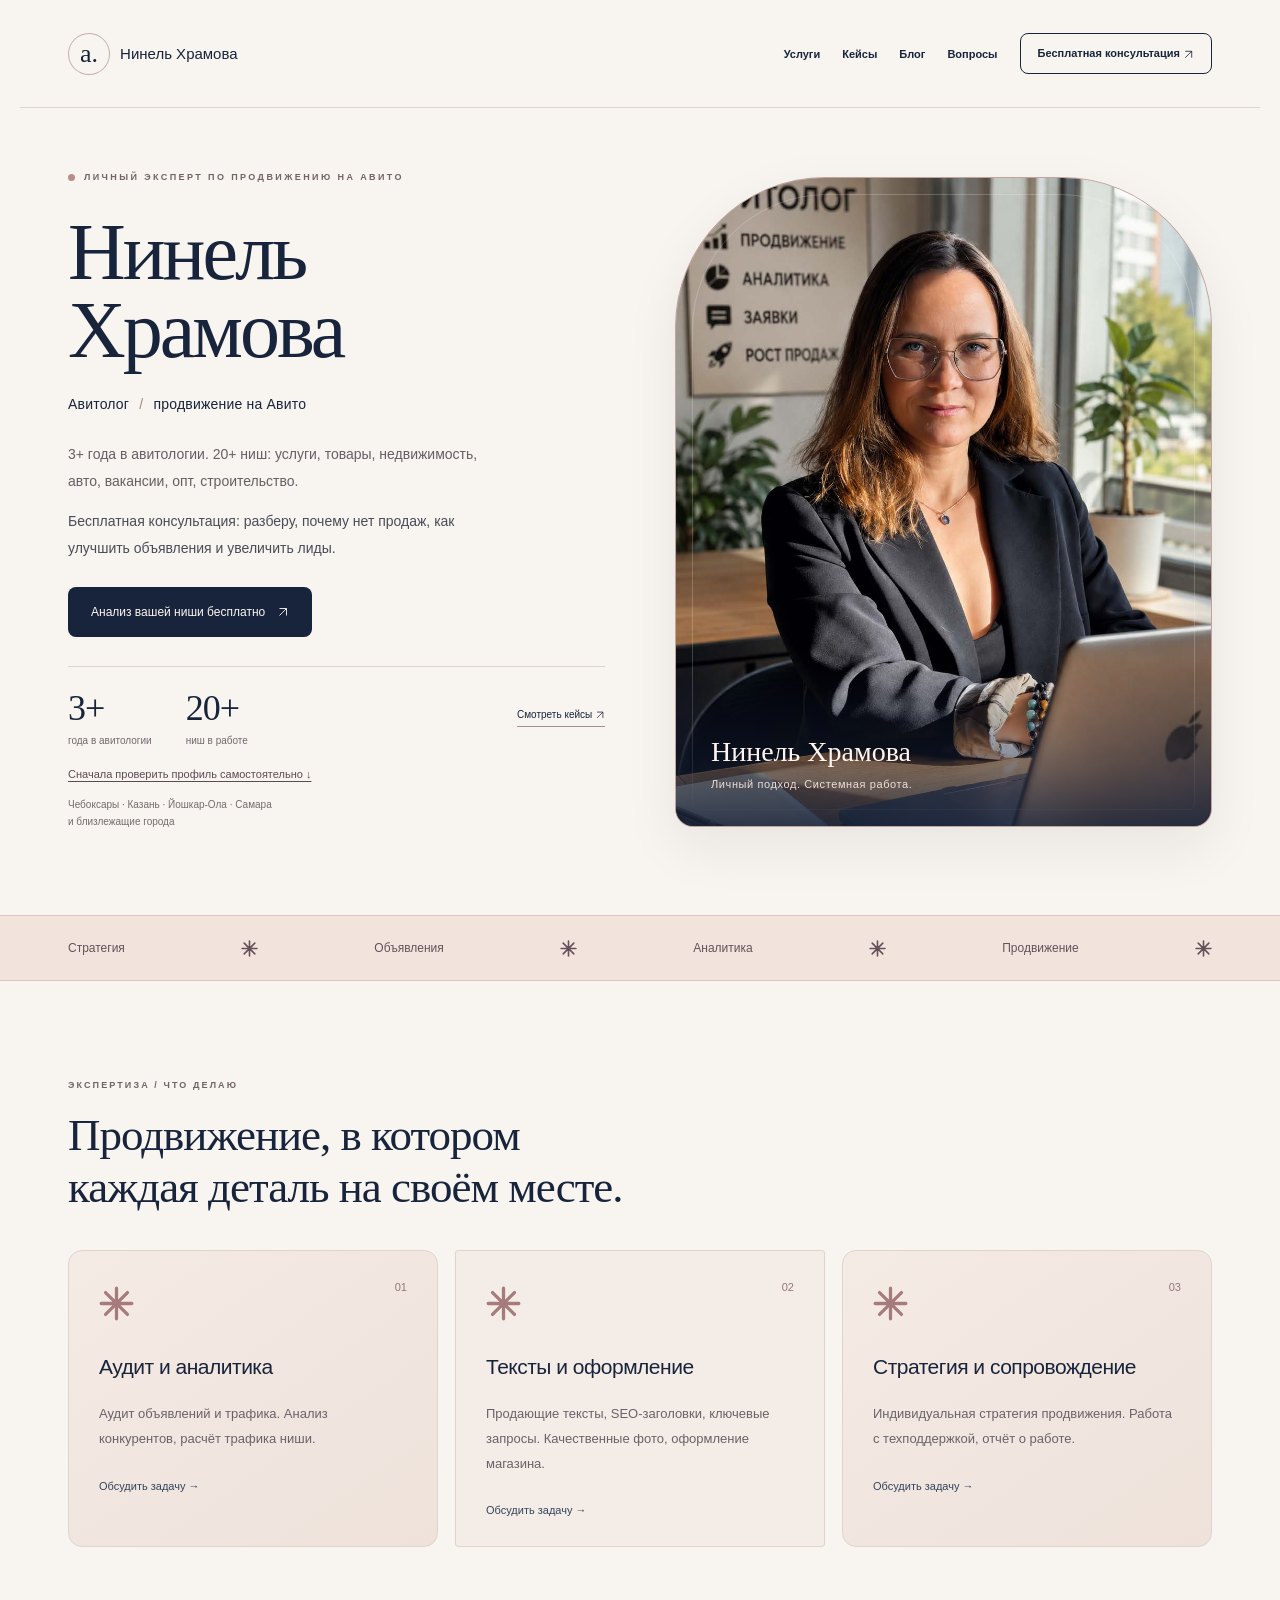
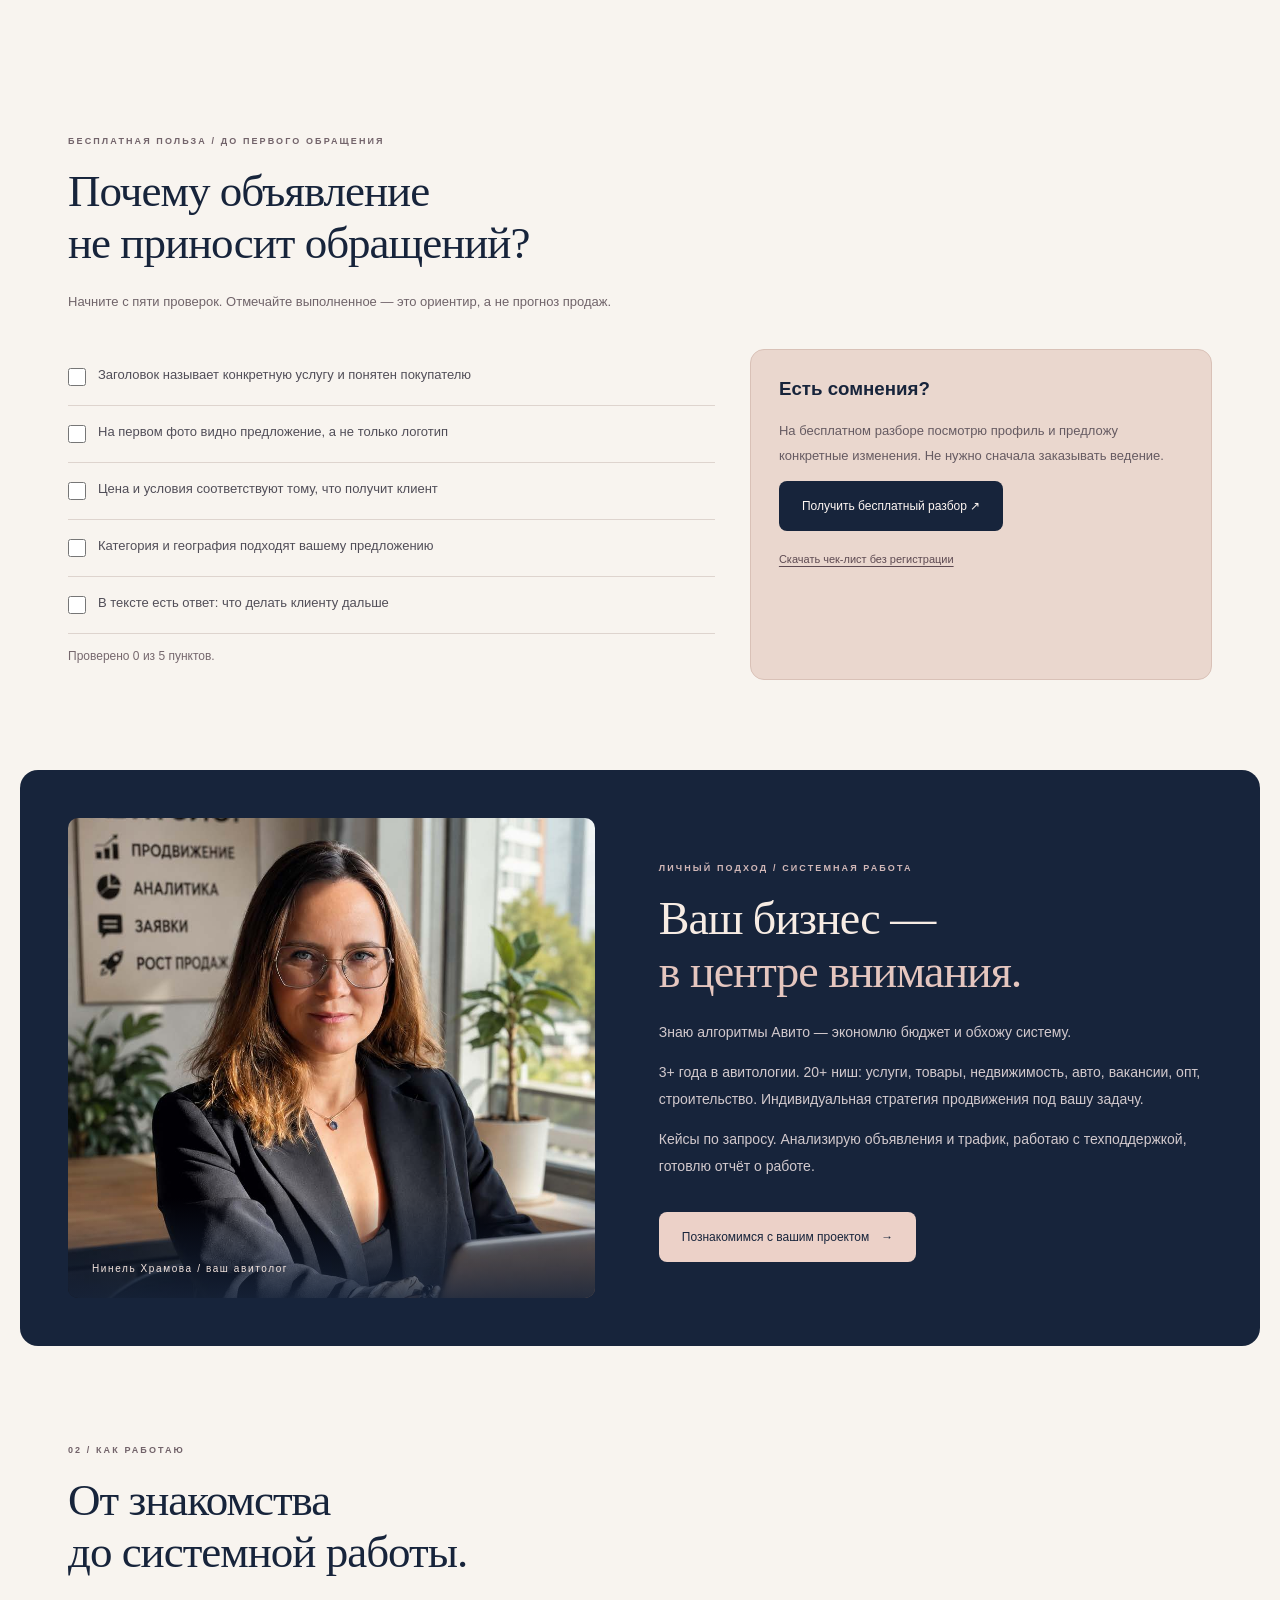
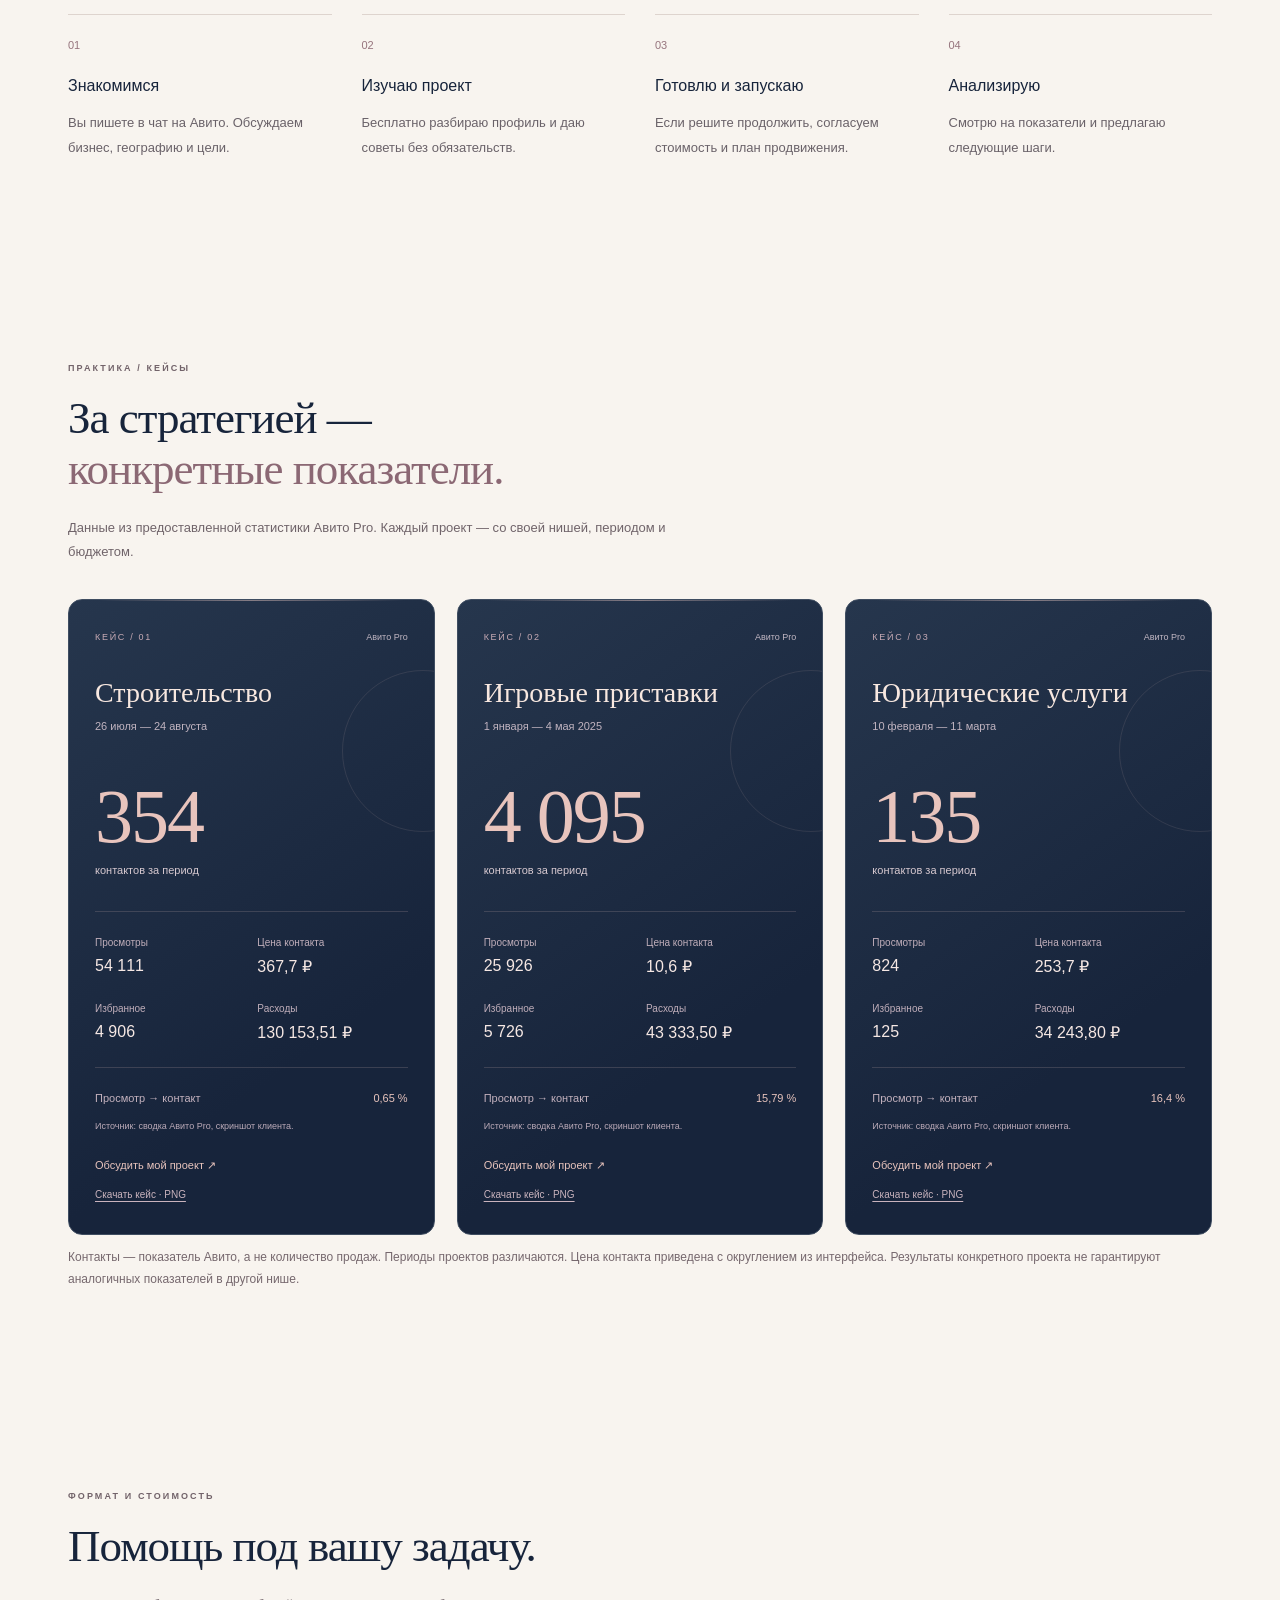
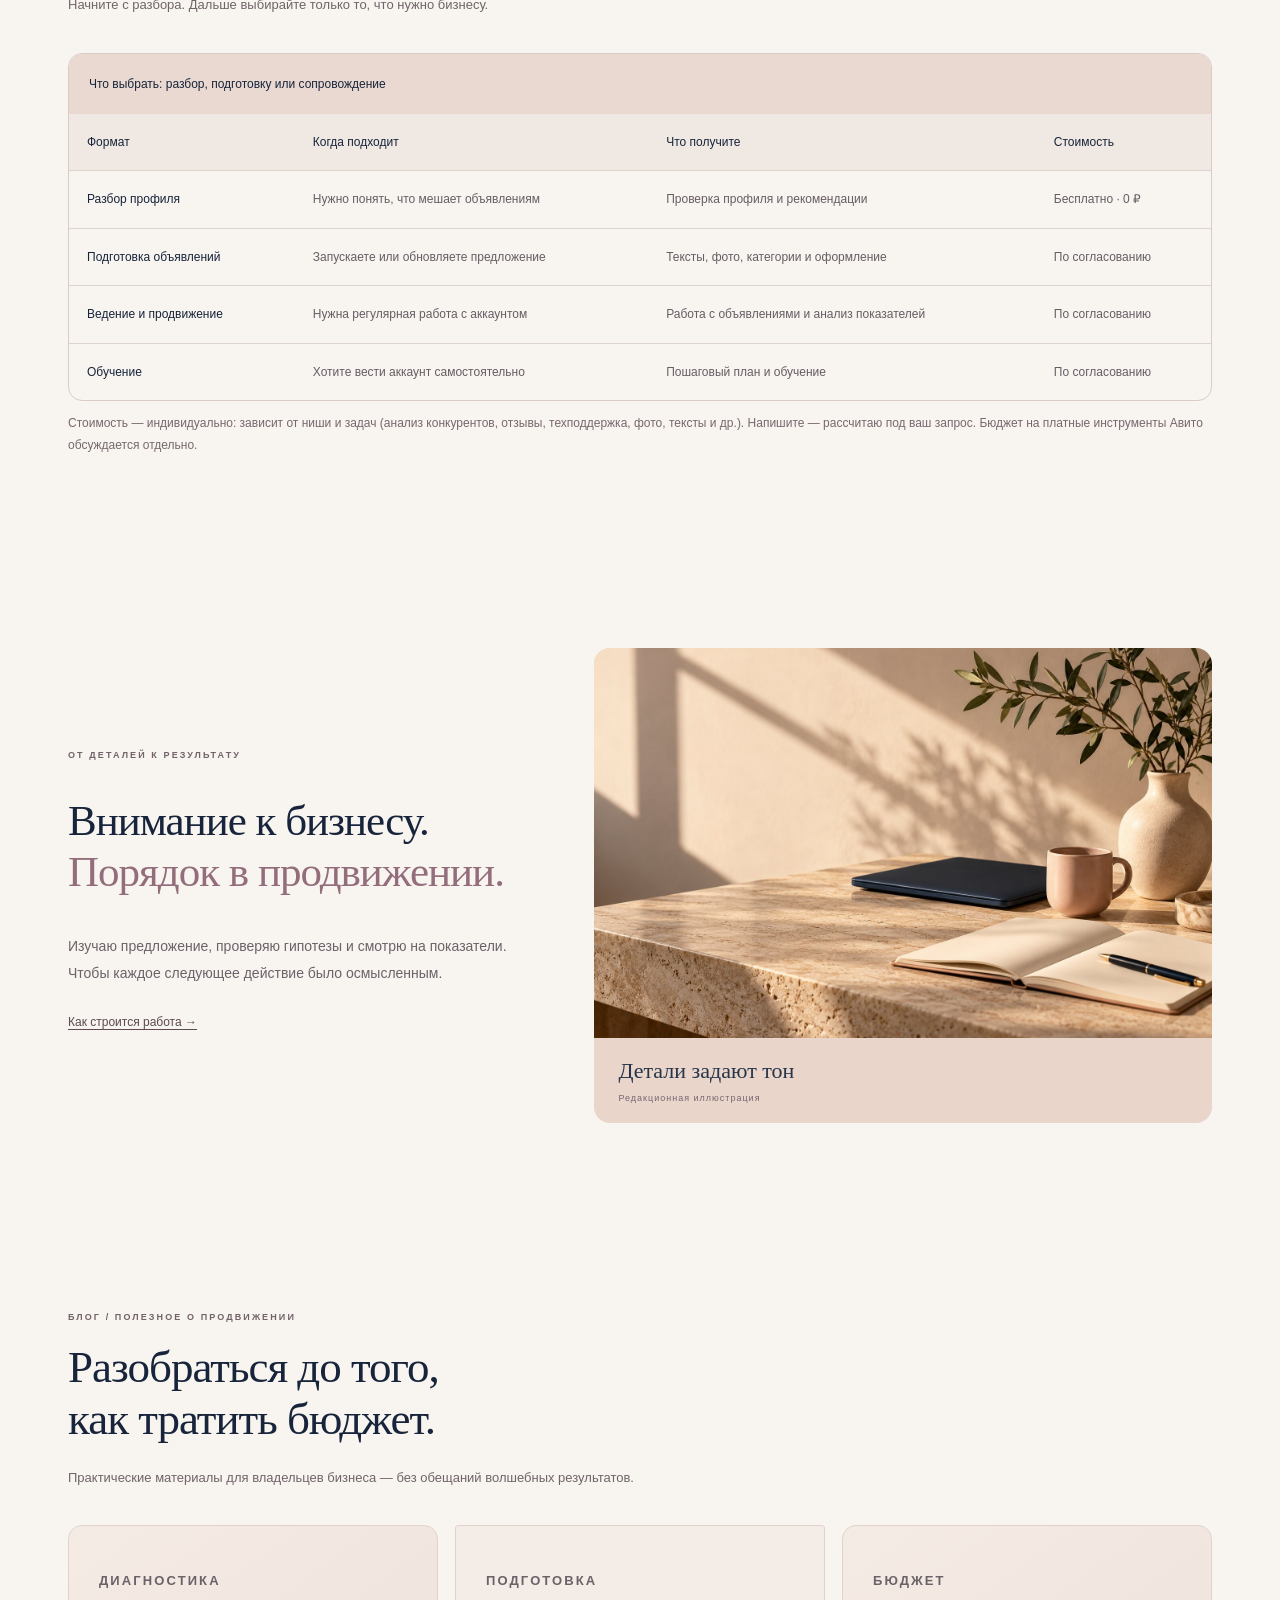
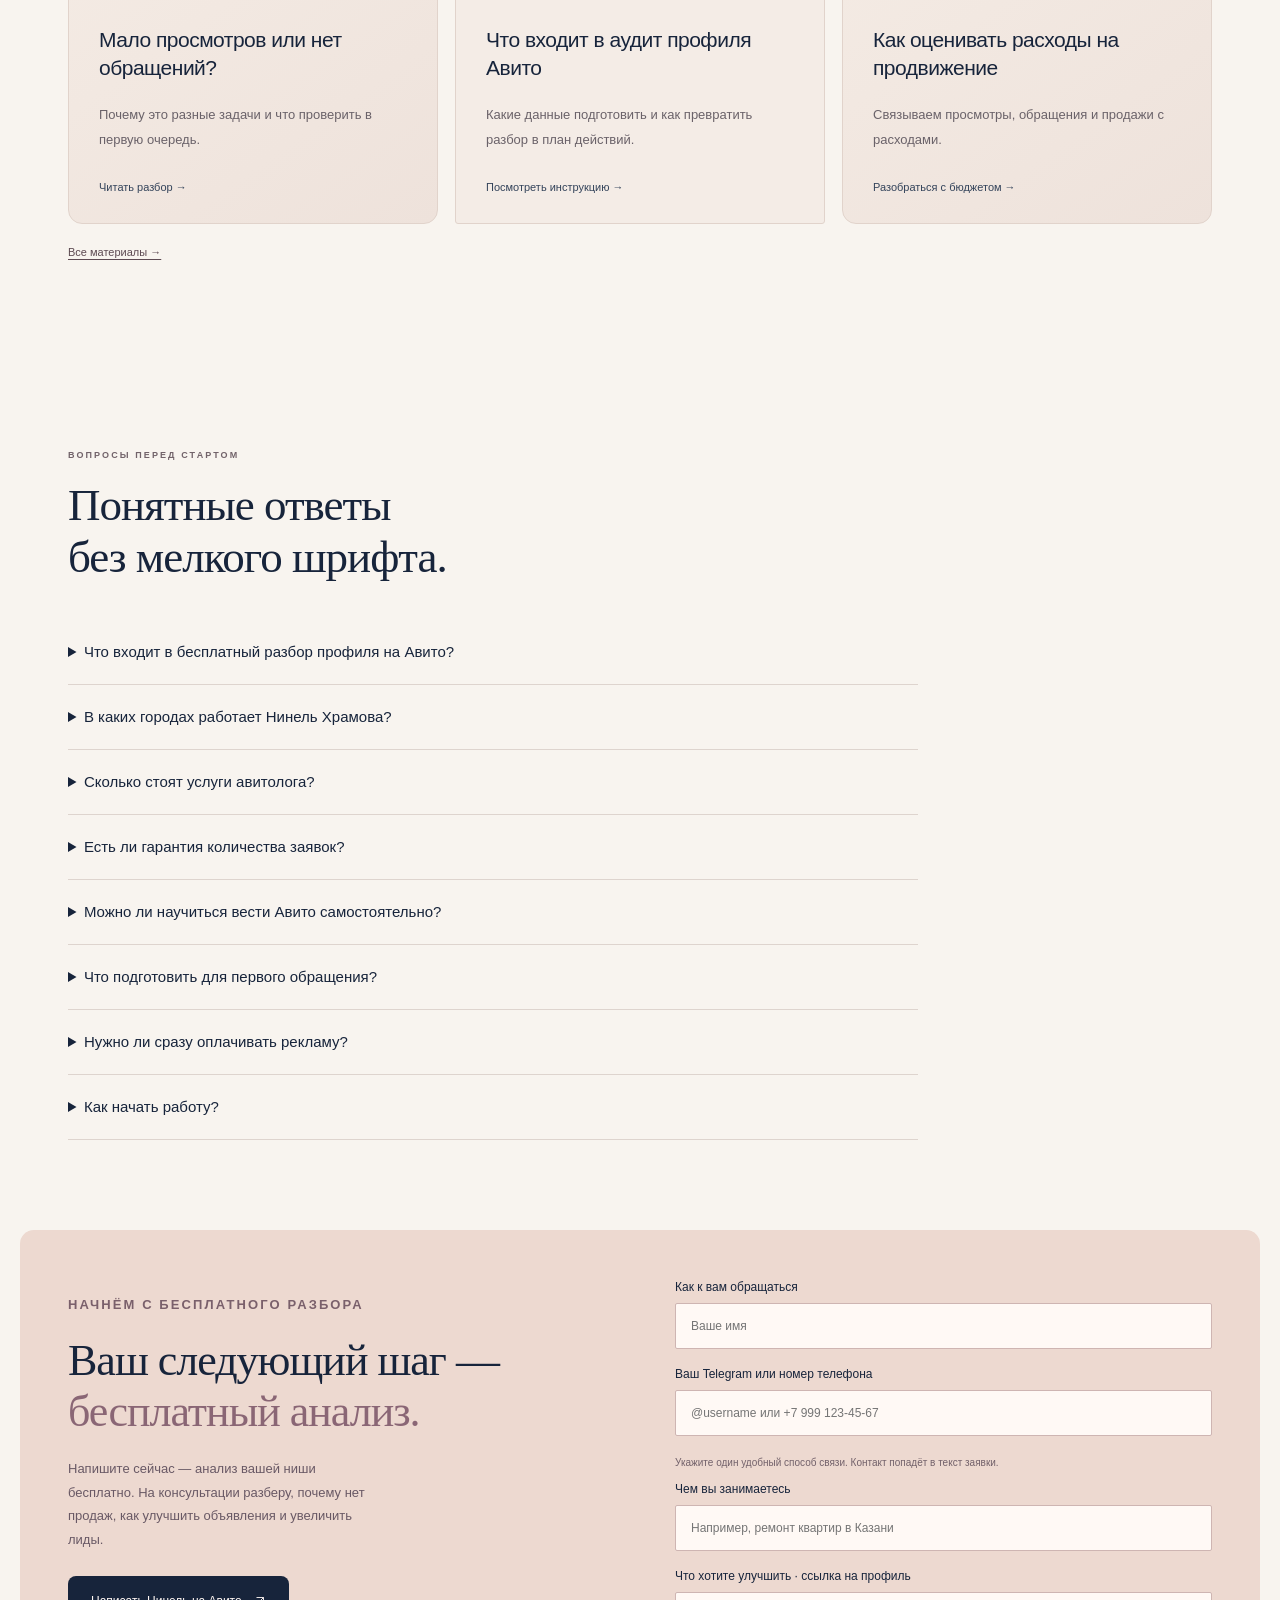
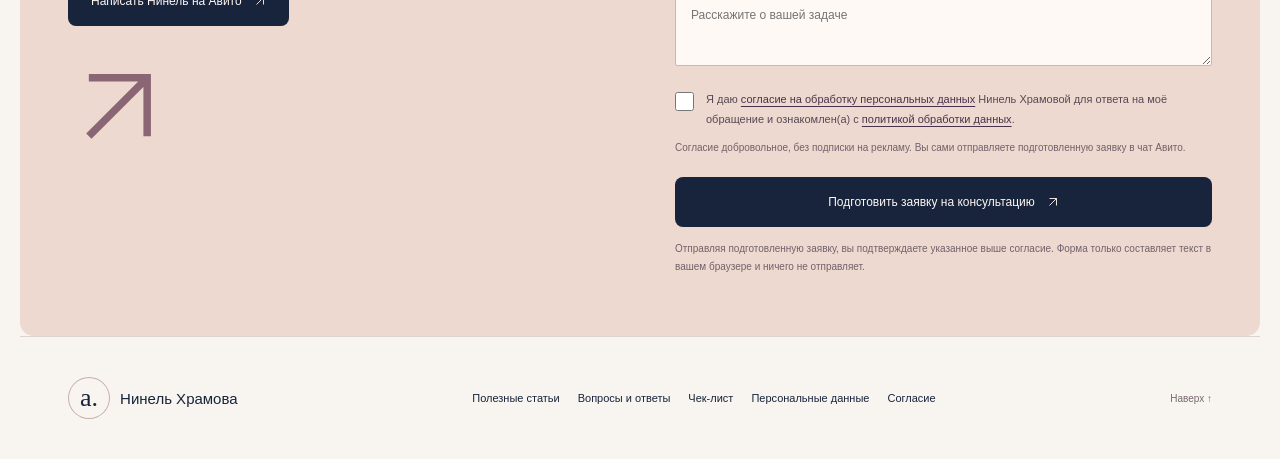
==== commit 6da736bd: "Add explicit data-processing consent and privacy information" ====
--- a/index.html
+++ b/index.html
@@ -176,9 +176,9 @@
     <section class="about wrap about-editorial" id="about"><figure class="about-photo" data-reveal><img src="/assets/ninel-khramova.jpg" width="1023" height="1537" alt="Нинель Храмова — личная работа с вашим проектом" loading="lazy" decoding="async"><figcaption>Нинель Храмова / ваш авитолог</figcaption></figure><div class="about-editorial-copy" data-reveal><p class="eyebrow">Личный подход / системная работа</p><h2>Ваш бизнес —<br><em>в центре внимания.</em></h2><p>Знаю алгоритмы Авито — экономлю бюджет и обхожу систему.</p><p>3+ года в авитологии. 20+ ниш: услуги, товары, недвижимость, авто, вакансии, опт, строительство. Индивидуальная стратегия продвижения под вашу задачу.</p><p>Кейсы по запросу. Анализирую объявления и трафик, работаю с техподдержкой, готовлю отчёт о работе.</p><a class="button button-light" href="#contact">Познакомимся с вашим проектом <span aria-hidden="true">→</span></a></div></section>
     <section class="section wrap" id="process"><div class="section-title"><p class="eyebrow">02 / Как работаю</p><h2>От знакомства<br>до системной работы.</h2></div><div class="steps"><article><span>01</span><h3>Знакомимся</h3><p>Вы пишете в чат на Авито. Обсуждаем бизнес, географию и цели.</p></article><article><span>02</span><h3>Изучаю проект</h3><p>Бесплатно разбираю профиль и даю советы без обязательств.</p></article><article><span>03</span><h3>Готовлю и запускаю</h3><p>Если решите продолжить, согласуем стоимость и план продвижения.</p></article><article><span>04</span><h3>Анализирую</h3><p>Смотрю на показатели и предлагаю следующие шаги.</p></article></div></section>
 <section class="section wrap cases-section" id="cases"><div class="section-title"><p class="eyebrow">Практика / кейсы</p><h2>За стратегией —<br><em>конкретные показатели.</em></h2><p>Данные из предоставленной статистики Авито Pro. Каждый проект — со своей нишей, периодом и бюджетом.</p></div><div class="case-grid"><article class="case-card"><div class="case-topline"><span>КЕЙС / 01</span><span>Авито Pro</span></div><h3>Строительство</h3><p class="case-period">26 июля — 24 августа</p><div class="case-main"><strong>354</strong><span>контактов за период</span></div><div class="case-metrics"><div><span>Просмотры</span><strong>54 111</strong></div><div><span>Цена контакта</span><strong>367,7 ₽</strong></div><div><span>Избранное</span><strong>4 906</strong></div><div><span>Расходы</span><strong>130 153,51 ₽</strong></div></div><div class="case-conversion"><span>Просмотр → контакт</span><strong>0,65 %</strong></div><p class="case-source">Источник: сводка Авито Pro, скриншот клиента.</p><a href="#contact" class="case-link">Обсудить мой проект ↗</a><a class="case-download" href="/assets/cases/case-01.png" download="ninel-khramova-case-01.png">Скачать кейс · PNG</a></article><article class="case-card"><div class="case-topline"><span>КЕЙС / 02</span><span>Авито Pro</span></div><h3>Игровые приставки</h3><p class="case-period">1 января — 4 мая 2025</p><div class="case-main"><strong>4 095</strong><span>контактов за период</span></div><div class="case-metrics"><div><span>Просмотры</span><strong>25 926</strong></div><div><span>Цена контакта</span><strong>10,6 ₽</strong></div><div><span>Избранное</span><strong>5 726</strong></div><div><span>Расходы</span><strong>43 333,50 ₽</strong></div></div><div class="case-conversion"><span>Просмотр → контакт</span><strong>15,79 %</strong></div><p class="case-source">Источник: сводка Авито Pro, скриншот клиента.</p><a href="#contact" class="case-link">Обсудить мой проект ↗</a><a class="case-download" href="/assets/cases/case-02.png" download="ninel-khramova-case-02.png">Скачать кейс · PNG</a></article><article class="case-card"><div class="case-topline"><span>КЕЙС / 03</span><span>Авито Pro</span></div><h3>Юридические услуги</h3><p class="case-period">10 февраля — 11 марта</p><div class="case-main"><strong>135</strong><span>контактов за период</span></div><div class="case-metrics"><div><span>Просмотры</span><strong>824</strong></div><div><span>Цена контакта</span><strong>253,7 ₽</strong></div><div><span>Избранное</span><strong>125</strong></div><div><span>Расходы</span><strong>34 243,80 ₽</strong></div></div><div class="case-conversion"><span>Просмотр → контакт</span><strong>16,4 %</strong></div><p class="case-source">Источник: сводка Авито Pro, скриншот клиента.</p><a href="#contact" class="case-link">Обсудить мой проект ↗</a><a class="case-download" href="/assets/cases/case-03.png" download="ninel-khramova-case-03.png">Скачать кейс · PNG</a></article></div><p class="section-note">Контакты — показатель Авито, а не количество продаж. Периоды проектов различаются. Цена контакта приведена с округлением из интерфейса. Результаты конкретного проекта не гарантируют аналогичных показателей в другой нише.</p></section><section class="section wrap" id="formats"><div class="section-title"><p class="eyebrow">Формат и стоимость</p><h2>Помощь под вашу задачу.</h2><p>Начните с разбора. Дальше выбирайте только то, что нужно бизнесу.</p></div><div class="table-scroll" tabindex="0" role="region" aria-label="Сравнение форматов работы"><table><caption>Что выбрать: разбор, подготовку или сопровождение</caption><thead><tr><th scope="col">Формат</th><th scope="col">Когда подходит</th><th scope="col">Что получите</th><th scope="col">Стоимость</th></tr></thead><tbody><tr><th scope="row">Разбор профиля</th><td>Нужно понять, что мешает объявлениям</td><td>Проверка профиля и рекомендации</td><td>Бесплатно · 0 ₽</td></tr><tr><th scope="row">Подготовка объявлений</th><td>Запускаете или обновляете предложение</td><td>Тексты, фото, категории и оформление</td><td>По согласованию</td></tr><tr><th scope="row">Ведение и продвижение</th><td>Нужна регулярная работа с аккаунтом</td><td>Работа с объявлениями и анализ показателей</td><td>По согласованию</td></tr><tr><th scope="row">Обучение</th><td>Хотите вести аккаунт самостоятельно</td><td>Пошаговый план и обучение</td><td>По согласованию</td></tr></tbody></table></div><p class="section-note">Стоимость — индивидуально: зависит от ниши и задач (анализ конкурентов, отзывы, техподдержка, фото, тексты и др.). Напишите — рассчитаю под ваш запрос. Бюджет на платные инструменты Авито обсуждается отдельно.</p></section><section class="section wrap editorial-story" id="approach"><div class="story-heading" data-reveal><p class="eyebrow">От деталей к результату</p><h2>Внимание к бизнесу.<br><em>Порядок в продвижении.</em></h2><p>Изучаю предложение, проверяю гипотезы и смотрю на показатели. Чтобы каждое следующее действие было осмысленным.</p><a class="text-link" href="#process">Как строится работа →</a></div><figure class="workspace-photo" data-reveal><img src="/assets/editorial-workspace.jpg" width="1536" height="1024" alt="Редакционная иллюстрация: рабочий стол в пудровых и тёмно-синих тонах" loading="lazy" decoding="async"><figcaption>Детали задают тон <span>Редакционная иллюстрация</span></figcaption></figure></section><section class="section wrap" id="knowledge"><div class="section-title"><p class="eyebrow">Блог / полезное о продвижении</p><h2>Разобраться до того,<br>как тратить бюджет.</h2><p>Практические материалы для владельцев бизнеса — без обещаний волшебных результатов.</p></div><div class="cards"><article class="card"><p class="eyebrow">Диагностика</p><h3>Мало просмотров или нет обращений?</h3><p>Почему это разные задачи и что проверить в первую очередь.</p><a href="/blog/pochemu-net-zayavok">Читать разбор →</a></article><article class="card"><p class="eyebrow">Подготовка</p><h3>Что входит в аудит профиля Авито</h3><p>Какие данные подготовить и как превратить разбор в план действий.</p><a href="/blog/audit-profilya-avito">Посмотреть инструкцию →</a></article><article class="card"><p class="eyebrow">Бюджет</p><h3>Как оценивать расходы на продвижение</h3><p>Связываем просмотры, обращения и продажи с расходами.</p><a href="/blog/byudzhet-avito">Разобраться с бюджетом →</a></article></div><a class="text-link secondary-link" href="/blog/">Все материалы →</a></section><section class="section wrap" id="faq"><div class="section-title"><p class="eyebrow">Вопросы перед стартом</p><h2>Понятные ответы<br>без мелкого шрифта.</h2></div><div class="faq-list"><details><summary>Что входит в бесплатный разбор профиля на Авито?</summary><p>Нинель проверяет оформление профиля, тексты объявлений, фото и категории. По итогам вы получаете конкретные рекомендации, что стоит исправить. Разбор бесплатный и не обязывает заказывать сопровождение.</p></details><details><summary>В каких городах работает Нинель Храмова?</summary><p>Нинель работает с бизнесом в Чебоксарах, Казани, Йошкар-Оле, Самаре и близлежащих городах. Географию конкретного проекта можно обсудить в чате на Авито.</p></details><details><summary>Сколько стоят услуги авитолога?</summary><p>Бесплатная консультация и анализ ниши стоят 0 ₽. Дальнейшая стоимость индивидуальна: зависит от ниши и задач — анализа конкурентов, работы с отзывами и техподдержкой, фото, текстов и других работ. Напишите Нинель — она рассчитает стоимость под ваш запрос. Расходы на платное продвижение Авито обсуждаются отдельно.</p></details><details><summary>Есть ли гарантия количества заявок?</summary><p>Фиксированное количество заявок не гарантируется: результат зависит от спроса, конкуренции, предложения и бюджета. В работе анализируются показатели и проверяются гипотезы, а решения принимаются с учётом данных.</p></details><details><summary>Можно ли научиться вести Авито самостоятельно?</summary><p>Да. Нинель обучает самостоятельному ведению аккаунта и помогает составить пошаговый план. Формат и стоимость обучения обсуждаются индивидуально.</p></details><details><summary>Что подготовить для первого обращения?</summary><p>Ссылку на профиль или объявление, описание вашего бизнеса, город и основную задачу. Если есть статистика просмотров и обращений, она поможет точнее разобраться в ситуации. Пароль от аккаунта для первого разбора не нужен.</p></details><details><summary>Нужно ли сразу оплачивать рекламу?</summary><p>Нет. Сначала стоит оценить предложение, профиль и объявления. Необходимость платного продвижения и рекламный бюджет обсуждаются после разбора.</p></details><details><summary>Как начать работу?</summary><p>Напишите Нинель в чате по ссылке на объявление Авито и попросите бесплатный разбор. Обсудите задачу и рекомендации. Если решите продолжить, согласуйте объём работ, стоимость и следующий шаг.</p></details></div></section>
-    <section class="contact wrap" id="contact"><div><p class="eyebrow">Начнём с бесплатного разбора</p><h2>Ваш следующий шаг —<br><em>бесплатный анализ.</em></h2><p>Напишите сейчас — анализ вашей ниши бесплатно. На консультации разберу, почему нет продаж, как улучшить объявления и увеличить лиды.</p><a class="button avito-link" href="https://www.avito.ru/cheboksary/predlozheniya_uslug/avitolog_uslugi_avitologa_avitolog_prodvizhenie_8453155492" target="_blank" rel="noopener noreferrer">Написать Нинель на Авито <svg class="arrow-svg" viewBox="0 0 24 24" aria-hidden="true"><path d="M5 19 19 5M5 5h14v14" fill="none" stroke="currentColor" stroke-width="1.8"/></svg></a><span class="contact-decoration" aria-hidden="true"><svg class="arrow-svg" viewBox="0 0 24 24" aria-hidden="true"><path d="M5 19 19 5M5 5h14v14" fill="none" stroke="currentColor" stroke-width="1.8"/></svg></span></div><form id="brief"><label for="name">Как к вам обращаться</label><input id="name" name="name" autocomplete="name" placeholder="Ваше имя" maxlength="100" required><label for="client-contact">Ваш Telegram или номер телефона</label><input id="client-contact" name="contact" type="text" placeholder="@username или +7 999 123-45-67" maxlength="100" autocapitalize="none" spellcheck="false" aria-describedby="contact-hint" required><p class="micro" id="contact-hint">Укажите один удобный способ связи. Контакт попадёт в текст заявки.</p><label for="business">Чем вы занимаетесь</label><input id="business" name="business" placeholder="Например, ремонт квартир в Казани" maxlength="300" required><label for="task">Что хотите улучшить · ссылка на профиль</label><textarea id="task" name="task" rows="3" placeholder="Расскажите о вашей задаче" maxlength="2000" required></textarea><button class="button" type="submit">Подготовить заявку на консультацию <svg class="arrow-svg" viewBox="0 0 24 24" aria-hidden="true"><path d="M5 19 19 5M5 5h14v14" fill="none" stroke="currentColor" stroke-width="1.8"/></svg></button><p class="micro">Данные остаются в вашем браузере. Форма ничего не отправляет.</p><div id="result" hidden role="status"><label for="message">Готовый текст заявки</label><textarea id="message" rows="6" readonly></textarea><button class="copy" type="button" id="copy">Скопировать текст</button><p class="micro">Скопируйте текст и <a class="text-link" href="https://www.avito.ru/cheboksary/predlozheniya_uslug/avitolog_uslugi_avitologa_avitolog_prodvizhenie_8453155492" target="_blank" rel="noopener noreferrer">отправьте Нинель в чате на Авито</a>.</p></div></form></section>
+    <section class="contact wrap" id="contact"><div><p class="eyebrow">Начнём с бесплатного разбора</p><h2>Ваш следующий шаг —<br><em>бесплатный анализ.</em></h2><p>Напишите сейчас — анализ вашей ниши бесплатно. На консультации разберу, почему нет продаж, как улучшить объявления и увеличить лиды.</p><a class="button avito-link" href="https://www.avito.ru/cheboksary/predlozheniya_uslug/avitolog_uslugi_avitologa_avitolog_prodvizhenie_8453155492" target="_blank" rel="noopener noreferrer">Написать Нинель на Авито <svg class="arrow-svg" viewBox="0 0 24 24" aria-hidden="true"><path d="M5 19 19 5M5 5h14v14" fill="none" stroke="currentColor" stroke-width="1.8"/></svg></a><span class="contact-decoration" aria-hidden="true"><svg class="arrow-svg" viewBox="0 0 24 24" aria-hidden="true"><path d="M5 19 19 5M5 5h14v14" fill="none" stroke="currentColor" stroke-width="1.8"/></svg></span></div><form id="brief"><fieldset id="brief-fields" disabled><legend class="visually-hidden">Заявка на консультацию</legend><label for="name">Как к вам обращаться</label><input id="name" name="name" autocomplete="name" placeholder="Ваше имя" maxlength="100" required><label for="client-contact">Ваш Telegram или номер телефона</label><input id="client-contact" name="contact" type="text" placeholder="@username или +7 999 123-45-67" maxlength="100" autocapitalize="none" spellcheck="false" aria-describedby="contact-hint" required><p class="micro" id="contact-hint">Укажите один удобный способ связи. Контакт попадёт в текст заявки.</p><label for="business">Чем вы занимаетесь</label><input id="business" name="business" placeholder="Например, ремонт квартир в Казани" maxlength="300" required><label for="task">Что хотите улучшить · ссылка на профиль</label><textarea id="task" name="task" rows="3" placeholder="Расскажите о вашей задаче" maxlength="2000" required></textarea><div class="consent-control"><input id="privacy-consent" name="consent" type="checkbox" value="yes" required aria-describedby="consent-hint"><label for="privacy-consent">Я даю <a href="/consent" target="_blank" rel="noopener noreferrer">согласие на обработку персональных данных</a> Нинель Храмовой для ответа на моё обращение и ознакомлен(а) с <a href="/privacy" target="_blank" rel="noopener noreferrer">политикой обработки данных</a>.</label></div><p class="micro" id="consent-hint">Согласие добровольное, без подписки на рекламу. Вы сами отправляете подготовленную заявку в чат Авито.</p><button class="button" type="submit">Подготовить заявку на консультацию <svg class="arrow-svg" viewBox="0 0 24 24" aria-hidden="true"><path d="M5 19 19 5M5 5h14v14" fill="none" stroke="currentColor" stroke-width="1.8"/></svg></button><p class="micro">Отправляя подготовленную заявку, вы подтверждаете указанное выше согласие. Форма только составляет текст в вашем браузере и ничего не отправляет.</p><div id="result" hidden role="status"><label for="message">Готовый текст заявки</label><textarea id="message" rows="6" readonly></textarea><button class="copy" type="button" id="copy">Скопировать текст</button><p class="micro">Скопируйте текст и <a class="text-link" href="https://www.avito.ru/cheboksary/predlozheniya_uslug/avitolog_uslugi_avitologa_avitolog_prodvizhenie_8453155492" target="_blank" rel="noopener noreferrer">отправьте Нинель в чате на Авито</a>.</p></div></fieldset><noscript><p class="micro">Для подготовки текста включите JavaScript или напишите Нинель напрямую по ссылке на Авито. Данные из этой формы без JavaScript не отправляются.</p></noscript></form></section>
   </main>
-  <footer class="wrap"><a class="brand" href="#home"><span class="mark">а.</span> Нинель Храмова</a><div class="footer-extra"><a href="/blog/">Полезные статьи</a><a href="#faq">Вопросы и ответы</a><a href="/checklist.txt" download>Чек-лист</a></div><a href="#home">Наверх ↑</a></footer>
+  <footer class="wrap"><a class="brand" href="#home"><span class="mark">а.</span> Нинель Храмова</a><div class="footer-extra"><a href="/blog/">Полезные статьи</a><a href="#faq">Вопросы и ответы</a><a href="/checklist.txt" download>Чек-лист</a><a href="/privacy">Персональные данные</a><a href="/consent">Согласие</a></div><a href="#home">Наверх ↑</a></footer>
   <script src="script.js" defer></script>
 </body>
 </html>
--- a/styles.css
+++ b/styles.css
@@ -31,3 +31,4 @@
 @media(max-width:800px){html{scroll-padding-top:105px}.header{height:85px}.hero-portrait{border-radius:110px 110px 14px 14px}.hero-portrait:before{border-radius:100px 100px 4px 4px}.about-editorial{grid-template-columns:1fr;padding:28px;gap:25px;margin:0 16px}.about-photo{min-height:420px}.about-editorial-copy h2{font-size:36px}.editorial-story{grid-template-columns:1fr;gap:30px}.story-heading h2{font-size:35px}.workspace-photo img{height:300px}.workspace-photo figcaption{font-size:21px}.contact{border-radius:14px}.about-editorial-copy .button{max-width:100%;white-space:normal;text-align:center}}
 @media(prefers-reduced-motion:reduce){html{scroll-behavior:auto}*,*:before,*:after{animation:none!important;transition:none!important}.will-reveal{opacity:1!important;transform:none!important}.reading-progress{display:none}}
 .will-reveal:focus-within{opacity:1;transform:none}
+#brief-fields{border:0;padding:0;margin:0;min-width:0}.visually-hidden{position:absolute;width:1px;height:1px;padding:0;margin:-1px;overflow:hidden;clip:rect(0,0,0,0);white-space:nowrap;border:0}.consent-control{display:flex;align-items:flex-start;gap:12px;margin:24px 0 10px}.consent-control input[type=checkbox]{flex:0 0 19px;width:19px;height:19px;margin:2px 0 0;padding:0;accent-color:var(--navy);cursor:pointer}.consent-control label{font-size:11px;font-weight:400;line-height:1.8;color:#574955;margin:0}.consent-control a{color:#49334b;text-decoration:underline;text-underline-offset:3px}.contact #consent-hint{margin:0 0 20px}.legal-contact{padding:22px;background:#efdfd7;border-radius:12px}.legal-page .legal-date{font-size:12px;color:#756774}.legal-page h1{font-size:42px}.legal-page a{overflow-wrap:anywhere}@media(max-width:800px){.legal-page h1{font-size:32px}}
